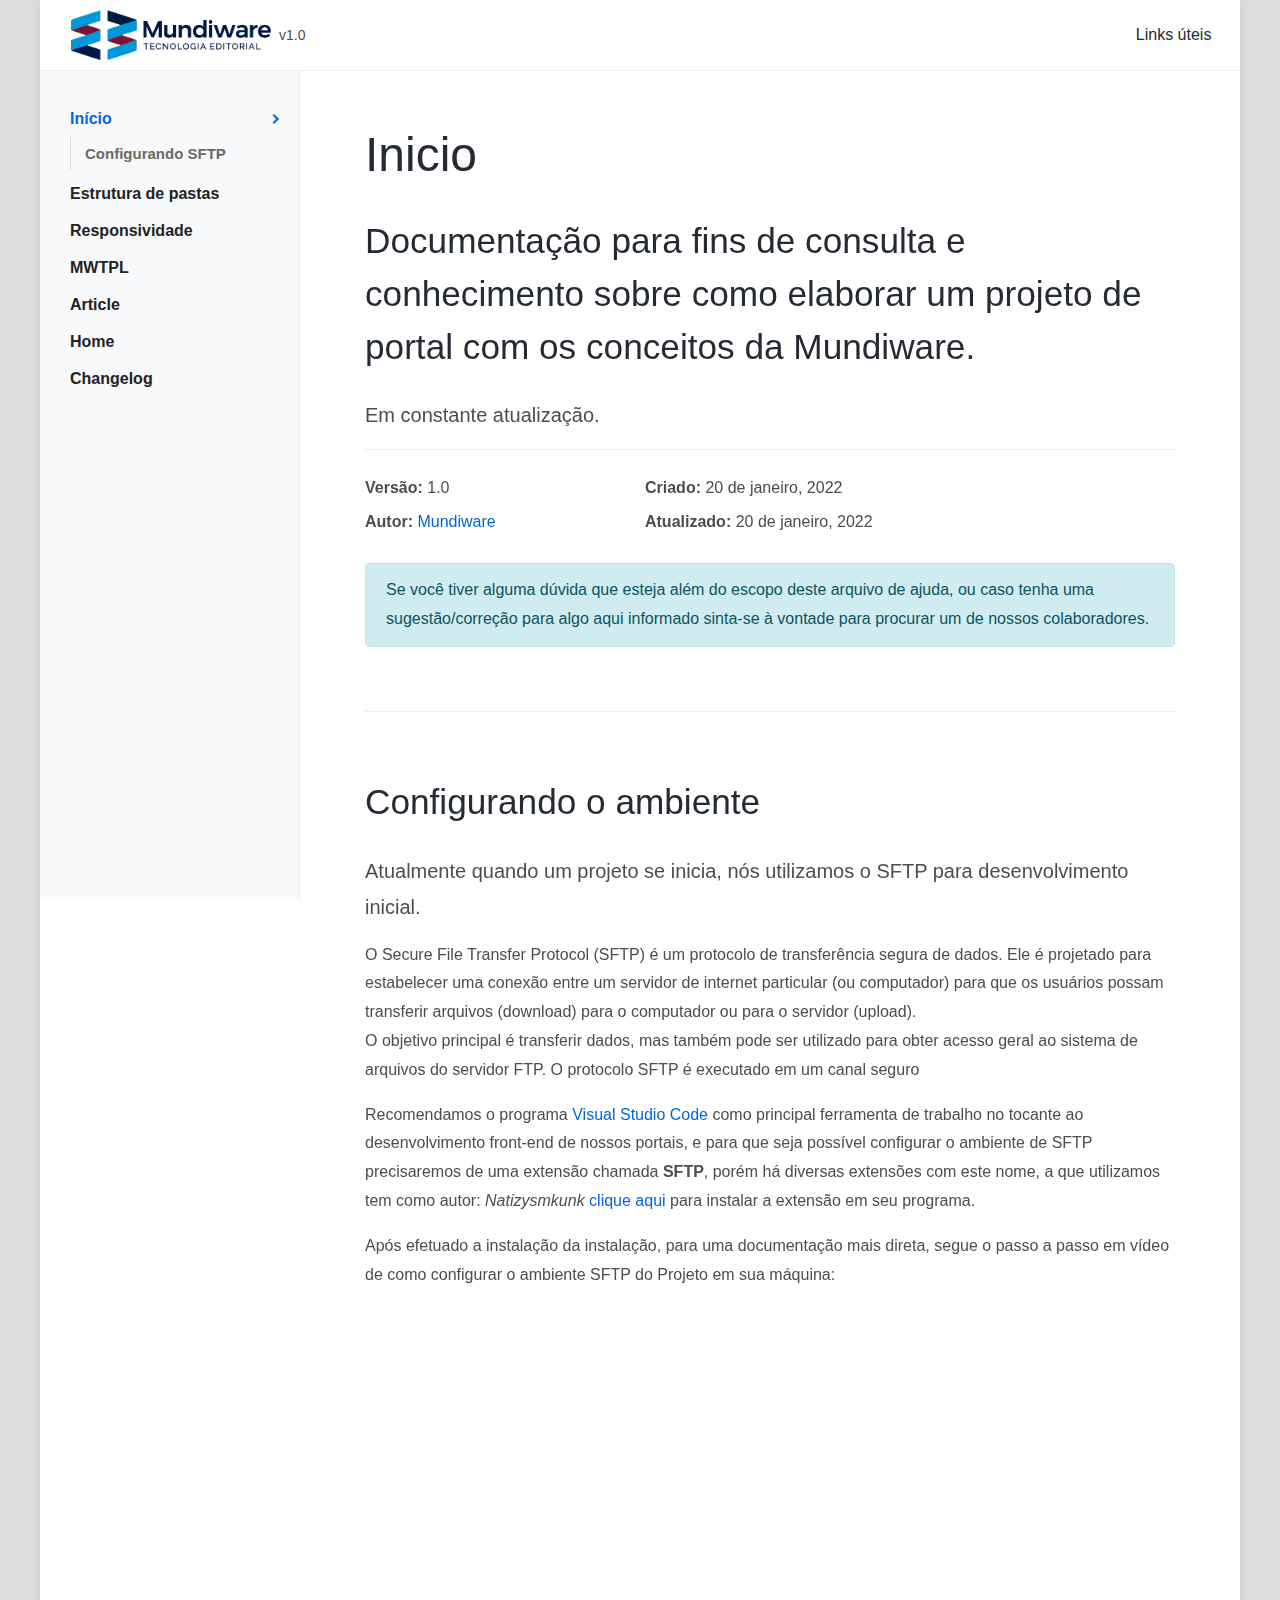
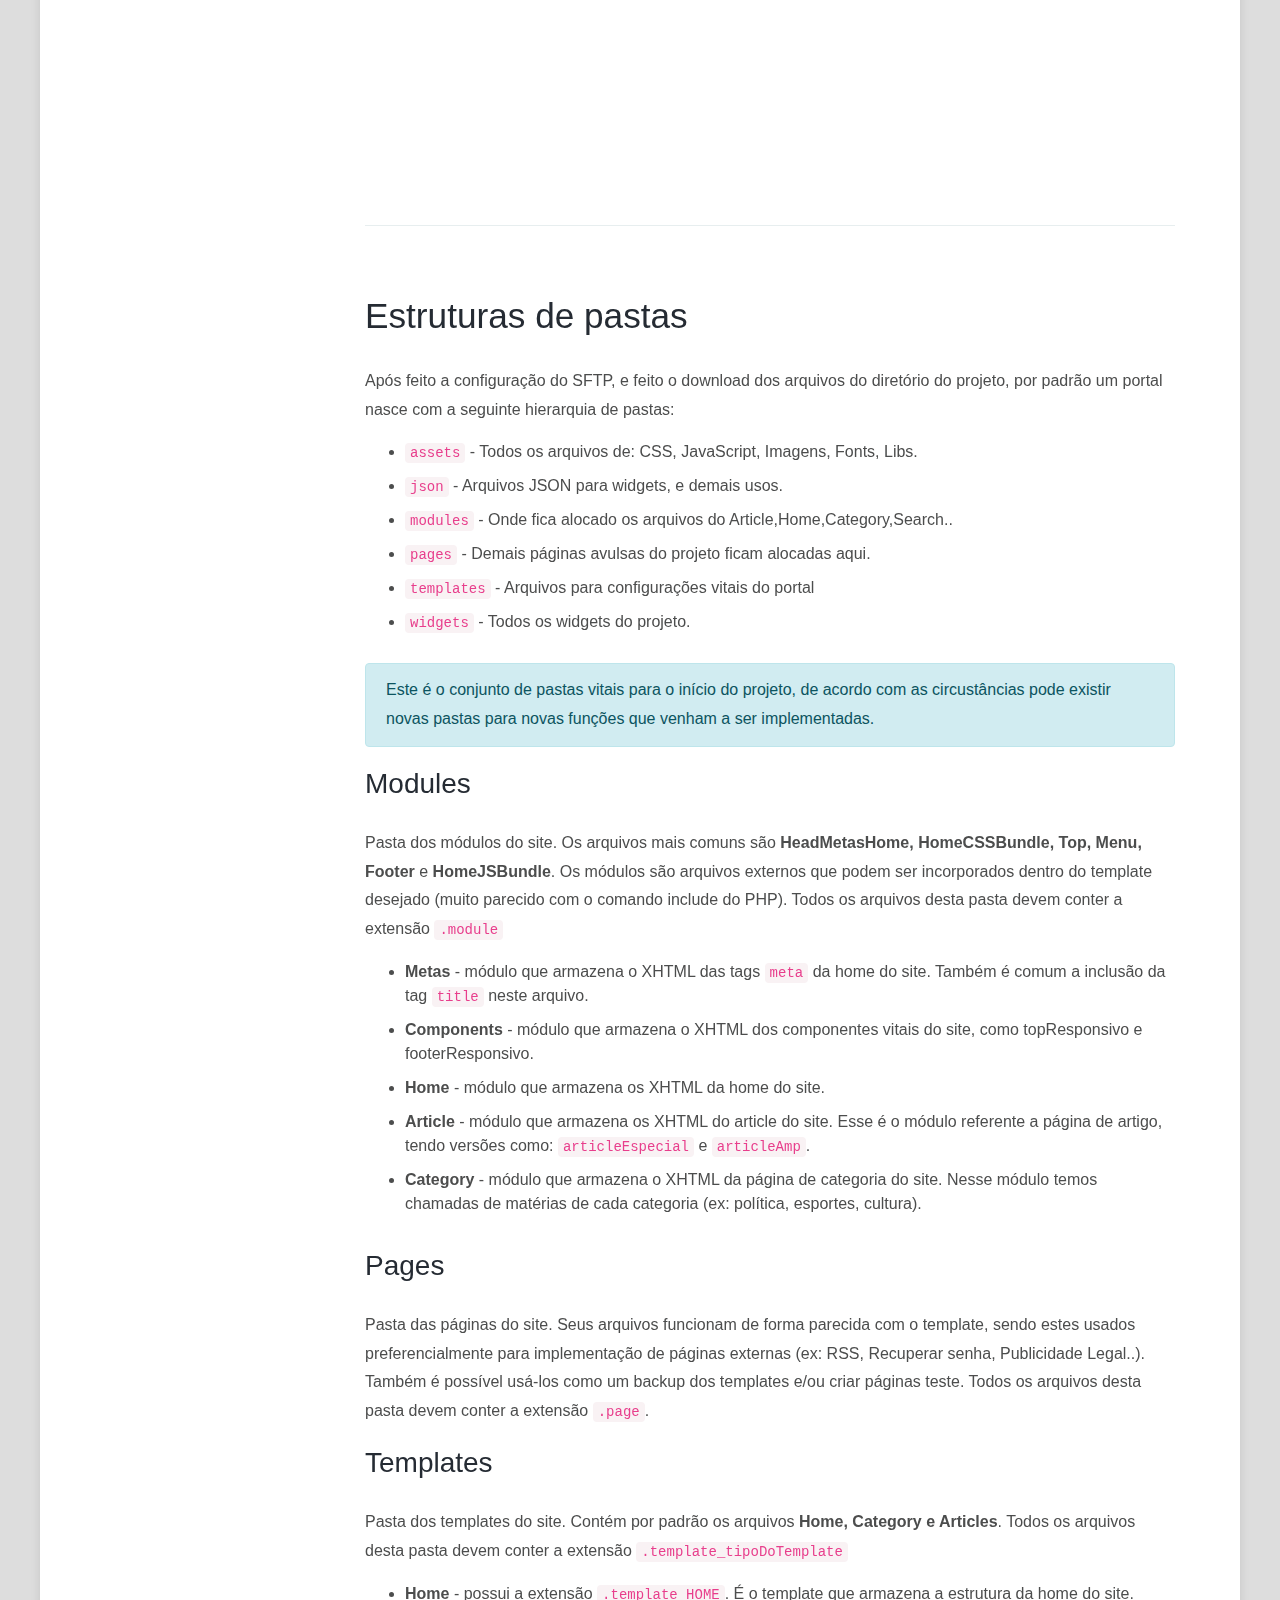
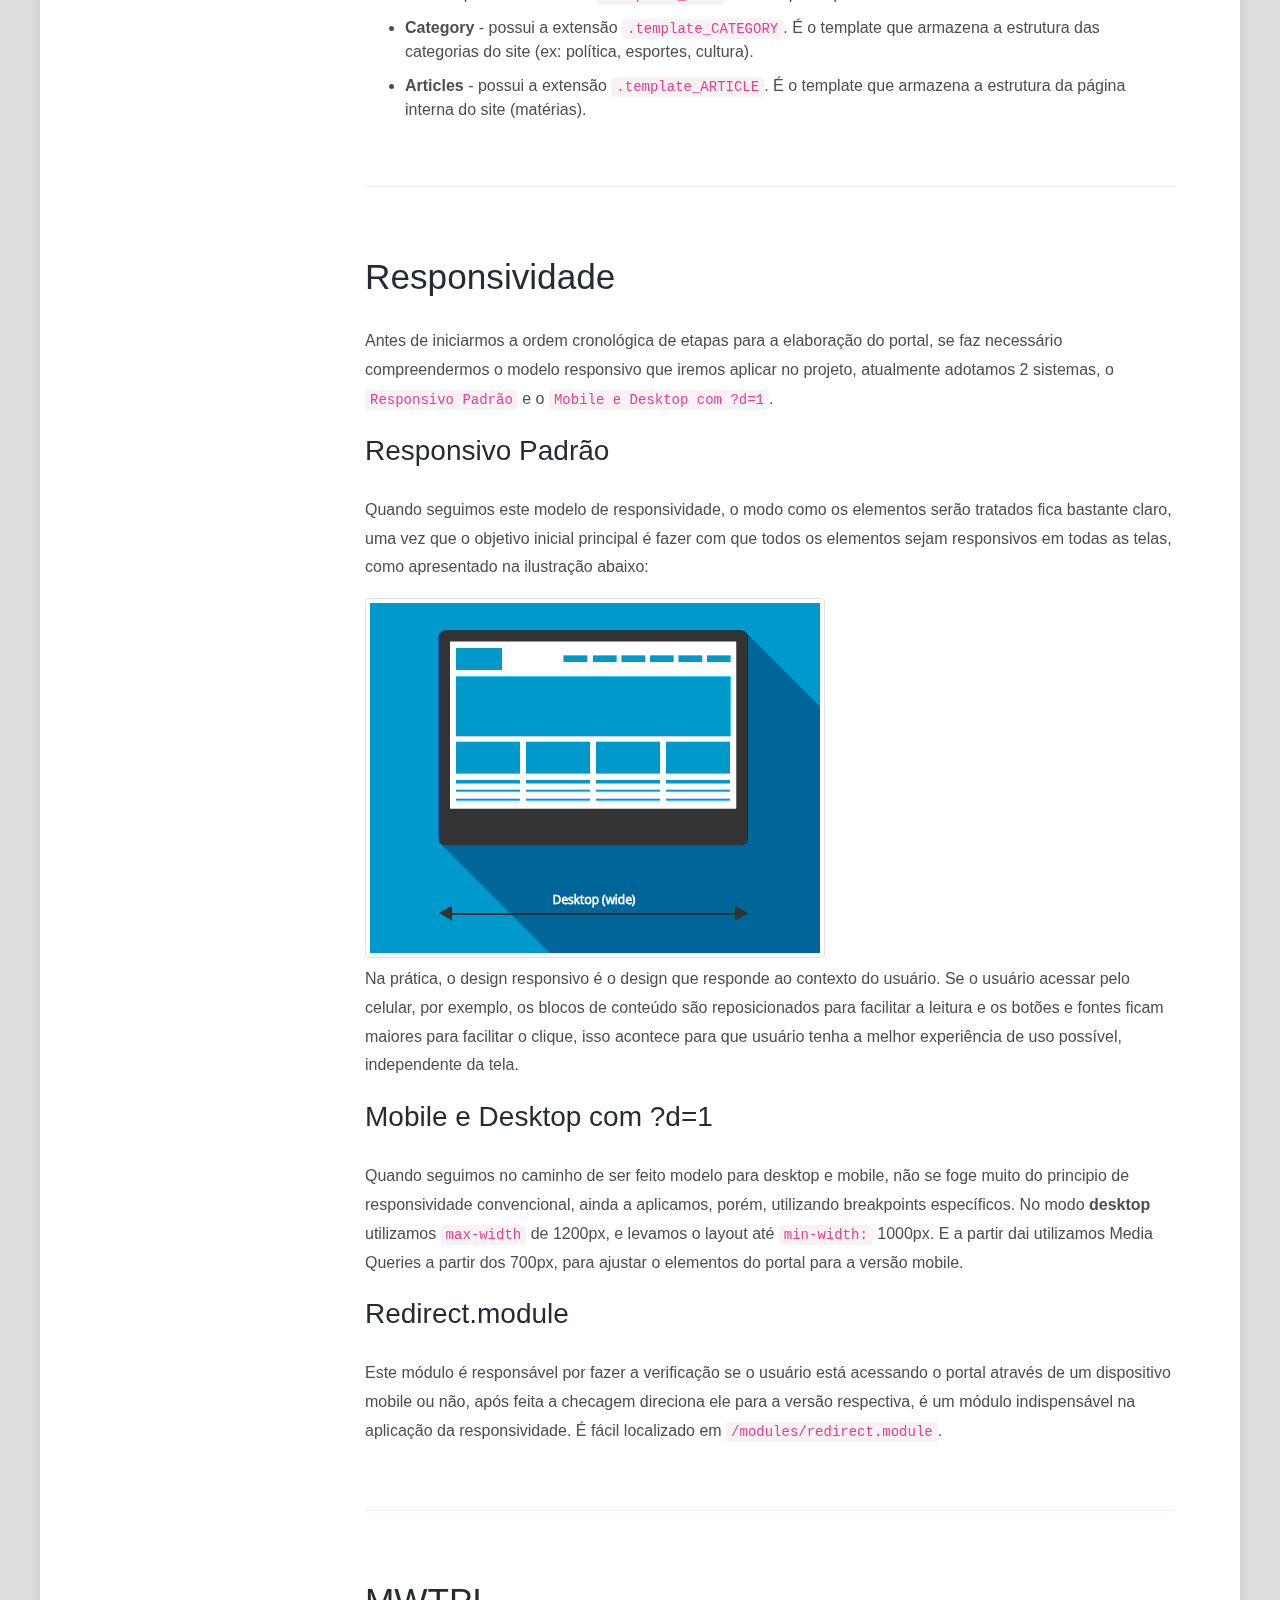
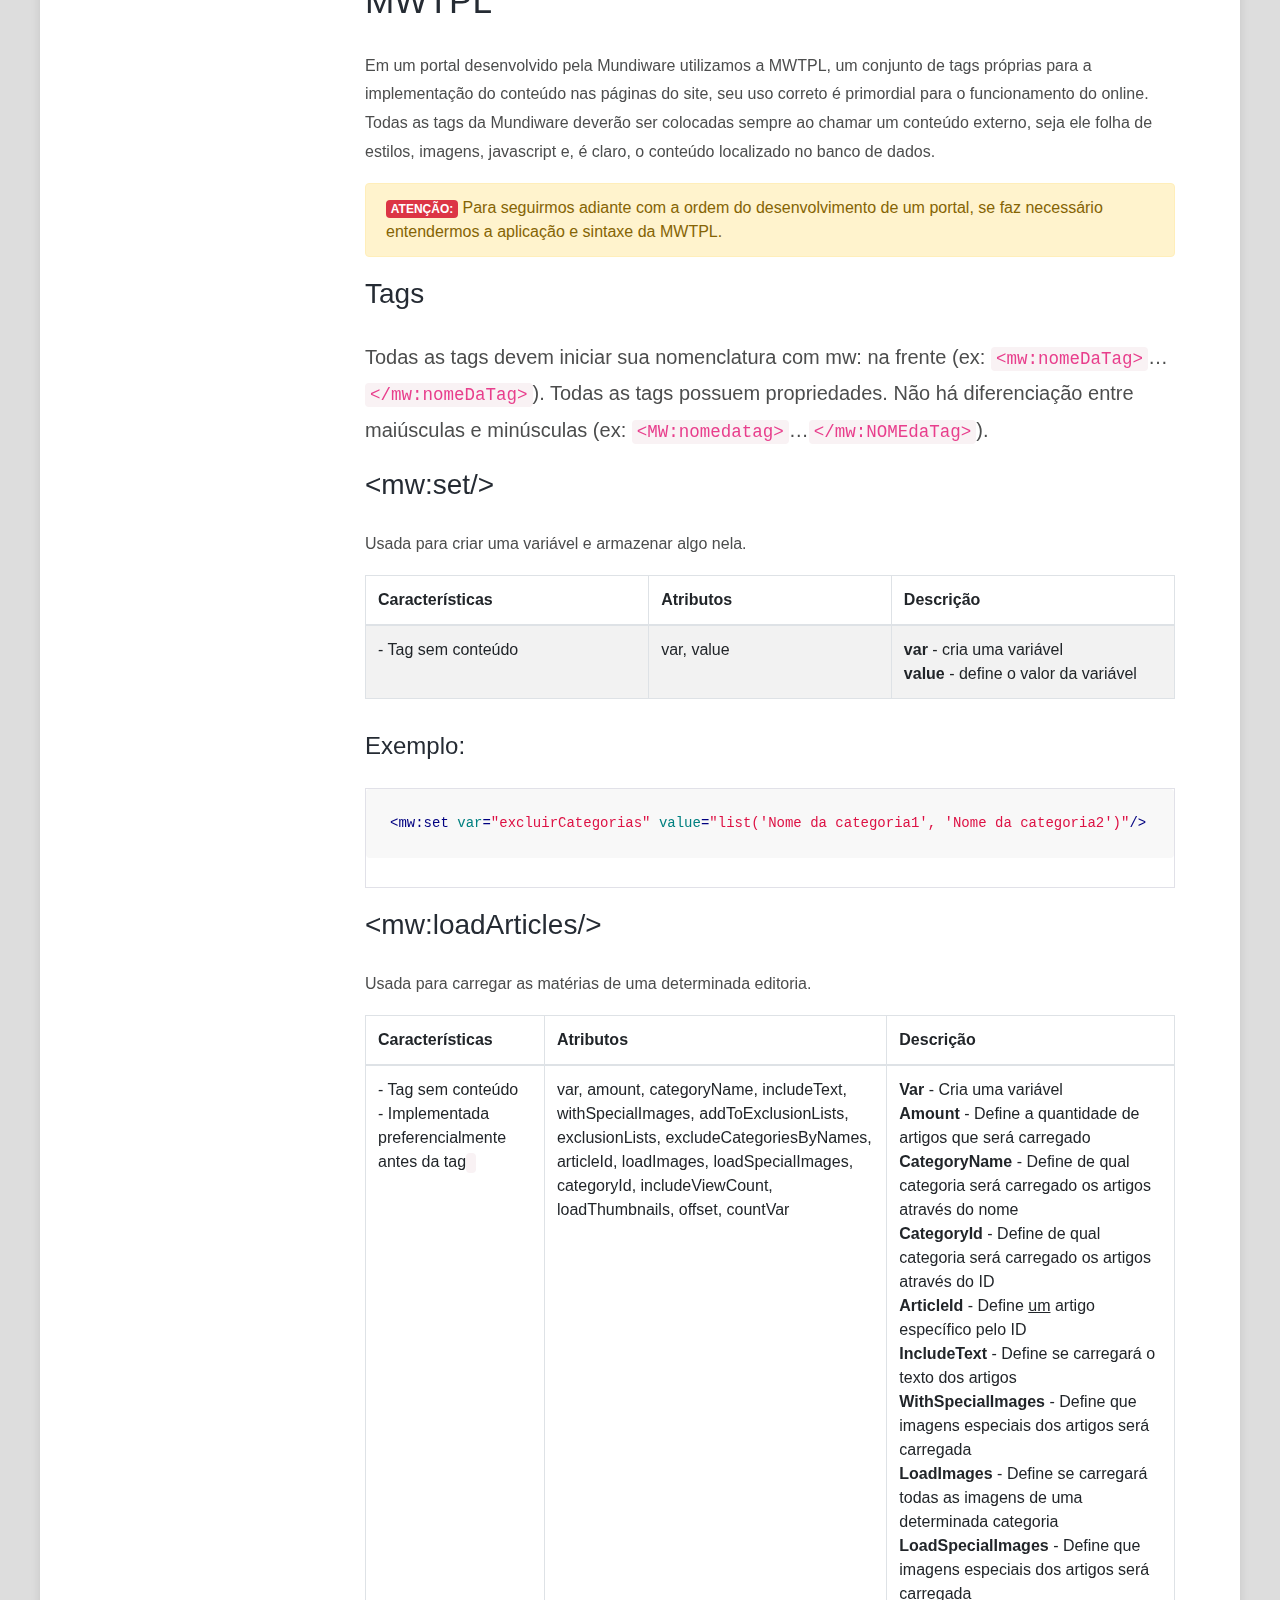
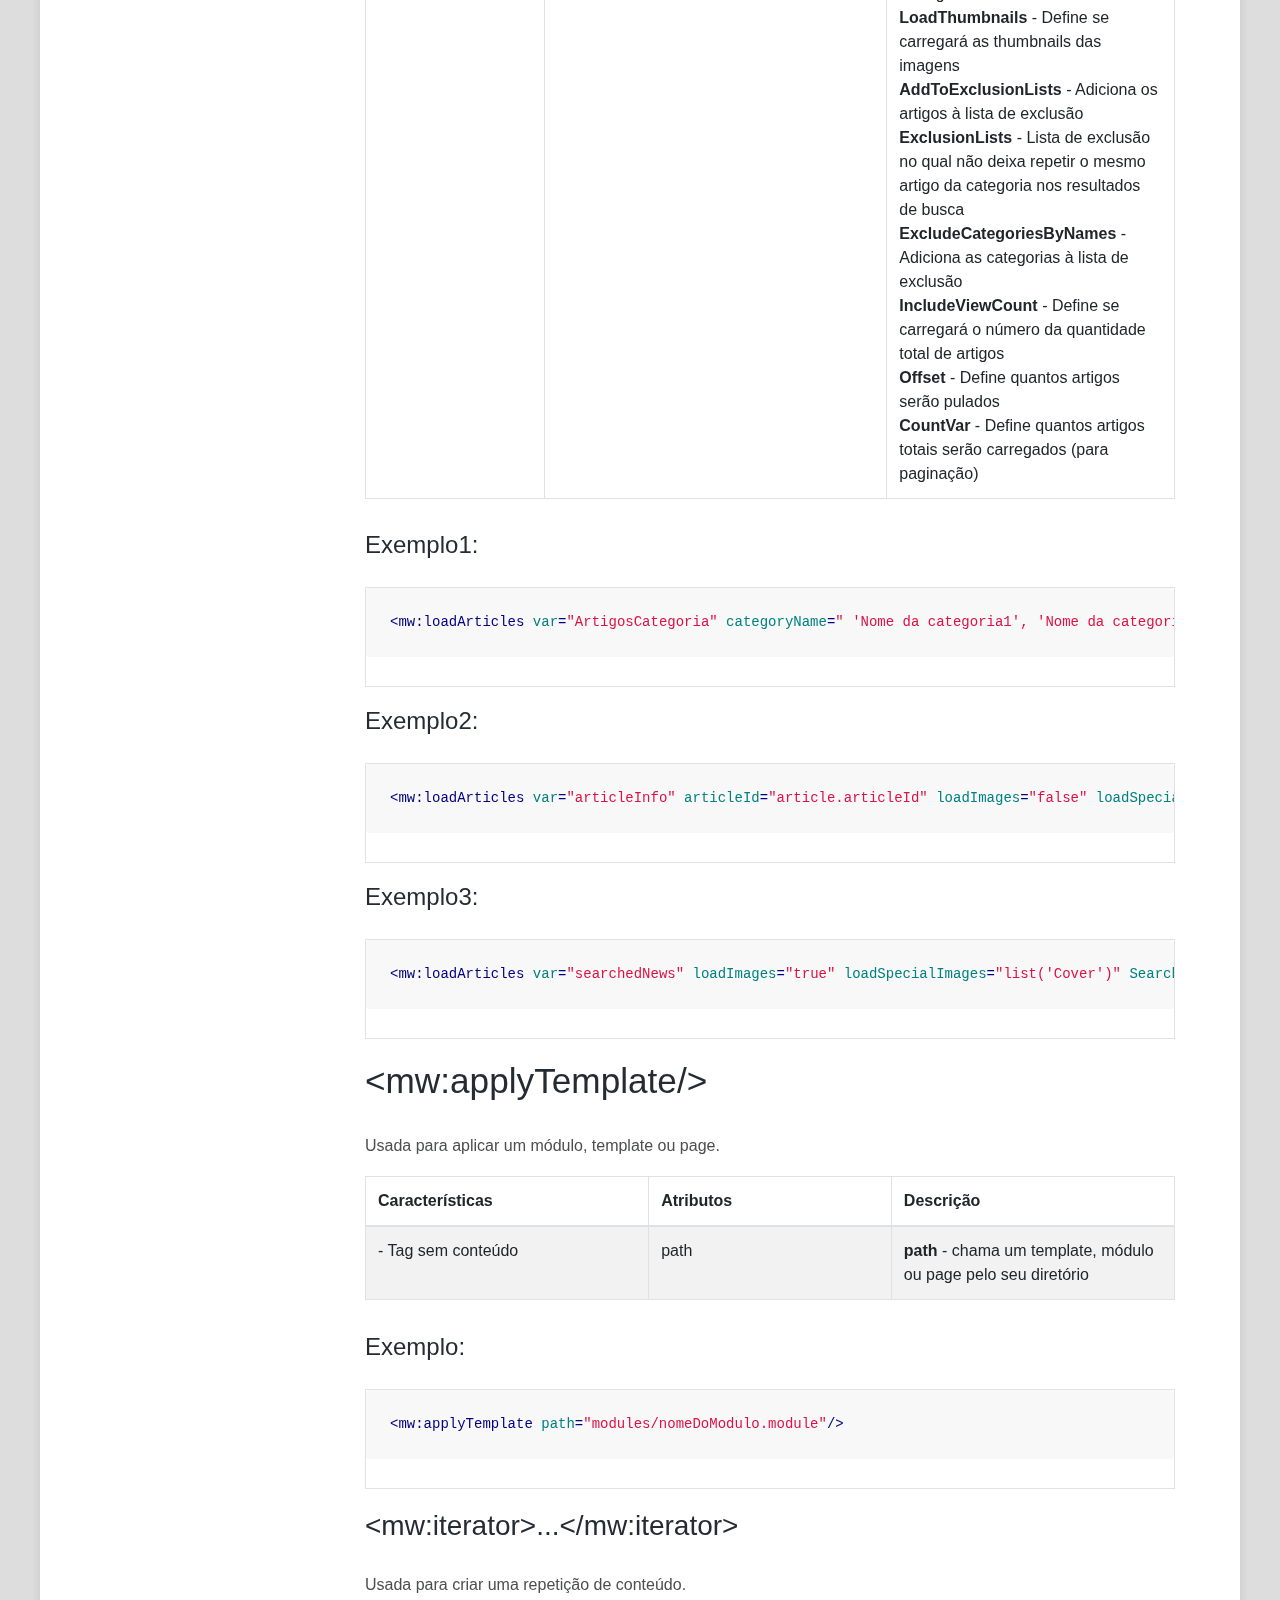
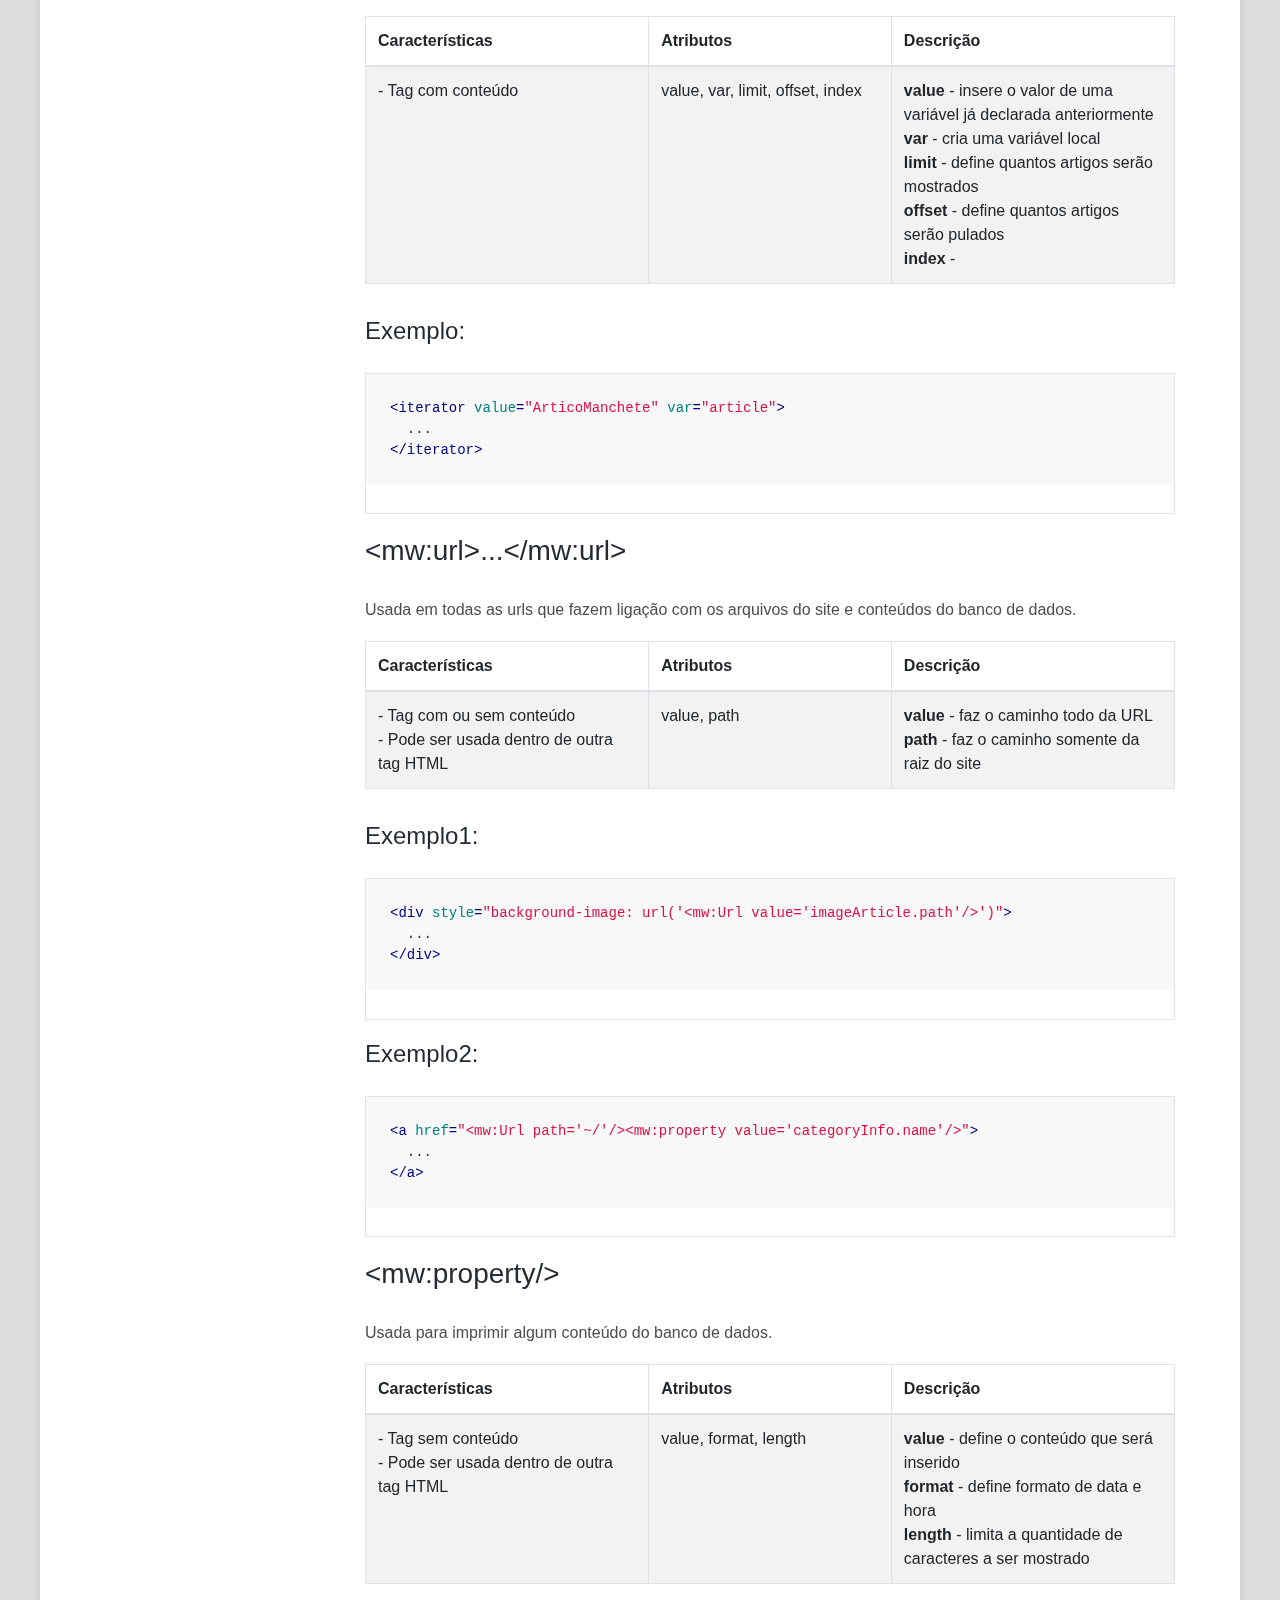
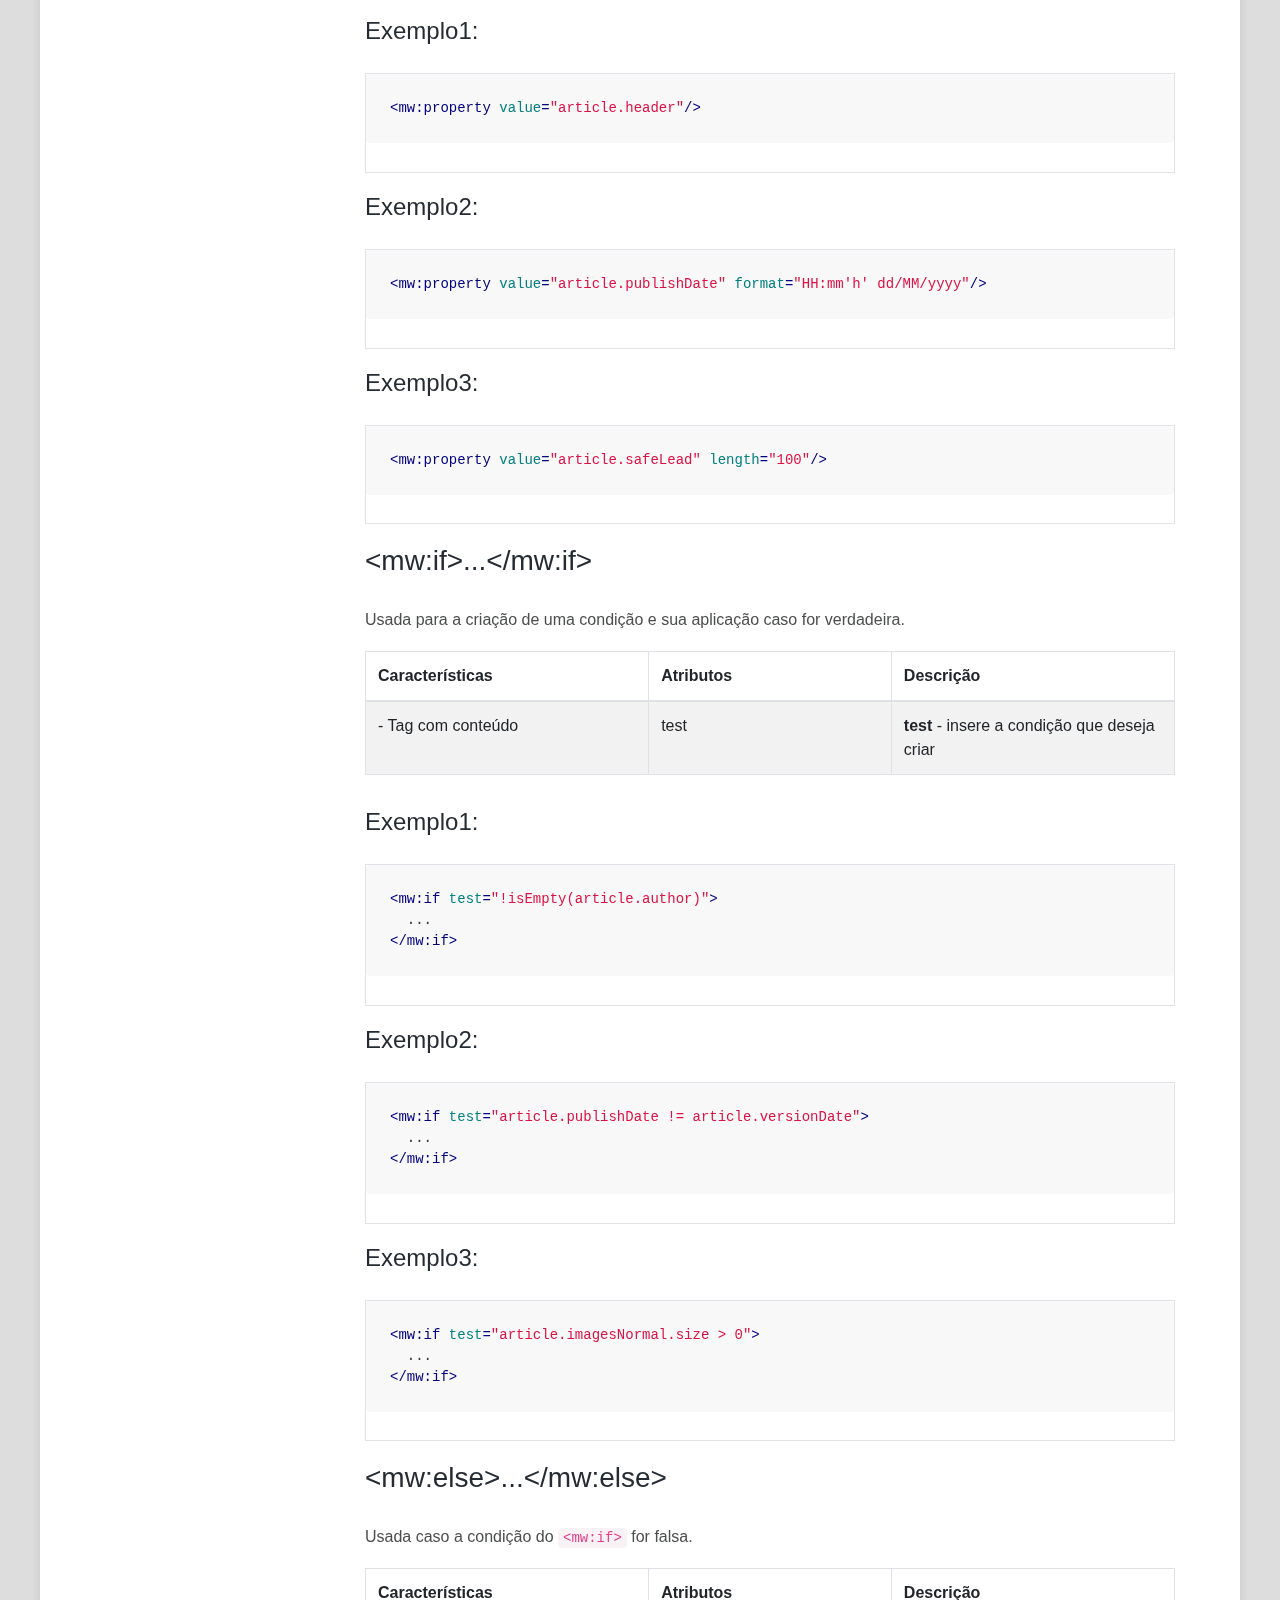
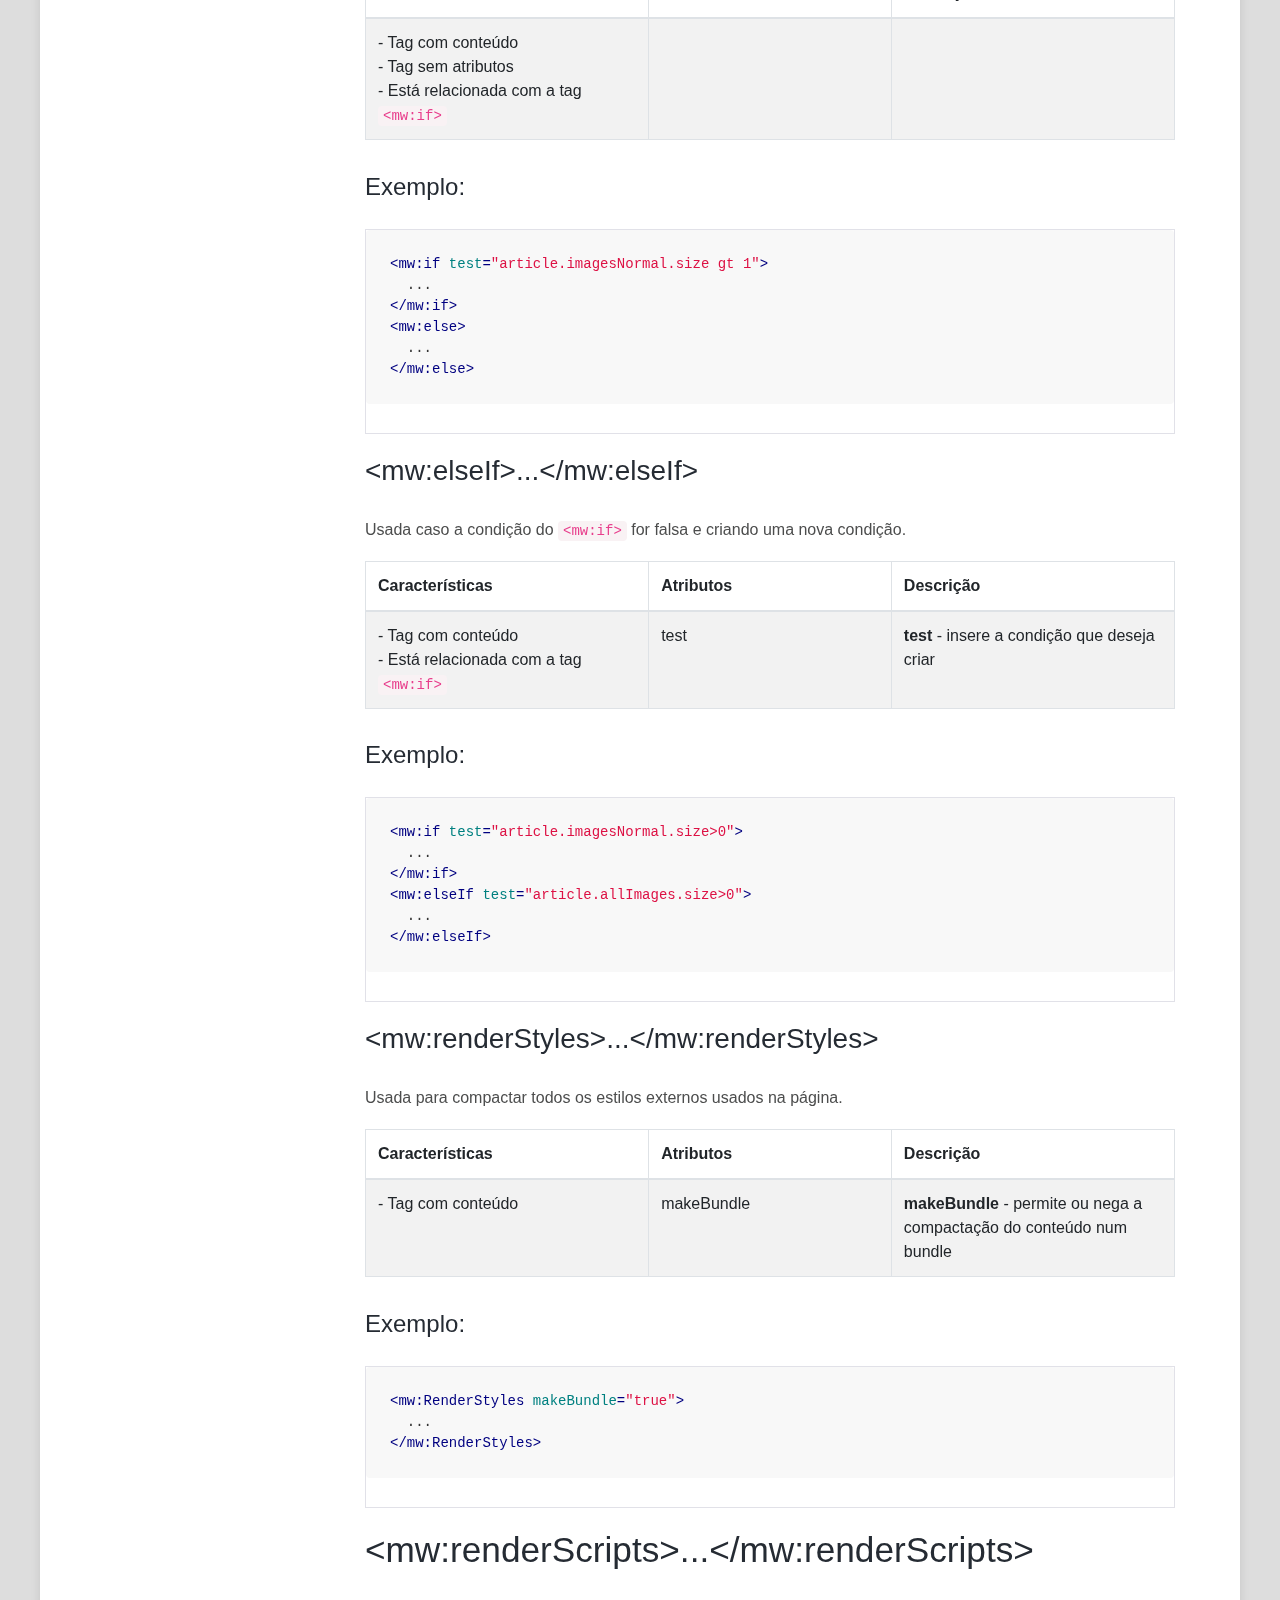
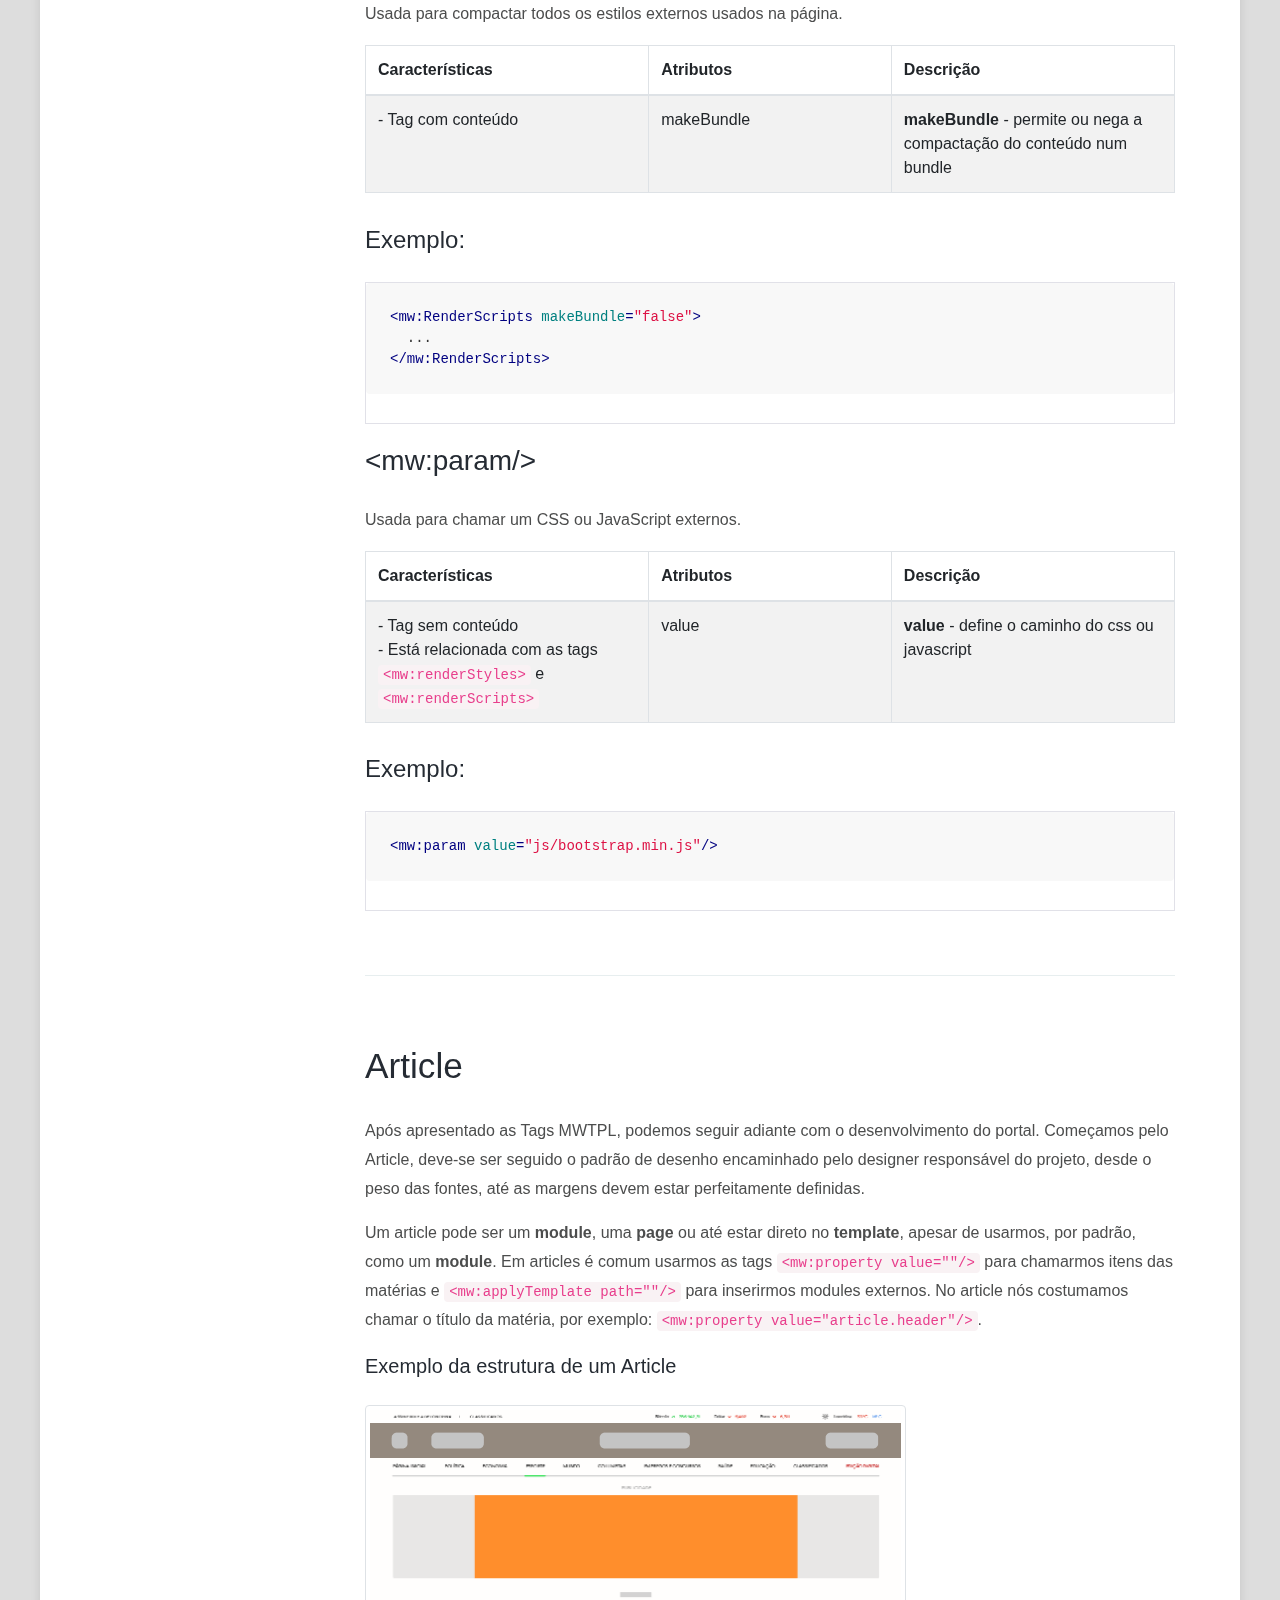
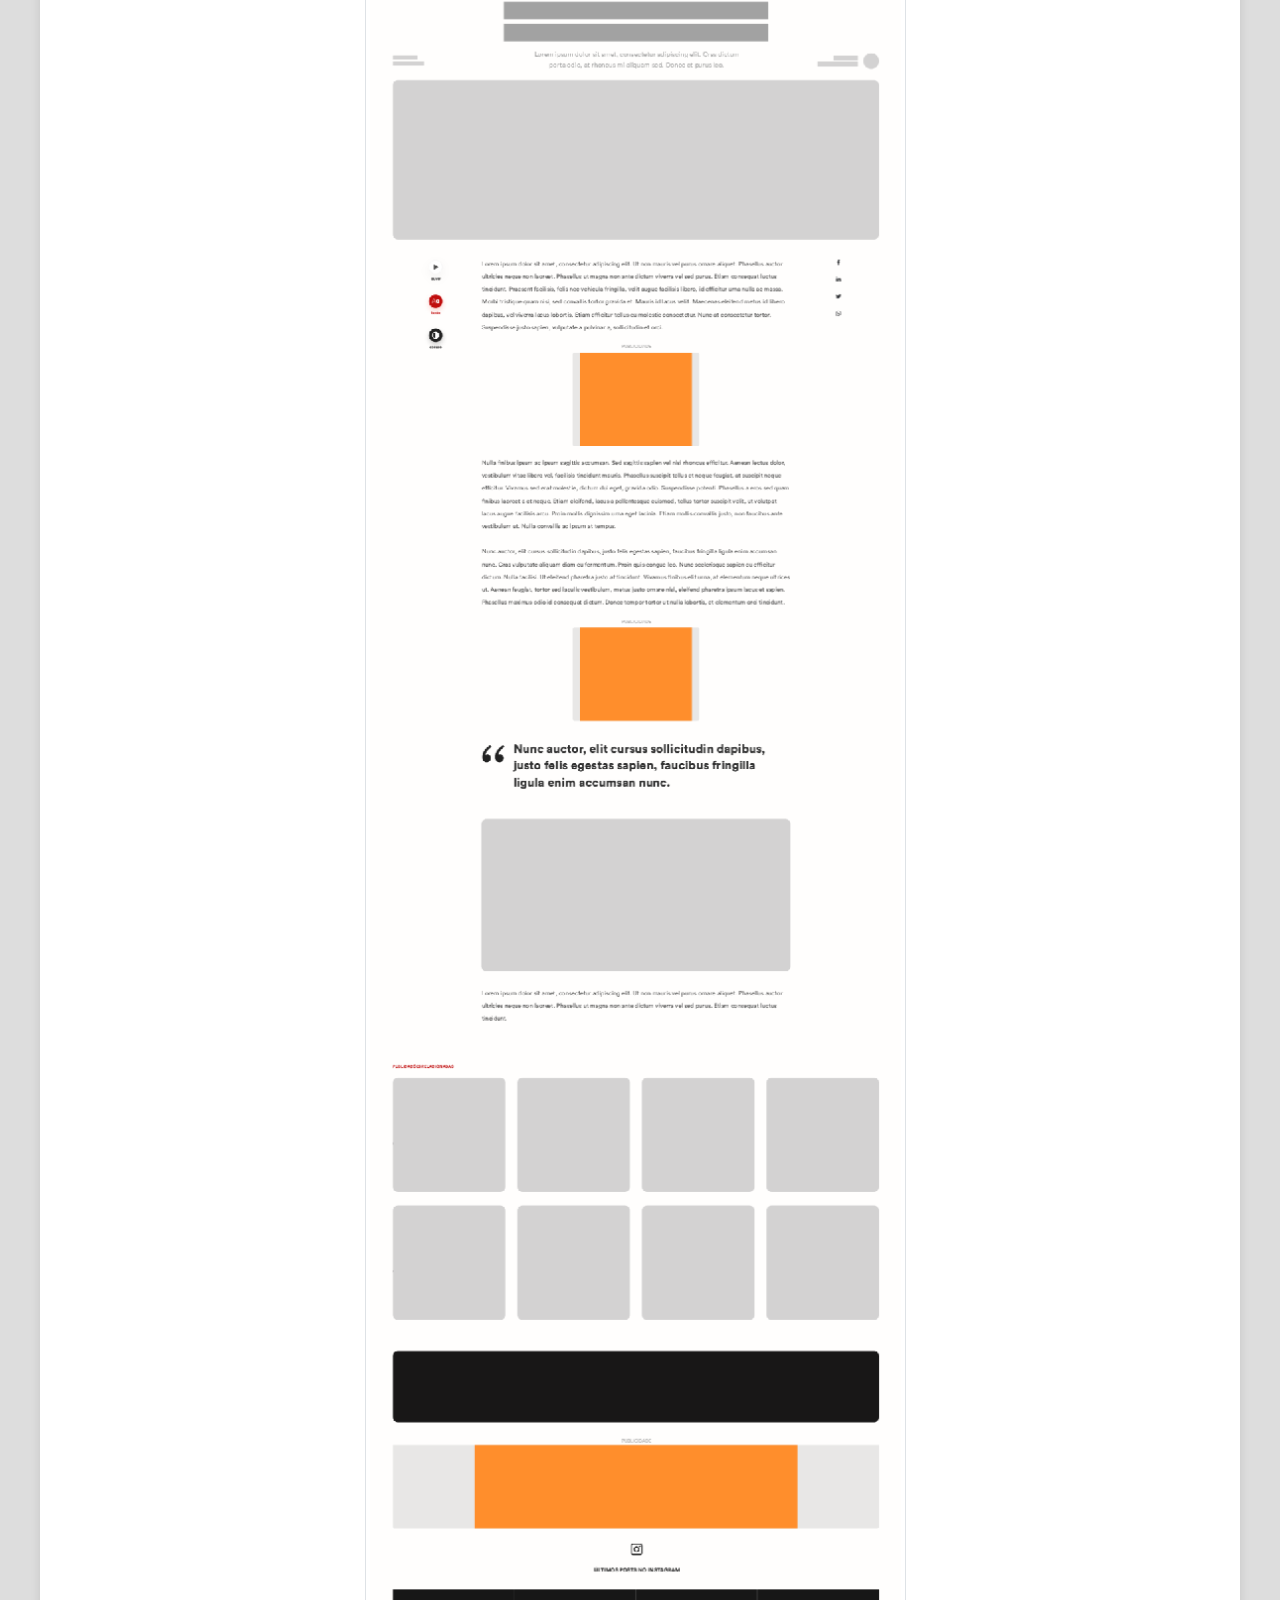
==== doc/index.html @ b2736116 "Update index.html" ====
<!DOCTYPE html>
<html lang="pt-br">

<head>
  <meta charset="UTF-8" />
  <meta http-equiv="X-UA-Compatible" content="IE=edge">
  <meta name="viewport" content="width=device-width, initial-scale=1, minimum-scale=1.0, shrink-to-fit=no">
  <link href="assets/images/favicon.png" rel="icon" />
  <title>Criação de um Portal - Mundiware</title>
  <meta name="description" content="Processo de criação de um portal - Mundiware">
  <meta name="author" content="Mundiware">

  <!-- Stylesheet
============================== -->
  <!-- Bootstrap -->
  <link rel="stylesheet" type="text/css" href="assets/vendor/bootstrap/css/bootstrap.min.css" />
  <!-- Font Awesome Icon -->
  <link rel="stylesheet" type="text/css" href="assets/vendor/font-awesome/css/all.min.css" />
  <!-- Magnific Popup -->
  <link rel="stylesheet" type="text/css" href="assets/vendor/magnific-popup/magnific-popup.min.css" />
  <!-- Highlight Syntax -->
  <link rel="stylesheet" type="text/css" href="assets/vendor/highlight.js/styles/github.css" />
  <!-- Custom Stylesheet -->
  <link rel="stylesheet" type="text/css" href="assets/css/stylesheet.css" />
</head>

<body class="box" data-spy="scroll" data-target=".idocs-navigation" data-offset="125">

  <!-- Preloader -->
  <div class="preloader">
    <div class="lds-ellipsis">
      <div></div>
      <div></div>
      <div></div>
      <div></div>
    </div>
  </div>
  <!-- Preloader End -->

  <!-- Document Wrapper   
=============================== -->
  <div id="main-wrapper">

    <!-- Header
  ============================ -->
    <header id="header" class="sticky-top">
      <!-- Navbar -->
      <nav class="primary-menu navbar navbar-expand-lg navbar-dropdown-dark">
        <div class="container-fluid">
          <!-- Sidebar Toggler -->
          <button id="sidebarCollapse" class="navbar-toggler d-block d-md-none" type="button"><span></span><span
              class="w-75"></span><span class="w-50"></span></button>

          <!-- Logo -->
          <a class="logo ml-md-3" href="index.html" title="iDocs Template"> <img src="assets/images/logo.png"
              alt="iDocs Template" /> </a>
          <span class="text-2 ml-2">v1.0</span>
          <!-- Logo End -->

          <!-- Navbar Toggler -->
          <button class="navbar-toggler ml-auto" type="button" data-toggle="collapse"
            data-target="#header-nav"><span></span><span></span><span></span></button>

          <div id="header-nav" class="collapse navbar-collapse justify-content-end">
            <ul class="navbar-nav">
              <li class="dropdown"> <a class="dropdown-toggle" href="#">Links úteis</a>
                <ul class="dropdown-menu">
                  <li><a class="dropdown-item" href="https://splidejs.com/">SplideJS</a></li>
                  <li class="dropdown"><a class="dropdown-item dropdown-toggle" href="#">Portais feitos</a>
                    <ul class="dropdown-menu">
                      <li><a class="dropdown-item" href="https://atarde.com.br">A TARDE</a></li>
                      <li><a class="dropdown-item" href="https://folhadelondrina.com.br">Folha de Londrina</a></li>
                      <li><a class="dropdown-item" href="https://tribunaonline.com.br/">Tribuna Online</a></li>
                      <li><a class="dropdown-item" href="#">Verificar demais</a></li>
                    </ul>
                  </li>
                  <li><a class="dropdown-item" href="#">Adicionar mais</a>
                </ul>
              </li>
            </ul>
          </div>
        </div>
      </nav>
      <!-- Navbar End -->
    </header>
    <!-- Header End -->

    <!-- Content
  ============================ -->
    <div id="content" role="main">

      <!-- Sidebar Navigation
	============================ -->
      <div class="idocs-navigation bg-light">
        <ul class="nav flex-column ">
          <li class="nav-item"><a class="nav-link active" href="#mw_inicio">Início</a>
            <ul class="nav flex-column">
              <li class="nav-item"><a class="nav-link" href="#mw_configurandosftp">Configurando SFTP</a></li>
            </ul>
          </li>
          <li class="nav-item"><a class="nav-link" href="#mw_estruturadepastas_section">Estrutura de pastas</a>
            <ul class="nav flex-column">
              <li class="nav-item"><a class="nav-link" href="#mw_modules">Modules</a></li>
              <li class="nav-item"><a class="nav-link" href="#mw_pages">Pages</a></li>
              <li class="nav-item"><a class="nav-link" href="#mw_templates">Templates</a></li>
            </ul>
          </li>
          <li class="nav-item"><a class="nav-link" href="#mw_responsividade">Responsividade</a>
            <ul class="nav flex-column">
              <li class="nav-item"><a class="nav-link" href="#mw_responsivopadrao">Responsivo Padrão</a></li>
              <li class="nav-item"><a class="nav-link" href="#mw_mobileedesktop">Mobile e Desktop</a></li>
            </ul>
          </li>
          <li class="nav-item"><a class="nav-link" href="#mw_mwtpl">MWTPL</a>
            <ul class="nav flex-column">
              <li class="nav-item"><a class="nav-link" href="#mw_tags">Tags</a></li>
              <li class="nav-item"><a class="nav-link" href="#mw_set">&lt;mw:set/&gt;</a></li>
              <li class="nav-item"><a class="nav-link" href="#mw_loadarticles">&lt;mw:loadArticles/&gt;</a></li>
              <li class="nav-item"><a class="nav-link" href="#mw_iterator">&lt;mw:iterator/&gt;</a></li>
              <li class="nav-item"><a class="nav-link" href="#mw_property">&lt;mw:property/&gt;</a></li>
              <li class="nav-item"><a class="nav-link" href="#mw_else">&lt;mw:else/&gt;</a></li>
              <li class="nav-item"><a class="nav-link" href="#mw_elseif">&lt;mw:elseIf/&gt;</a></li>
              <li class="nav-item"><a class="nav-link" href="#mw_renderstyles">&lt;mw:renderStyles/&gt;</a></li>
              <li class="nav-item"><a class="nav-link" href="#mw_renderscripts">&lt;mw:renderScripts/&gt;</a></li>
              <li class="nav-item"><a class="nav-link" href="#mw_param">&lt;mw:param/&gt;</a></li>
            </ul>
          </li>
          <li class="nav-item"><a class="nav-link" href="#mw_article">Article</a>
            <ul class="nav flex-column">
              <li class="nav-item"><a class="nav-link" href="#mw_elementosinline">Elementos Inline</a></li>
            </ul>
          </li>
          <li class="nav-item"><a class="nav-link" href="#mw_home">Home</a>
            <ul class="nav flex-column">
              <li class="nav-item"><a class="nav-link" href="#">#</a></li>
            </ul>
          </li>
          <li class="nav-item"><a class="nav-link" href="#idocs_changelog">Changelog</a>
            <ul class="nav flex-column">
              <li class="nav-item"><a class="nav-link" href="#v1-0">v1.0</a></li>
            </ul>
          </li>
        </ul>
      </div>

      <!-- Docs Content
	============================ -->
      <div class="idocs-content">
        <div class="container">

          <!-- Getting Started
		============================ -->
          <section id="mw_inicio">
            <h1>Inicio</h1>
            <h2>Documentação para fins de consulta e conhecimento sobre como elaborar um projeto de portal com os
              conceitos da Mundiware.</h2>
            <p class="lead">Em constante atualização.</p>
            <hr>
            <div class="row">
              <div class="col-sm-6 col-lg-4">
                <ul class="list-unstyled">
                  <li><strong>Versão:</strong> 1.0</li>
                  <li><strong>Autor:</strong> <a href="https://mundiware.com" target="_blank">Mundiware</a></li>
                </ul>
              </div>
              <div class="col-sm-6 col-lg-4">
                <ul class="list-unstyled">
                  <li><strong class="font-weight-700">Criado:</strong> 20 de janeiro, 2022</li>
                  <li><strong>Atualizado:</strong> 20 de janeiro, 2022</li>
                </ul>
              </div>
            </div>
            <p class="alert alert-info">Se você tiver alguma dúvida que esteja além do escopo deste arquivo de ajuda, ou
              caso tenha uma sugestão/correção para algo aqui informado sinta-se à vontade para procurar um de nossos
              colaboradores.</p>
          </section>

          <hr class="divider">

          <!-- Installation
		============================ -->
          <section id="mw_configurandosftp">
            <h2>Configurando o ambiente</h2>
            <p class="lead">Atualmente quando um projeto se inicia, nós utilizamos o SFTP para desenvolvimento inicial.
            </p>
            <p>O Secure File Transfer Protocol (SFTP) é um protocolo de transferência segura de dados. Ele é projetado
              para estabelecer uma conexão entre um servidor de internet particular (ou computador) para que os usuários
              possam transferir arquivos (download) para o computador ou para o servidor (upload).
              <br>
              O objetivo principal é transferir dados, mas também pode ser utilizado para obter acesso geral ao sistema
              de arquivos do servidor FTP. O protocolo SFTP é executado em um canal seguro</p>

            <p>Recomendamos o programa <a href="https://code.visualstudio.com">Visual Studio Code</a> como principal
              ferramenta de trabalho no tocante ao desenvolvimento front-end de nossos portais, e para que seja possível
              configurar o ambiente de SFTP precisaremos de uma extensão chamada <b>SFTP</b>, porém há diversas
              extensões com este nome, a que utilizamos tem como autor: <i>Natizysmkunk</i> <a
                href="https://marketplace.visualstudio.com/items?itemName=Natizyskunk.sftp">clique aqui</a> para
              instalar a extensão em seu programa.</p>

            <p>Após efetuado a instalação da instalação, para uma documentação mais direta, segue o passo a passo em
              vídeo de como configurar o ambiente SFTP do Projeto em sua máquina:</p>
            <div class="embed-responsive embed-responsive-16by9">
              <iframe class="embed-responsive-item" src="https://www.youtube.com/embed/AE8DGbAbcoM"
                allowfullscreen></iframe>
            </div>
          </section>

          <hr class="divider">

          <!-- HTML Structure
		============================ -->
          <section id="mw_estruturadepastas_section">
            <h2 id="mw_estruturadepastas">Estruturas de pastas</h2>
            <p>Após feito a configuração do SFTP, e feito o download dos arquivos do diretório do projeto, por padrão um
              portal nasce com a seguinte hierarquia de pastas:</p>

            <ul>
              <li><code>assets</code> - Todos os arquivos de: CSS, JavaScript, Imagens, Fonts, Libs.</li>
              <li><code>json</code> - Arquivos JSON para widgets, e demais usos.</li>
              <li><code>modules</code> - Onde fica alocado os arquivos do Article,Home,Category,Search..</li>
              <li><code>pages</code> - Demais páginas avulsas do projeto ficam alocadas aqui.</li>
              <li><code>templates</code> - Arquivos para configurações vitais do portal</li>
              <li><code>widgets</code> - Todos os widgets do projeto.</li>
            </ul>
            <p class="alert alert-info">Este é o conjunto de pastas vitais para o início do projeto, de acordo com as
              circustâncias pode existir novas pastas para novas funções que venham a ser implementadas.</p>

            <h3 id="mw_modules">Modules</h3>
            <p>Pasta dos módulos do site. Os arquivos mais comuns são <b>HeadMetasHome, HomeCSSBundle, Top, Menu,
                Footer</b> e <b>HomeJSBundle</b>. Os módulos são arquivos externos que podem ser incorporados dentro do
              template desejado (muito parecido com o comando include do PHP). Todos os arquivos desta pasta devem
              conter a extensão <code>.module</code></p>
            <ul>
              <li><b>Metas</b> - módulo que armazena o XHTML das tags <code>meta</code> da home do site. Também é comum
                a inclusão da tag <code>title</code> neste arquivo. </li>
              <li><b>Components</b> - módulo que armazena o XHTML dos componentes vitais do site, como topResponsivo e
                footerResponsivo. </li>
              <li><b>Home</b> - módulo que armazena os XHTML da home do site. </li>
              <li><b>Article</b> - módulo que armazena os XHTML do article do site. Esse é o módulo referente a página
                de artigo, tendo versões como: <code>articleEspecial</code> e <code>articleAmp</code>. </li>
              <li><b>Category</b> - módulo que armazena o XHTML da página de categoria do site. Nesse módulo temos
                chamadas de matérias de cada categoria (ex: política, esportes, cultura). </li>
            </ul>

            <h3 id="mw_pages">Pages</h3>
            <p>Pasta das páginas do site. Seus arquivos funcionam de forma parecida com o template, sendo estes usados
              preferencialmente para implementação de páginas externas (ex: RSS, Recuperar senha, Publicidade Legal..).
              Também é possível usá-los como um backup dos templates e/ou criar páginas teste. Todos os arquivos desta
              pasta devem conter a extensão <code>.page</code>.</p>

            <h3 id="mw_templates">Templates</h3>
            <p>Pasta dos templates do site. Contém por padrão os arquivos <b>Home, Category e Articles</b>. Todos os
              arquivos desta pasta devem conter a extensão <code>.template_tipoDoTemplate</code></p>
            <ul>
              <li><b>Home</b> - possui a extensão <code>.template_HOME</code>. É o template que armazena a estrutura da
                home do site.</li>
              <li><b>Category</b> - possui a extensão <code>.template_CATEGORY</code>. É o template que armazena a
                estrutura das categorias do site (ex: política, esportes, cultura).</li>
              <li><b>Articles</b> - possui a extensão <code>.template_ARTICLE</code>. É o template que armazena a
                estrutura da página interna do site (matérias).</li>
            </ul>

          </section>


          <hr class="divider">

          <section>
            <h2 id="mw_responsividade">Responsividade</h2>
            <p>Antes de iniciarmos a ordem cronológica de etapas para a elaboração do portal, se faz necessário
              compreendermos o modelo responsivo que iremos aplicar no projeto, atualmente adotamos 2 sistemas, o
              <code>Responsivo Padrão</code> e o <code>Mobile e Desktop com ?d=1</code>.</p>

            <h3 id="mw_responsivopadrao">Responsivo Padrão</h3>
            <p>Quando seguimos este modelo de responsividade, o modo como os elementos serão tratados fica bastante
              claro, uma vez que o objetivo inicial principal é fazer com que todos os elementos sejam responsivos em
              todas as telas, como apresentado na ilustração abaixo:</p>

            <a class="popup-img" href="assets/images/responsivo-animacao1.gif">
              <img src="assets/images/responsivo-animacao1.gif" class="img-fluid img-thumbnail"
                alt="Exemplo Responsividade">
            </a>

            <p>Na prática, o design responsivo é o design que responde ao contexto do usuário. Se o usuário acessar pelo
              celular, por exemplo, os blocos de conteúdo são reposicionados para facilitar a leitura e os botões e
              fontes ficam maiores para facilitar o clique, isso acontece para que usuário tenha a melhor experiência de
              uso possível, independente da tela.</p>

            <h3 id="mw_mobileedesktop">Mobile e Desktop com ?d=1</h3>
            <p>Quando seguimos no caminho de ser feito modelo para desktop e mobile, não se foge muito do principio de
              responsividade convencional, ainda a aplicamos, porém, utilizando breakpoints específicos. No modo
              <b>desktop</b> utilizamos <code>max-width</code> de 1200px, e levamos o layout até <code>min-width:</code>
              1000px. E a partir dai utilizamos Media Queries a partir dos 700px, para ajustar o elementos do portal
              para a versão mobile.</p>

            <h3 id="mw_redirectmodule">Redirect.module</h3>
            <p>Este módulo é responsável por fazer a verificação se o usuário está acessando o portal através de um
              dispositivo mobile ou não, após feita a checagem direciona ele para a versão respectiva, é um módulo
              indispensável na aplicação da responsividade. É fácil localizado em <code>/modules/redirect.module</code>.
            </p>

          </section>

          <hr class="divider">

          <section>
            <h2 id="mw_mwtpl">MWTPL</h2>
            <p>Em um portal desenvolvido pela Mundiware utilizamos a MWTPL, um conjunto de tags próprias para a
              implementação do conteúdo nas páginas do site, seu uso correto é primordial para o funcionamento do
              online. Todas as tags da Mundiware deverão ser colocadas sempre ao chamar um conteúdo externo, seja ele
              folha de estilos, imagens, javascript e, é claro, o conteúdo localizado no banco de dados.</p>

            <div class="alert alert-warning">
              <span class="badge badge-danger text-uppercase">ATENÇÃO:</span> Para seguirmos adiante com a ordem do
              desenvolvimento de um portal, se faz necessário entendermos a aplicação e sintaxe da MWTPL.
            </div>

            <h3 id="mw_tags" class="page-header">Tags</h3>
            <p class="lead mw-pad-b-15">Todas as tags devem iniciar sua nomenclatura com <b>mw:</b> na frente (ex:
              <code>&lt;mw:nomeDaTag&gt;</code>…<code>&lt;/mw:nomeDaTag&gt;</code>).
              Todas as tags possuem propriedades.
              Não há diferenciação entre maiúsculas e minúsculas (ex:
              <code>&lt;MW:nomedatag&gt;</code>…<code>&lt;/mw:NOMEdaTag&gt;</code>).</p>

            <h3 id="mw_set">&lt;mw:set/&gt;</h3>
            <p class="mw-pad-b-15">Usada para criar uma variável e armazenar algo nela.</p>
            <table class="table table-bordered table-striped">
              <thead>
                <tr>
                  <th width="35%">Características</th>
                  <th width="30%">Atributos</th>
                  <th width="35%">Descrição</th>
                </tr>
              </thead>
              <tbody>
                <tr class="active">
                  <td>- Tag sem conteúdo</td>
                  <td>var, value</td>
                  <td>
                    <b>var</b> - cria uma variável<br />
                    <b>value</b> - define o valor da variável
                  </td>
                </tr>

              </tbody>
            </table>
            <h4 class="mw-pad-b-5">Exemplo:</h4>
            <figure class="mw-m-b-15" style="border: 1px solid #e1e1e8;">
              <pre
                class="mw-pad-t-5 mw-pad-l-15 mw-pad-b-5"><code class="language-html" data-lang="html"><span class="nt">&lt;mw:set</span> <span class="na">var=</span><span class="s">"excluirCategorias"</span> <span class="na">value=</span><span class="s">"list('Nome da categoria1', 'Nome da categoria2')"</span><span class="nt">/&gt;</span></code></pre>
            </figure>


            <h3 class="mw-pad-t-15" id="mw_loadarticles">&lt;mw:loadArticles/&gt;</h3>
            <p class="mw-pad-b-15">Usada para carregar as matérias de uma determinada editoria.</p>

            <div class="table-responsive">
              <table class="table table-bordered">
                <thead>
                  <tr>
                    <th>Características</th>
                    <th>Atributos</th>
                    <th>Descrição</th>
                  </tr>
                </thead>
                <tbody>
                  <tr>
                    <td>- Tag sem conteúdo<br>
                      - Implementada preferencialmente antes da tag <code>
                        <html>
                      </code></td>
                    <td>var, amount, categoryName, includeText, withSpecialImages, addToExclusionLists, exclusionLists,
                      excludeCategoriesByNames, articleId, loadImages, loadSpecialImages, categoryId, includeViewCount,
                      loadThumbnails, offset, countVar</td>
                    <td>
                      <b>Var</b> - Cria uma variável<br>
                      <b>Amount</b> - Define a quantidade de artigos que será carregado<br>
                      <b>CategoryName</b> - Define de qual categoria será carregado os artigos através do nome<br>
                      <b>CategoryId</b> - Define de qual categoria será carregado os artigos através do ID<br>
                      <b>ArticleId</b> - Define <u>um</u> artigo específico pelo ID<br>
                      <b>IncludeText</b> - Define se carregará o texto dos artigos<br>
                      <b>WithSpecialImages</b> - Define que imagens especiais dos artigos será carregada<br>
                      <b>LoadImages</b> - Define se carregará todas as imagens de uma determinada categoria<br>
                      <b>LoadSpecialImages</b> - Define que imagens especiais dos artigos será carregada<br>
                      <b>LoadThumbnails</b> - Define se carregará as thumbnails das imagens<br>
                      <b>AddToExclusionLists</b> - Adiciona os artigos à lista de exclusão<br>
                      <b>ExclusionLists</b> - Lista de exclusão no qual não deixa repetir o mesmo artigo da categoria
                      nos resultados de busca<br>
                      <b>ExcludeCategoriesByNames</b> - Adiciona as categorias à lista de exclusão<br>
                      <b>IncludeViewCount</b> - Define se carregará o número da quantidade total de artigos<br>
                      <b>Offset</b> - Define quantos artigos serão pulados<br>
                      <b>CountVar</b> - Define quantos artigos totais serão carregados (para paginação)
                    </td>
                  </tr>
                </tbody>
              </table>
            </div>

            <h4 class="mw-pad-b-5">Exemplo1:</h4>
            <figure class="mw-m-b-15" style="border: 1px solid #e1e1e8;">
              <pre
                class="mw-pad-t-5 mw-pad-l-15 mw-pad-b-5 mw-pad-r-15"><code class="language-html" data-lang="html"><span class="nt">&lt;mw:loadArticles</span> <span class="na">var=</span><span class="s">"ArtigosCategoria"</span> <span class="na">categoryName=</span><span class="s">" 'Nome da categoria1', 'Nome da categoria2' "</span> <span class="na">amount=</span><span class="s">"3"</span> <span class="na">includeText=</span><span class="s">"true"</span> <span class="na">withSpecialImages=</span><span class="s">"list ('tipoDaImagem')"</span><span class="nt">/&gt;</span></code></pre>
            </figure>
            <h4 class="mw-pad-b-5">Exemplo2:</h4>
            <figure class="mw-m-b-15" style="border: 1px solid #e1e1e8;">
              <pre
                class="mw-pad-t-5 mw-pad-l-15 mw-pad-b-5 mw-pad-r-15"><code class="language-html" data-lang="html"><span class="nt">&lt;mw:loadArticles</span> <span class="na">var=</span><span class="s">"articleInfo"</span> <span class="na">articleId=</span><span class="s">"article.articleId"</span> <span class="na">loadImages=</span><span class="s">"false"</span> <span class="na">loadSpecialImages=</span><span class="s">"list('COVER')"</span><span class="nt">/&gt;</span></code></pre>
            </figure>
            <h4 class="mw-pad-b-5">Exemplo3:</h4>
            <figure class="mw-m-b-15" style="border: 1px solid #e1e1e8;">
              <pre
                class="mw-pad-t-5 mw-pad-l-15 mw-pad-b-5 mw-pad-r-15"><code class="language-html" data-lang="html"><span class="nt">&lt;mw:loadArticles</span> <span class="na">var=</span><span class="s">"searchedNews"</span> <span class="na">loadImages=</span><span class="s">"true"</span> <span class="na">loadSpecialImages=</span><span class="s">"list('Cover')"</span> <span class="na">SearchedValue=</span><span class="s">"search"</span> <span class="na">offset=</span><span class="s">"0"</span> <span class="na">amount=</span><span class="s">"pageSize"</span> <span class="na">countVar=</span><span class="s">"articlesCount"</span><span class="nt">/&gt;</span></code></pre>
            </figure>





            <h2 id="mw_applytemplate" class="mw-pad-t-15">&lt;mw:applyTemplate/&gt;</h2>
            <p class="mw-pad-b-15 mw-pad-t-5">Usada para aplicar um módulo, template ou page.</p>

            <table class="table table-bordered table-striped">
              <thead>
                <tr>
                  <th width="35%">Características</th>
                  <th width="30%">Atributos</th>
                  <th width="35%">Descrição</th>
                </tr>
              </thead>
              <tbody>
                <tr class="active">
                  <td>- Tag sem conteúdo</td>
                  <td>path</td>
                  <td>
                    <b>path</b> - chama um template, módulo ou page pelo seu diretório
                  </td>
                </tr>

              </tbody>
            </table>
            <h4 class="mw-pad-b-5">Exemplo:</h4>
            <figure class="mw-m-b-15" style="border: 1px solid #e1e1e8;">
              <pre
                class="mw-pad-t-5 mw-pad-l-15 mw-pad-b-5"><code class="language-html" data-lang="html"><span class="nt">&lt;mw:applyTemplate</span> <span class="na">path=</span><span class="s">"modules/nomeDoModulo.module"</span><span class="nt">/&gt;</span></code></pre>
            </figure>


            <h3 id="mw_iterator" class="mw-pad-t-15">&lt;mw:iterator&gt;...&lt;/mw:iterator&gt;</h3>
            <p class="mw-pad-b-15 mw-pad-t-5">Usada para criar uma repetição de conteúdo.</p>

            <table class="table table-bordered table-striped">
              <thead>
                <tr>
                  <th width="35%">Características</th>
                  <th width="30%">Atributos</th>
                  <th width="35%">Descrição</th>
                </tr>
              </thead>
              <tbody>
                <tr class="active">
                  <td>- Tag com conteúdo</td>
                  <td>value, var, limit, offset, index</td>
                  <td>
                    <b>value</b> - insere o valor de uma variável já declarada anteriormente<br />
                    <b>var</b> - cria uma variável local<br />
                    <b>limit</b> - define quantos artigos serão mostrados<br />
                    <b>offset</b> - define quantos artigos serão pulados<br />
                    <b>index</b> -
                  </td>
                </tr>

              </tbody>
            </table>

            <h4 class="mw-pad-b-5">Exemplo:</h4>
            <figure class="mw-m-b-15" style="border: 1px solid #e1e1e8;">
              <pre
                class="mw-pad-t-5 mw-pad-l-15 mw-pad-b-5"><code class="language-html" data-lang="html"><span class="nt">&lt;iterator</span> <span class="na">value=</span><span class="s">"ArticoManchete"</span> <span class="na">var=</span><span class="s">"article"</span><span class="nt">&gt;</span><br/>&nbsp;&nbsp;...<br/><span class="nt">&lt;/iterator&gt;</span></code></pre>
            </figure>



            <h3 id="mw_url" class="mw-pad-t-15">&lt;mw:url&gt;...&lt;/mw:url&gt;</h3>
            <p class="mw-pad-b-15 mw-pad-t-5">Usada em todas as urls que fazem ligação com os arquivos do site e
              conteúdos do banco de dados.</p>

            <table class="table table-bordered table-striped">
              <thead>
                <tr>
                  <th width="35%">Características</th>
                  <th width="30%">Atributos</th>
                  <th width="35%">Descrição</th>
                </tr>
              </thead>
              <tbody>
                <tr class="active">
                  <td>- Tag com ou sem conteúdo<br />- Pode ser usada dentro de outra tag HTML</td>
                  <td>value, path</td>
                  <td>
                    <b>value</b> - faz o caminho todo da URL<br />
                    <b>path</b> - faz o caminho somente da raiz do site
                  </td>
                </tr>

              </tbody>
            </table>
            <h4 class="mw-pad-b-5">Exemplo1:</h4>
            <figure class="mw-m-b-15" style="border: 1px solid #e1e1e8;">
              <pre
                class="mw-pad-t-5 mw-pad-l-15 mw-pad-b-5"><code class="language-html" data-lang="html"><span class="nt">&lt;div</span> <span class="na">style=</span><span class="s">"background-image: url('&lt;mw:Url value='imageArticle.path'/&gt;')"</span><span class="nt">&gt;</span><br/>&nbsp;&nbsp;...<br/><span class="nt">&lt;/div&gt;</span></code></pre>
            </figure>

            <h4 class="mw-pad-b-5">Exemplo2:</h4>
            <figure class="mw-m-b-15" style="border: 1px solid #e1e1e8;">
              <pre
                class="mw-pad-t-5 mw-pad-l-15 mw-pad-b-5"><code class="language-html" data-lang="html"><span class="nt">&lt;a</span> <span class="na">href=</span><span class="s">"&lt;mw:Url path='~/'/&gt;&lt;mw:property value='categoryInfo.name'/&gt;"</span><span class="nt">&gt;</span><br/>&nbsp;&nbsp;...<br/><span class="nt">&lt;/a&gt;</span></code></pre>
            </figure>



            <h3 id="mw_property" class="mw-pad-b-5 mw-pad-t-15">&lt;mw:property/&gt;</h3>

            <p class="mw-pad-b-15 mw-pad-t-5">Usada para imprimir algum conteúdo do banco de dados.</p>

            <table class="table table-bordered table-striped">
              <thead>
                <tr>
                  <th width="35%">Características</th>
                  <th width="30%">Atributos</th>
                  <th width="35%">Descrição</th>
                </tr>
              </thead>
              <tbody>
                <tr class="active">
                  <td>- Tag sem conteúdo<br />- Pode ser usada dentro de outra tag HTML</td>
                  <td>value, format, length</td>
                  <td>
                    <b>value</b> - define o conteúdo que será inserido<br />
                    <b>format</b> - define formato de data e hora<br />
                    <b>length</b> - limita a quantidade de caracteres a ser mostrado
                  </td>
                </tr>

              </tbody>
            </table>
            <h4 class="mw-pad-b-5">Exemplo1:</h4>
            <figure class="mw-m-b-15" style="border: 1px solid #e1e1e8;">
              <pre
                class="mw-pad-t-5 mw-pad-l-15 mw-pad-b-5"><code class="language-html" data-lang="html"><span class="nt">&lt;mw:property</span> <span class="na">value=</span><span class="s">"article.header"</span><span class="nt">/&gt;</span></code></pre>
            </figure>

            <h4 class="mw-pad-b-5">Exemplo2:</h4>
            <figure class="mw-m-b-15" style="border: 1px solid #e1e1e8;">
              <pre
                class="mw-pad-t-5 mw-pad-l-15 mw-pad-b-5"><code class="language-html" data-lang="html"><span class="nt">&lt;mw:property</span> <span class="na">value=</span><span class="s">"article.publishDate"</span> <span class="na">format=</span><span class="s">"HH:mm'h' dd/MM/yyyy"</span><span class="nt">/&gt;</span></code></pre>
            </figure>

            <h4 class="mw-pad-b-5">Exemplo3:</h4>
            <figure class="mw-m-b-15" style="border: 1px solid #e1e1e8;">
              <pre
                class="mw-pad-t-5 mw-pad-l-15 mw-pad-b-5"><code class="language-html" data-lang="html"><span class="nt">&lt;mw:property</span> <span class="na">value=</span><span class="s">"article.safeLead"</span> <span class="na">length=</span><span class="s">"100"</span><span class="nt">/&gt;</span></code></pre>
            </figure>


            <h3 id="mw_if" class="mw-pad-t-15">&lt;mw:if&gt;...&lt;/mw:if&gt;</h3>

            <p class="mw-pad-b-15 mw-pad-t-5">Usada para a criação de uma condição e sua aplicação caso for verdadeira.
            </p>

            <table class="table table-bordered table-striped">
              <thead>
                <tr>
                  <th width="35%">Características</th>
                  <th width="30%">Atributos</th>
                  <th width="35%">Descrição</th>
                </tr>
              </thead>
              <tbody>
                <tr class="active">
                  <td>- Tag com conteúdo</td>
                  <td>test</td>
                  <td><b>test</b> - insere a condição que deseja criar</td>
                </tr>

              </tbody>
            </table>
            <h4 class="mw-pad-b-5">Exemplo1:</h4>
            <figure class="mw-m-b-15" style="border: 1px solid #e1e1e8;">
              <pre
                class="mw-pad-t-5 mw-pad-l-15 mw-pad-b-5"><code class="language-html" data-lang="html"><span class="nt">&lt;mw:if</span> <span class="na">test=</span><span class="s">"!isEmpty(article.author)"</span><span class="nt">&gt;</span><br/>&nbsp;&nbsp;...<br/><span class="nt">&lt;/mw:if&gt;</span></code></pre>
            </figure>

            <h4 class="mw-pad-b-5">Exemplo2:</h4>
            <figure class="mw-m-b-15" style="border: 1px solid #e1e1e8;">
              <pre
                class="mw-pad-t-5 mw-pad-l-15 mw-pad-b-5"><code class="language-html" data-lang="html"><span class="nt">&lt;mw:if</span> <span class="na">test=</span><span class="s">"article.publishDate != article.versionDate"</span><span class="nt">&gt;</span><br/>&nbsp;&nbsp;...<br/><span class="nt">&lt;/mw:if&gt;</span></code></pre>
            </figure>

            <h4 class="mw-pad-b-5">Exemplo3:</h4>
            <figure class="mw-m-b-15" style="border: 1px solid #e1e1e8;">
              <pre
                class="mw-pad-t-5 mw-pad-l-15 mw-pad-b-5"><code class="language-html" data-lang="html"><span class="nt">&lt;mw:if</span> <span class="na">test=</span><span class="s">"article.imagesNormal.size &gt; 0"</span><span class="nt">&gt;</span><br/>&nbsp;&nbsp;...<br/><span class="nt">&lt;/mw:if&gt;</span></code></pre>
            </figure>



            <h3 id="mw_else" class="mw-pad-t-15">&lt;mw:else&gt;...&lt;/mw:else&gt;</h3>
            <p class="mw-pad-b-15 mw-pad-t-5">Usada caso a condição do <code>&lt;mw:if&gt;</code> for falsa.</p>

            <table class="table table-bordered table-striped">
              <thead>
                <tr>
                  <th width="35%">Características</th>
                  <th width="30%">Atributos</th>
                  <th width="35%">Descrição</th>
                </tr>
              </thead>
              <tbody>
                <tr class="active">
                  <td>- Tag com conteúdo<br />- Tag sem atributos<br />- Está relacionada com a tag
                    <code>&lt;mw:if&gt;</code></td>
                  <td></td>
                  <td></td>
                </tr>

              </tbody>
            </table>
            <h4 class="mw-pad-b-5">Exemplo:</h4>
            <figure class="mw-m-b-15" style="border: 1px solid #e1e1e8;">
              <pre
                class="mw-pad-t-5 mw-pad-l-15 mw-pad-b-5"><code class="language-html" data-lang="html"><span class="nt">&lt;mw:if</span> <span class="na">test=</span><span class="s">"article.imagesNormal.size gt 1"</span><span class="nt">&gt;</span><br/>&nbsp;&nbsp;...<br/><span class="nt">&lt;/mw:if&gt;</span><br/><span class="nt">&lt;mw:else&gt;</span><br/>&nbsp;&nbsp;...<br/><span class="nt">&lt;/mw:else&gt;</span></code></pre>
            </figure>



            <h3 id="mw_elseIf" class="mw-pad-t-15">&lt;mw:elseIf&gt;...&lt;/mw:elseIf&gt;</h3>
            <p class="mw-pad-b-15 mw-pad-t-5">Usada caso a condição do <code>&lt;mw:if&gt;</code> for falsa e criando
              uma nova condição.</p>

            <table class="table table-bordered table-striped">
              <thead>
                <tr>
                  <th width="35%">Características</th>
                  <th width="30%">Atributos</th>
                  <th width="35%">Descrição</th>
                </tr>
              </thead>
              <tbody>
                <tr class="active">
                  <td>- Tag com conteúdo<br />- Está relacionada com a tag <code>&lt;mw:if&gt;</code></td>
                  <td>test</td>
                  <td><b>test</b> - insere a condição que deseja criar</td>
                </tr>

              </tbody>
            </table>
            <h4 class="mw-pad-b-5">Exemplo:</h4>
            <figure class="mw-m-b-15" style="border: 1px solid #e1e1e8;">
              <pre
                class="mw-pad-t-5 mw-pad-l-15 mw-pad-b-5"><code class="language-html" data-lang="html"><span class="nt">&lt;mw:if</span> <span class="na">test=</span><span class="s">"article.imagesNormal.size&gt;0"</span><span class="nt">&gt;</span><br/>&nbsp;&nbsp;...<br/><span class="nt">&lt;/mw:if&gt;</span><br/><span class="nt">&lt;mw:elseIf</span> <span class="na">test=</span><span class="s">"article.allImages.size&gt;0"</span><span class="nt">&gt;</span><br/>&nbsp;&nbsp;...<br/><span class="nt">&lt;/mw:elseIf&gt;</span></code></pre>
            </figure>



            <h3 id="mw_renderstyles" class="mw-pad-t-15">&lt;mw:renderStyles&gt;...&lt;/mw:renderStyles&gt;</h3>
            <p class="mw-pad-b-15 mw-pad-t-5">Usada para compactar todos os estilos externos usados na página.</p>

            <table class="table table-bordered table-striped">
              <thead>
                <tr>
                  <th width="35%">Características</th>
                  <th width="30%">Atributos</th>
                  <th width="35%">Descrição</th>
                </tr>
              </thead>
              <tbody>
                <tr class="active">
                  <td>- Tag com conteúdo</td>
                  <td>makeBundle</td>
                  <td><b>makeBundle</b> - permite ou nega a compactação do conteúdo num bundle</td>
                </tr>

              </tbody>
            </table>
            <h4 class="mw-pad-b-5">Exemplo:</h4>
            <figure class="mw-m-b-15" style="border: 1px solid #e1e1e8;">
              <pre
                class="mw-pad-t-5 mw-pad-l-15 mw-pad-b-5"><code class="language-html" data-lang="html"><span class="nt">&lt;mw:RenderStyles</span> <span class="na">makeBundle=</span><span class="s">"true"</span><span class="nt">&gt;</span><br/>&nbsp;&nbsp;...<br/><span class="nt">&lt;/mw:RenderStyles&gt;</span></code></pre>
            </figure>

            <h2 id="mw_renderscripts" class="mw-pad-t-15">&lt;mw:renderScripts&gt;...&lt;/mw:renderScripts&gt;</h3>
              <p class="mw-pad-b-15 mw-pad-t-5">Usada para compactar todos os estilos externos usados na página.</p>

              <table class="table table-bordered table-striped">
                <thead>
                  <tr>
                    <th width="35%">Características</th>
                    <th width="30%">Atributos</th>
                    <th width="35%">Descrição</th>
                  </tr>
                </thead>
                <tbody>
                  <tr class="active">
                    <td>- Tag com conteúdo</td>
                    <td>makeBundle</td>
                    <td><b>makeBundle</b> - permite ou nega a compactação do conteúdo num bundle</td>
                  </tr>

                </tbody>
              </table>
              <h4 class="mw-pad-b-5">Exemplo:</h4>
              <figure class="mw-m-b-15" style="border: 1px solid #e1e1e8;">
                <pre
                  class="mw-pad-t-5 mw-pad-l-15 mw-pad-b-5"><code class="language-html" data-lang="html"><span class="nt">&lt;mw:RenderScripts</span> <span class="na">makeBundle=</span><span class="s">"false"</span><span class="nt">&gt;</span><br/>&nbsp;&nbsp;...<br/><span class="nt">&lt;/mw:RenderScripts&gt;</span></code></pre>
              </figure>


              <h3 id="mw_param" class="mw-pad-b-5 mw-pad-t-15">&lt;mw:param/&gt;</h3>
              <p class="mw-pad-b-15 mw-pad-t-5">Usada para chamar um CSS ou JavaScript externos.</p>

              <table class="table table-bordered table-striped">
                <thead>
                  <tr>
                    <th width="35%">Características</th>
                    <th width="30%">Atributos</th>
                    <th width="35%">Descrição</th>
                  </tr>
                </thead>
                <tbody>
                  <tr class="active">
                    <td>- Tag sem conteúdo<br />- Está relacionada com as tags <code>&lt;mw:renderStyles&gt;</code> e
                      <code>&lt;mw:renderScripts&gt;</code></td>
                    <td>value</td>
                    <td>
                      <b>value</b> - define o caminho do css ou javascript
                    </td>
                  </tr>

                </tbody>
              </table>
              <h4 class="mw-pad-b-5">Exemplo:</h4>
              <figure class="mw-m-b-15" style="border: 1px solid #e1e1e8;">
                <pre
                  class="mw-pad-t-5 mw-pad-l-15 mw-pad-b-5"><code class="language-html" data-lang="html"><span class="nt">&lt;mw:param</span> <span class="na">value=</span><span class="s">"js/bootstrap.min.js"</span><span class="nt">/&gt;</span></code></pre>
              </figure>

          </section>

          <hr class="divider">

          <section>
            <h2 id="mw_article">Article</h2>
            <p>Após apresentado as Tags MWTPL, podemos seguir adiante com o desenvolvimento do portal. Começamos pelo
              Article, deve-se ser seguido o padrão de desenho encaminhado pelo designer responsável do projeto, desde o
              peso das fontes, até as margens devem estar perfeitamente definidas.</p>

            <p>Um article pode ser um <b>module</b>, uma <b>page</b> ou até estar direto no <b>template</b>, apesar de
              usarmos, por padrão, como um <b>module</b>. Em articles é comum usarmos as tags <code>&lt;mw:property
                value=""/&gt;</code> para chamarmos itens das matérias e <code>&lt;mw:applyTemplate path=""/&gt;</code>
              para inserirmos modules externos. No article nós costumamos chamar o título da matéria, por exemplo:
              <code>&lt;mw:property value="article.header"/&gt;</code>.</p>

            <h5>Exemplo da estrutura de um Article</h5>
            <a class="popup-img" href="assets/images/exemploarticle.png">
              <img src="assets/images/exemploarticle.png" class="img-fluid img-thumbnail" alt="Exemplo Article">
            </a>
            <div class="table-responsive">
              <table class="table table-bordered">
                <thead>
                  <tr>
                    <th>Situação</th>
                    <th>Tag MWTPL</th>
                  </tr>
                </thead>
                <tbody>
                  <tr>
                    <td>Título da matéria</td>
                    <td><code style="color:#0366d6">&lt;mw:property value="article.header"/&gt;</code></td>
                  </tr>
                  <tr>
                    <td>Linha fina</td>
                    <td><code style="color:#0366d6">&lt;mw:property value="article.leadHtml"/&gt;</code></td>
                  </tr>
                  <tr>
                    <td>Última atualização</td>
                    <td><code style="color:#0366d6">&lt;mw:property value="article.versionDate" format="dd/MM/yyyy','
                        HH:mm"/&gt;</code></td>
                  </tr>
                  <tr>
                    <td>Autor</td>
                    <td><code style="color:#0366d6">&lt;mw:property value="article.author"/&gt;</code></td>
                  </tr>
                </tbody>
              </table>
            </div>

            <h2 id="mw_elementosinline">Elementos inline</h2>
            <p>Os elementos que são carregados dentro do conteúdo do Article são chamados de <code>inline</code>, pois
              eles são inseridos de acordo com a situação que o Redator da matéria deseja, durante o desenvolvimento do
              Article se faz necessário realizar testes de funcionamento com todos os elementos inline para evitar o
              transtorno de após lançado o portal os corrigi-los.</p>

            <h4 id="mw_articleacessibilidade">Acessibilidade e Compartilhamento</h4>
            <p>Dentro do Article um dos itens que indispensáveis é a questão da Acessiblidade e Compartilhamento, aumentar a fonte, diminuir a fonte, modo escuro/modo claro, botão de ouvir/parar áudio da matéria, e botões de compartilhamento.</p>
            <h5>Exemplo</h5>
            <a class="popup-img" href="assets/images/exemploarticleoptions.png">
              <img src="assets/images/exemploarticleoptions.png" class="img-fluid img-thumbnail" alt="Exemplo Article">
            </a>
          </section>

          <hr class="divider">

          <section>
            <h2 id="mw_home">Home</h2>
            <p>Finalizado o Article e seus elementos inline, podemos seguir para o segundo passo do desenvolvimento de um portal. Iremos iniciar a Home, iniciaremos configurando a versão desktop, lembrando de seguir o padrão da responsividade escolhida no projeto. O primeiro passo para a Home será checar se o <code>home.template_HOME</code> está definindo os caminhos da versão Desktop e Mobile corretamente. Após isso feito, podemos ir no arquivo padrão da Home e iniciar a montagem, por padrão utilizamos <b>GRID CSS</b> para estruturarmos a página, está área é composta dos seguintes itens:</p>
            <ul>
              <li><code>topResponsivo.module</code> - Cabeçalho do site.</li>
              <li><code>Widgets</code> - São pequenos componentes que serão carregados através da TAG <code>&lt;mw:applyTemplate/&gt;</code>.</li>
              <li><code>footerResponsivo.module</code> - Rodapé do site.</li>
              <li><code>mw:RenderScripts</code> - Aplicação dos scripts na página, desde script de login a slide.</li>
            </ul>
            <h5>Exemplo da estrutura de uma Home</h5>
            <a class="popup-img" href="assets/images/exemplohome.png">
              <img src="assets/images/exemplohome.png" class="img-fluid img-thumbnail" alt="Exemplo Article">
            </a>

            <h3>Widgets</h3>
            <p>Visualizado então a estrutura da Home, se faz necessário que entendamos o que são os widgets (componentes) que se fazem presentes na tela inicial do site (que se repetirá também no Category). Os componentes são feitos de formas isoladas e aplicadas no módulo da Home através do <code>&lt;mw:applyTemplate/&gt;</code>, montando os widgets de acordo com o projeto e alimentando o conteúdo dele com as Tags MWTPL conseguiremos atingir então o objetivo de uma home que consome automaticamente todas as novas matérias e teremos uma gestão de página interativa através do próprio painel de controle (EliteCS View).</p>
          </section>

          <!-- Changelog
		============================ -->

          <section id="idocs_changelog">
            <h2>Changelog</h2>
            <p class="alert alert-info mb-5">Veja o que há de novo adicionado, alterado, corrigido, aprimorado ou
              atualizado nas versões mais recentes.</p>

            <hr class="divider">

            <h3 id="v1-0">Version 1.0 <small class="text-muted">(20 de janeiro, 2022)</small></h3>
            <p>Documentação em desenvolvimento</p>
            <ul class="changelog">
              <li><span class="badge badge-success">Adicionado</span></li>
              <li><span class="badge badge-danger">Corrigido</span></li>
              <li><span class="badge badge-info">Atualizado</span></li>
            </ul>
          </section>

        </div>
      </div>

    </div>
    <!-- Content end -->


  </div>
  <!-- Document Wrapper end -->

  <!-- Back To Top -->
  <a id="back-to-top" data-toggle="tooltip" title="Voltar ao topo" href="javascript:void(0)"><i
      class="fa fa-chevron-up"></i></a>

  <!-- JavaScript
============================ -->
  <script src="assets/vendor/jquery/jquery.min.js"></script>
  <script src="assets/vendor/bootstrap/js/bootstrap.bundle.min.js"></script>
  <!-- Highlight JS -->
  <script src="assets/vendor/highlight.js/highlight.min.js"></script>
  <!-- Easing -->
  <script src="assets/vendor/jquery.easing/jquery.easing.min.js"></script>
  <!-- Magnific Popup -->
  <script src="assets/vendor/magnific-popup/jquery.magnific-popup.min.js"></script>
  <!-- Custom Script -->
  <script src="assets/js/theme.js"></script>
</body>

</html> style="color:#0366d6"
---- doc/assets/vendor/highlight.js/styles/github.css ----
/*

github.com style (c) Vasily Polovnyov <vast@whiteants.net>

*/

.hljs {
  display: block;
  overflow-x: auto;
  padding: 0.5em;
  color: #333;
  background: #f8f8f8;
}

.hljs-comment,
.hljs-quote {
  color: #998;
  font-style: italic;
}

.hljs-keyword,
.hljs-selector-tag,
.hljs-subst {
  color: #333;
  font-weight: bold;
}

.hljs-number,
.hljs-literal,
.hljs-variable,
.hljs-template-variable,
.hljs-tag .hljs-attr {
  color: #008080;
}

.hljs-string,
.hljs-doctag {
  color: #d14;
}

.hljs-title,
.hljs-section,
.hljs-selector-id {
  color: #900;
  font-weight: bold;
}

.hljs-subst {
  font-weight: normal;
}

.hljs-type,
.hljs-class .hljs-title {
  color: #458;
  font-weight: bold;
}

.hljs-tag,
.hljs-name,
.hljs-attribute {
  color: #000080;
  font-weight: normal;
}

.hljs-regexp,
.hljs-link {
  color: #009926;
}

.hljs-symbol,
.hljs-bullet {
  color: #990073;
}

.hljs-built_in,
.hljs-builtin-name {
  color: #0086b3;
}

.hljs-meta {
  color: #999;
  font-weight: bold;
}

.hljs-deletion {
  background: #fdd;
}

.hljs-addition {
  background: #dfd;
}

.hljs-emphasis {
  font-style: italic;
}

.hljs-strong {
  font-weight: bold;
}
---- doc/assets/css/stylesheet.css ----
/*===========================================================

   Template Name: iDocs - One Page Documentation HTML Template
   Author: Harnish Design
   Template URL: http://demo.harnishdesign.net/html/idocs
   Author URL: https://themeforest.net/user/harnishdesign
   File Description : Main css file of the template
	
=================================================
  Table of Contents
=================================================

	1. Basic
	2. Helpers Classes
	3. Layouts
		3.1 Side Navigation
		3.2 Docs Content
		3.3 Section Divider
	4. Header
		4.1 Main Navigation
	5 Elements
		5.1 List Style
		5.2 Changelog
		5.3 Accordion & Toggle
		5.4 Nav
		5.5 Tabs
		5.6 Popup Img
		5.7 Featured Box
	6 Footer
		6.1 Social Icons
		6.2 Back to Top
	7 Extra

=======================================================*/
/* =================================== */
/*  1. Basic Style 
/* =================================== */
body, html {
  height: 100%;
}

body {
  background: #dddddd;
  color: #4c4d4d;
}

/*-------- Preloader --------*/
.preloader {
  position: fixed;
  width: 100%;
  height: 100%;
  z-index: 999999999 !important;
  background-color: #fff;
  top: 0;
  left: 0;
  right: 0;
  bottom: 0;
}
.preloader .lds-ellipsis {
  display: inline-block;
  position: absolute;
  width: 80px;
  height: 80px;
  margin-top: -40px;
  margin-left: -40px;
  top: 50%;
  left: 50%;
}
.preloader .lds-ellipsis div {
  position: absolute;
  top: 33px;
  width: 13px;
  height: 13px;
  border-radius: 50%;
  background: #000;
  animation-timing-function: cubic-bezier(0, 1, 1, 0);
}
.preloader .lds-ellipsis div:nth-child(1) {
  left: 8px;
  animation: lds-ellipsis1 0.6s infinite;
}
.preloader .lds-ellipsis div:nth-child(2) {
  left: 8px;
  animation: lds-ellipsis2 0.6s infinite;
}
.preloader .lds-ellipsis div:nth-child(3) {
  left: 32px;
  animation: lds-ellipsis2 0.6s infinite;
}
.preloader .lds-ellipsis div:nth-child(4) {
  left: 56px;
  animation: lds-ellipsis3 0.6s infinite;
}

@keyframes lds-ellipsis1 {
  0% {
    transform: scale(0);
  }
  100% {
    transform: scale(1);
  }
}
@keyframes lds-ellipsis3 {
  0% {
    transform: scale(1);
  }
  100% {
    transform: scale(0);
  }
}
@keyframes lds-ellipsis2 {
  0% {
    transform: translate(0, 0);
  }
  100% {
    transform: translate(24px, 0);
  }
}
/*--- Preloader Magnific Popup ----*/
.mfp-container .preloader {
  background: transparent;
}
.mfp-container .preloader .lds-ellipsis div {
  background: #fff;
}

::selection {
  background: #0366d6;
  color: #fff;
  text-shadow: none;
}

code {
  padding: 2px 5px;
  background-color: #f9f2f4;
  border-radius: 4px;
}

form {
  padding: 0;
  margin: 0;
  display: inline;
}

img {
  vertical-align: inherit;
}

a, a:focus {
  color: #0366d6;
  -webkit-transition: all 0.2s ease;
  transition: all 0.2s ease;
}

a:hover, a:active {
  color: #0355b3;
  -webkit-transition: all 0.2s ease;
  transition: all 0.2s ease;
}

a:focus, a:active,
.btn.active.focus,
.btn.active:focus,
.btn.focus,
.btn:active.focus,
.btn:active:focus,
.btn:focus,
button:focus,
button:active {
  outline: none;
}

p {
  line-height: 1.8;
}

blockquote {
  border-left: 5px solid #eee;
  padding: 10px 20px;
}

iframe {
  border: 0 !important;
}

h1, h2, h3, h4, h5, h6 {
  color: #252b33;
  line-height: 1.5;
  margin: 0 0 1.5rem 0;
  font-family: Roboto, sans-serif;
}

h1 {
  font-size: 3rem;
}

h2 {
  font-size: 2.2rem;
}

dl, ol, ul, pre, blockquote, .table {
  margin-bottom: 1.8rem;
}

/*=== Highlight Js ===*/
.hljs {
  padding: 1.5rem;
}

/* =================================== */
/*  2. Helpers Classes
/* =================================== */
/* Box Shadow */
.shadow-md {
  -webkit-box-shadow: 0px 0px 50px -35px rgba(0, 0, 0, 0.4) !important;
  box-shadow: 0px 0px 50px -35px rgba(0, 0, 0, 0.4) !important;
}

/* Border Radius */
.rounded-lg {
  border-radius: 0.6rem !important;
}

.rounded-top-0 {
  border-top-left-radius: 0px !important;
  border-top-right-radius: 0px !important;
}

.rounded-bottom-0 {
  border-bottom-left-radius: 0px !important;
  border-bottom-right-radius: 0px !important;
}

.rounded-left-0 {
  border-top-left-radius: 0px !important;
  border-bottom-left-radius: 0px !important;
}

.rounded-right-0 {
  border-top-right-radius: 0px !important;
  border-bottom-right-radius: 0px !important;
}

/* Border Size */
.border-1 {
  border-width: 1px !important;
}

.border-2 {
  border-width: 2px !important;
}

.border-3 {
  border-width: 3px !important;
}

.border-4 {
  border-width: 4px !important;
}

.border-5 {
  border-width: 5px !important;
}

/* Text Size */
.text-0 {
  font-size: 11px !important;
  font-size: 0.6875rem !important;
}

.text-1 {
  font-size: 12px !important;
  font-size: 0.75rem !important;
}

.text-2 {
  font-size: 14px !important;
  font-size: 0.875rem !important;
}

.text-3 {
  font-size: 16px !important;
  font-size: 1rem !important;
}

.text-4 {
  font-size: 18px !important;
  font-size: 1.125rem !important;
}

.text-5 {
  font-size: 21px !important;
  font-size: 1.3125rem !important;
}

.text-6 {
  font-size: 24px !important;
  font-size: 1.50rem !important;
}

.text-7 {
  font-size: 28px !important;
  font-size: 1.75rem !important;
}

.text-8 {
  font-size: 32px !important;
  font-size: 2rem !important;
}

.text-9 {
  font-size: 36px !important;
  font-size: 2.25rem !important;
}

.text-10 {
  font-size: 40px !important;
  font-size: 2.50rem !important;
}

.text-11 {
  font-size: 2.75rem !important;
}
@media (max-width: 992px) {
  .text-11 {
    font-size: calc(1.4rem + 2.1774193548vw)  !important;
  }
}

.text-12 {
  font-size: 3rem !important;
}
@media (max-width: 992px) {
  .text-12 {
    font-size: calc(1.425rem + 2.5403225806vw)  !important;
  }
}

.text-13 {
  font-size: 3.25rem !important;
}
@media (max-width: 992px) {
  .text-13 {
    font-size: calc(1.45rem + 2.9032258065vw)  !important;
  }
}

.text-14 {
  font-size: 3.5rem !important;
}
@media (max-width: 992px) {
  .text-14 {
    font-size: calc(1.475rem + 3.2661290323vw)  !important;
  }
}

.text-15 {
  font-size: 3.75rem !important;
}
@media (max-width: 992px) {
  .text-15 {
    font-size: calc(1.5rem + 3.6290322581vw)  !important;
  }
}

.text-16 {
  font-size: 4rem !important;
}
@media (max-width: 992px) {
  .text-16 {
    font-size: calc(1.525rem + 3.9919354839vw)  !important;
  }
}

.text-17 {
  font-size: 4.5rem !important;
}
@media (max-width: 992px) {
  .text-17 {
    font-size: calc(1.575rem + 4.7177419355vw)  !important;
  }
}

.text-18 {
  font-size: 5rem !important;
}
@media (max-width: 992px) {
  .text-18 {
    font-size: calc(1.625rem + 5.4435483871vw)  !important;
  }
}

.text-19 {
  font-size: 5.25rem !important;
}
@media (max-width: 992px) {
  .text-19 {
    font-size: calc(1.65rem + 5.8064516129vw)  !important;
  }
}

.text-20 {
  font-size: 5.75rem !important;
}
@media (max-width: 992px) {
  .text-20 {
    font-size: calc(1.7rem + 6.5322580645vw)  !important;
  }
}

.text-21 {
  font-size: 6.5rem !important;
}
@media (max-width: 992px) {
  .text-21 {
    font-size: calc(1.775rem + 7.6209677419vw)  !important;
  }
}

.text-22 {
  font-size: 7rem !important;
}
@media (max-width: 992px) {
  .text-22 {
    font-size: calc(1.825rem + 8.3467741935vw)  !important;
  }
}

.text-23 {
  font-size: 7.75rem !important;
}
@media (max-width: 992px) {
  .text-23 {
    font-size: calc(1.9rem + 9.435483871vw)  !important;
  }
}

.text-24 {
  font-size: 8.25rem !important;
}
@media (max-width: 992px) {
  .text-24 {
    font-size: calc(1.95rem + 10.1612903226vw)  !important;
  }
}

.text-25 {
  font-size: 9rem !important;
}
@media (max-width: 992px) {
  .text-25 {
    font-size: calc(2.025rem + 11.25vw)  !important;
  }
}

.text-11, .text-12, .text-13, .text-14, .text-15, .text-16, .text-17, .text-18, .text-19, .text-20, .text-21, .text-22, .text-23, .text-24, .text-25 {
  line-height: 1.3;
}

/* Line height */
.line-height-07 {
  line-height: 0.7 !important;
}

.line-height-1 {
  line-height: 1 !important;
}

.line-height-2 {
  line-height: 1.2 !important;
}

.line-height-3 {
  line-height: 1.4 !important;
}

.line-height-4 {
  line-height: 1.6 !important;
}

.line-height-5 {
  line-height: 1.8 !important;
}

/* Font Weight */
.font-weight-100 {
  font-weight: 100 !important;
}

.font-weight-200 {
  font-weight: 200 !important;
}

.font-weight-300 {
  font-weight: 300 !important;
}

.font-weight-400 {
  font-weight: 400 !important;
}

.font-weight-500 {
  font-weight: 500 !important;
}

.font-weight-600 {
  font-weight: 600 !important;
}

.font-weight-700 {
  font-weight: 700 !important;
}

.font-weight-800 {
  font-weight: 800 !important;
}

.font-weight-900 {
  font-weight: 900 !important;
}

/* Opacity */
.opacity-0 {
  opacity: 0;
}

.opacity-1 {
  opacity: 0.1;
}

.opacity-2 {
  opacity: 0.2;
}

.opacity-3 {
  opacity: 0.3;
}

.opacity-4 {
  opacity: 0.4;
}

.opacity-5 {
  opacity: 0.5;
}

.opacity-6 {
  opacity: 0.6;
}

.opacity-7 {
  opacity: 0.7;
}

.opacity-8 {
  opacity: 0.8;
}

.opacity-9 {
  opacity: 0.9;
}

.opacity-10 {
  opacity: 1;
}

/* Background light */
.bg-light-1 {
  background-color: #e9ecef !important;
}

.bg-light-2 {
  background-color: #dee2e6 !important;
}

.bg-light-3 {
  background-color: #ced4da !important;
}

.bg-light-4 {
  background-color: #adb5bd !important;
}

/* Background Dark */
.bg-dark {
  background-color: #111418 !important;
}

.bg-dark-1 {
  background-color: #212529 !important;
}

.bg-dark-2 {
  background-color: #343a40 !important;
}

.bg-dark-3 {
  background-color: #495057 !important;
}

.bg-dark-4 {
  background-color: #6c757d !important;
}

/* Progress Bar */
.progress-sm {
  height: 0.5rem !important;
}

.progress-lg {
  height: 1.5rem !important;
}

hr {
  border-top: 1px solid rgba(16, 85, 96, 0.1);
}

/* =================================== */
/*  3. Layouts
/* =================================== */
#main-wrapper {
  background: #fff;
}

.box #main-wrapper {
  max-width: 1200px;
  margin: 0 auto;
  -webkit-box-shadow: 0px 0px 10px rgba(0, 0, 0, 0.1);
  box-shadow: 0px 0px 10px rgba(0, 0, 0, 0.1);
}
.box .idocs-navigation {
  left: auto;
}

@media (min-width: 1200px) {
  .container {
    max-width: 1170px !important;
  }
}
/*=== 3.1 Side Navigation ===*/
.idocs-navigation {
  position: fixed;
  top: 70px;
  left: 0;
  overflow: hidden;
  overflow-y: auto;
  width: 260px;
  height: calc(100% - 70px);
  z-index: 1;
  border-right: 1px solid rgba(0, 0, 0, 0.05);
  transition: all 0.3s;
}
.idocs-navigation > .nav {
  padding: 30px 0;
}
.idocs-navigation .nav .nav-item {
  position: relative;
}
.idocs-navigation .nav .nav {
  margin: 0 0 5px;
}
.idocs-navigation .nav .nav-link {
  position: relative;
  padding: 6px 30px;
  line-height: 25px;
  font-weight: 600;
}
.idocs-navigation .nav .nav-item:hover > .nav-link, .idocs-navigation .nav .nav-item .nav-link.active {
  font-weight: 700;
}
.idocs-navigation .nav .nav {
  display: none;
  border-left: 1px solid regba(0, 0, 0, 0.3);
}
.idocs-navigation .nav .nav .nav-item .nav-link:after {
  content: "";
  position: absolute;
  left: 30px;
  height: 100%;
  border-left: 1px solid rgba(0, 0, 0, 0.12);
  width: 1px;
  top: 0;
}
.idocs-navigation .nav .nav .nav-item .nav-link.active:after {
  border-color: #0366d6;
  border-width: 2px;
}
.idocs-navigation .nav .nav-item .nav-link.active + .nav {
  display: block;
}
.idocs-navigation .nav .nav .nav-link {
  color: #6a6a6a;
  padding: 4px 30px 4px 45px;
  font-size: 15px;
  text-transform: none;
}
.idocs-navigation .nav .nav .nav .nav-link {
  padding: 4px 30px 4px 60px;
  font-size: 15px;
}
.idocs-navigation .nav .nav .nav .nav-item .nav-link:after {
  left: 45px;
}
.idocs-navigation > .nav > .nav-item > .nav-link.active:after {
  position: absolute;
  content: " ";
  top: 50%;
  right: 18px;
  border-color: #000;
  border-top: 2px solid;
  border-right: 2px solid;
  width: 7px;
  height: 7px;
  -webkit-transform: translate(-50%, -50%) rotate(45deg);
  transform: translate(-50%, -50%) rotate(45deg);
  -webkit-transition: all 0.2s ease;
  transition: all 0.2s ease;
}
.idocs-navigation.docs-navigation-dark .nav .nav-link {
  color: rgba(250, 250, 250, 0.85);
}
.idocs-navigation.docs-navigation-dark .nav .nav .nav-link {
  color: rgba(250, 250, 250, 0.7);
}
.idocs-navigation.docs-navigation-dark .nav .nav .nav-item .nav-link:after {
  border-color: rgba(250, 250, 250, 0.2);
}
.idocs-navigation.docs-navigation-dark .nav .nav .nav-item .nav-link.active:after {
  border-color: #0366d6;
}

/*=== 3.2 Docs Content ===*/
.idocs-content {
  position: relative;
  margin-left: 260px;
  padding: 0px 50px 50px;
  min-height: 750px;
  transition: all 0.3s;
}
.idocs-content section:first-child {
  padding-top: 3rem;
}
.idocs-content ol li, .idocs-content ul li {
  margin-top: 10px;
}

@media (max-width: 767.98px) {
  .idocs-navigation {
    margin-left: -260px;
  }
  .idocs-navigation.active {
    margin-left: 0;
  }

  .idocs-content {
    margin-left: 0px;
    padding: 0px;
  }
}
/*=== 3.3 Section Divider ===*/
.divider {
  margin: 4rem 0;
}

/* =================================== */
/*  4. Header
/* =================================== */
#header {
  -webkit-transition: all 0.5s ease;
  transition: all 0.5s ease;
}
#header .navbar {
  padding: 0px;
  min-height: 70px;
}
#header .logo {
  -webkit-box-align: center;
  -ms-flex-align: center;
  align-items: center;
  display: -webkit-box;
  display: -ms-flexbox;
  display: flex;
  -ms-flex-item-align: stretch;
  align-self: stretch;
}
#header .logo img{
  width: 200px;
}

/*=== 4.1 Main Navigation ===*/
.navbar-light .navbar-nav .active > .nav-link {
  color: #0c2f55;
}
.navbar-light .navbar-nav .nav-link.active, .navbar-light .navbar-nav .nav-link.show {
  color: #0c2f55;
}
.navbar-light .navbar-nav .show > .nav-link {
  color: #0c2f55;
}

.primary-menu {
  display: -webkit-box !important;
  display: -ms-flexbox !important;
  display: flex !important;
  height: auto !important;
  -webkit-box-ordinal-group: 0;
  -ms-flex-item-align: stretch;
  align-self: stretch;
  background: #fff;
  border-bottom: 1px solid #efefef;
}
.primary-menu.bg-transparent {
  position: absolute;
  z-index: 999;
  top: 0;
  left: 0;
  width: 100%;
  box-shadow: none;
  border-bottom: 1px solid rgba(250, 250, 250, 0.3);
}
.primary-menu.sticky-on {
  position: fixed;
  top: 0;
  width: 100%;
  z-index: 1020;
  left: 0;
  -webkit-box-shadow: 0px 0px 10px rgba(0, 0, 0, 0.05);
  box-shadow: 0px 0px 10px rgba(0, 0, 0, 0.05);
  -webkit-animation: slide-down 0.7s;
  -moz-animation: slide-down 0.7s;
  animation: slide-down 0.7s;
}
@-webkit-keyframes slide-down {
  0% {
    opacity: 0;
    transform: translateY(-100%);
  }
  100% {
    opacity: 1;
    transform: translateY(0);
  }
}
@-moz-keyframes slide-down {
  0% {
    opacity: 0;
    transform: translateY(-100%);
  }
  100% {
    opacity: 1;
    transform: translateY(0);
  }
}
@keyframes slide-down {
  0% {
    opacity: 0;
    transform: translateY(-100%);
  }
  100% {
    opacity: 1;
    transform: translateY(0);
  }
}
.primary-menu.sticky-on .none-on-sticky {
  display: none !important;
}
.primary-menu ul.navbar-nav > li {
  display: -webkit-box;
  display: -ms-flexbox;
  display: flex;
  height: 100%;
}
.primary-menu ul.navbar-nav > li + li {
  margin-left: 2px;
}
.primary-menu ul.navbar-nav > li a {
  display: -webkit-box;
  display: -ms-flexbox;
  display: flex;
  -webkit-box-align: center;
  -ms-flex-align: center;
  align-items: center;
}
.primary-menu ul.navbar-nav > li > a:not(.btn) {
  height: 70px;
  padding: 0px 0.85em;
  color: #252b33;
  -webkit-transition: all 0.2s ease;
  transition: all 0.2s ease;
  position: relative;
  position: relative;
}
.primary-menu ul.navbar-nav > li:hover > a:not(.btn), .primary-menu ul.navbar-nav > li > a.active:not(.btn) {
  color: #0366d6;
  text-decoration: none;
  -webkit-transition: all 0.2s ease;
  transition: all 0.2s ease;
}
.primary-menu ul.navbar-nav > li a.btn {
  padding: 0.4rem 1.4rem;
}
.primary-menu ul.navbar-nav > li.dropdown .dropdown-menu li > a:not(.btn) {
  padding: 8px 0px;
  background-color: transparent;
  text-transform: none;
  color: #777;
  -webkit-transition: all 0.2s ease;
  transition: all 0.2s ease;
}
.primary-menu ul.navbar-nav > li.dropdown .dropdown-menu li:hover > a:not(.btn) {
  color: #0366d6;
  -webkit-transition: all 0.2s ease;
  transition: all 0.2s ease;
}
.primary-menu ul.navbar-nav > li.dropdown:hover > a:after {
  clear: both;
  content: ' ';
  display: block;
  width: 0;
  height: 0;
  border-style: solid;
  border-color: transparent transparent #fff transparent;
  position: absolute;
  border-width: 0px 7px 6px 7px;
  bottom: 0px;
  left: 50%;
  margin: 0 0 0 -5px;
  z-index: 1022;
}
.primary-menu ul.navbar-nav > li.dropdown .dropdown-menu {
  -webkit-box-shadow: 0px 0px 12px rgba(0, 0, 0, 0.176);
  box-shadow: 0px 0px 12px rgba(0, 0, 0, 0.176);
  border: 0px none;
  padding: 10px 15px;
  min-width: 220px;
  margin: 0;
  font-size: 14px;
  font-size: 0.875rem;
  z-index: 1021;
}
.primary-menu ul.navbar-nav > li.dropdown > .dropdown-toggle .arrow {
  display: none;
}
.primary-menu .dropdown-menu-right {
  left: auto !important;
  right: 100% !important;
}
.primary-menu ul.navbar-nav > li.dropdown-mega {
  position: static;
}
.primary-menu ul.navbar-nav > li.dropdown-mega > .dropdown-menu {
  width: 100%;
  padding: 20px 20px;
  margin-left: 0px !important;
}
.primary-menu ul.navbar-nav > li.dropdown-mega .dropdown-mega-content > .row > div {
  padding: 5px 5px 5px 20px;
  border-right: 1px solid #eee;
}
.primary-menu ul.navbar-nav > li.dropdown-mega .dropdown-mega-content > .row > div:last-child {
  border-right: 0;
}
.primary-menu ul.navbar-nav > li.dropdown-mega .sub-title {
  display: block;
  font-size: 16px;
  margin-top: 1rem;
  padding-bottom: 5px;
}
.primary-menu ul.navbar-nav > li.dropdown-mega .dropdown-mega-submenu {
  list-style-type: none;
  padding-left: 0px;
}
.primary-menu ul.navbar-nav > li a.btn {
  font-size: 14px;
  padding: 0.65rem 2rem;
  text-transform: uppercase;
}
.primary-menu ul.navbar-nav > li.dropdown .dropdown-menu .dropdown-menu {
  left: 100%;
  margin-top: -40px;
}
.primary-menu ul.navbar-nav > li.dropdown .dropdown-menu .dropdown-toggle:after {
  border-top: .4em solid transparent;
  border-right: 0;
  border-bottom: 0.4em solid transparent;
  border-left: 0.4em solid;
}
.primary-menu ul.navbar-nav > li.dropdown .dropdown-toggle .arrow {
  position: absolute;
  min-width: 30px;
  height: 100%;
  right: 0px;
  top: 0;
  -webkit-transition: all 0.2s ease;
  transition: all 0.2s ease;
}
.primary-menu ul.navbar-nav > li.dropdown .dropdown-toggle .arrow:after {
  content: " ";
  position: absolute;
  top: 50%;
  left: 50%;
  border-color: #000;
  border-top: 1px solid;
  border-right: 1px solid;
  width: 6px;
  height: 6px;
  -webkit-transform: translate(-50%, -50%) rotate(45deg);
  transform: translate(-50%, -50%) rotate(45deg);
}
.primary-menu .dropdown-toggle:after {
  content: none;
}
.primary-menu.navbar-line-under-text ul.navbar-nav > li > a:not(.btn):after {
  position: absolute;
  content: "";
  height: 2px;
  width: 0;
  left: 50%;
  right: 0;
  bottom: 14px;
  background-color: transparent;
  color: #fff;
  border-bottom: 2px solid #0366d6;
  -webkit-transition: all 0.3s ease-in-out;
  transition: all 0.3s ease-in-out;
  transform: translate(-50%, 0) translateZ(0);
  -webkit-transform: translate(-50%, 0) translateZ(0);
}
.primary-menu.navbar-line-under-text ul.navbar-nav > li > a:hover:not(.logo):after, .primary-menu.navbar-line-under-text ul.navbar-nav > li > a.active:after {
  width: calc(100% - 0.99em);
}

/*== Color Options ==*/
.primary-menu.navbar-text-light .navbar-toggler span {
  background: #fff;
}

.primary-menu.navbar-text-light .navbar-nav > li > a:not(.btn) {
  color: #fff;
}
.primary-menu.navbar-text-light .navbar-nav > li:hover > a:not(.btn), .primary-menu.navbar-text-light .navbar-nav > li > a.active:not(.btn) {
  color: rgba(250, 250, 250, 0.75);
}

.primary-menu.navbar-text-light.navbar-line-under-text .navbar-nav > li > a:not(.logo):after, .primary-menu.navbar-text-light.navbar-line-under-text .navbar-nav > li > a.active:after {
  border-color: rgba(250, 250, 250, 0.6);
}

.primary-menu.navbar-dropdown-dark ul.navbar-nav > li.dropdown .dropdown-menu {
  background-color: #252A2C;
  color: #fff;
}
.primary-menu.navbar-dropdown-dark ul.navbar-nav > li.dropdown .dropdown-menu .dropdown-menu {
  background-color: #272c2e;
}
.primary-menu.navbar-dropdown-dark ul.navbar-nav > li.dropdown:hover > a:after {
  border-color: transparent transparent #252A2C transparent;
}
.primary-menu.navbar-dropdown-dark ul.navbar-nav > li.dropdown .dropdown-menu li > a:not(.btn) {
  color: rgba(250, 250, 250, 0.8);
}
.primary-menu.navbar-dropdown-dark ul.navbar-nav > li.dropdown .dropdown-menu li:hover > a:not(.btn) {
  color: #fafafa;
  font-weight: 600;
}
.primary-menu.navbar-dropdown-dark ul.navbar-nav > li.dropdown-mega .dropdown-mega-content > .row > div {
  border-color: #3a3a3a;
}
.primary-menu.navbar-dropdown-primary ul.navbar-nav > li.dropdown .dropdown-menu {
  background-color: #0366d6;
  color: #fff;
}
.primary-menu.navbar-dropdown-primary ul.navbar-nav > li.dropdown .dropdown-menu .dropdown-menu {
  background-color: #0366d6;
}
.primary-menu.navbar-dropdown-primary ul.navbar-nav > li.dropdown:hover > a:after {
  border-color: transparent transparent #0366d6 transparent;
}
.primary-menu.navbar-dropdown-primary ul.navbar-nav > li.dropdown .dropdown-menu li > a:not(.btn) {
  color: rgba(250, 250, 250, 0.95);
}
.primary-menu.navbar-dropdown-primary ul.navbar-nav > li.dropdown .dropdown-menu li:hover > a:not(.btn) {
  color: #fafafa;
  font-weight: 600;
}
.primary-menu.navbar-dropdown-primary ul.navbar-nav > li.dropdown-mega .dropdown-mega-content > .row > div {
  border-color: rgba(250, 250, 250, 0.2);
}

/* Hamburger Menu Button */
.navbar-toggler {
  width: 25px;
  height: 30px;
  padding: 10px;
  margin: 18px 15px;
  position: relative;
  border: none;
  -webkit-transform: rotate(0deg);
  transform: rotate(0deg);
  -webkit-transition: 0.5s ease-in-out;
  transition: 0.5s ease-in-out;
  cursor: pointer;
  display: block;
}
.navbar-toggler span {
  display: block;
  position: absolute;
  height: 2px;
  width: 100%;
  background: #3c3636;
  border-radius: 2px;
  opacity: 1;
  left: 0;
  -webkit-transform: rotate(0deg);
  transform: rotate(0deg);
  -webkit-transition: 0.25s ease-in-out;
  transition: 0.25s ease-in-out;
}
.navbar-toggler span:nth-child(1) {
  top: 7px;
  -webkit-transform-origin: left center;
  -moz-transform-origin: left center;
  -o-transform-origin: left center;
  transform-origin: left center;
}
.navbar-toggler span:nth-child(2) {
  top: 14px;
  -webkit-transform-origin: left center;
  -moz-transform-origin: left center;
  -o-transform-origin: left center;
  transform-origin: left center;
}
.navbar-toggler span:nth-child(3) {
  top: 21px;
  -webkit-transform-origin: left center;
  -moz-transform-origin: left center;
  -o-transform-origin: left center;
  transform-origin: left center;
}
.navbar-toggler.show span:nth-child(1) {
  top: 4px;
  left: 3px;
  -webkit-transform: rotate(45deg);
  transform: rotate(45deg);
}
.navbar-toggler.show span:nth-child(2) {
  width: 0%;
  opacity: 0;
}
.navbar-toggler.show span:nth-child(3) {
  top: 22px;
  left: 3px;
  -webkit-transform: rotate(-45deg);
  transform: rotate(-45deg);
}

.navbar-accordion {
  position: initial;
}

.navbar-expand-none .navbar-collapse {
  position: absolute;
  top: 99%;
  right: 0;
  left: 0;
  background: #fff;
  margin-top: 0px;
  z-index: 1000;
  -webkit-box-shadow: 0px 0px 15px rgba(0, 0, 0, 0.1);
  box-shadow: 0px 0px 15px rgba(0, 0, 0, 0.1);
}
.navbar-expand-none .navbar-collapse .navbar-nav {
  overflow: hidden;
  overflow-y: auto;
  max-height: 65vh;
  padding: 15px;
}
.navbar-expand-none ul.navbar-nav li {
  display: block;
  border-bottom: 1px solid #eee;
  margin: 0;
  padding: 0;
}
.navbar-expand-none ul.navbar-nav li:last-child {
  border: none;
}
.navbar-expand-none ul.navbar-nav li + li {
  margin-left: 0px;
}
.navbar-expand-none ul.navbar-nav li.dropdown > .dropdown-toggle > .arrow.show:after {
  -webkit-transform: translate(-50%, -50%) rotate(-45deg);
  transform: translate(-50%, -50%) rotate(-45deg);
  -webkit-transition: all 0.2s ease;
  transition: all 0.2s ease;
}
.navbar-expand-none ul.navbar-nav li > a:hover:after, .navbar-expand-none ul.navbar-nav li > a.active:after {
  content: none !important;
  width: 0px !important;
}
.navbar-expand-none ul.navbar-nav li.dropdown > .dropdown-toggle .arrow {
  display: block;
}
.navbar-expand-none ul.navbar-nav > li > a:not(.btn) {
  height: auto;
  padding: 8px 0;
  position: relative;
}
.navbar-expand-none ul.navbar-nav > li.dropdown .dropdown-menu li > a:not(.btn) {
  padding: 8px 0;
  position: relative;
}
.navbar-expand-none ul.navbar-nav > li.dropdown:hover > a:after {
  content: none;
}
.navbar-expand-none ul.navbar-nav > li.dropdown .dropdown-toggle .arrow:after {
  -webkit-transform: translate(-50%, -50%) rotate(134deg);
  transform: translate(-50%, -50%) rotate(134deg);
  -webkit-transition: all 0.2s ease;
  transition: all 0.2s ease;
}
.navbar-expand-none ul.navbar-nav > li.dropdown .dropdown-menu {
  margin: 0;
  -webkit-box-shadow: none;
  box-shadow: none;
  border: none;
  padding: 0px 0px 0px 15px;
}
.navbar-expand-none ul.navbar-nav > li.dropdown .dropdown-menu .dropdown-menu {
  margin: 0;
}
.navbar-expand-none ul.navbar-nav > li.dropdown-mega .dropdown-mega-content > .row > div {
  padding: 0px 15px;
}
.navbar-expand-none.navbar-text-light .navbar-collapse {
  background: rgba(0, 0, 0, 0.95);
}
.navbar-expand-none.navbar-text-light .navbar-collapse ul.navbar-nav li {
  border-color: rgba(250, 250, 250, 0.15);
}
.navbar-expand-none.navbar-dropdown-dark .navbar-collapse {
  background-color: #252A2C;
}
.navbar-expand-none.navbar-dropdown-primary .navbar-collapse {
  background-color: #0366d6;
}
.navbar-expand-none.navbar-dropdown-primary ul.navbar-nav > li.dropdown .dropdown-menu .dropdown-menu {
  background-color: #0366d6;
}
.navbar-expand-none.navbar-dropdown-dark ul.navbar-nav li {
  border-color: #444;
}
.navbar-expand-none.navbar-dropdown-dark ul.navbar-nav > li > a {
  color: #a3a2a2;
}
.navbar-expand-none.navbar-dropdown-dark ul.navbar-nav > li:hover > a {
  color: #fff;
}
.navbar-expand-none.navbar-dropdown-primary ul.navbar-nav li {
  border-color: rgba(250, 250, 250, 0.2);
}
.navbar-expand-none.navbar-dropdown-primary ul.navbar-nav > li > a {
  color: rgba(250, 250, 250, 0.8);
}
.navbar-expand-none.navbar-dropdown-primary ul.navbar-nav > li:hover > a {
  color: #fff;
}

@media (max-width: 575.98px) {
  .navbar-expand-sm .navbar-collapse {
    position: absolute;
    top: 99%;
    right: 0;
    left: 0;
    background: #fff;
    margin-top: 0px;
    z-index: 1000;
    -webkit-box-shadow: 0px 0px 15px rgba(0, 0, 0, 0.1);
    box-shadow: 0px 0px 15px rgba(0, 0, 0, 0.1);
  }
  .navbar-expand-sm .navbar-collapse .navbar-nav {
    overflow: hidden;
    overflow-y: auto;
    max-height: 65vh;
    padding: 15px;
  }
  .navbar-expand-sm ul.navbar-nav li {
    display: block;
    border-bottom: 1px solid #eee;
    margin: 0;
    padding: 0;
  }
  .navbar-expand-sm ul.navbar-nav li:last-child {
    border: none;
  }
  .navbar-expand-sm ul.navbar-nav li + li {
    margin-left: 0px;
  }
  .navbar-expand-sm ul.navbar-nav li.dropdown > .dropdown-toggle > .arrow.show:after {
    -webkit-transform: translate(-50%, -50%) rotate(-45deg);
    transform: translate(-50%, -50%) rotate(-45deg);
    -webkit-transition: all 0.2s ease;
    transition: all 0.2s ease;
  }
  .navbar-expand-sm ul.navbar-nav li > a:hover:after, .navbar-expand-sm ul.navbar-nav li > a.active:after {
    content: none !important;
    width: 0px !important;
  }
  .navbar-expand-sm ul.navbar-nav li.dropdown > .dropdown-toggle .arrow {
    display: block;
  }
  .navbar-expand-sm ul.navbar-nav > li > a:not(.btn) {
    height: auto;
    padding: 8px 0;
    position: relative;
  }
  .navbar-expand-sm ul.navbar-nav > li.dropdown .dropdown-menu li > a:not(.btn) {
    padding: 8px 0;
    position: relative;
  }
  .navbar-expand-sm ul.navbar-nav > li.dropdown:hover > a:after {
    content: none;
  }
  .navbar-expand-sm ul.navbar-nav > li.dropdown .dropdown-toggle .arrow:after {
    -webkit-transform: translate(-50%, -50%) rotate(134deg);
    transform: translate(-50%, -50%) rotate(134deg);
    -webkit-transition: all 0.2s ease;
    transition: all 0.2s ease;
  }
  .navbar-expand-sm ul.navbar-nav > li.dropdown .dropdown-menu {
    margin: 0;
    -webkit-box-shadow: none;
    box-shadow: none;
    border: none;
    padding: 0px 0px 0px 15px;
  }
  .navbar-expand-sm ul.navbar-nav > li.dropdown .dropdown-menu .dropdown-menu {
    margin: 0;
  }
  .navbar-expand-sm ul.navbar-nav > li.dropdown-mega .dropdown-mega-content > .row > div {
    padding: 0px 15px;
  }
  .navbar-expand-sm.navbar-text-light .navbar-collapse {
    background: rgba(0, 0, 0, 0.95);
  }
  .navbar-expand-sm.navbar-text-light .navbar-collapse ul.navbar-nav li {
    border-color: rgba(250, 250, 250, 0.15);
  }
  .navbar-expand-sm.navbar-dropdown-dark .navbar-collapse {
    background-color: #252A2C;
  }
  .navbar-expand-sm.navbar-dropdown-primary .navbar-collapse {
    background-color: #0366d6;
  }
  .navbar-expand-sm.navbar-dropdown-primary ul.navbar-nav > li.dropdown .dropdown-menu .dropdown-menu {
    background-color: #0366d6;
  }
  .navbar-expand-sm.navbar-dropdown-dark ul.navbar-nav li {
    border-color: #444;
  }
  .navbar-expand-sm.navbar-dropdown-dark ul.navbar-nav > li > a {
    color: #a3a2a2;
  }
  .navbar-expand-sm.navbar-dropdown-dark ul.navbar-nav > li:hover > a {
    color: #fff;
  }
  .navbar-expand-sm.navbar-dropdown-primary ul.navbar-nav li {
    border-color: rgba(250, 250, 250, 0.2);
  }
  .navbar-expand-sm.navbar-dropdown-primary ul.navbar-nav > li > a {
    color: rgba(250, 250, 250, 0.8);
  }
  .navbar-expand-sm.navbar-dropdown-primary ul.navbar-nav > li:hover > a {
    color: #fff;
  }
}
@media (max-width: 767.98px) {
  .navbar-expand-md .navbar-collapse {
    position: absolute;
    top: 99%;
    right: 0;
    left: 0;
    background: #fff;
    margin-top: 0px;
    z-index: 1000;
    -webkit-box-shadow: 0px 0px 15px rgba(0, 0, 0, 0.1);
    box-shadow: 0px 0px 15px rgba(0, 0, 0, 0.1);
  }
  .navbar-expand-md .navbar-collapse .navbar-nav {
    overflow: hidden;
    overflow-y: auto;
    max-height: 65vh;
    padding: 15px;
  }
  .navbar-expand-md ul.navbar-nav li {
    display: block;
    border-bottom: 1px solid #eee;
    margin: 0;
    padding: 0;
  }
  .navbar-expand-md ul.navbar-nav li:last-child {
    border: none;
  }
  .navbar-expand-md ul.navbar-nav li + li {
    margin-left: 0px;
  }
  .navbar-expand-md ul.navbar-nav li.dropdown > .dropdown-toggle > .arrow.show:after {
    -webkit-transform: translate(-50%, -50%) rotate(-45deg);
    transform: translate(-50%, -50%) rotate(-45deg);
    -webkit-transition: all 0.2s ease;
    transition: all 0.2s ease;
  }
  .navbar-expand-md ul.navbar-nav li > a:hover:after, .navbar-expand-md ul.navbar-nav li > a.active:after {
    content: none !important;
    width: 0px !important;
  }
  .navbar-expand-md ul.navbar-nav li.dropdown > .dropdown-toggle .arrow {
    display: block;
  }
  .navbar-expand-md ul.navbar-nav > li > a:not(.btn) {
    height: auto;
    padding: 8px 0;
    position: relative;
  }
  .navbar-expand-md ul.navbar-nav > li.dropdown .dropdown-menu li > a:not(.btn) {
    padding: 8px 0;
    position: relative;
  }
  .navbar-expand-md ul.navbar-nav > li.dropdown:hover > a:after {
    content: none;
  }
  .navbar-expand-md ul.navbar-nav > li.dropdown .dropdown-toggle .arrow:after {
    -webkit-transform: translate(-50%, -50%) rotate(134deg);
    transform: translate(-50%, -50%) rotate(134deg);
    -webkit-transition: all 0.2s ease;
    transition: all 0.2s ease;
  }
  .navbar-expand-md ul.navbar-nav > li.dropdown .dropdown-menu {
    margin: 0;
    -webkit-box-shadow: none;
    box-shadow: none;
    border: none;
    padding: 0px 0px 0px 15px;
  }
  .navbar-expand-md ul.navbar-nav > li.dropdown .dropdown-menu .dropdown-menu {
    margin: 0;
  }
  .navbar-expand-md ul.navbar-nav > li.dropdown-mega .dropdown-mega-content > .row > div {
    padding: 0px 15px;
  }
  .navbar-expand-md.navbar-text-light .navbar-collapse {
    background: rgba(0, 0, 0, 0.95);
  }
  .navbar-expand-md.navbar-text-light .navbar-collapse ul.navbar-nav li {
    border-color: rgba(250, 250, 250, 0.15);
  }
  .navbar-expand-md.navbar-dropdown-dark .navbar-collapse {
    background-color: #252A2C;
  }
  .navbar-expand-md.navbar-dropdown-primary .navbar-collapse {
    background-color: #0366d6;
  }
  .navbar-expand-md.navbar-dropdown-primary ul.navbar-nav > li.dropdown .dropdown-menu .dropdown-menu {
    background-color: #0366d6;
  }
  .navbar-expand-md.navbar-dropdown-dark ul.navbar-nav li {
    border-color: #444;
  }
  .navbar-expand-md.navbar-dropdown-dark ul.navbar-nav > li > a {
    color: #a3a2a2;
  }
  .navbar-expand-md.navbar-dropdown-dark ul.navbar-nav > li:hover > a {
    color: #fff;
  }
  .navbar-expand-md.navbar-dropdown-primary ul.navbar-nav li {
    border-color: rgba(250, 250, 250, 0.2);
  }
  .navbar-expand-md.navbar-dropdown-primary ul.navbar-nav > li > a {
    color: rgba(250, 250, 250, 0.8);
  }
  .navbar-expand-md.navbar-dropdown-primary ul.navbar-nav > li:hover > a {
    color: #fff;
  }
}
@media (max-width: 991.98px) {
  .navbar-expand-lg .navbar-collapse {
    position: absolute;
    top: 99%;
    right: 0;
    left: 0;
    background: #fff;
    margin-top: 0px;
    z-index: 1000;
    -webkit-box-shadow: 0px 0px 15px rgba(0, 0, 0, 0.1);
    box-shadow: 0px 0px 15px rgba(0, 0, 0, 0.1);
  }
  .navbar-expand-lg .navbar-collapse .navbar-nav {
    overflow: hidden;
    overflow-y: auto;
    max-height: 65vh;
    padding: 15px;
  }
  .navbar-expand-lg ul.navbar-nav li {
    display: block;
    border-bottom: 1px solid #eee;
    margin: 0;
    padding: 0;
  }
  .navbar-expand-lg ul.navbar-nav li:last-child {
    border: none;
  }
  .navbar-expand-lg ul.navbar-nav li + li {
    margin-left: 0px;
  }
  .navbar-expand-lg ul.navbar-nav li.dropdown > .dropdown-toggle > .arrow.show:after {
    -webkit-transform: translate(-50%, -50%) rotate(-45deg);
    transform: translate(-50%, -50%) rotate(-45deg);
    -webkit-transition: all 0.2s ease;
    transition: all 0.2s ease;
  }
  .navbar-expand-lg ul.navbar-nav li > a:hover:after, .navbar-expand-lg ul.navbar-nav li > a.active:after {
    content: none !important;
    width: 0px !important;
  }
  .navbar-expand-lg ul.navbar-nav li.dropdown > .dropdown-toggle .arrow {
    display: block;
  }
  .navbar-expand-lg ul.navbar-nav > li > a:not(.btn) {
    height: auto;
    padding: 8px 0;
    position: relative;
  }
  .navbar-expand-lg ul.navbar-nav > li.dropdown .dropdown-menu li > a:not(.btn) {
    padding: 8px 0;
    position: relative;
  }
  .navbar-expand-lg ul.navbar-nav > li.dropdown:hover > a:after {
    content: none;
  }
  .navbar-expand-lg ul.navbar-nav > li.dropdown .dropdown-toggle .arrow:after {
    -webkit-transform: translate(-50%, -50%) rotate(134deg);
    transform: translate(-50%, -50%) rotate(134deg);
    -webkit-transition: all 0.2s ease;
    transition: all 0.2s ease;
  }
  .navbar-expand-lg ul.navbar-nav > li.dropdown .dropdown-menu {
    margin: 0;
    -webkit-box-shadow: none;
    box-shadow: none;
    border: none;
    padding: 0px 0px 0px 15px;
  }
  .navbar-expand-lg ul.navbar-nav > li.dropdown .dropdown-menu .dropdown-menu {
    margin: 0;
  }
  .navbar-expand-lg ul.navbar-nav > li.dropdown-mega .dropdown-mega-content > .row > div {
    padding: 0px 15px;
  }
  .navbar-expand-lg.navbar-text-light .navbar-collapse {
    background: rgba(0, 0, 0, 0.95);
  }
  .navbar-expand-lg.navbar-text-light .navbar-collapse ul.navbar-nav li {
    border-color: rgba(250, 250, 250, 0.15);
  }
  .navbar-expand-lg.navbar-dropdown-dark .navbar-collapse {
    background-color: #252A2C;
  }
  .navbar-expand-lg.navbar-dropdown-primary .navbar-collapse {
    background-color: #0366d6;
  }
  .navbar-expand-lg.navbar-dropdown-primary ul.navbar-nav > li.dropdown .dropdown-menu .dropdown-menu {
    background-color: #0366d6;
  }
  .navbar-expand-lg.navbar-dropdown-dark ul.navbar-nav li {
    border-color: #444;
  }
  .navbar-expand-lg.navbar-dropdown-dark ul.navbar-nav > li > a {
    color: #a3a2a2;
  }
  .navbar-expand-lg.navbar-dropdown-dark ul.navbar-nav > li:hover > a {
    color: #fff;
  }
  .navbar-expand-lg.navbar-dropdown-primary ul.navbar-nav li {
    border-color: rgba(250, 250, 250, 0.2);
  }
  .navbar-expand-lg.navbar-dropdown-primary ul.navbar-nav > li > a {
    color: rgba(250, 250, 250, 0.8);
  }
  .navbar-expand-lg.navbar-dropdown-primary ul.navbar-nav > li:hover > a {
    color: #fff;
  }
}
@media (max-width: 1199.98px) {
  .navbar-expand-xl .navbar-collapse {
    position: absolute;
    top: 99%;
    right: 0;
    left: 0;
    background: #fff;
    margin-top: 0px;
    z-index: 1000;
    -webkit-box-shadow: 0px 0px 15px rgba(0, 0, 0, 0.1);
    box-shadow: 0px 0px 15px rgba(0, 0, 0, 0.1);
  }
  .navbar-expand-xl .navbar-collapse .navbar-nav {
    overflow: hidden;
    overflow-y: auto;
    max-height: 65vh;
    padding: 15px;
  }
  .navbar-expand-xl ul.navbar-nav li {
    display: block;
    border-bottom: 1px solid #eee;
    margin: 0;
    padding: 0;
  }
  .navbar-expand-xl ul.navbar-nav li:last-child {
    border: none;
  }
  .navbar-expand-xl ul.navbar-nav li + li {
    margin-left: 0px;
  }
  .navbar-expand-xl ul.navbar-nav li.dropdown > .dropdown-toggle > .arrow.show:after {
    -webkit-transform: translate(-50%, -50%) rotate(-45deg);
    transform: translate(-50%, -50%) rotate(-45deg);
    -webkit-transition: all 0.2s ease;
    transition: all 0.2s ease;
  }
  .navbar-expand-xl ul.navbar-nav li > a:hover:after, .navbar-expand-xl ul.navbar-nav li > a.active:after {
    content: none !important;
    width: 0px !important;
  }
  .navbar-expand-xl ul.navbar-nav li.dropdown > .dropdown-toggle .arrow {
    display: block;
  }
  .navbar-expand-xl ul.navbar-nav > li > a:not(.btn) {
    height: auto;
    padding: 8px 0;
    position: relative;
  }
  .navbar-expand-xl ul.navbar-nav > li.dropdown .dropdown-menu li > a:not(.btn) {
    padding: 8px 0;
    position: relative;
  }
  .navbar-expand-xl ul.navbar-nav > li.dropdown:hover > a:after {
    content: none;
  }
  .navbar-expand-xl ul.navbar-nav > li.dropdown .dropdown-toggle .arrow:after {
    -webkit-transform: translate(-50%, -50%) rotate(134deg);
    transform: translate(-50%, -50%) rotate(134deg);
    -webkit-transition: all 0.2s ease;
    transition: all 0.2s ease;
  }
  .navbar-expand-xl ul.navbar-nav > li.dropdown .dropdown-menu {
    margin: 0;
    -webkit-box-shadow: none;
    box-shadow: none;
    border: none;
    padding: 0px 0px 0px 15px;
  }
  .navbar-expand-xl ul.navbar-nav > li.dropdown .dropdown-menu .dropdown-menu {
    margin: 0;
  }
  .navbar-expand-xl ul.navbar-nav > li.dropdown-mega .dropdown-mega-content > .row > div {
    padding: 0px 15px;
  }
  .navbar-expand-xl.navbar-text-light .navbar-collapse {
    background: rgba(0, 0, 0, 0.95);
  }
  .navbar-expand-xl.navbar-text-light .navbar-collapse ul.navbar-nav li {
    border-color: rgba(250, 250, 250, 0.15);
  }
  .navbar-expand-xl.navbar-dropdown-dark .navbar-collapse {
    background-color: #252A2C;
  }
  .navbar-expand-xl.navbar-dropdown-primary .navbar-collapse {
    background-color: #0366d6;
  }
  .navbar-expand-xl.navbar-dropdown-primary ul.navbar-nav > li.dropdown .dropdown-menu .dropdown-menu {
    background-color: #0366d6;
  }
  .navbar-expand-xl.navbar-dropdown-dark ul.navbar-nav li {
    border-color: #444;
  }
  .navbar-expand-xl.navbar-dropdown-dark ul.navbar-nav > li > a {
    color: #a3a2a2;
  }
  .navbar-expand-xl.navbar-dropdown-dark ul.navbar-nav > li:hover > a {
    color: #fff;
  }
  .navbar-expand-xl.navbar-dropdown-primary ul.navbar-nav li {
    border-color: rgba(250, 250, 250, 0.2);
  }
  .navbar-expand-xl.navbar-dropdown-primary ul.navbar-nav > li > a {
    color: rgba(250, 250, 250, 0.8);
  }
  .navbar-expand-xl.navbar-dropdown-primary ul.navbar-nav > li:hover > a {
    color: #fff;
  }
}
/* =================================== */
/*  5. Elements
/* =================================== */
/*=== 5.1 List Style ===*/
.list-style-1 > li {
  position: relative;
  list-style-type: none;
  line-height: 24px;
}
.list-style-1 > li:after {
  content: " ";
  position: absolute;
  top: 12px;
  left: -15px;
  border-color: #000;
  border-top: 1px solid;
  border-right: 1px solid;
  width: 6px;
  height: 6px;
  -webkit-transform: translate(-50%, -50%) rotate(45deg);
  transform: translate(-50%, -50%) rotate(45deg);
}

.list-style-2 {
  padding: 0;
}

.list-style-2 > li {
  list-style-type: none;
  border-bottom: 1px solid #eaeaea;
  padding-top: 12px;
  padding-bottom: 12px;
}

.list-style-2.list-style-light > li {
  border-bottom: 1px solid rgba(250, 250, 250, 0.12);
}

/*=== 5.2 Changelog ===*/
.changelog {
  list-style: none;
  padding: 0;
}
.changelog .badge {
  width: 90px;
  margin-right: 10px;
  border-radius: .20rem;
  text-transform: uppercase;
}
.changelog li {
  line-height: 1.8;
}

/*=== 5.3 Accordion & Toggle ===*/
.accordion .card {
  border: none;
  margin-bottom: 16px;
  margin-bottom: 1rem;
  background-color: transparent;
}
.accordion .card-header {
  padding: 0;
  border: none;
  background: none;
}
.accordion .card-header a {
  font-size: 16px;
  font-weight: normal;
  padding: 1rem 1.25rem 1rem 2.25rem;
  display: block;
  border-radius: 4px;
  position: relative;
}
.accordion .card-header a:hover {
  text-decoration: none;
}
.accordion .card-header a:hover.collapsed {
  color: #0366d6 !important;
}
.accordion:not(.accordion-alternate) .card-header a {
  background-color: #0366d6;
  color: #fff;
}
.accordion:not(.accordion-alternate) .card-header a.collapsed {
  background-color: #f1f2f4;
  color: #4c4d4d;
}
.accordion .card-header a:before {
  position: absolute;
  content: " ";
  left: 20px;
  top: calc(50% + 2px);
  width: 9px;
  height: 9px;
  border-color: #CCC;
  border-top: 2px solid;
  border-right: 2px solid;
  -webkit-transform: translate(-50%, -50%) rotate(-45deg);
  transform: translate(-50%, -50%) rotate(-45deg);
  -webkit-transition: all 0.2s ease;
  transition: all 0.2s ease;
  -webkit-backface-visibility: hidden;
  backface-visibility: hidden;
}
.accordion .card-header a.collapsed:before {
  top: calc(50% - 2px);
  -webkit-transform: translate(-50%, -50%) rotate(135deg);
  transform: translate(-50%, -50%) rotate(135deg);
}
.accordion .card-body {
  line-height: 26px;
}
.accordion.arrow-right .card-header a {
  padding-left: 1.25rem;
}
.accordion.arrow-right .card-header a:before {
  right: 15px;
  left: auto;
}
.accordion.accordion-alternate .card {
  margin: 0;
}
.accordion.accordion-alternate .card-header a {
  padding-left: 1.40rem;
  border-top: 1px solid #e4e9ec;
  border-radius: 0px;
}
.accordion.accordion-alternate .card:first-of-type .card-header a {
  border-top: 0px;
}
.accordion.accordion-alternate .card-header a:before {
  left: 6px;
}
.accordion.accordion-alternate .card-header a.collapsed {
  color: #4c4d4d;
}
.accordion.accordion-alternate .card-body {
  padding: 0rem 0 1rem 1.25rem;
}
.accordion.accordion-alternate.arrow-right .card-header a {
  padding-left: 0;
}
.accordion.accordion-alternate.arrow-right .card-header a:before {
  right: 0px;
  left: auto;
}
.accordion.toggle .card-header a:before {
  content: "-";
  border: none;
  font-size: 20px;
  height: auto;
  top: calc(50% + 2px);
  width: auto;
  -webkit-transform: translate(-50%, -50%) rotate(180deg);
  transform: translate(-50%, -50%) rotate(180deg);
}
.accordion.toggle .card-header a.collapsed:before {
  content: "+";
  top: calc(50% - 1px);
  -webkit-transform: translate(-50%, -50%) rotate(0deg);
  transform: translate(-50%, -50%) rotate(0deg);
}
.accordion.accordion-alternate.style-2 .card-header a {
  padding-left: 0px;
}
.accordion.accordion-alternate.style-2 .card-header a:before {
  right: 2px;
  left: auto;
  -webkit-transform: translate(-50%, -50%) rotate(135deg);
  transform: translate(-50%, -50%) rotate(135deg);
  top: 50%;
}
.accordion.accordion-alternate.style-2 .card-header a.collapsed:before {
  -webkit-transform: translate(-50%, -50%) rotate(45deg);
  transform: translate(-50%, -50%) rotate(45deg);
}
.accordion.accordion-alternate.style-2 .card-body {
  padding-left: 0px;
}
.accordion.accordion-alternate.popularRoutes .card-header .nav {
  margin-top: 3px;
}
.accordion.accordion-alternate.popularRoutes .card-header .nav a {
  font-size: 14px;
}
.accordion.accordion-alternate.popularRoutes .card-header a {
  padding: 0px 8px 0px 0px;
  border: none;
  font-size: inherit;
}
.accordion.accordion-alternate.popularRoutes .card-header a:before {
  content: none;
}
.accordion.accordion-alternate.popularRoutes .card-header h5 {
  cursor: pointer;
}
.accordion.accordion-alternate.popularRoutes .card-header h5:before {
  position: absolute;
  content: " ";
  right: 0px;
  top: 24px;
  width: 10px;
  height: 10px;
  opacity: 0.6;
  border-top: 2px solid;
  border-right: 2px solid;
  -webkit-transform: translate(-50%, -50%) rotate(-45deg);
  transform: translate(-50%, -50%) rotate(-45deg);
  -webkit-transition: all 0.2s ease;
  transition: all 0.2s ease;
  -webkit-backface-visibility: hidden;
  backface-visibility: hidden;
}
.accordion.accordion-alternate.popularRoutes .card-header h5.collapsed:before {
  top: 24px;
  -webkit-transform: translate(-50%, -50%) rotate(135deg);
  transform: translate(-50%, -50%) rotate(135deg);
}
.accordion.accordion-alternate.popularRoutes .card-body {
  padding: 0;
}
.accordion.accordion-alternate.popularRoutes .card {
  border-bottom: 2px solid #e4e9ec;
  padding: 15px 0px;
}
.accordion.accordion-alternate.popularRoutes .routes-list {
  margin: 1rem 0px 0px 0px;
  padding: 0px;
  list-style: none;
}
.accordion.accordion-alternate.popularRoutes .routes-list a {
  color: inherit;
  display: -ms-flexbox !important;
  display: flex !important;
  -ms-flex-align: center !important;
  align-items: center !important;
}
.accordion.accordion-alternate.popularRoutes .routes-list a:hover {
  color: #0071cc;
  text-decoration: underline;
}

/* 5.4 Nav */
.nav .nav-item .nav-link {
  color: #222222;
}

.nav.nav-light .nav-item .nav-link {
  color: #ddd;
}

.nav:not(.nav-pills) .nav-item .nav-link.active, .nav:not(.nav-pills) .nav-item .nav-link:hover {
  color: #0366d6;
}

.nav-pills .nav-link:not(.active):hover {
  color: #0366d6;
}

.nav-pills .nav-link.active, .nav-pills.nav-light .nav-link.active, .nav-pills .show > .nav-link {
  color: #fff;
}

.nav.nav-separator .nav-item .nav-link {
  position: relative;
}

.nav.nav-separator .nav-item + .nav-item .nav-link:after {
  height: 14px;
  width: 1px;
  content: ' ';
  background-color: rgba(0, 0, 0, 0.2);
  display: block;
  position: absolute;
  top: 50%;
  left: 0;
  -webkit-transform: translateY(-7px);
  transform: translateY(-7px);
}

.nav.nav-separator.nav-separator-light .nav-item + .nav-item .nav-link:after {
  background-color: rgba(250, 250, 250, 0.2);
}

.nav.nav-sm .nav-item .nav-link {
  font-size: 14px;
}

/*=== 5.5 Tabs ===*/
.nav-tabs {
  border-bottom: 1px solid #d7dee3;
}
.nav-tabs .nav-item .nav-link {
  border: 0;
  background: transparent;
  position: relative;
  border-radius: 0;
  padding: 0.6rem 1rem;
  color: #7b8084;
  white-space: nowrap !important;
}
.nav-tabs .nav-item .nav-link.active {
  color: #0c2f55;
}
.nav-tabs .nav-item .nav-link.active:after {
  height: 2px;
  width: 100%;
  content: ' ';
  background-color: #0366d6;
  display: block;
  position: absolute;
  bottom: -3px;
  left: 0;
  -webkit-transform: translateY(-3px);
  transform: translateY(-3px);
}
.nav-tabs .nav-item .nav-link:not(.active):hover {
  color: #0366d6;
}
.nav-tabs.flex-column {
  border-right: 1px solid #d7dee3;
  border-bottom: 0px;
  padding: 1.5rem 0;
}
.nav-tabs.flex-column .nav-item .nav-link {
  border: 1px solid #d7dee3;
  border-right: 0px;
  background-color: #f6f7f8;
  font-size: 14px;
  padding: 0.75rem 1rem;
  color: #535b61;
}
.nav-tabs.flex-column .nav-item:first-of-type .nav-link {
  border-top-left-radius: 4px;
}
.nav-tabs.flex-column .nav-item:last-of-type .nav-link {
  border-bottom-left-radius: 4px;
}
.nav-tabs.flex-column .nav-item .nav-link.active {
  background-color: transparent;
  color: #0366d6;
}
.nav-tabs.flex-column .nav-item .nav-link.active:after {
  height: 100%;
  width: 2px;
  background: #fff;
  right: -1px;
  left: auto;
}

.nav-tabs:not(.flex-column) {
  flex-wrap: nowrap;
  overflow: hidden;
  overflow-x: auto;
  -ms-overflow-style: -ms-autohiding-scrollbar;
  -webkit-overflow-scrolling: touch;
}
.nav-tabs:not(.flex-column) .nav-item {
  margin-bottom: 0px;
}

@media (max-width: 575.98px) {
  .nav-tabs .nav-item .nav-link {
    padding-left: 0px;
    padding-right: 0px;
    margin-right: 10px;
    font-size: 0.875rem;
  }
}
/*=== 5.6 Popup Img ===*/
.popup-img img {
  -webkit-transition: all 0.2s ease-in-out;
  transition: all 0.2s ease-in-out;
}

.popup-img:hover img {
  opacity: 0.8;
  cursor: -webkit-zoom-in;
  cursor: -moz-zoom-in;
  cursor: zoom-in;
}

/*=== 5.7 Featured Box ===*/
.featured-box {
  box-sizing: border-box;
  position: relative;
}
.featured-box h3, .featured-box h4 {
  font-size: 1.25rem;
  font-size: 20px;
  margin-bottom: 10px;
  font-weight: 500;
}
.featured-box:not(.style-5) .featured-box-icon {
  display: inline-block;
  font-size: 48px;
  min-width: 55px;
  min-height: 55px;
  padding: 0;
  margin-top: 0;
  margin-bottom: 0.8rem;
  color: #4c4d4d;
  border-radius: 0;
}
.featured-box.style-1, .featured-box.style-2, .featured-box.style-3 {
  padding-left: 50px;
  padding-top: 8px;
}
.featured-box.style-1 .featured-box-icon, .featured-box.style-2 .featured-box-icon, .featured-box.style-3 .featured-box-icon {
  position: absolute;
  top: 0;
  left: 0;
  margin-bottom: 0;
  font-size: 30px;
  -ms-flex-pack: center !important;
  justify-content: center !important;
  text-align: center;
}
.featured-box.style-2 p {
  margin-left: -50px;
}
.featured-box.style-3 {
  padding-left: 90px;
  padding-top: 0px;
}
.featured-box.style-3 .featured-box-icon {
  width: 70px;
  height: 70px;
  -ms-flex-negative: 0;
  flex-shrink: 0;
  display: -webkit-box;
  display: -ms-flexbox;
  display: flex;
  -webkit-box-align: center;
  -ms-flex-align: center;
  align-items: center;
}
.featured-box.style-4 {
  text-align: center;
}
.featured-box.style-4 .featured-box-icon {
  margin: 0 auto 24px;
  margin: 0 auto 1.5rem;
  width: 120px;
  height: 120px;
  text-align: center;
  -ms-flex-negative: 0;
  flex-shrink: 0;
  display: -webkit-box;
  display: -ms-flexbox;
  display: flex;
  -webkit-box-align: center;
  -ms-flex-align: center;
  align-items: center;
  -ms-flex-pack: center;
  justify-content: center;
  -webkit-box-shadow: 0px 0px 50px rgba(0, 0, 0, 0.03);
  box-shadow: 0px 0px 50px rgba(0, 0, 0, 0.03);
}
.featured-box.style-5 {
  text-align: center;
  background: #fff;
  border: 1px solid #f0f2f3;
  -webkit-box-shadow: 0px 2px 5px rgba(0, 0, 0, 0.05);
  box-shadow: 0px 2px 5px rgba(0, 0, 0, 0.05);
  -webkit-transition: all 0.3s ease-in-out;
  transition: all 0.3s ease-in-out;
}
.featured-box.style-5:hover {
  border: 1px solid #ebeded;
  -webkit-box-shadow: 0px 5px 1.5rem rgba(0, 0, 0, 0.15);
  box-shadow: 0px 5px 1.5rem rgba(0, 0, 0, 0.15);
}
.featured-box.style-5 h3 {
  background: #f1f5f6;
  font-size: 16px;
  padding: 8px 0;
  margin-bottom: 0px;
}
.featured-box.style-5 .featured-box-icon {
  font-size: 50px;
  margin: 44px 0px;
}

.featured-box.featured-box-reverse {
  text-align: right;
}
.featured-box.featured-box-reverse.style-1, .featured-box.featured-box-reverse.style-2 {
  padding-right: 50px;
  padding-left: 0px;
}
.featured-box.featured-box-reverse.style-1 .featured-box-icon, .featured-box.featured-box-reverse.style-2 .featured-box-icon {
  left: auto;
  right: 0px;
}
.featured-box.featured-box-reverse.style-2 p {
  margin-right: -50px;
  margin-left: 0;
}
.featured-box.featured-box-reverse.style-3 {
  padding-left: 0;
  padding-right: 90px;
}
.featured-box.featured-box-reverse.style-3 .featured-box-icon {
  left: auto;
  right: 0px;
}

.featured-box.featured-box-reverse-sm {
  text-align: right;
}
.featured-box.featured-box-reverse-sm.style-1, .featured-box.featured-box-reverse-sm.style-2 {
  padding-right: 50px;
  padding-left: 0px;
}
.featured-box.featured-box-reverse-sm.style-1 .featured-box-icon, .featured-box.featured-box-reverse-sm.style-2 .featured-box-icon {
  left: auto;
  right: 0px;
}
.featured-box.featured-box-reverse-sm.style-2 p {
  margin-right: -50px;
  margin-left: 0;
}
.featured-box.featured-box-reverse-sm.style-3 {
  padding-left: 0;
  padding-right: 90px;
}
.featured-box.featured-box-reverse-sm.style-3 .featured-box-icon {
  left: auto;
  right: 0px;
}

@media (min-width: 576px) {
  .featured-box.featured-box-reverse-md {
    text-align: right;
  }
  .featured-box.featured-box-reverse-md.style-1, .featured-box.featured-box-reverse-md.style-2 {
    padding-right: 50px;
    padding-left: 0px;
  }
  .featured-box.featured-box-reverse-md.style-1 .featured-box-icon, .featured-box.featured-box-reverse-md.style-2 .featured-box-icon {
    left: auto;
    right: 0px;
  }
  .featured-box.featured-box-reverse-md.style-2 p {
    margin-right: -50px;
    margin-left: 0;
  }
  .featured-box.featured-box-reverse-md.style-3 {
    padding-left: 0;
    padding-right: 90px;
  }
  .featured-box.featured-box-reverse-md.style-3 .featured-box-icon {
    left: auto;
    right: 0px;
  }
}
@media (min-width: 768px) {
  .featured-box.featured-box-reverse-lg {
    text-align: right;
  }
  .featured-box.featured-box-reverse-lg.style-1, .featured-box.featured-box-reverse-lg.style-2 {
    padding-right: 50px;
    padding-left: 0px;
  }
  .featured-box.featured-box-reverse-lg.style-1 .featured-box-icon, .featured-box.featured-box-reverse-lg.style-2 .featured-box-icon {
    left: auto;
    right: 0px;
  }
  .featured-box.featured-box-reverse-lg.style-2 p {
    margin-right: -50px;
    margin-left: 0;
  }
  .featured-box.featured-box-reverse-lg.style-3 {
    padding-left: 0;
    padding-right: 90px;
  }
  .featured-box.featured-box-reverse-lg.style-3 .featured-box-icon {
    left: auto;
    right: 0px;
  }
}
@media (min-width: 992px) {
  .featured-box.featured-box-reverse-xl {
    text-align: right;
  }
  .featured-box.featured-box-reverse-xl.style-1, .featured-box.featured-box-reverse-xl.style-2 {
    padding-right: 50px;
    padding-left: 0px;
  }
  .featured-box.featured-box-reverse-xl.style-1 .featured-box-icon, .featured-box.featured-box-reverse-xl.style-2 .featured-box-icon {
    left: auto;
    right: 0px;
  }
  .featured-box.featured-box-reverse-xl.style-2 p {
    margin-right: -50px;
    margin-left: 0;
  }
  .featured-box.featured-box-reverse-xl.style-3 {
    padding-left: 0;
    padding-right: 90px;
  }
  .featured-box.featured-box-reverse-xl.style-3 .featured-box-icon {
    left: auto;
    right: 0px;
  }
}
/* =================================== */
/*  6. Footer
/* =================================== */
#footer {
  background: #fff;
  color: #252b33;
  margin-left: 260px;
  padding: 66px 0px;
  padding: 4.125rem 0;
}
#footer .nav .nav-item {
  display: inline-block;
  line-height: 12px;
  margin: 0;
}
#footer .nav .nav-item .nav-link {
  color: #252b33;
  -webkit-transition: all 0.2s ease;
  transition: all 0.2s ease;
}
#footer .nav .nav-item .nav-link:focus {
  color: #0366d6;
  -webkit-transition: all 0.2s ease;
  transition: all 0.2s ease;
}
#footer .nav .nav-item:first-child .nav-link {
  padding-left: 0px;
}
#footer .nav .nav-item:last-child .nav-link {
  padding-right: 0px;
}
#footer .nav .nav-link:hover {
  color: #0366d6;
  -webkit-transition: all 0.2s ease;
  transition: all 0.2s ease;
}
#footer .footer-copyright {
  border-top: 1px solid #e2e8ea;
  padding: 0px 0px;
  color: #67727c;
}
#footer .footer-copyright .nav .nav-item .nav-link {
  color: #67727c;
}
#footer .footer-copyright .nav .nav-link:hover {
  color: #0366d6;
  -webkit-transition: all 0.2s ease;
  transition: all 0.2s ease;
}
#footer .nav.flex-column .nav-item {
  padding: 0px;
}
#footer .nav.flex-column .nav-item .nav-link {
  margin: 0.7rem 0px;
}
#footer.footer-text-light {
  color: rgba(250, 250, 250, 0.8);
}
#footer.footer-text-light .nav .nav-item .nav-link {
  color: rgba(250, 250, 250, 0.8);
}
#footer.footer-text-light .nav .nav-item .nav-link:hover {
  color: #fafafa;
}
#footer.footer-text-light .footer-copyright {
  border-color: rgba(250, 250, 250, 0.15);
  color: rgba(250, 250, 250, 0.5);
}
#footer.footer-text-light:not(.bg-primary) .social-icons-light.social-icons li a {
  color: rgba(250, 250, 250, 0.8);
}
#footer.footer-text-light:not(.bg-primary) .social-icons-light.social-icons li a:hover {
  color: #fafafa;
}
#footer.footer-text-light.bg-primary {
  color: #fff;
}
#footer.footer-text-light.bg-primary .nav .nav-item .nav-link {
  color: #fff;
}
#footer.footer-text-light.bg-primary .nav .nav-item .nav-link:hover {
  color: rgba(250, 250, 250, 0.7);
}
#footer.footer-text-light.bg-primary .footer-copyright {
  border-color: rgba(250, 250, 250, 0.15);
  color: rgba(250, 250, 250, 0.9);
}
#footer.footer-text-light.bg-primary :not(.social-icons) a {
  color: #fff;
}
#footer.footer-text-light.bg-primary :not(.social-icons) a:hover {
  color: rgba(250, 250, 250, 0.7);
}

@media (max-width: 767.98px) {
  #footer {
    margin-left: 0px;
  }
}
/*=== 6.1 Social Icons ===*/
.social-icons {
  margin: 0;
  padding: 0;
  display: -ms-flexbox;
  display: flex;
  -ms-flex-wrap: wrap;
  flex-wrap: wrap;
  list-style: none;
}
.social-icons li {
  margin: 0px 6px;
  padding: 0;
  overflow: visible;
}
.social-icons li a {
  display: block;
  height: 26px;
  line-height: 26px;
  width: 26px;
  font-size: 18px;
  text-align: center;
  color: #4d555a;
  text-decoration: none;
  -webkit-transition: all 0.2s ease;
  transition: all 0.2s ease;
}
.social-icons li i {
  line-height: inherit;
}
.social-icons.social-icons-sm li {
  margin: 0px 4px;
}
.social-icons.social-icons-sm li a {
  font-size: 15px;
  width: 22px;
}
.social-icons.social-icons-lg li a {
  width: 34px;
  height: 34px;
  line-height: 34px;
  font-size: 22px;
}
.social-icons.social-icons-light li a {
  color: #eee;
}
.social-icons.social-icons-muted li a {
  color: #aab1b8;
}
.social-icons li:hover a {
  color: #999;
}

/*=== 6.2 Back to Top ===*/
#back-to-top {
  display: none;
  position: fixed;
  z-index: 1030;
  bottom: 8px;
  right: 10px;
  background-color: rgba(0, 0, 0, 0.22);
  text-align: center;
  color: #fff;
  font-size: 14px;
  width: 36px;
  height: 36px;
  line-height: 34px;
  border-radius: 3px;
  -webkit-transition: all 0.3s ease-in-out;
  transition: all 0.3s ease-in-out;
  -webkit-box-shadow: 0px 5px 15px rgba(0, 0, 0, 0.15);
  box-shadow: 0px 5px 15px rgba(0, 0, 0, 0.15);
}
#back-to-top:hover {
  background-color: #0366d6;
  -webkit-box-shadow: 0px 5px 15px rgba(0, 0, 0, 0.25);
  box-shadow: 0px 5px 15px rgba(0, 0, 0, 0.25);
  -webkit-transition: all 0.3s ease-in-out;
  transition: all 0.3s ease-in-out;
}

@media (max-width: 575.98px) {
  #back-to-top {
    z-index: 1029;
  }
}
/* =================================== */
/*  Extras
/* =================================== */
/* Bootstrap Specific */
.form-control, .custom-select {
  border-color: #dae1e3;
  font-size: 16px;
  color: #656565;
}

.form-control:not(.form-control-sm) {
  padding: .810rem .96rem;
  height: inherit;
}

.form-control-sm {
  font-size: 14px;
}

.icon-inside {
  position: absolute;
  right: 15px;
  top: calc(50% - 11px);
  pointer-events: none;
  font-size: 18px;
  font-size: 1.125rem;
  color: #c4c3c3;
  z-index: 3;
}

.form-control-sm + .icon-inside {
  font-size: 0.875rem !important;
  font-size: 14px;
  top: calc(50% - 13px);
}

select.form-control:not([size]):not([multiple]):not(.form-control-sm) {
  height: auto;
  padding-top: .700rem;
  padding-bottom: .700rem;
}

.custom-select:not(.custom-select-sm) {
  height: calc(3.05rem + 2px);
  padding-top: .700rem;
  padding-bottom: .700rem;
}

.col-form-label-sm {
  font-size: 13px;
}

.custom-select-sm {
  padding-left: 5px !important;
  font-size: 14px;
}

.custom-select:not(.custom-select-sm).border-0 {
  height: 3.00rem;
}

.form-control:focus, .custom-select:focus {
  -webkit-box-shadow: 0 0 5px rgba(128, 189, 255, 0.5);
  box-shadow: 0 0 5px rgba(128, 189, 255, 0.5);
}

.form-control:focus[readonly] {
  box-shadow: none;
}

.input-group-text {
  border-color: #dae1e3;
  background-color: #f1f5f6;
  color: #656565;
}

.form-control::-webkit-input-placeholder {
  color: #b1b4b6;
}
.form-control:-moz-placeholder {
  /* FF 4-18 */
  color: #b1b4b6;
}
.form-control::-moz-placeholder {
  /* FF 19+ */
  color: #b1b4b6;
}
.form-control:-ms-input-placeholder, .form-control::-ms-input-placeholder {
  /* IE 10+ */
  color: #b1b4b6;
}

/* Form Dark */
.form-dark .form-control, .form-dark .custom-select {
  border-color: #232a31;
  background: #232a31;
  color: #fff;
}
.form-dark .form-control:focus {
  border-color: #80bdff !important;
}
.form-dark .form-control::-webkit-input-placeholder {
  color: #777b7f;
}
.form-dark .form-control:-moz-placeholder {
  /* FF 4-18 */
  color: #777b7f;
}
.form-dark .form-control::-moz-placeholder {
  /* FF 19+ */
  color: #777b7f;
}
.form-dark .form-control:-ms-input-placeholder, .form-dark .form-control::-ms-input-placeholder {
  /* IE 10+ */
  color: #777b7f;
}
.form-dark .custom-select {
  color: #777b7f;
  background: url("data:image/svg+xml;charset=utf8,%3Csvg xmlns='http://www.w3.org/2000/svg' viewBox='0 0 4 5'%3E%3Cpath fill='rgba(250,250,250,0.3)' d='M2 0L0 2h4zm0 5L0 3h4z'/%3E%3C/svg%3E") no-repeat right 0.75rem center;
  background-size: 13px 15px;
  border-color: #232a31;
  background-color: #232a31;
}
.form-dark .icon-inside {
  color: #777b7f;
}

/*  Input with only bottom border  */
.form-border .form-control {
  background-color: transparent;
  border: none;
  border-bottom: 2px solid rgba(0, 0, 0, 0.12);
  border-radius: 0px;
  padding-left: 0px !important;
  color: black;
}
.form-border .form-control::-webkit-input-placeholder {
  color: rgba(0, 0, 0, 0.4);
}
.form-border .form-control:-moz-placeholder {
  /* FF 4-18 */
  color: rgba(0, 0, 0, 0.4);
}
.form-border .form-control::-moz-placeholder {
  /* FF 19+ */
  color: rgba(0, 0, 0, 0.4);
}
.form-border .form-control:-ms-input-placeholder, .form-border .form-control::-ms-input-placeholder {
  /* IE 10+ */
  color: rgba(0, 0, 0, 0.4);
}
.form-border .custom-select {
  background-color: transparent;
  border: none;
  border-bottom: 2px solid rgba(0, 0, 0, 0.12);
  border-radius: 0px;
  padding-left: 0px;
  color: rgba(0, 0, 0, 0.4);
  background: url("data:image/svg+xml;charset=utf8,%3Csvg xmlns='http://www.w3.org/2000/svg' viewBox='0 0 4 5'%3E%3Cpath fill='rgba(0,0,0,0.3)' d='M2 0L0 2h4zm0 5L0 3h4z'/%3E%3C/svg%3E") no-repeat right 0.75rem center;
  background-size: 13px 15px;
}
.form-border .form-control:focus, .form-border .custom-select:focus {
  box-shadow: none;
  -webkit-box-shadow: none;
  border-bottom: 2px solid rgba(0, 0, 0, 0.7);
}
.form-border .form-control:not(output):-moz-ui-invalid:not(:focus), .form-border .form-control:not(output):-moz-ui-invalid:-moz-focusring:not(:focus), .form-border .custom-select:not(output):-moz-ui-invalid:not(:focus), .form-border .custom-select:not(output):-moz-ui-invalid:-moz-focusring:not(:focus) {
  border-bottom: 2px solid #b00708;
  box-shadow: none;
  -webkit-box-shadow: none;
}
.form-border .icon-inside {
  color: rgba(0, 0, 0, 0.25);
}
.form-border select option {
  color: #666;
}

.form-border-light .form-control {
  border-bottom: 2px solid rgba(250, 250, 250, 0.3);
  color: #fafafa;
}
.form-border-light .form-control::-webkit-input-placeholder {
  color: rgba(250, 250, 250, 0.7);
}
.form-border-light .form-control:-moz-placeholder {
  /* FF 4-18 */
  color: rgba(250, 250, 250, 0.7);
}
.form-border-light .form-control::-moz-placeholder {
  /* FF 19+ */
  color: rgba(250, 250, 250, 0.7);
}
.form-border-light .form-control:-ms-input-placeholder, .form-border-light .form-control::-ms-input-placeholder {
  /* IE 10+ */
  color: rgba(250, 250, 250, 0.7);
}
.form-border-light .custom-select {
  border-bottom: 2px solid rgba(250, 250, 250, 0.3);
  color: #fafafa;
  background: url("data:image/svg+xml;charset=utf8,%3Csvg xmlns='http://www.w3.org/2000/svg' viewBox='0 0 4 5'%3E%3Cpath fill='rgba(250,250,250,0.6)' d='M2 0L0 2h4zm0 5L0 3h4z'/%3E%3C/svg%3E") no-repeat right 0.75rem center;
  background-size: 13px 15px;
}
.form-border-light .form-control:focus, .form-border-light .custom-select:focus {
  border-bottom: 2px solid rgba(250, 250, 250, 0.8);
}
.form-border-light .icon-inside {
  color: #999;
}
.form-border-light select option {
  color: #333;
}

.input-group-append .btn, .input-group-prepend .btn {
  -webkit-box-shadow: none;
  box-shadow: none;
  padding-left: 0.75rem;
  padding-right: 0.75rem;
}

.input-group-append .btn:hover, .input-group-prepend .btn:hover {
  -webkit-box-shadow: none;
  box-shadow: none;
}

@media (max-width: 575.98px) {
  .input-group > .input-group-append > .btn, .input-group > .input-group-prepend > .btn {
    padding: 0 0.75rem;
  }
}
.bg-primary, .badge-primary {
  background-color: #0366d6 !important;
}

.bg-secondary {
  background-color: #6c757d !important;
}

.text-primary, .btn-light, .btn-outline-light:hover, .btn-link, .btn-outline-light:not(:disabled):not(.disabled).active, .btn-outline-light:not(:disabled):not(.disabled):active {
  color: #0366d6 !important;
}

.btn-link:hover {
  color: #0355b3 !important;
}

.text-secondary {
  color: #6c757d !important;
}

.text-light {
  color: #dee3e4 !important;
}

.text-body {
  color: #4c4d4d !important;
}

a.bg-primary:focus, a.bg-primary:hover, button.bg-primary:focus, button.bg-primary:hover {
  background-color: #0355b3 !important;
}

.border-primary {
  border-color: #0366d6 !important;
}

.border-secondary {
  border-color: #6c757d !important;
}

.btn-primary {
  background-color: #0366d6;
  border-color: #0366d6;
}
.btn-primary:hover {
  background-color: #0355b3;
  border-color: #0355b3;
}

.btn-primary:not(:disabled):not(.disabled).active, .btn-primary:not(:disabled):not(.disabled):active {
  background-color: #0355b3;
  border-color: #0355b3;
}

.btn-primary.focus, .btn-primary:focus {
  background-color: #0355b3;
  border-color: #0355b3;
}

.btn-primary:not(:disabled):not(.disabled).active:focus, .btn-primary:not(:disabled):not(.disabled):active:focus, .show > .btn-primary.dropdown-toggle:focus {
  -webkit-box-shadow: none;
  box-shadow: none;
}

.btn-secondary {
  background-color: #6c757d;
  border-color: #6c757d;
}

.btn-outline-primary, .btn-outline-primary:not(:disabled):not(.disabled).active, .btn-outline-primary:not(:disabled):not(.disabled):active {
  color: #0366d6;
  border-color: #0366d6;
}
.btn-outline-primary:hover, .btn-outline-primary:not(:disabled):not(.disabled).active:hover, .btn-outline-primary:not(:disabled):not(.disabled):active:hover {
  background-color: #0366d6;
  border-color: #0366d6;
  color: #fff;
}

.btn-outline-secondary {
  color: #6c757d;
  border-color: #6c757d;
}
.btn-outline-secondary:hover {
  background-color: #6c757d;
  border-color: #6c757d;
  color: #fff;
}

.progress-bar,
.nav-pills .nav-link.active, .nav-pills .show > .nav-link, .dropdown-item.active, .dropdown-item:active {
  background-color: #0366d6;
}

.page-item.active .page-link,
.custom-radio .custom-control-input:checked ~ .custom-control-label:before,
.custom-control-input:checked ~ .custom-control-label::before,
.custom-checkbox .custom-control-input:checked ~ .custom-control-label:before,
.custom-control-input:checked ~ .custom-control-label:before {
  background-color: #0366d6;
  border-color: #0366d6;
}

.list-group-item.active {
  background-color: #0366d6;
  border-color: #0366d6;
}

.page-link {
  color: #0366d6;
}
.page-link:hover {
  color: #0355b3;
}

/* Pagination */
.page-link {
  border: none;
  border-radius: 0.25rem;
  margin: 0 0.22rem;
  font-size: 16px;
  font-size: 1rem;
}
.page-link:hover {
  background-color: #e9eff0;
}

/* Vertical Multilple input group */
.vertical-input-group .input-group:first-child {
  padding-bottom: 0;
}
.vertical-input-group .input-group:first-child * {
  border-bottom-left-radius: 0;
  border-bottom-right-radius: 0;
}
.vertical-input-group .input-group:last-child {
  padding-top: 0;
}
.vertical-input-group .input-group:last-child * {
  border-top-left-radius: 0;
  border-top-right-radius: 0;
}
.vertical-input-group .input-group:not(:last-child):not(:first-child) {
  padding-top: 0;
  padding-bottom: 0;
}
.vertical-input-group .input-group:not(:last-child):not(:first-child) * {
  border-radius: 0;
}
.vertical-input-group .input-group:not(:first-child) * {
  border-top: 0;
}

/* styles-switcher */
#styles-switcher {
  background: #fff;
  width: 202px;
  position: fixed;
  top: 35%;
  z-index: 99;
  padding: 20px;
  left: -202px;
}
#styles-switcher ul {
  padding: 0;
}
#styles-switcher ul li {
  list-style-type: none;
  width: 25px;
  height: 25px;
  margin: 4px 2px;
  border-radius: 50%;
  display: inline-block;
  cursor: pointer;
  transition: all .2s ease-in-out;
}
#styles-switcher ul li.blue {
  background: #007bff;
}
#styles-switcher ul li.brown {
  background: #795548;
}
#styles-switcher ul li.purple {
  background: #6f42c1;
}
#styles-switcher ul li.indigo {
  background: #6610f2;
}
#styles-switcher ul li.red {
  background: #dc3545;
}
#styles-switcher ul li.orange {
  background: #fd7e14;
}
#styles-switcher ul li.yellow {
  background: #ffc107;
}
#styles-switcher ul li.green {
  background: #28a745;
}
#styles-switcher ul li.teal {
  background: #20c997;
}
#styles-switcher ul li.cyan {
  background: #17a2b8;
}
#styles-switcher ul li.active {
  transform: scale(0.7);
  cursor: default;
}
#styles-switcher .switcher-toggle {
  position: absolute;
  background: #333;
  color: #fff;
  font-size: 1.25rem;
  border-radius: 0px 4px 4px 0;
  right: -40px;
  top: 0;
  width: 40px;
  height: 40px;
  padding: 0;
}
#styles-switcher #reset-color {
  background: #e83e8c;
}

input:-internal-autofill-selected {
  background-color: transparent;
}

#styles-switcher.right {
  left: auto;
  right: -202px;
}

#styles-switcher.right .switcher-toggle {
  right: auto;
  left: -40px;
  border-radius: 4px 0px 0px 4px;
}
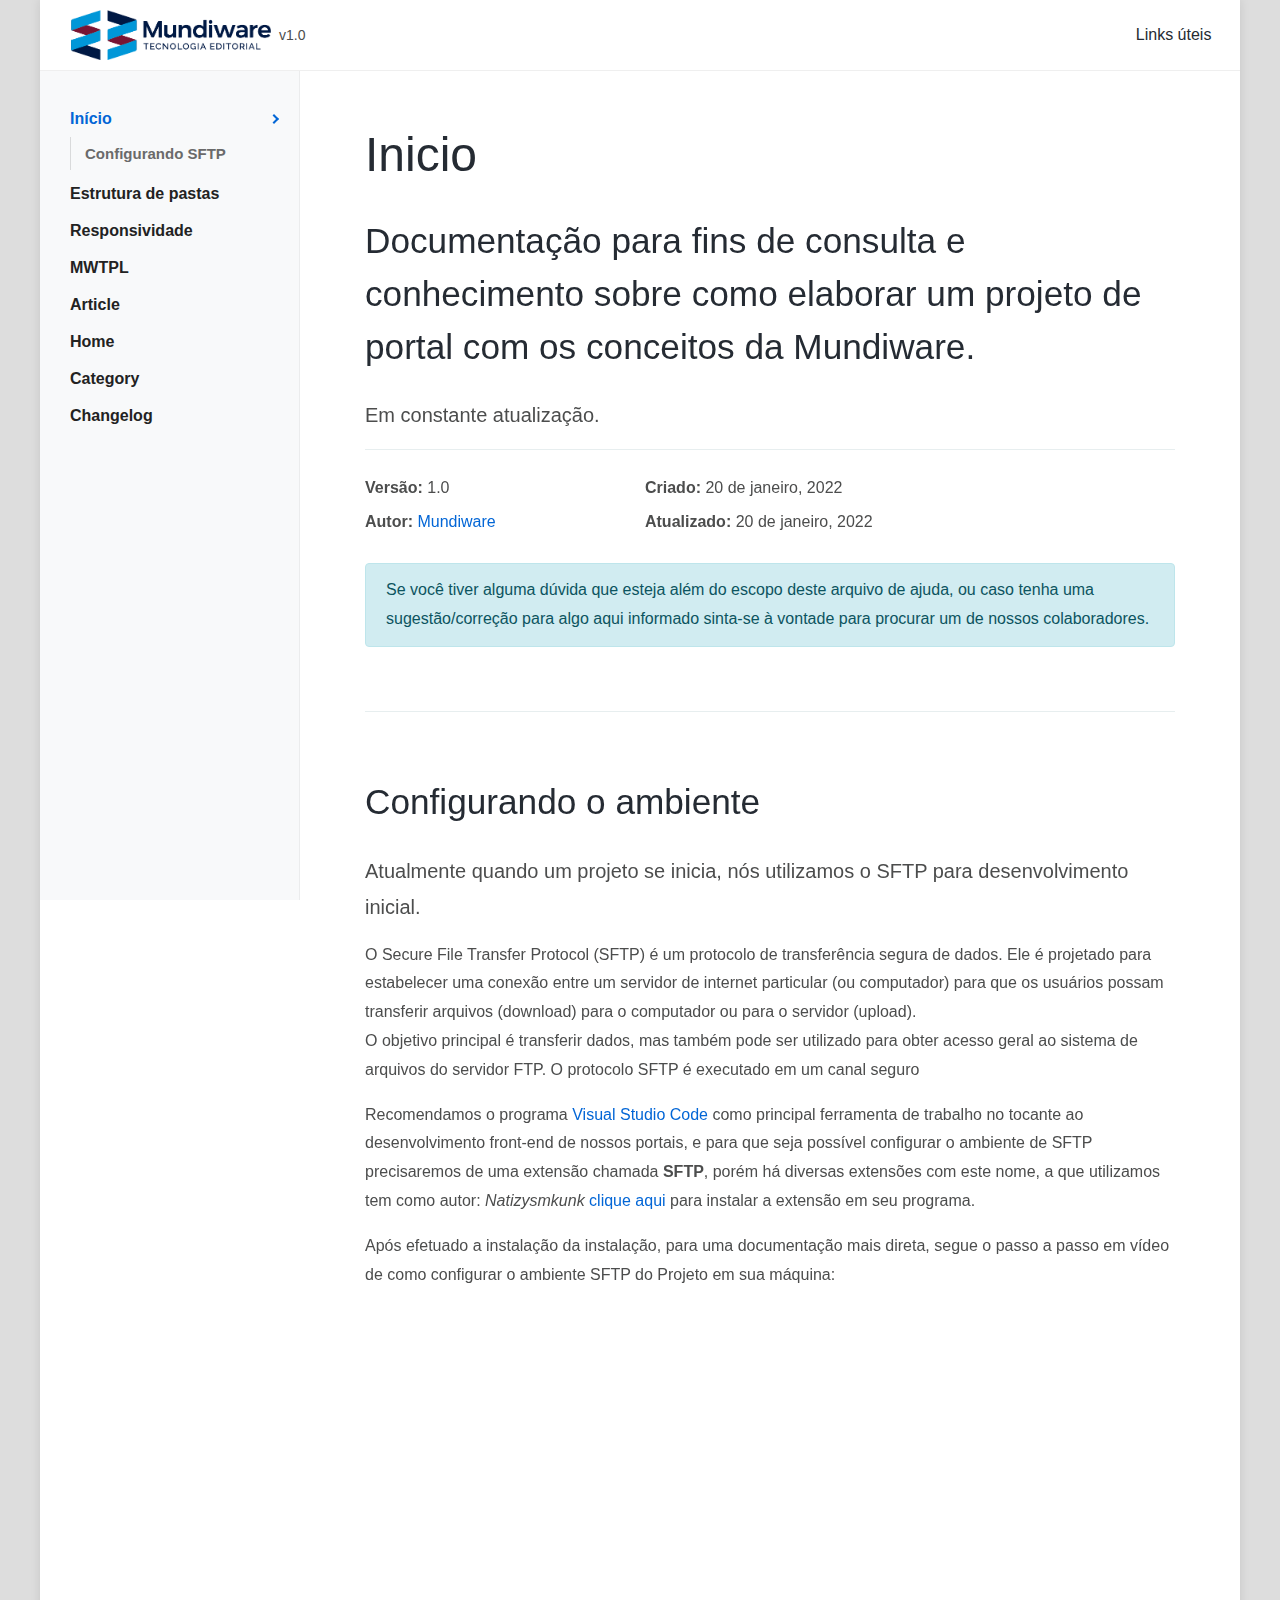
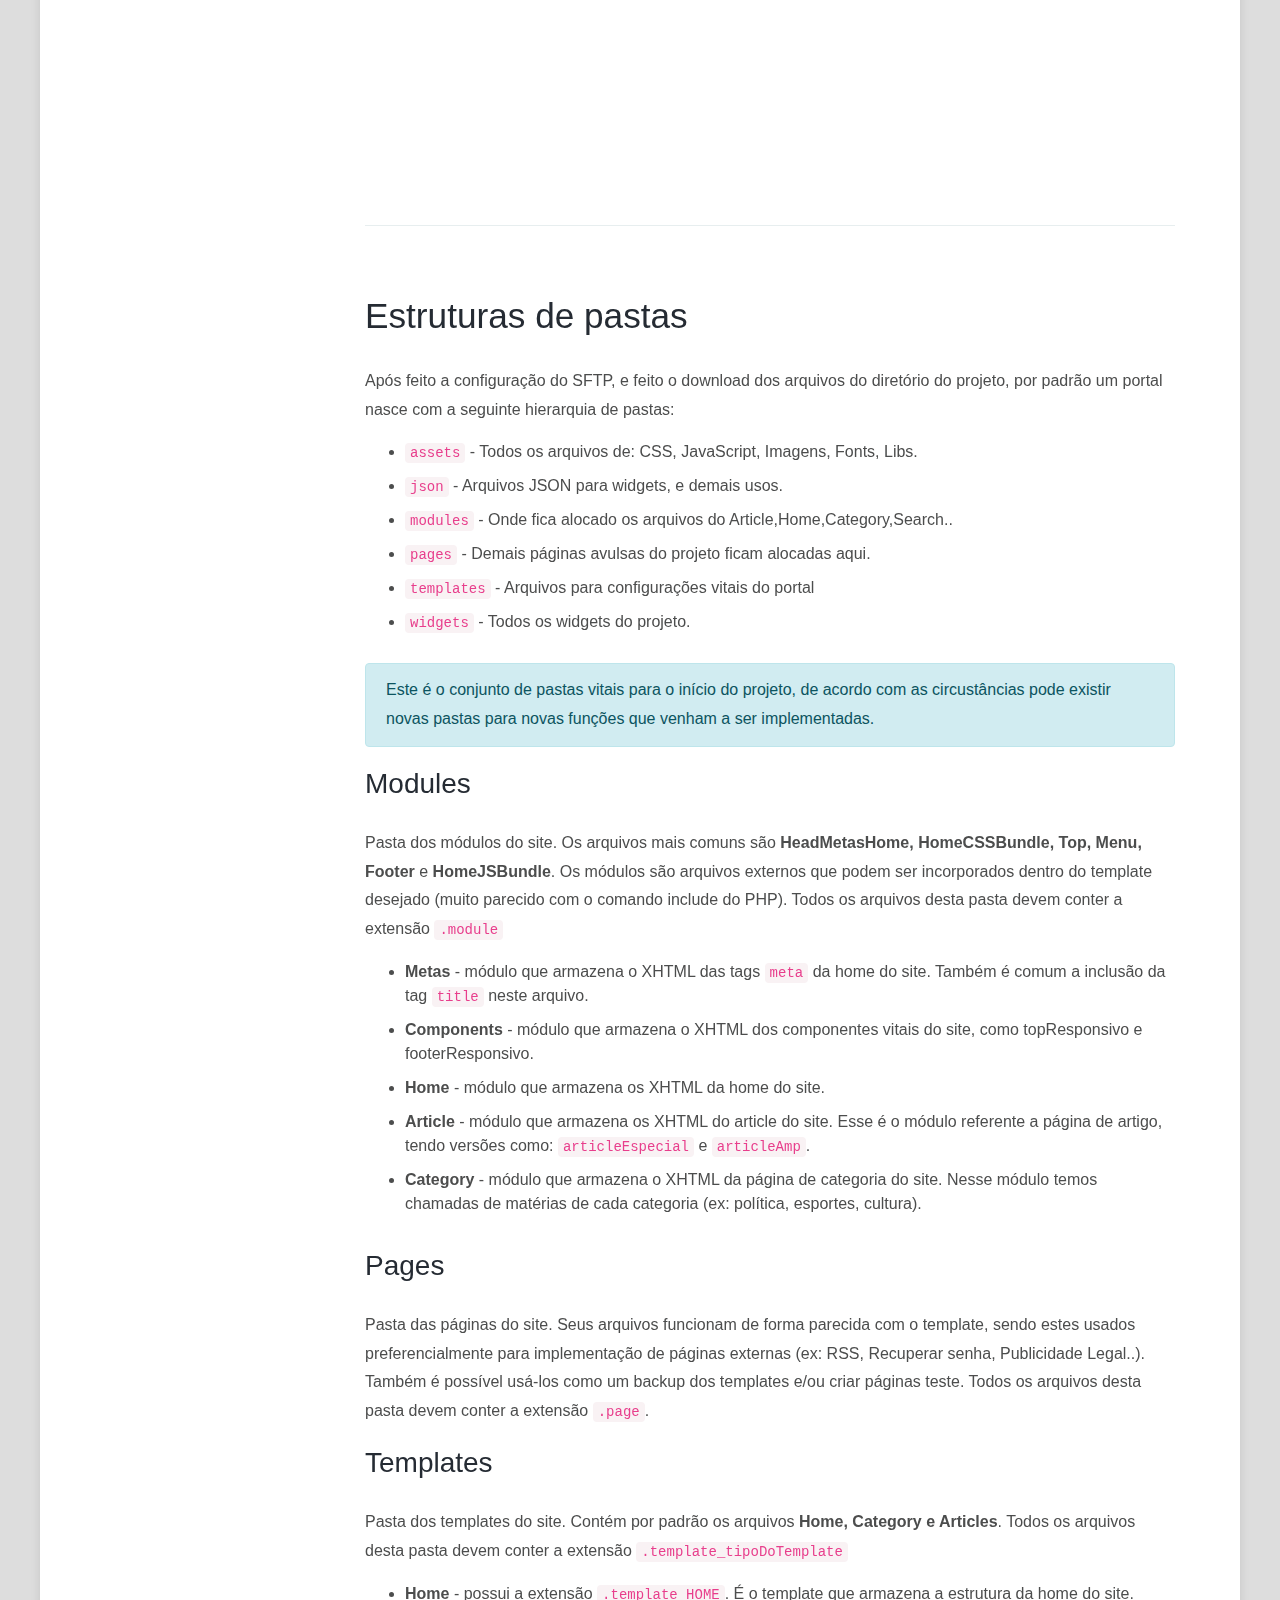
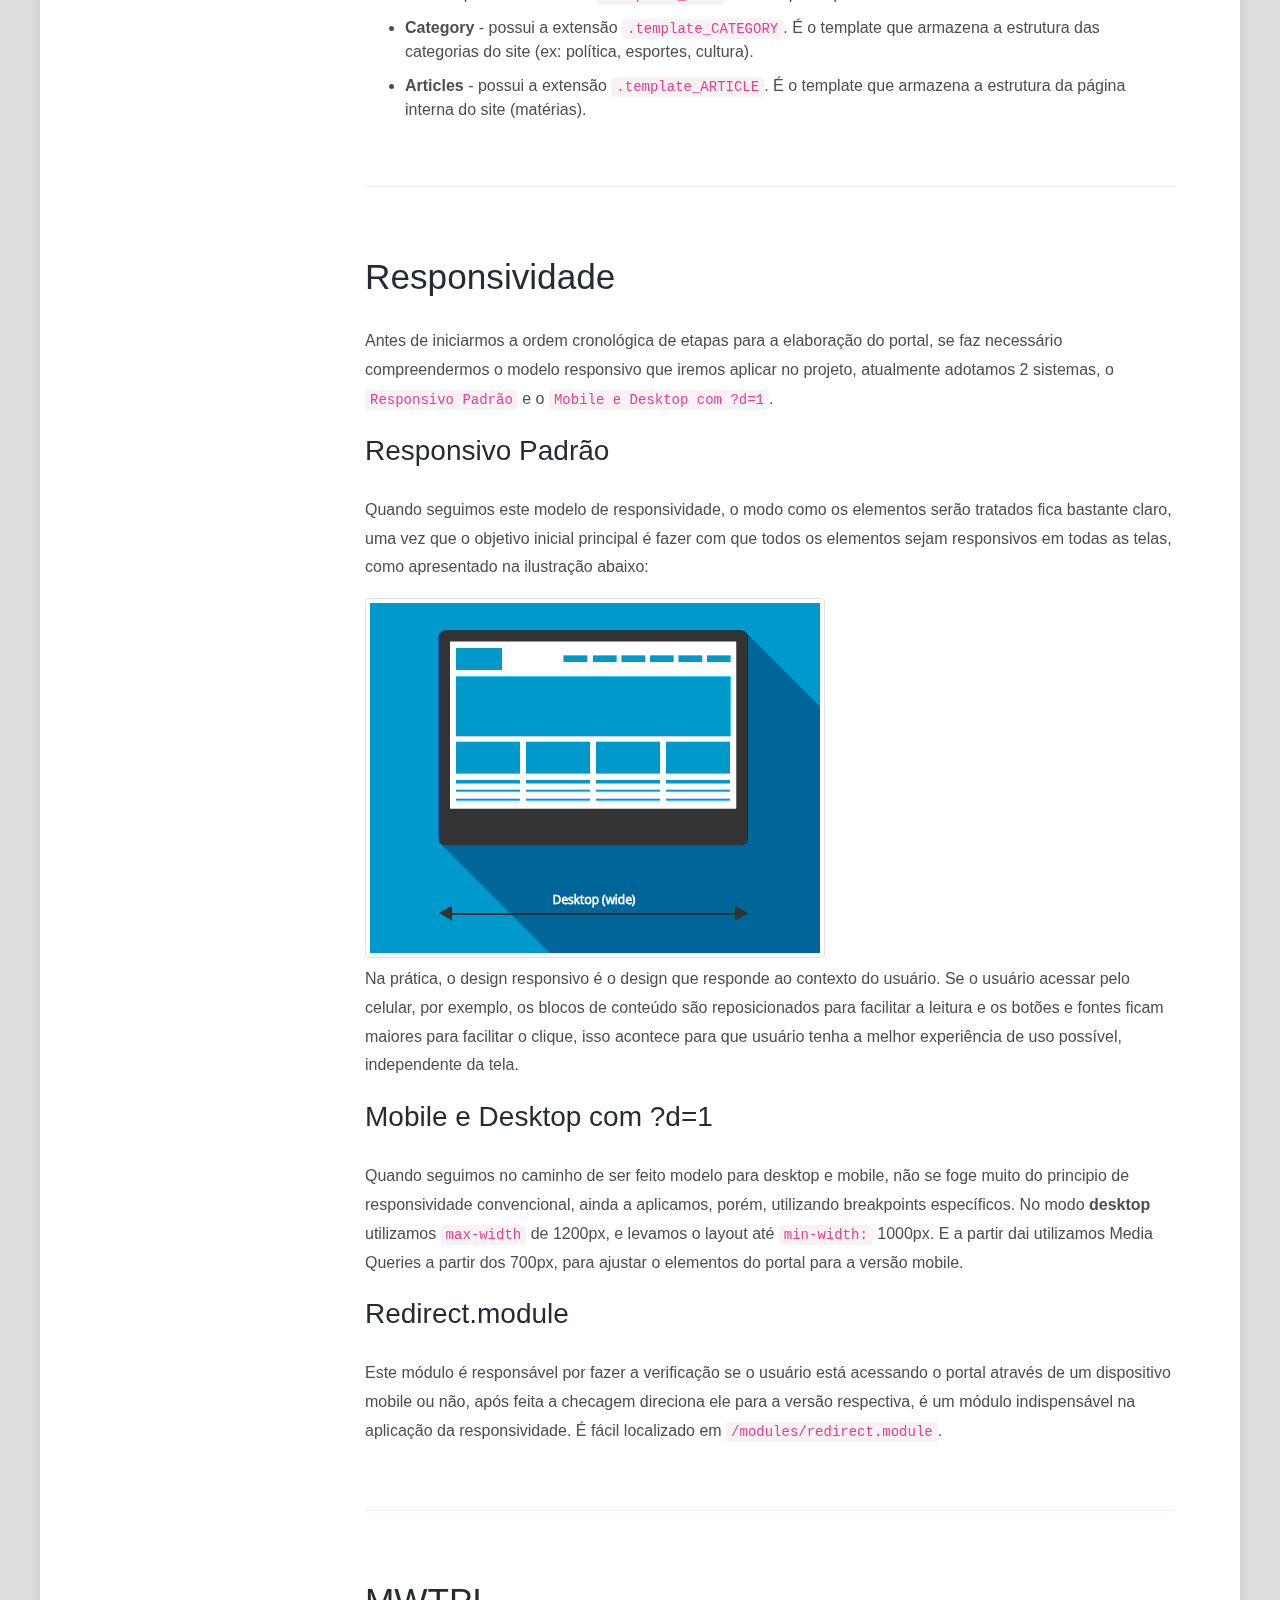
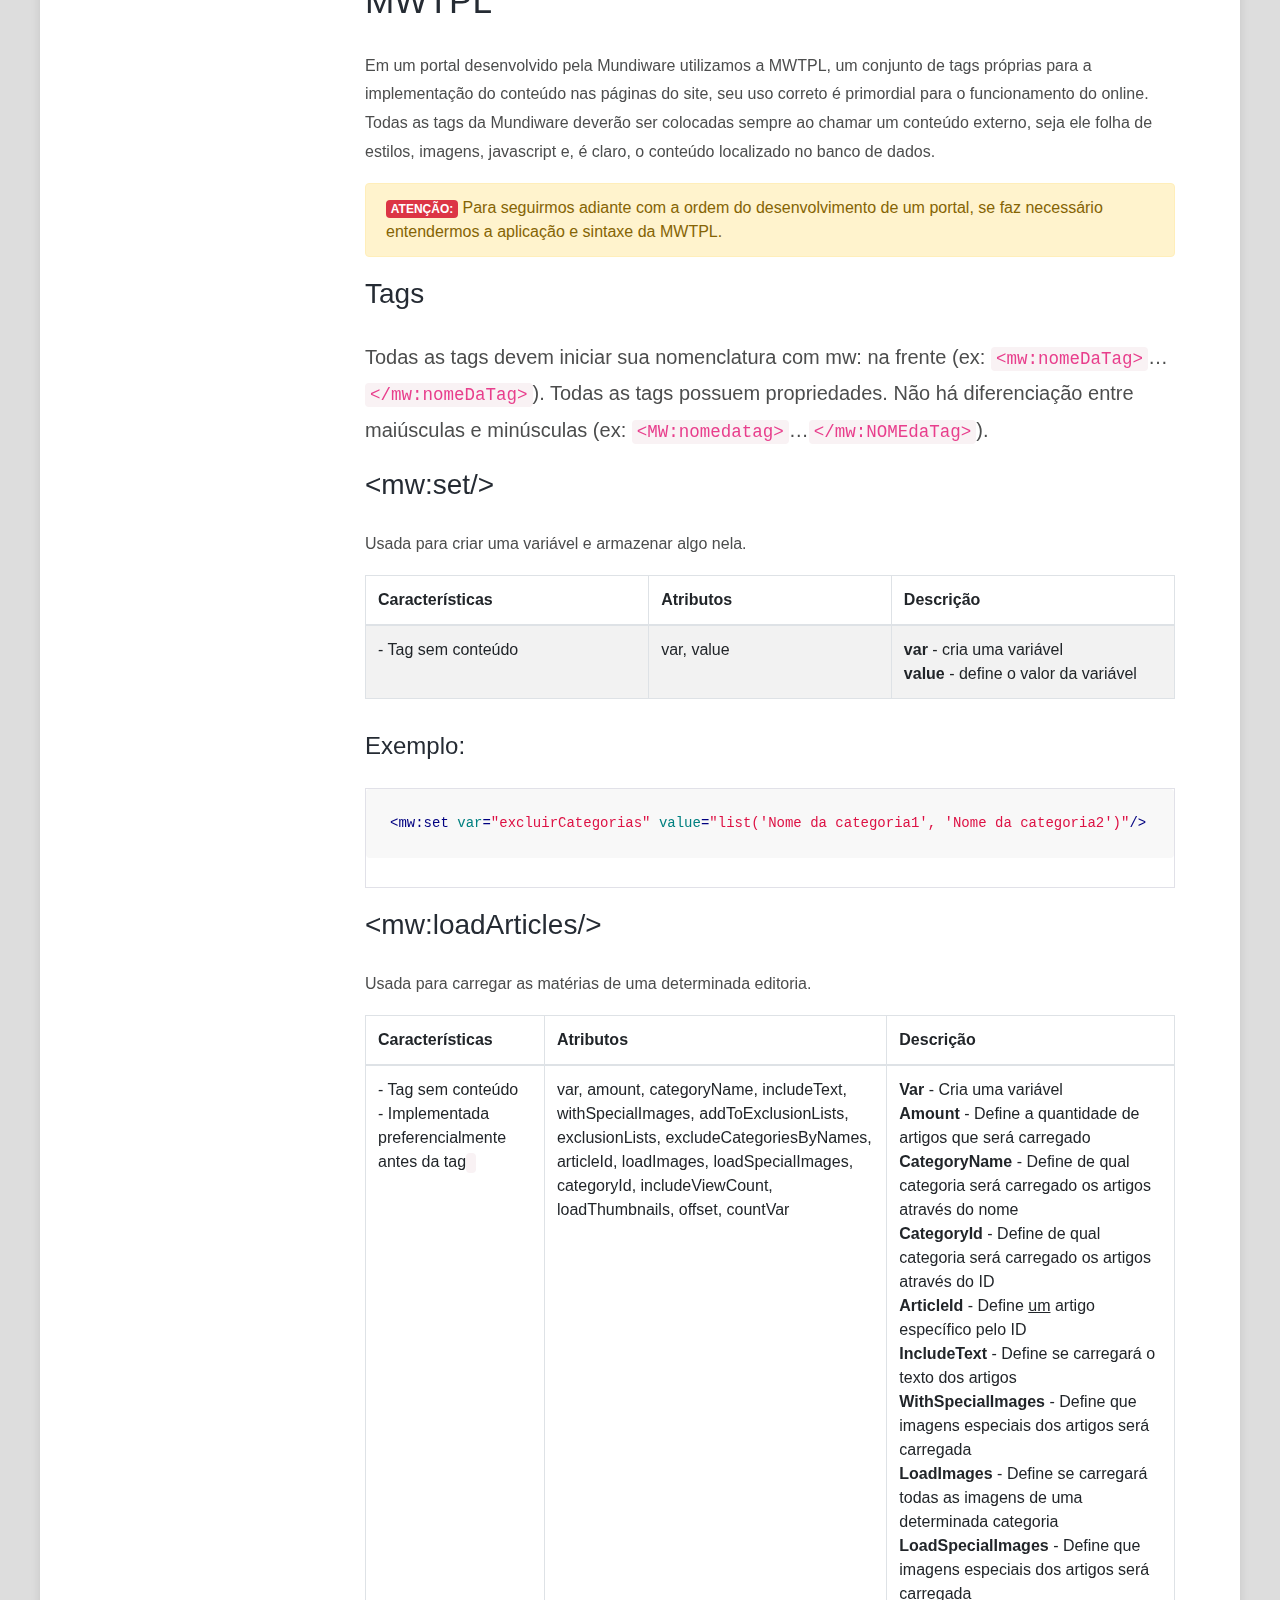
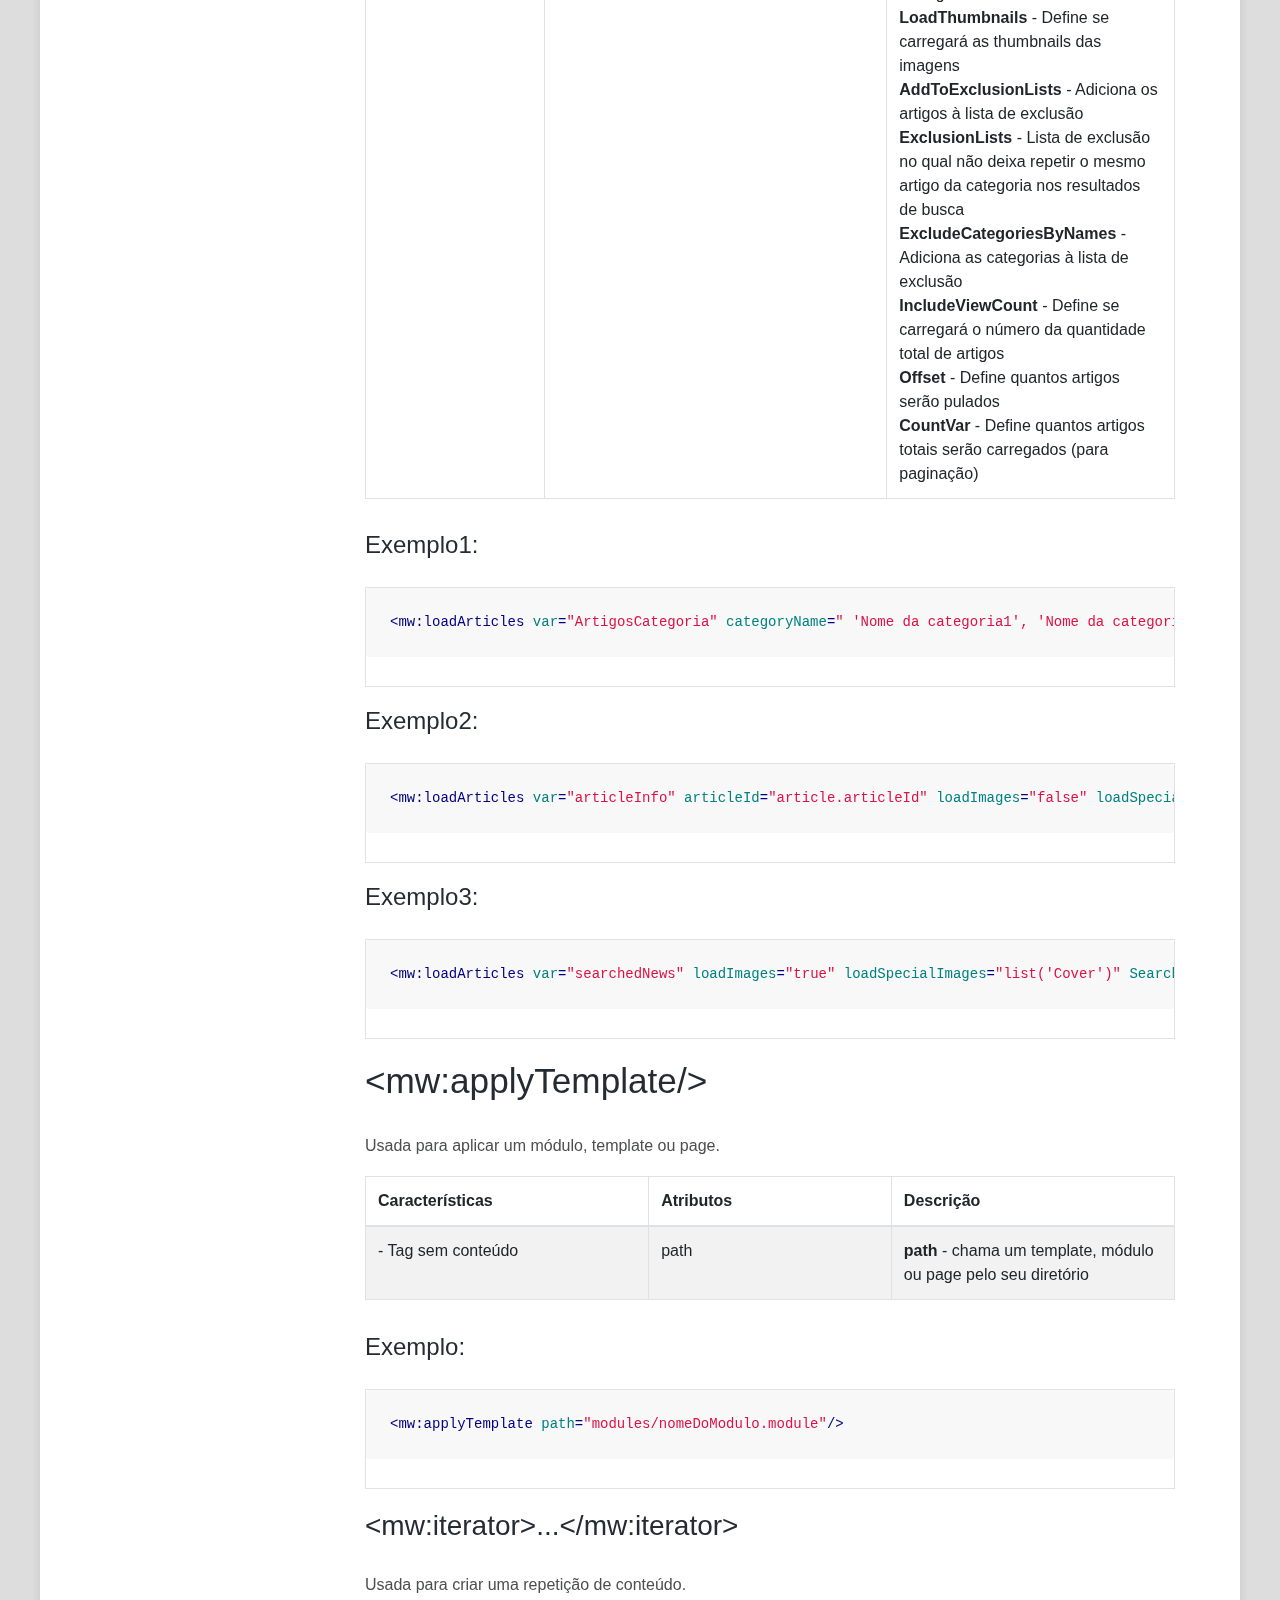
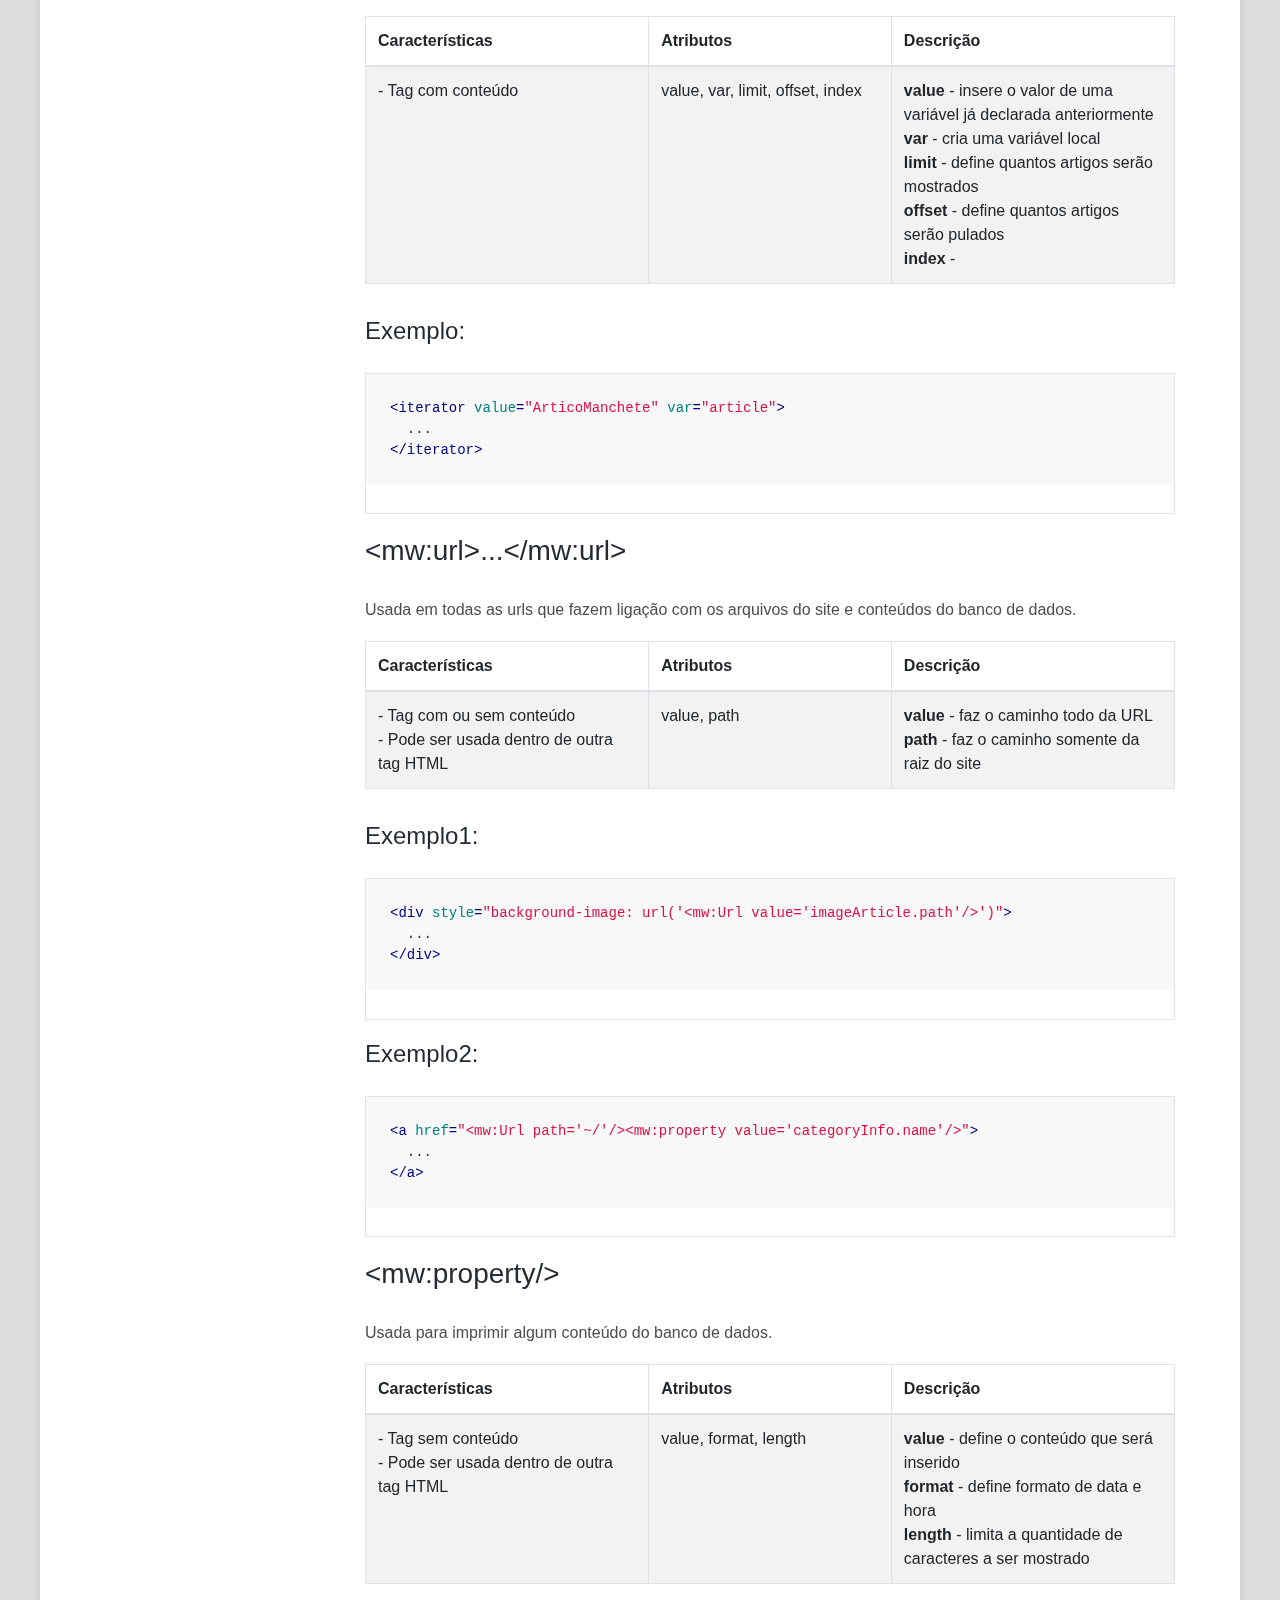
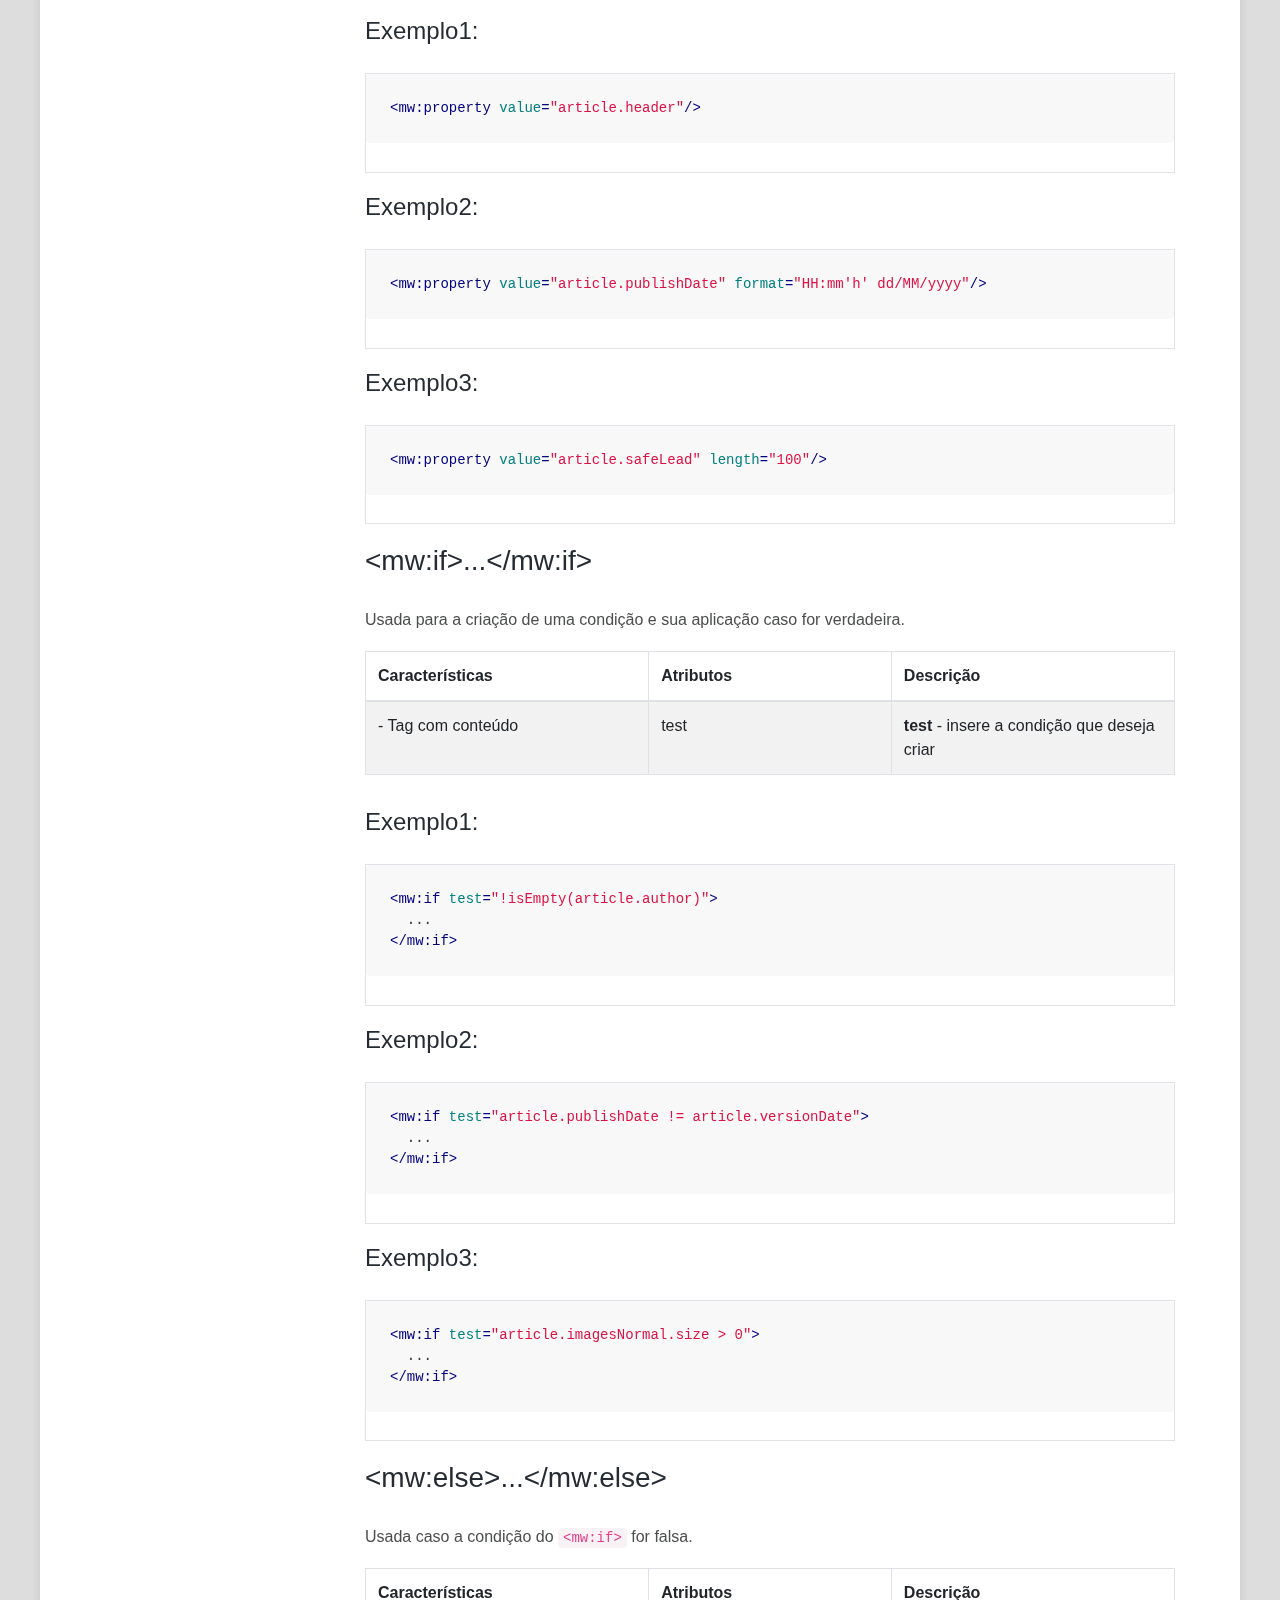
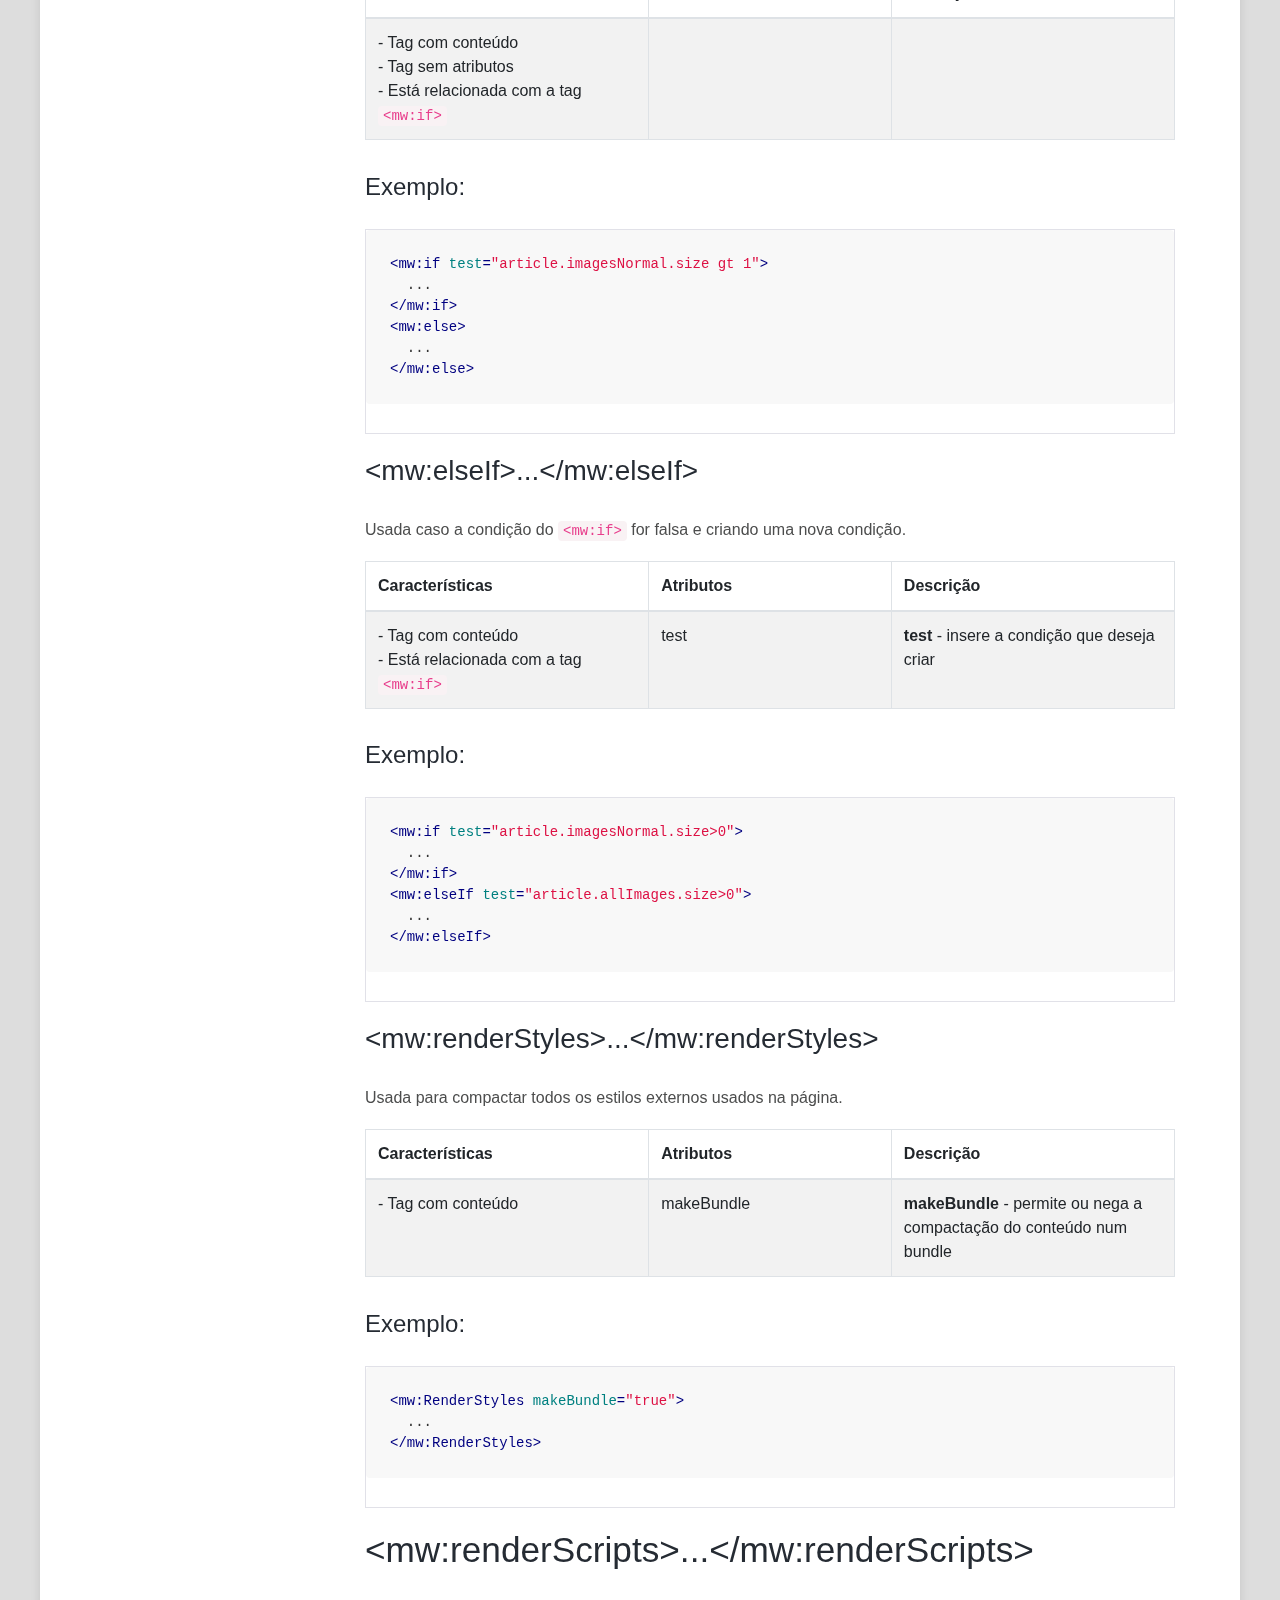
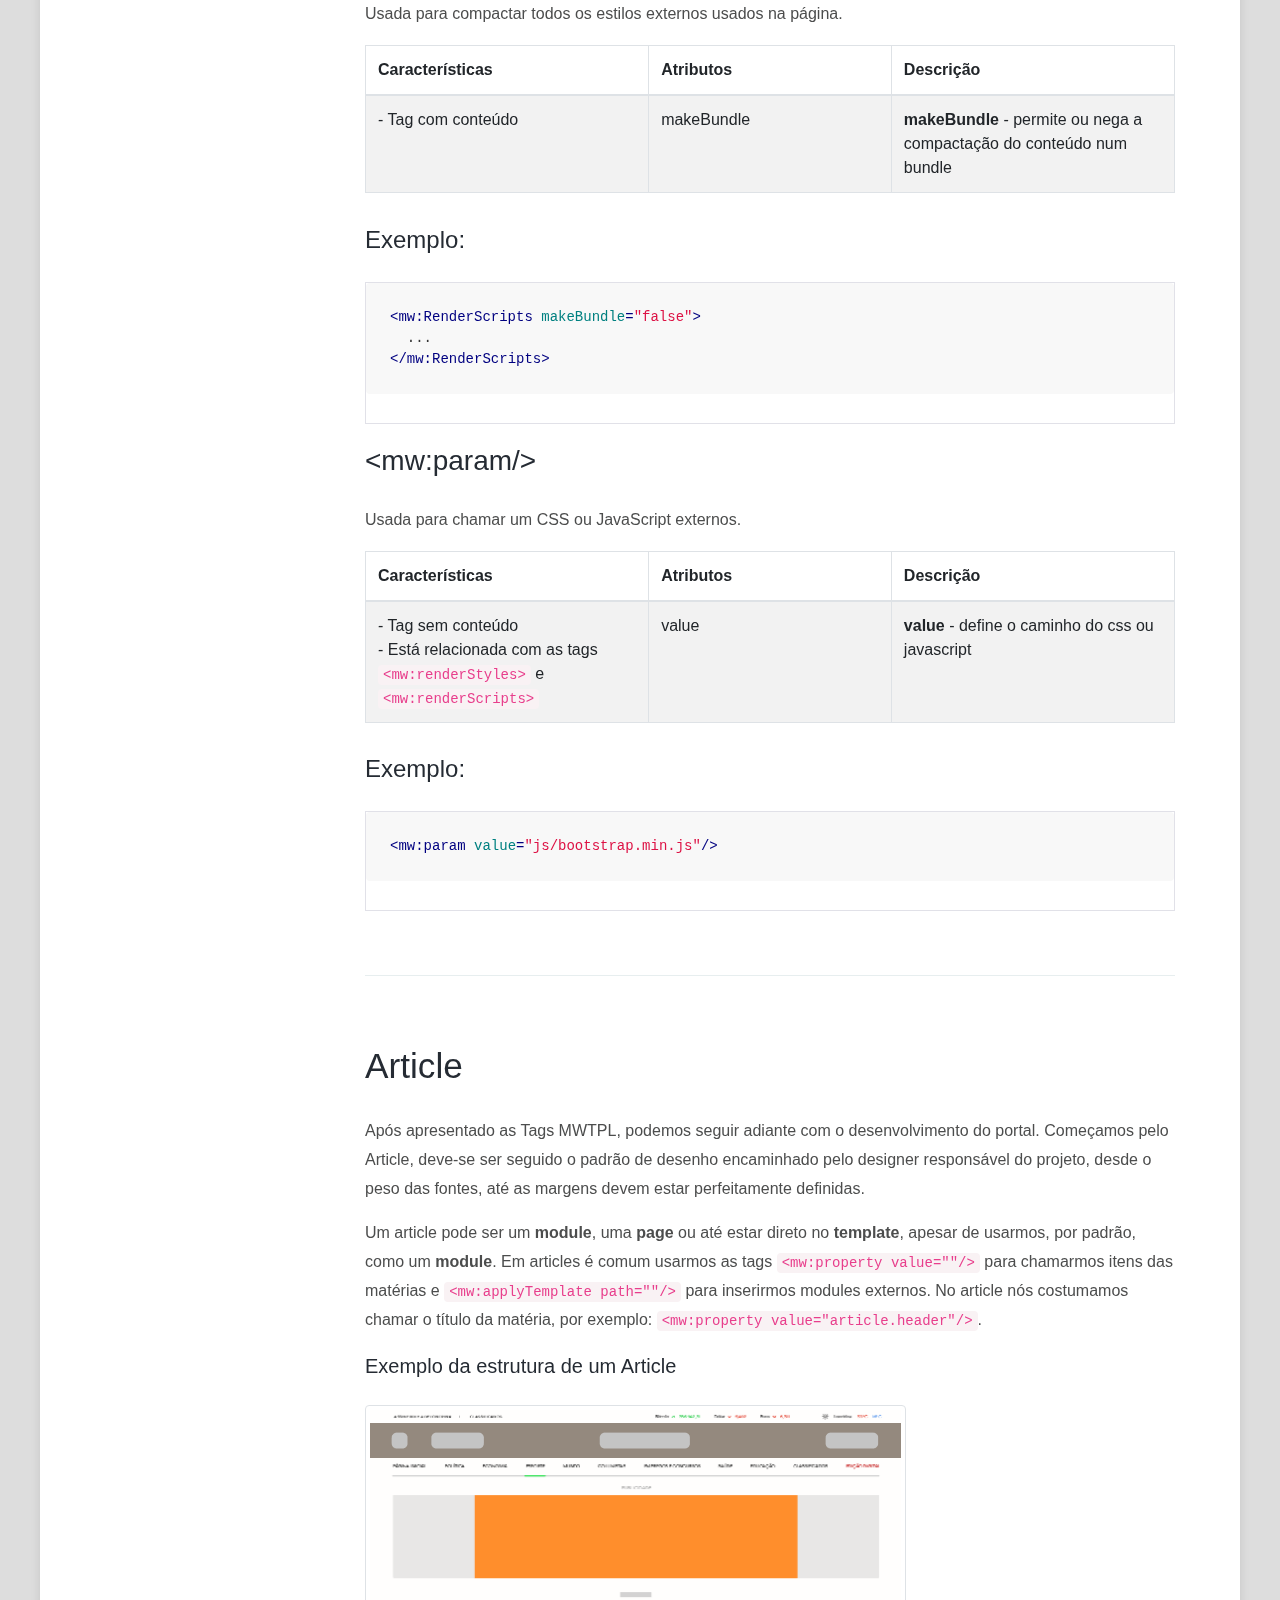
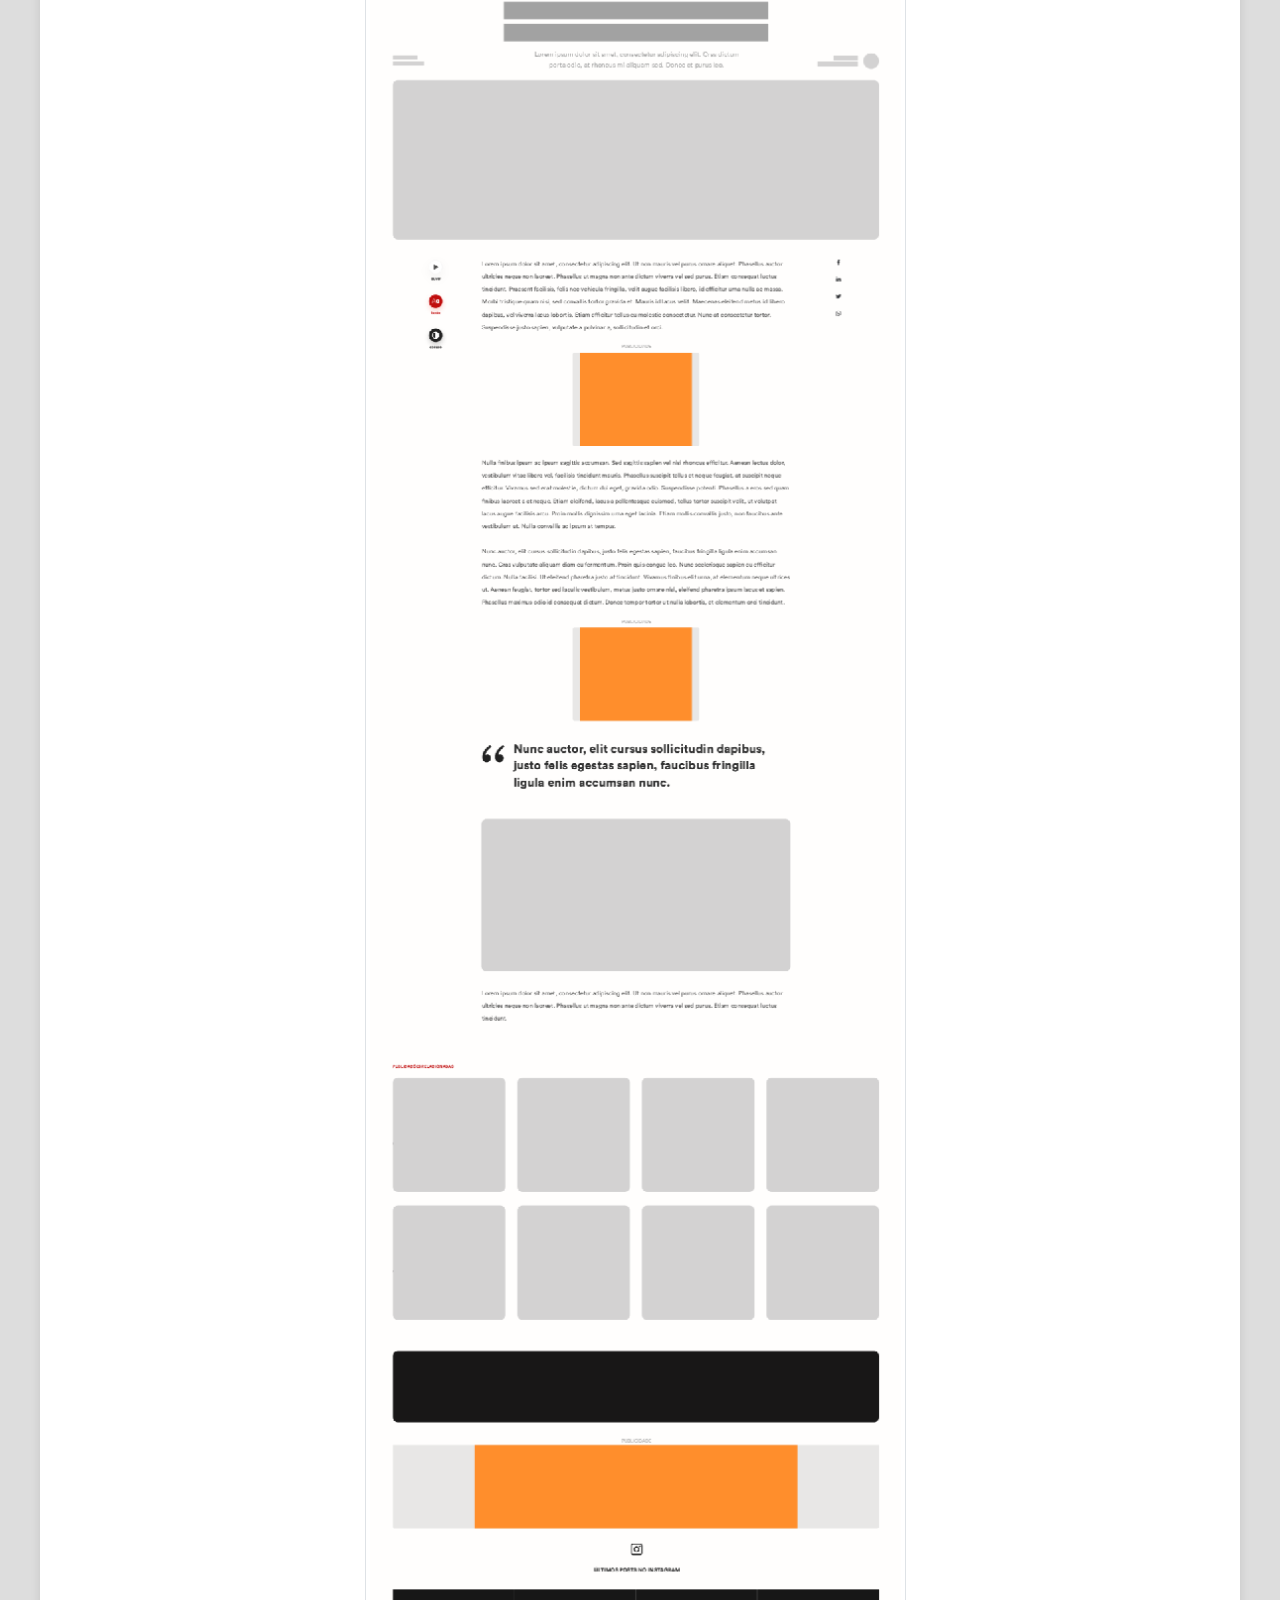
==== commit a883ca38: "Update index.html" ====
--- a/doc/index.html
+++ b/doc/index.html
@@ -130,11 +130,8 @@
               <li class="nav-item"><a class="nav-link" href="#mw_elementosinline">Elementos Inline</a></li>
             </ul>
           </li>
-          <li class="nav-item"><a class="nav-link" href="#mw_home">Home</a>
-            <ul class="nav flex-column">
-              <li class="nav-item"><a class="nav-link" href="#">#</a></li>
-            </ul>
-          </li>
+          <li class="nav-item"><a class="nav-link" href="#mw_home">Home</a></li>
+          <li class="nav-item"><a class="nav-link" href="#mw_category">Category</a></li>
           <li class="nav-item"><a class="nav-link" href="#idocs_changelog">Changelog</a>
             <ul class="nav flex-column">
               <li class="nav-item"><a class="nav-link" href="#v1-0">v1.0</a></li>
@@ -823,11 +820,14 @@
             <a class="popup-img" href="assets/images/exemplohome.png">
               <img src="assets/images/exemplohome.png" class="img-fluid img-thumbnail" alt="Exemplo Article">
             </a>
-
             <h3>Widgets</h3>
             <p>Visualizado então a estrutura da Home, se faz necessário que entendamos o que são os widgets (componentes) que se fazem presentes na tela inicial do site (que se repetirá também no Category). Os componentes são feitos de formas isoladas e aplicadas no módulo da Home através do <code>&lt;mw:applyTemplate/&gt;</code>, montando os widgets de acordo com o projeto e alimentando o conteúdo dele com as Tags MWTPL conseguiremos atingir então o objetivo de uma home que consome automaticamente todas as novas matérias e teremos uma gestão de página interativa através do próprio painel de controle (EliteCS View).</p>
           </section>
 
+          <hr class="divider">
+
+          <section>
+            <h2 id="mw_category">Category</h2>
           <!-- Changelog
 		============================ -->
 
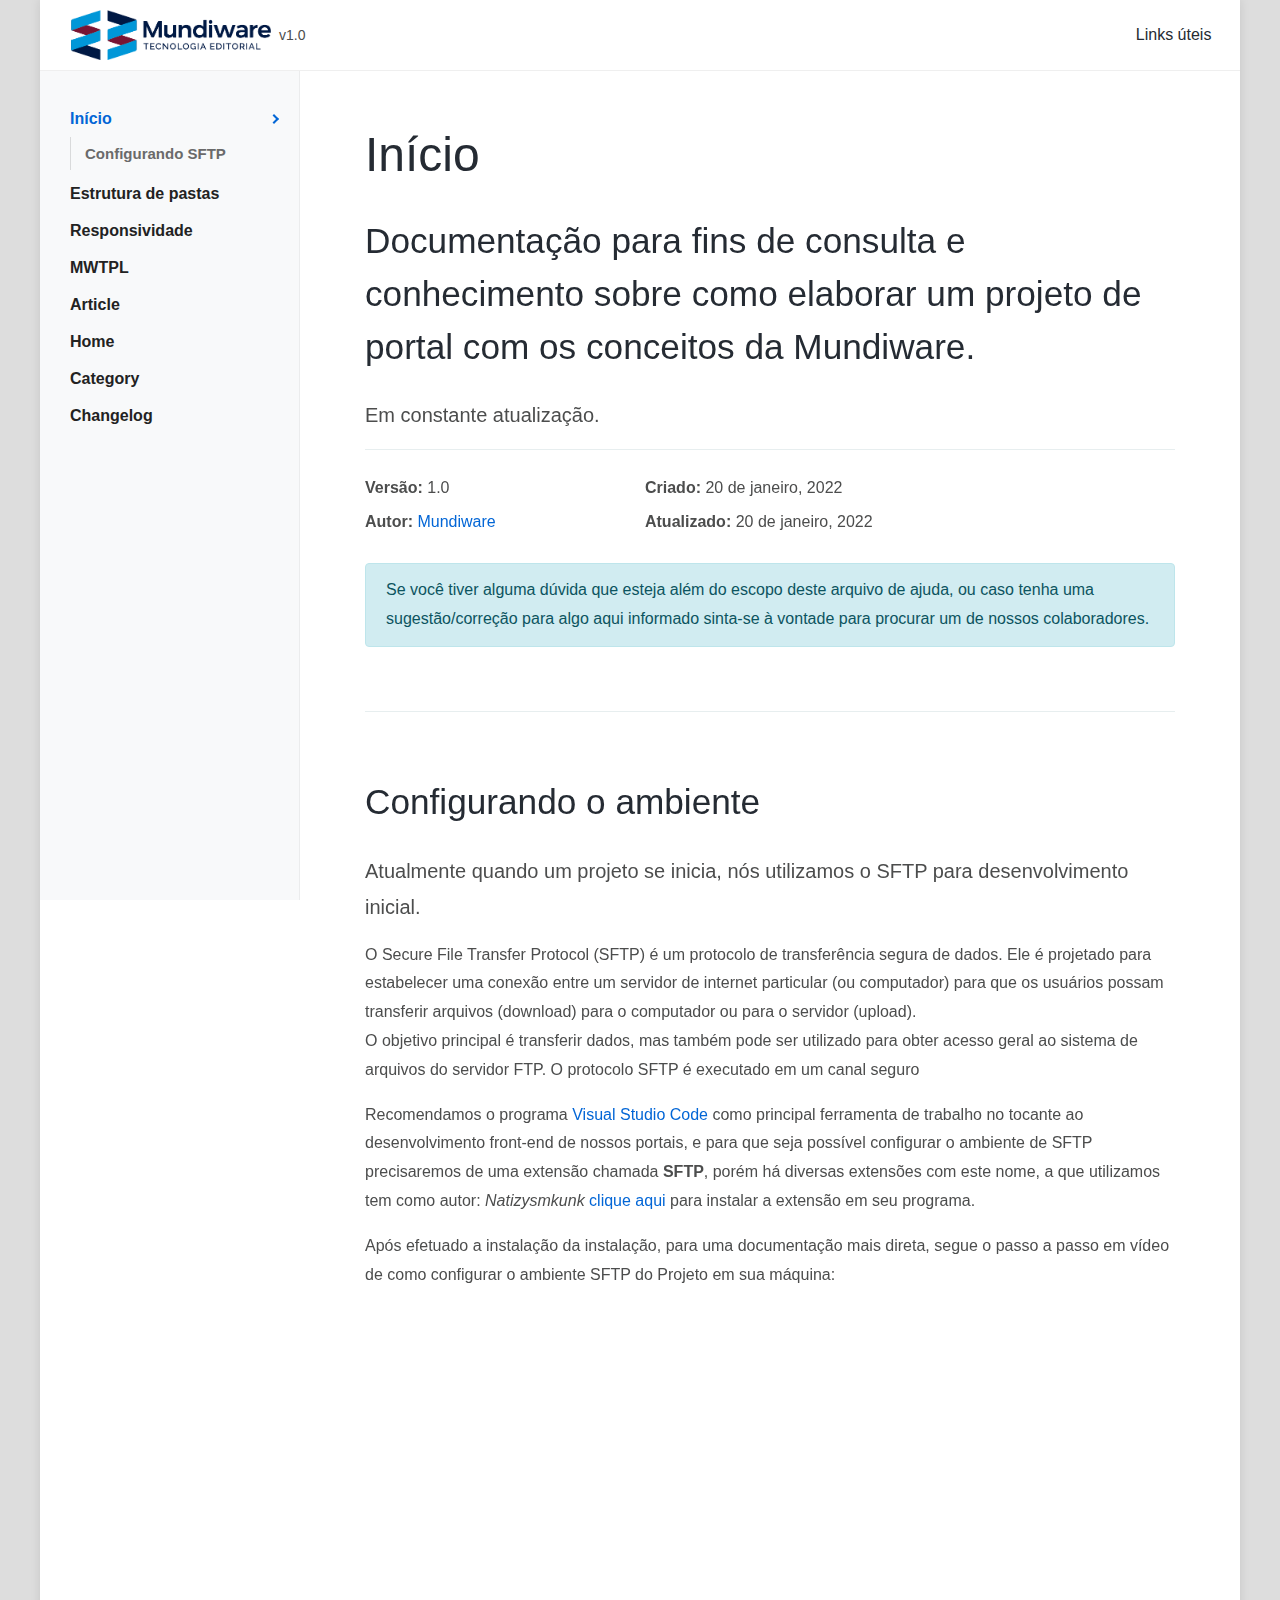
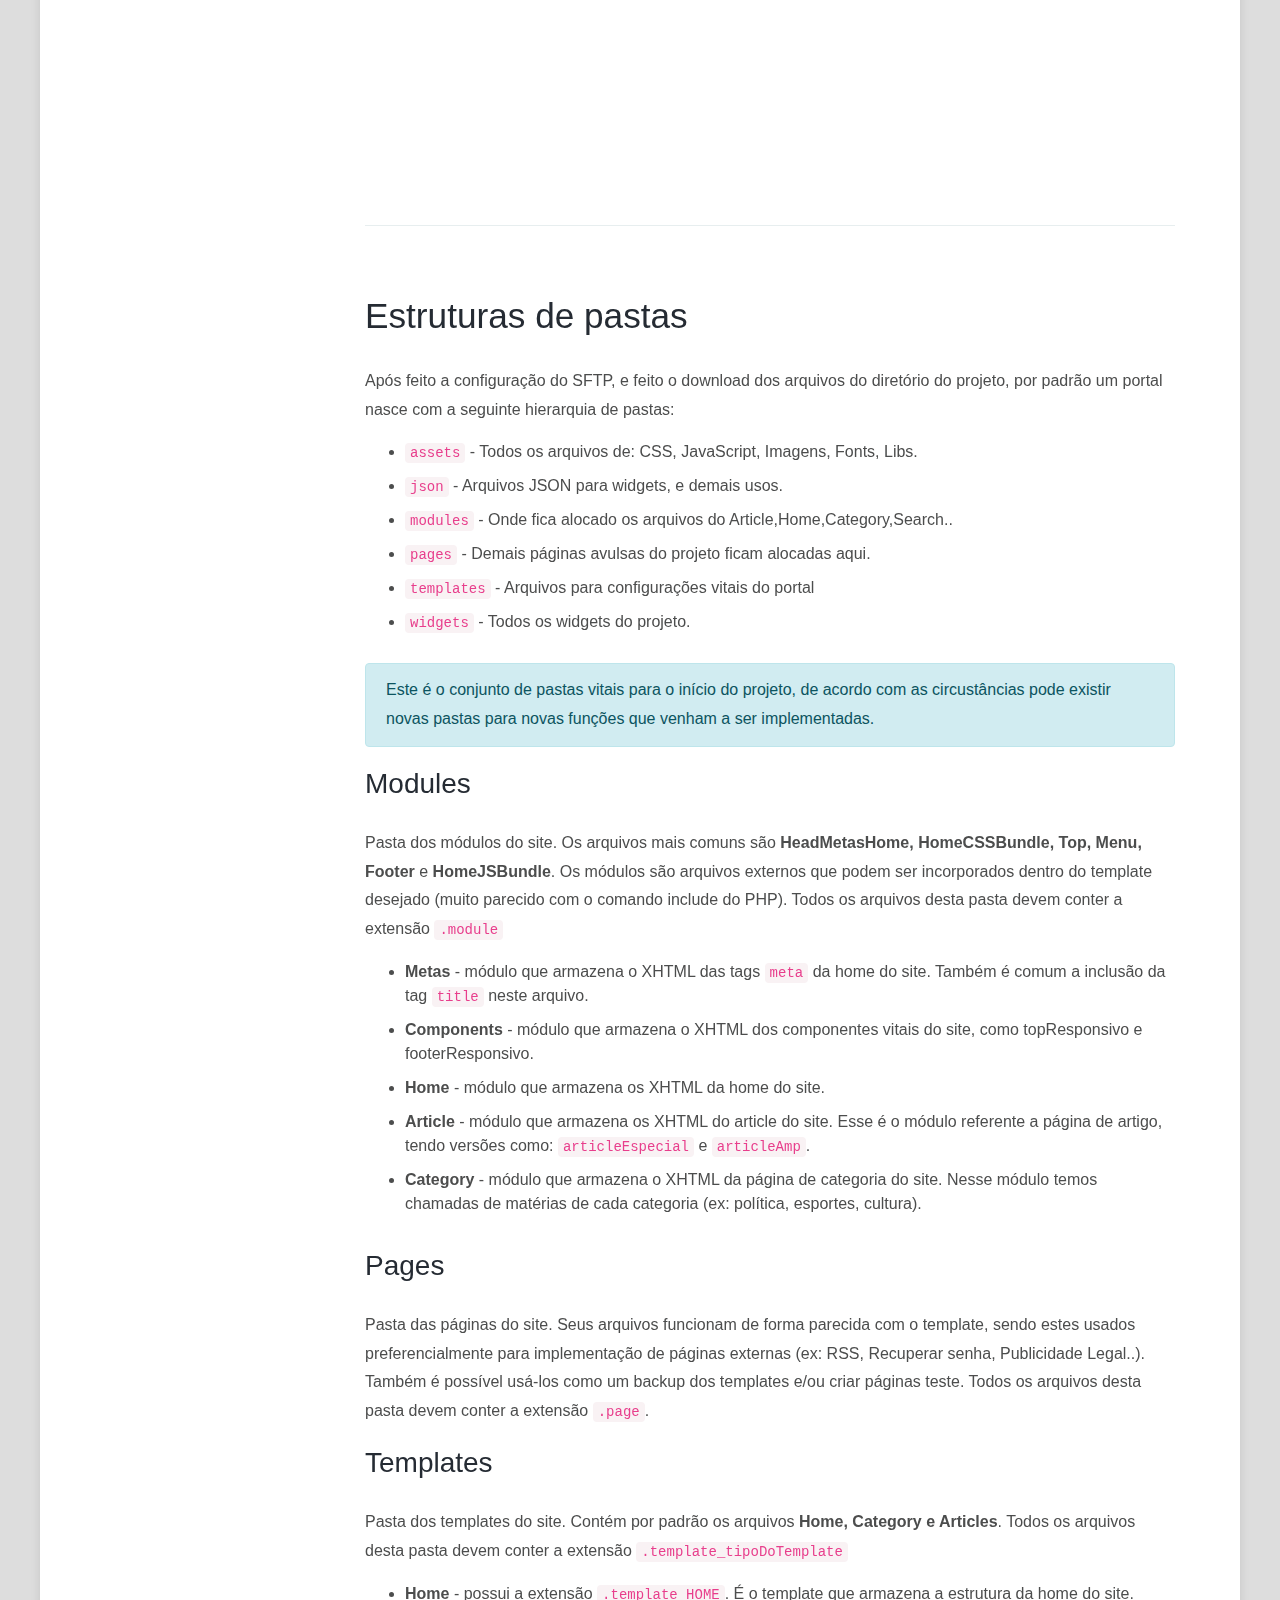
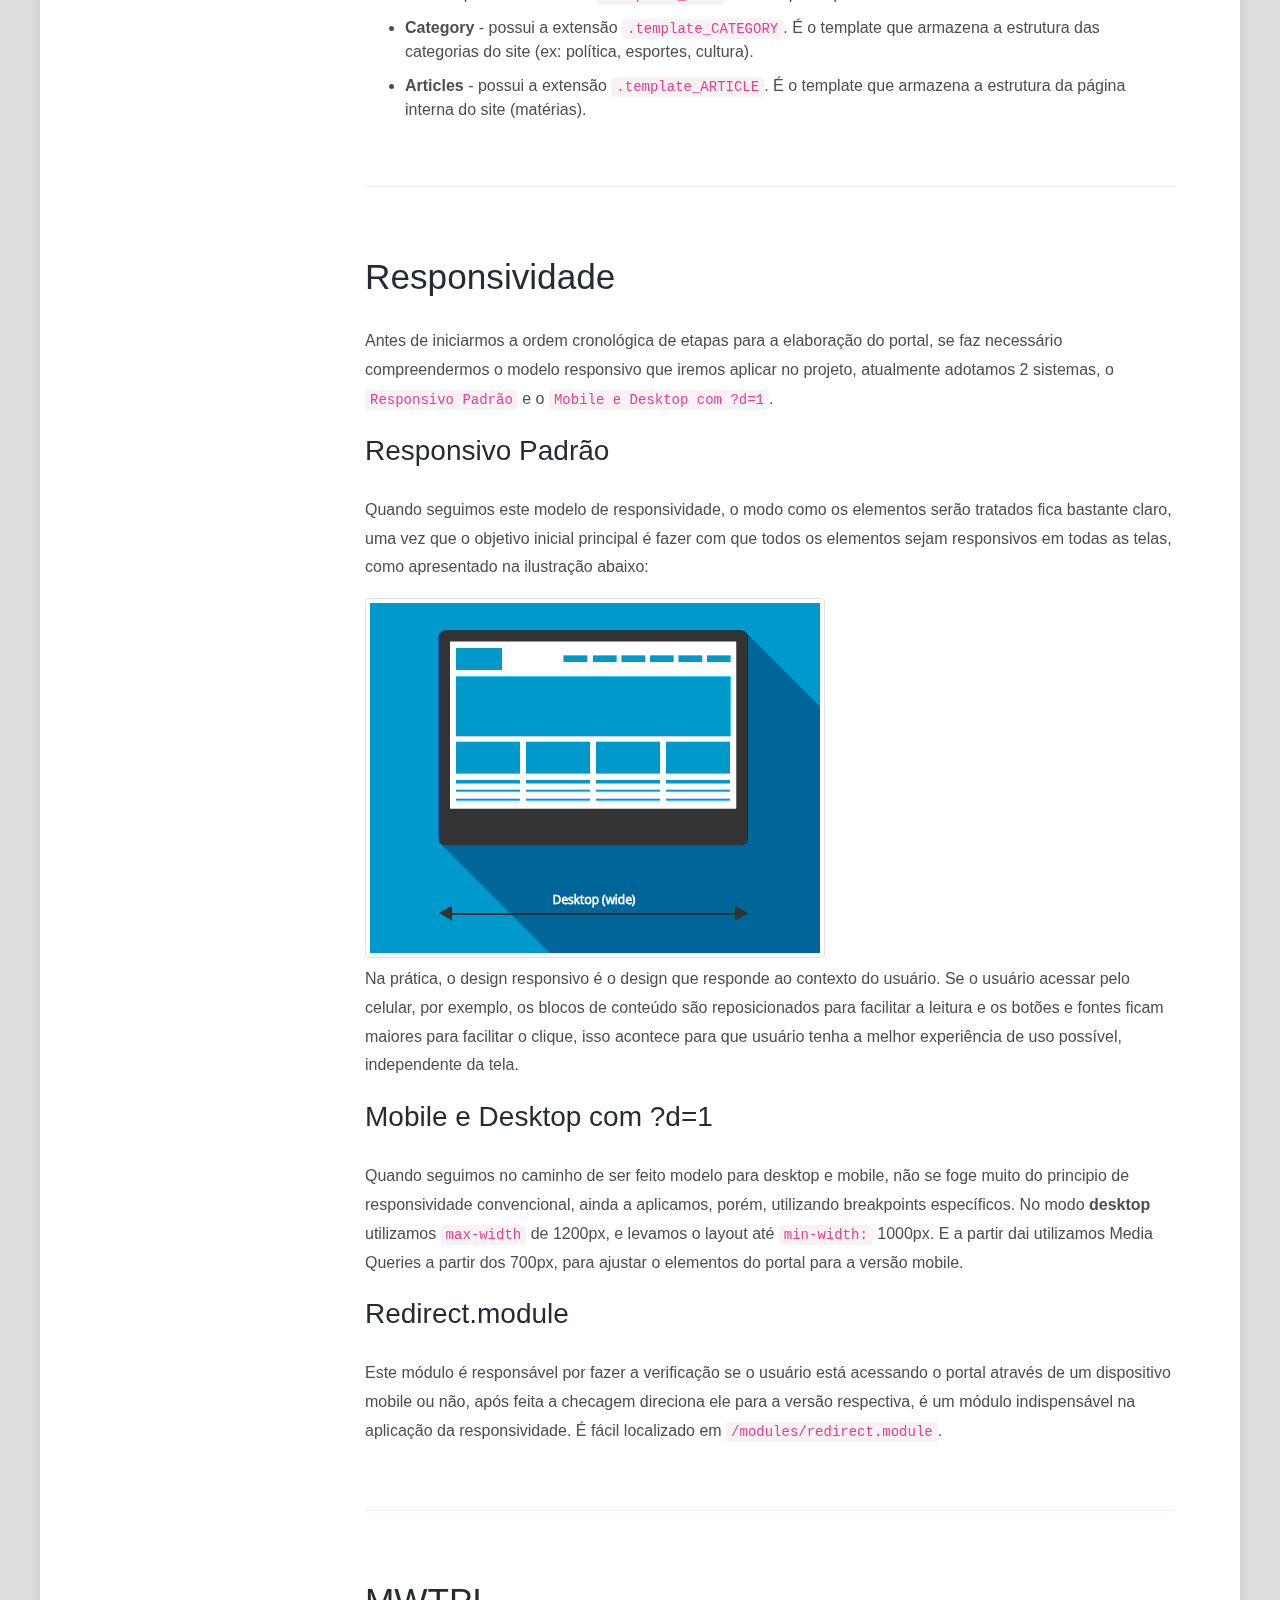
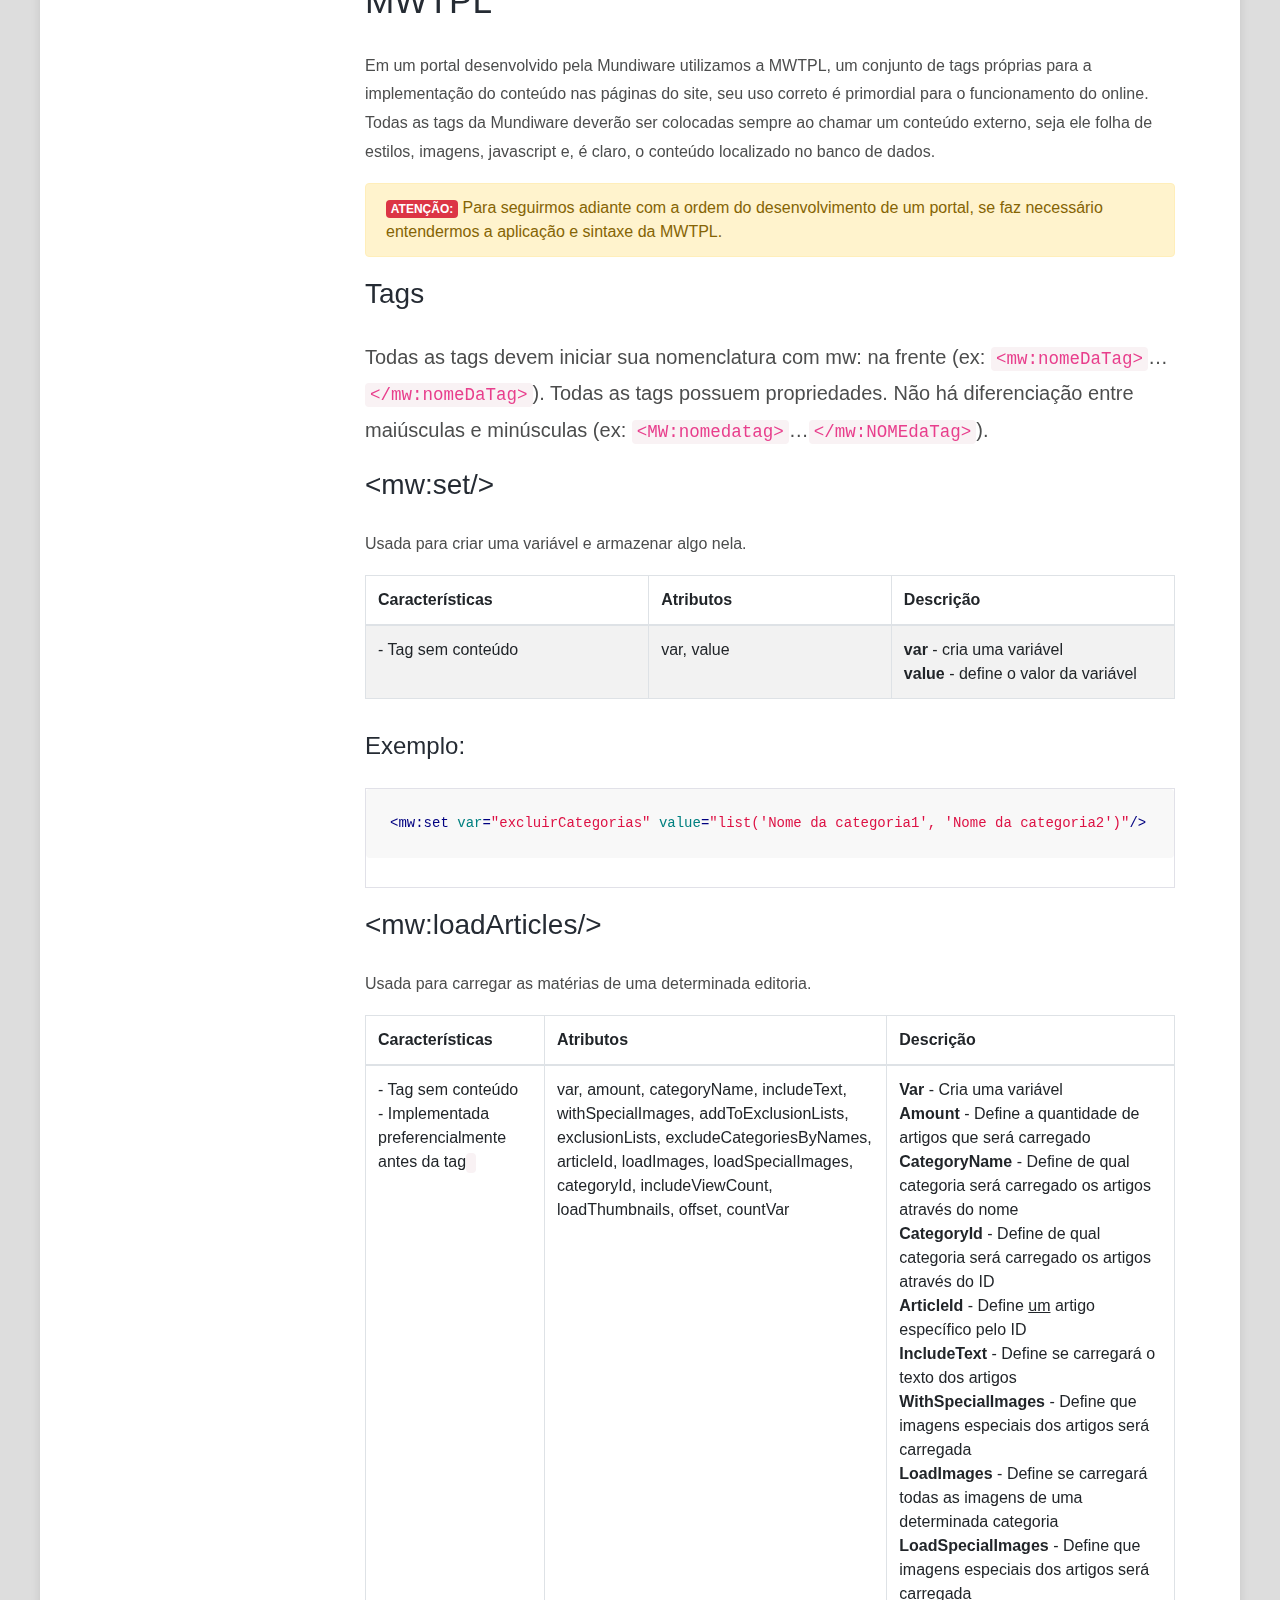
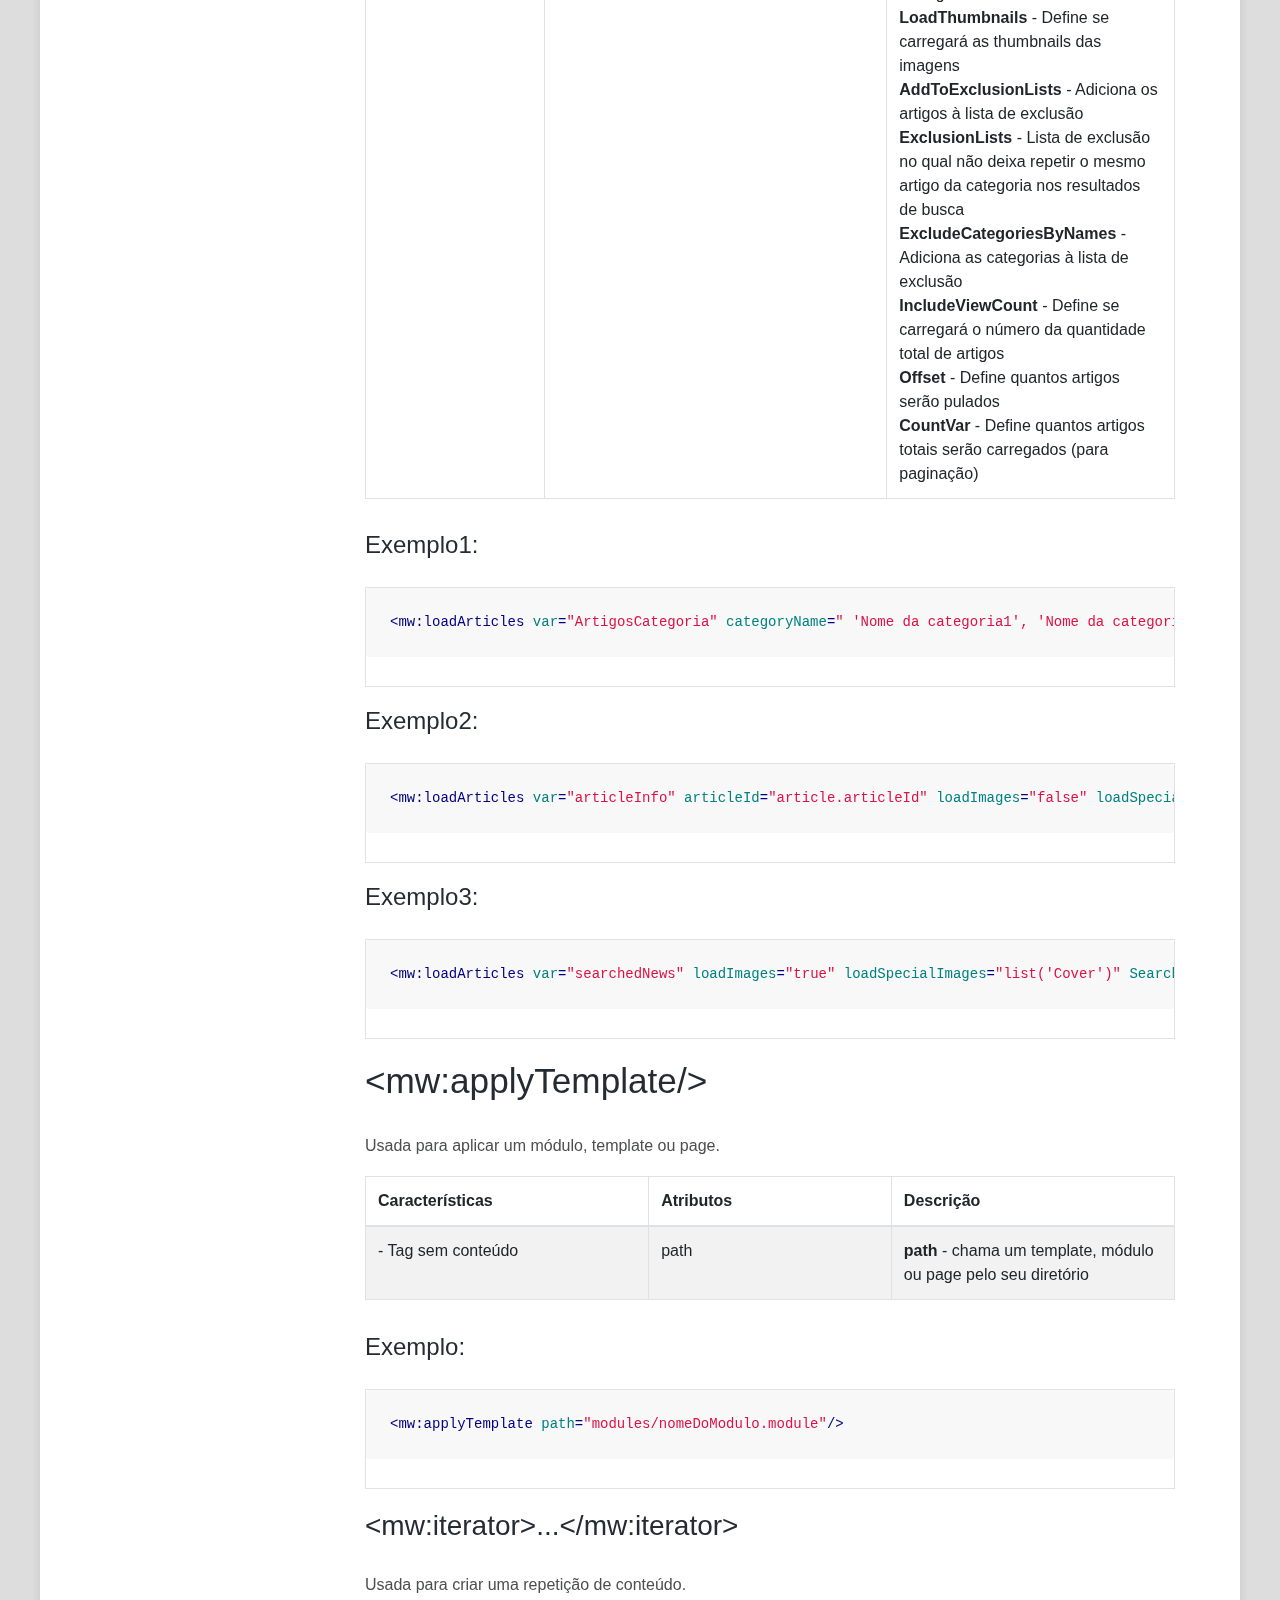
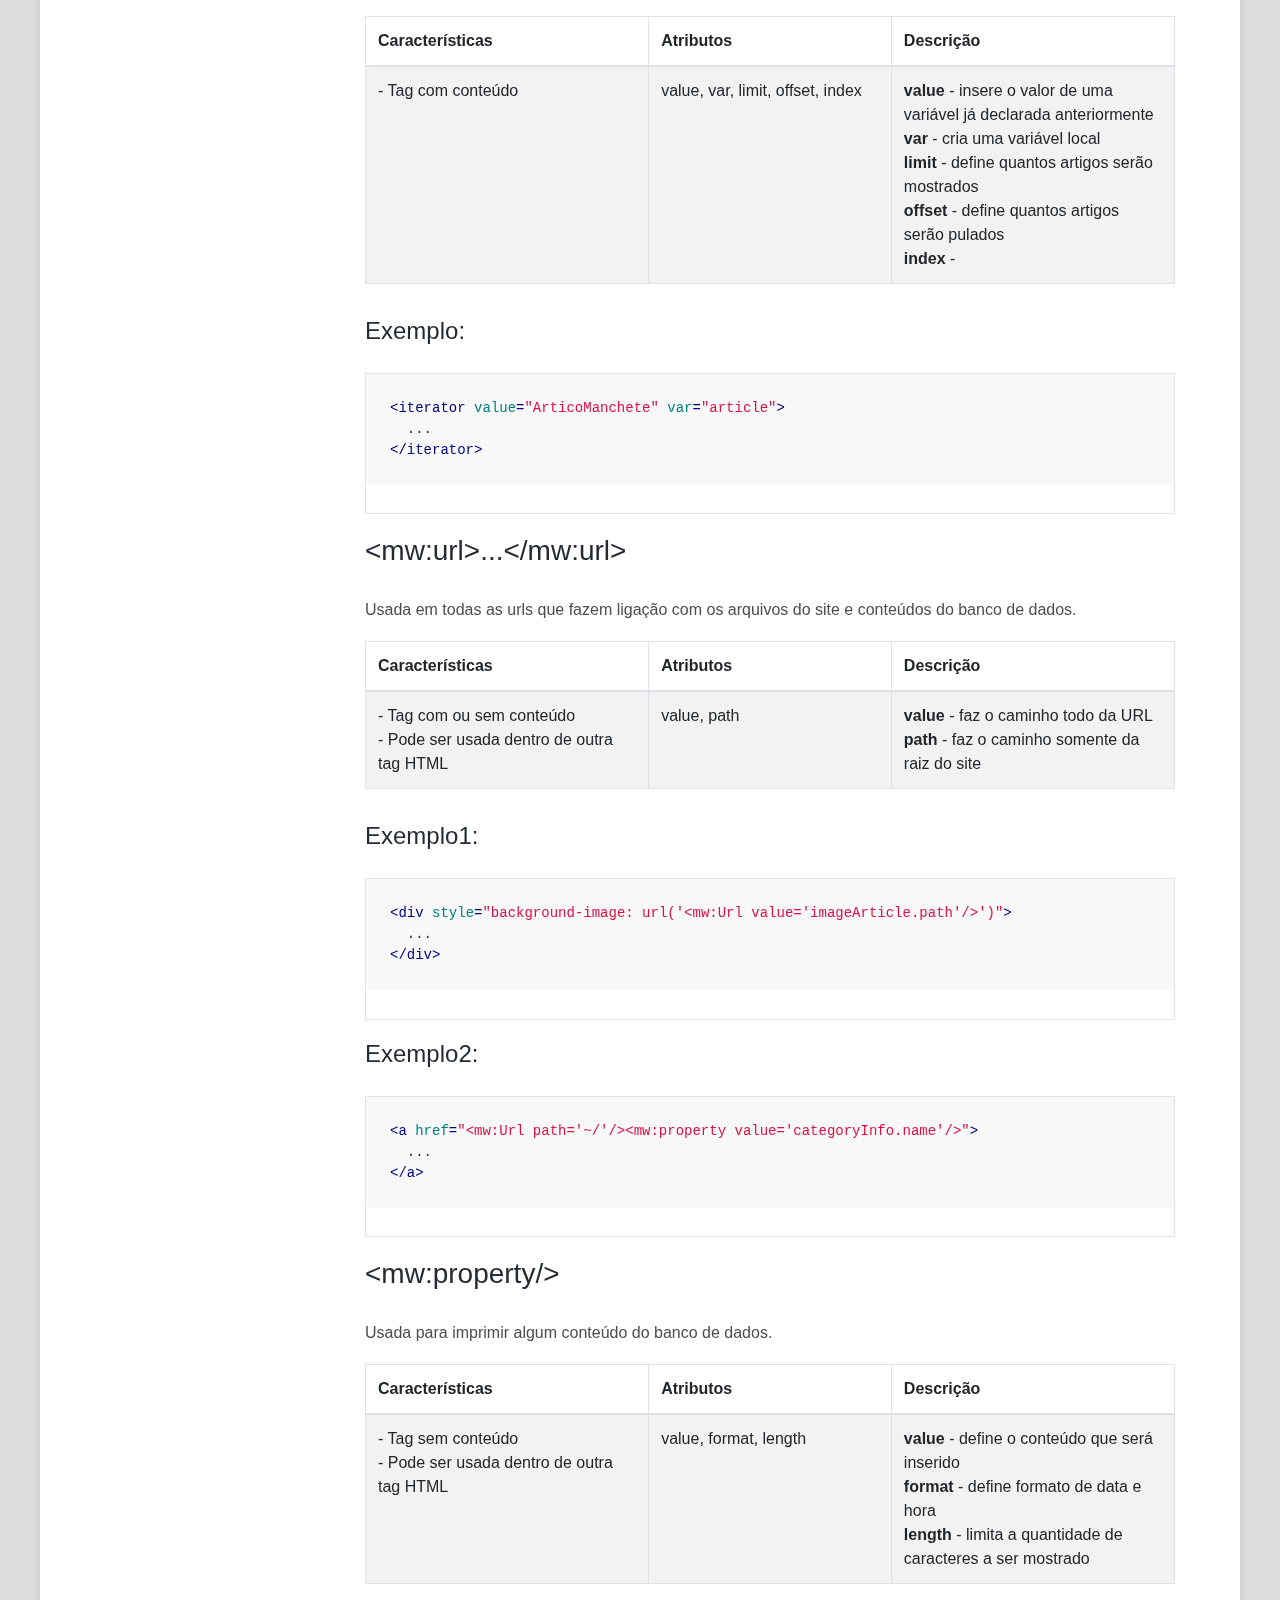
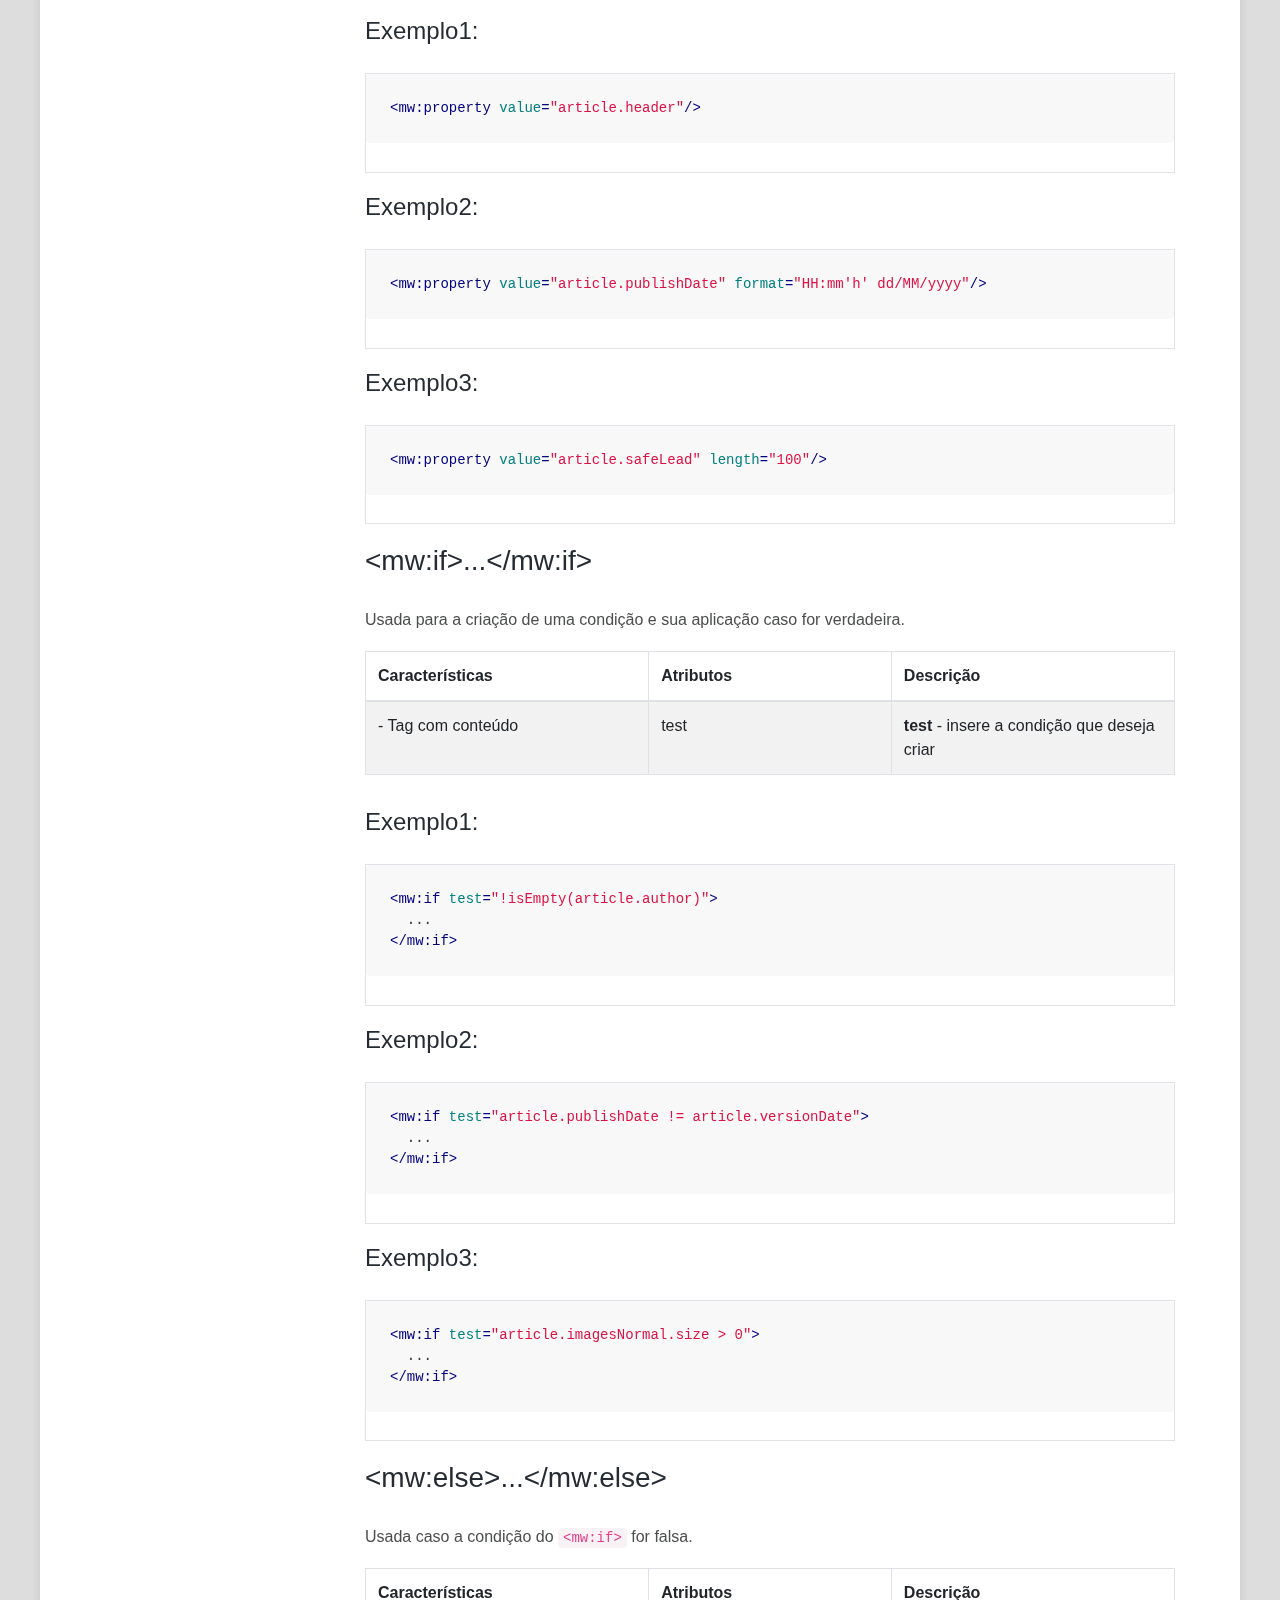
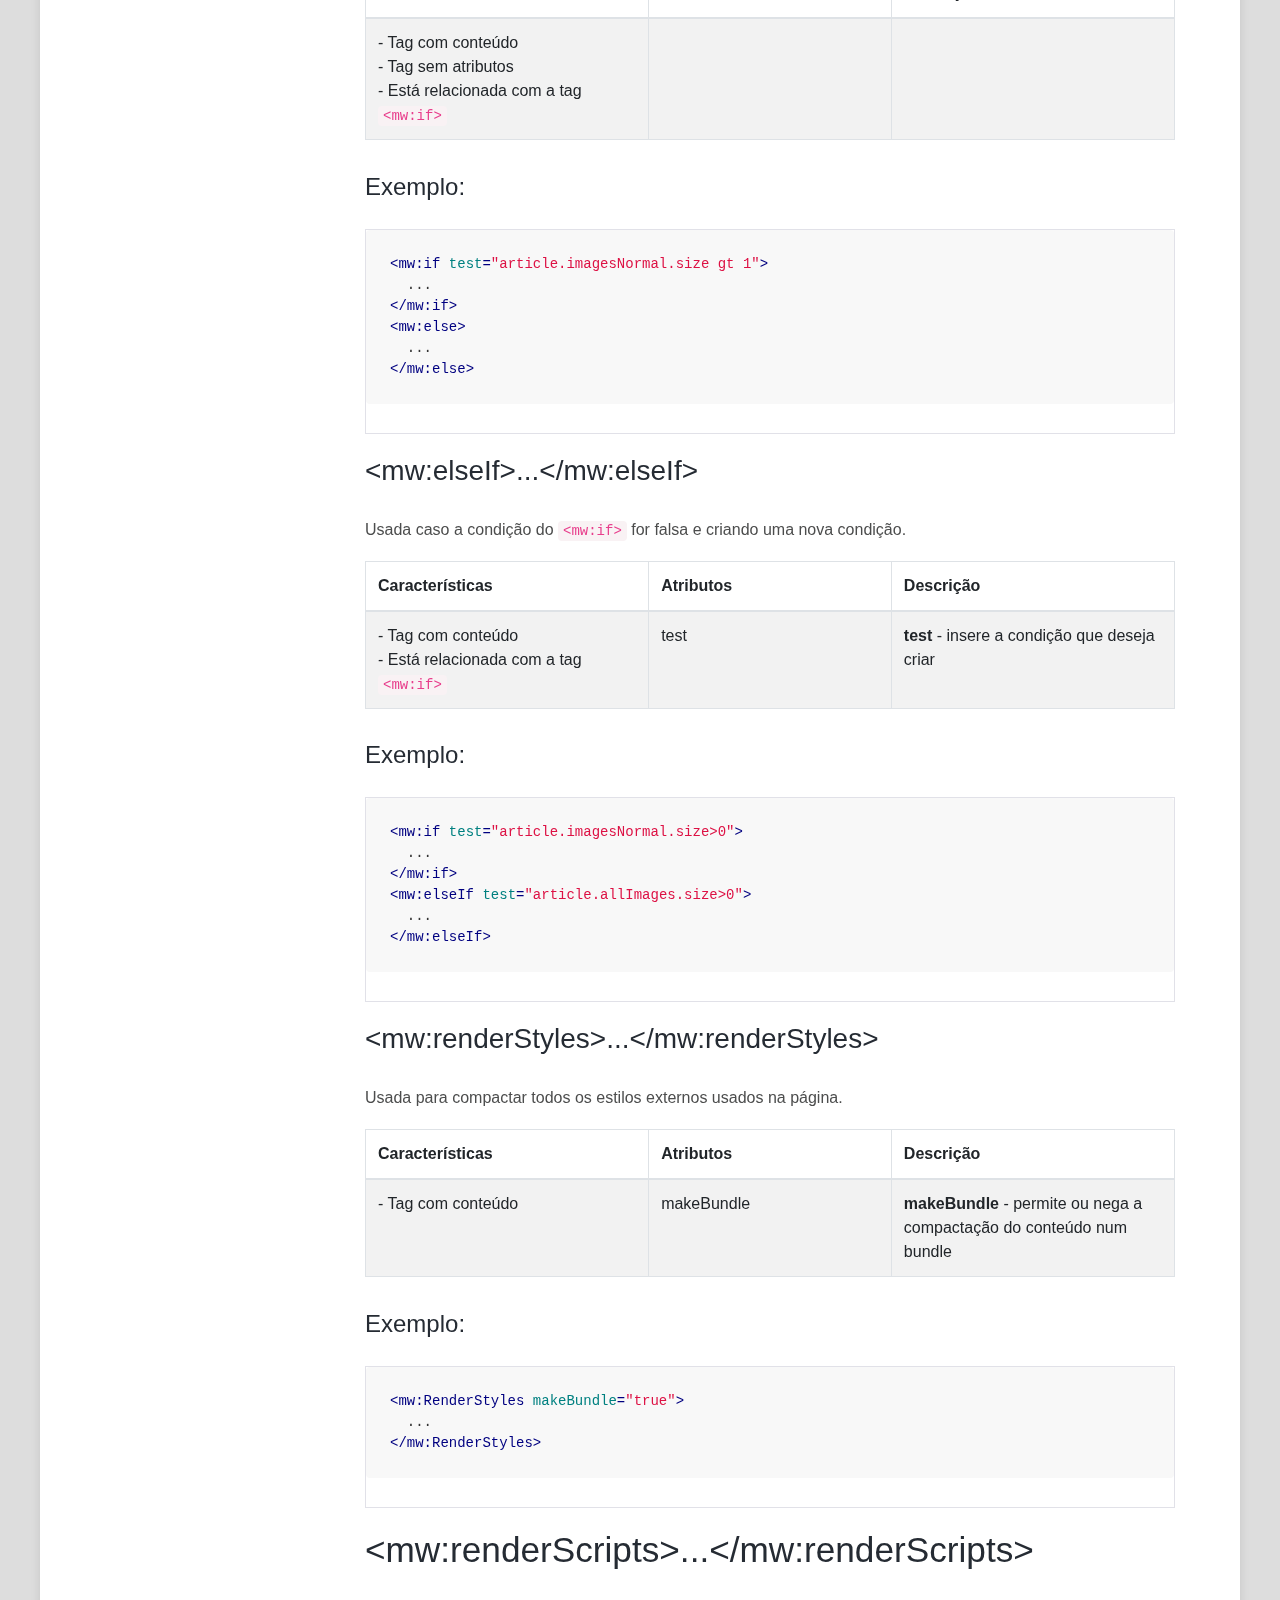
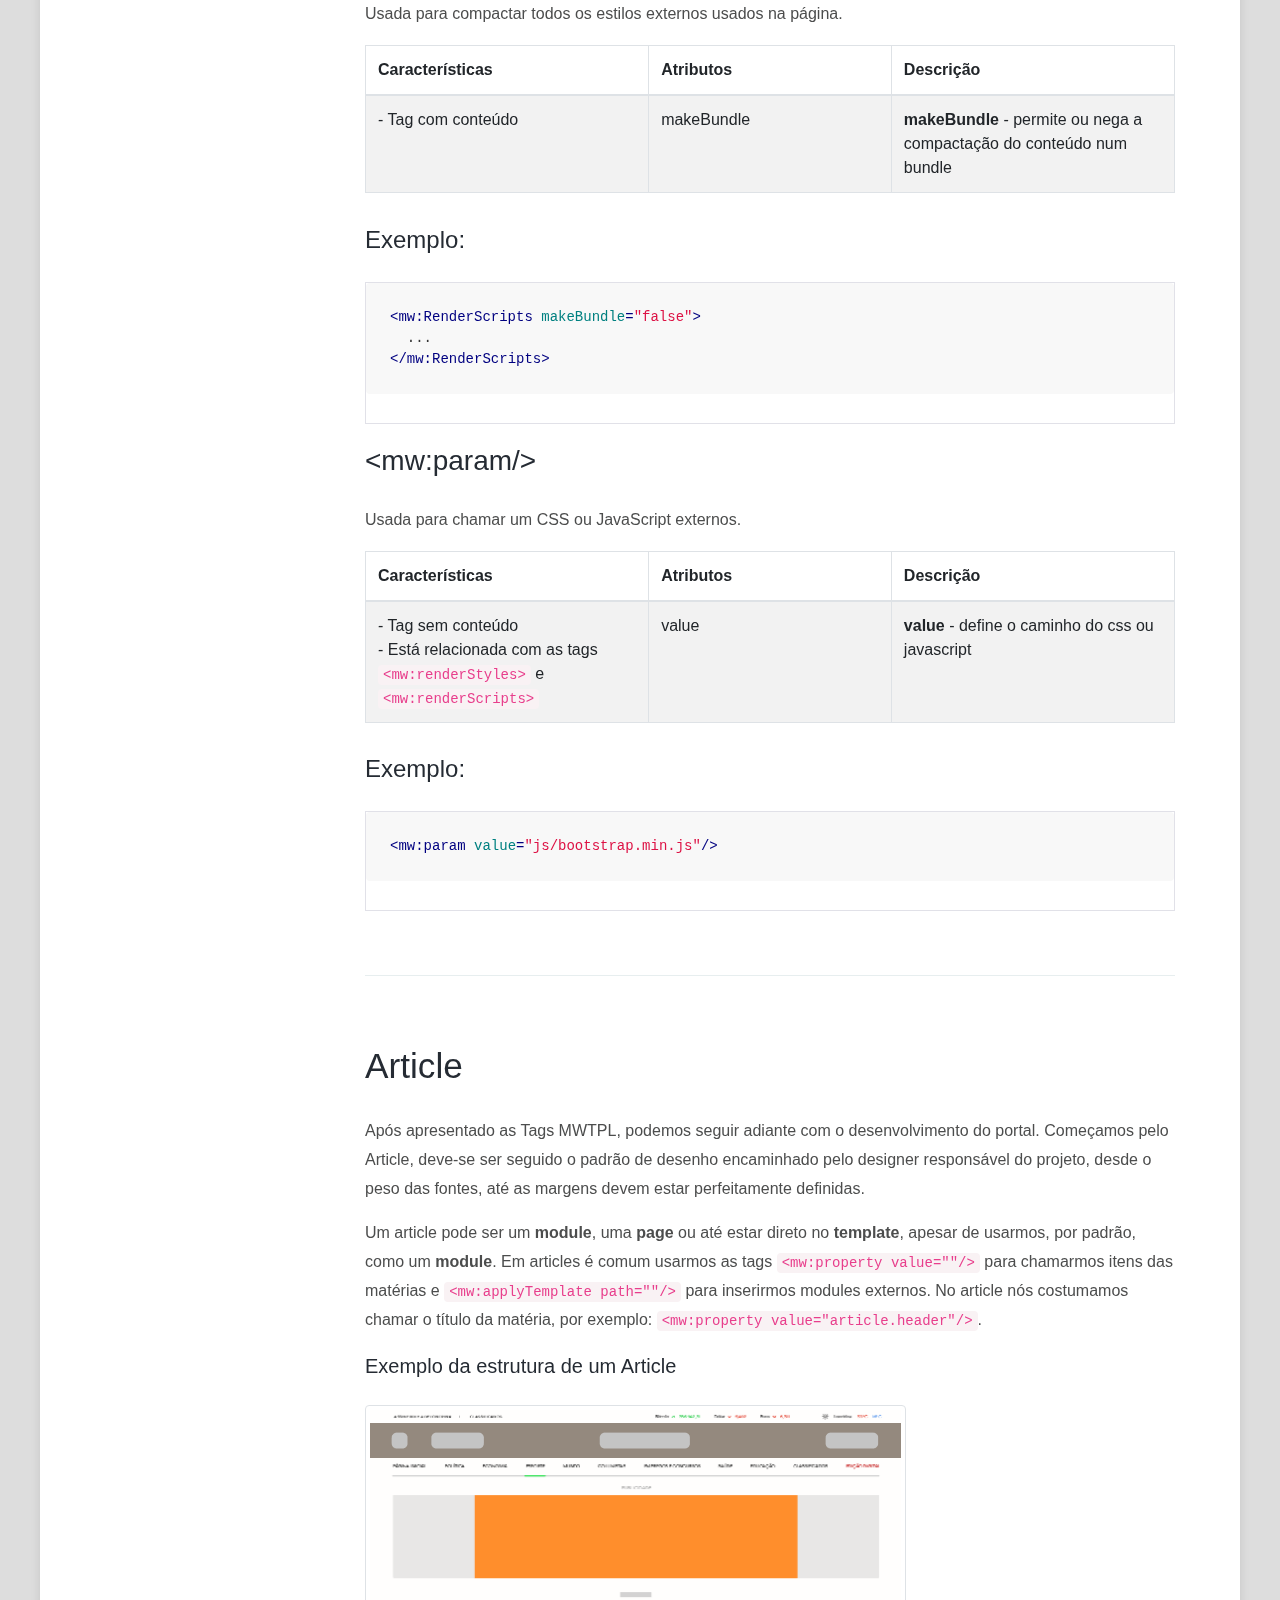
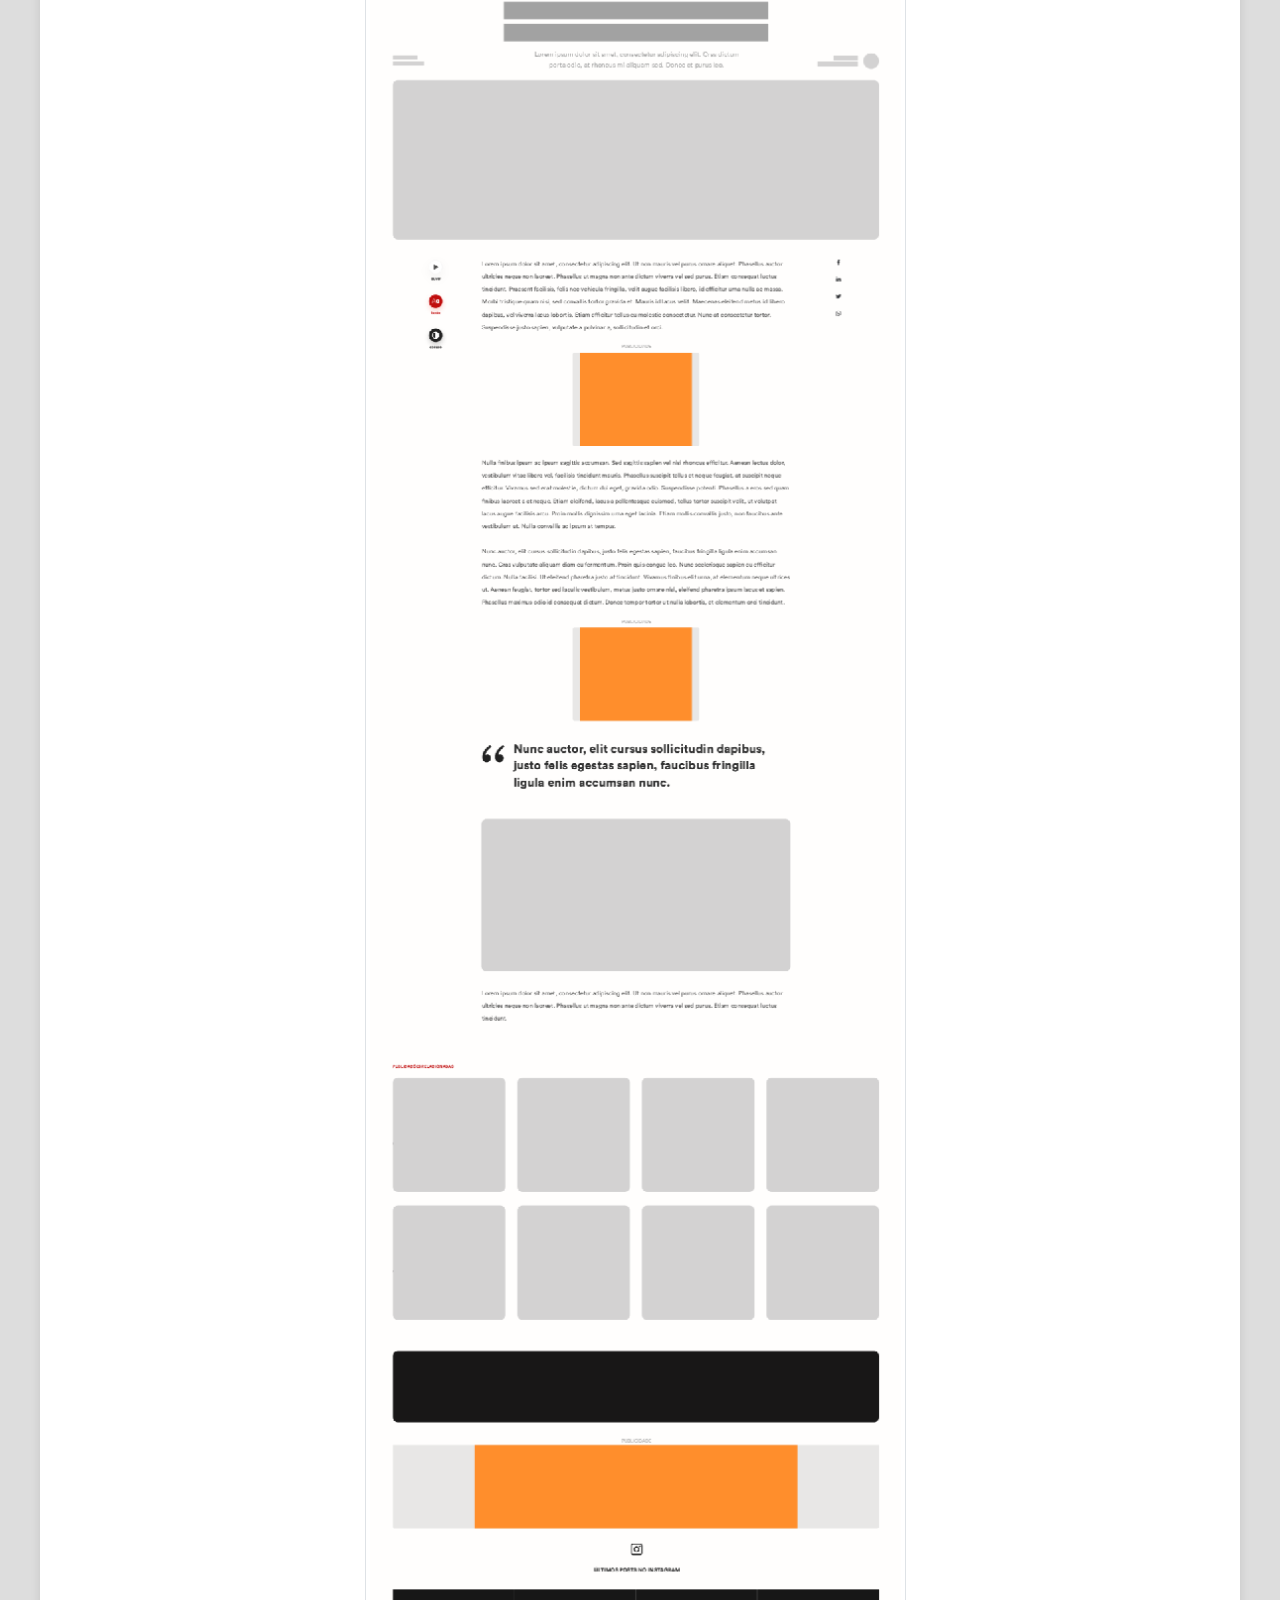
==== commit cc6a5648: "Update index.html" ====
--- a/doc/index.html
+++ b/doc/index.html
@@ -148,7 +148,7 @@
           <!-- Getting Started
 		============================ -->
           <section id="mw_inicio">
-            <h1>Inicio</h1>
+            <h1>Início</h1>
             <h2>Documentação para fins de consulta e conhecimento sobre como elaborar um projeto de portal com os
               conceitos da Mundiware.</h2>
             <p class="lead">Em constante atualização.</p>
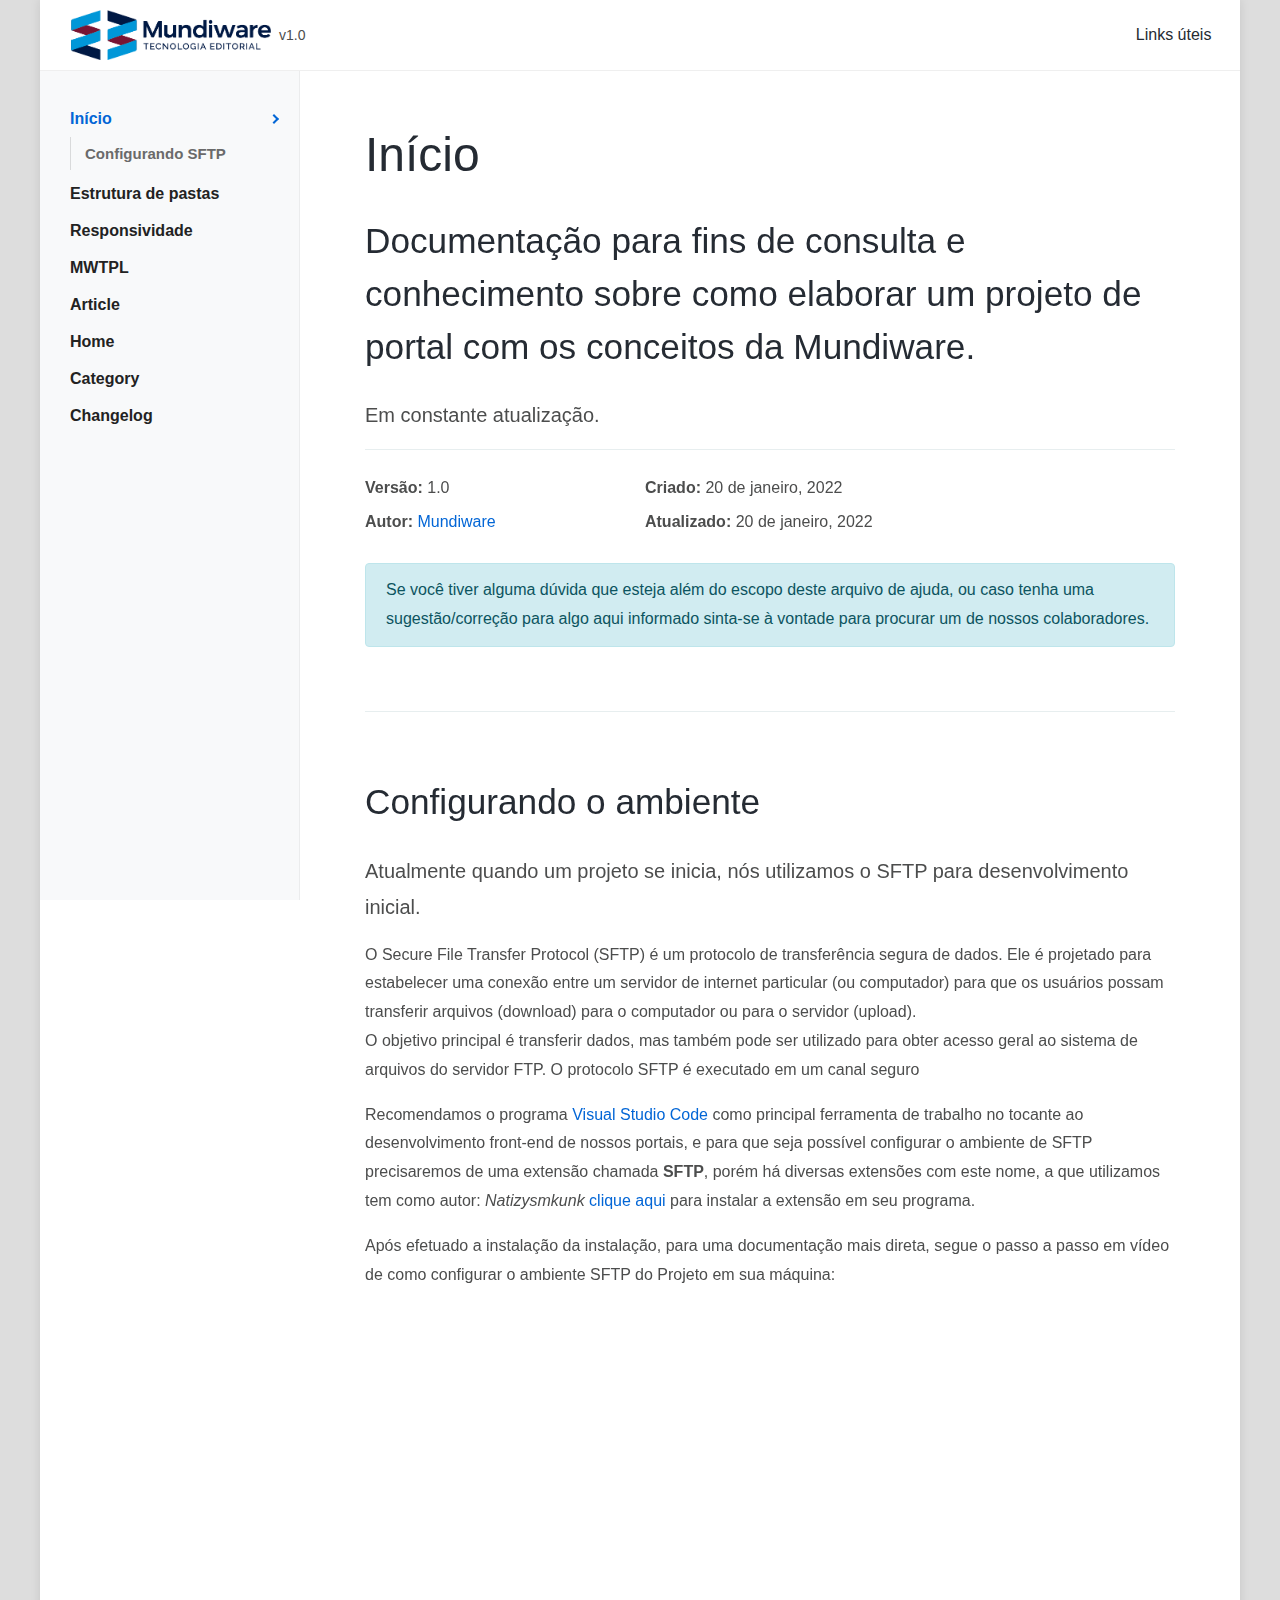
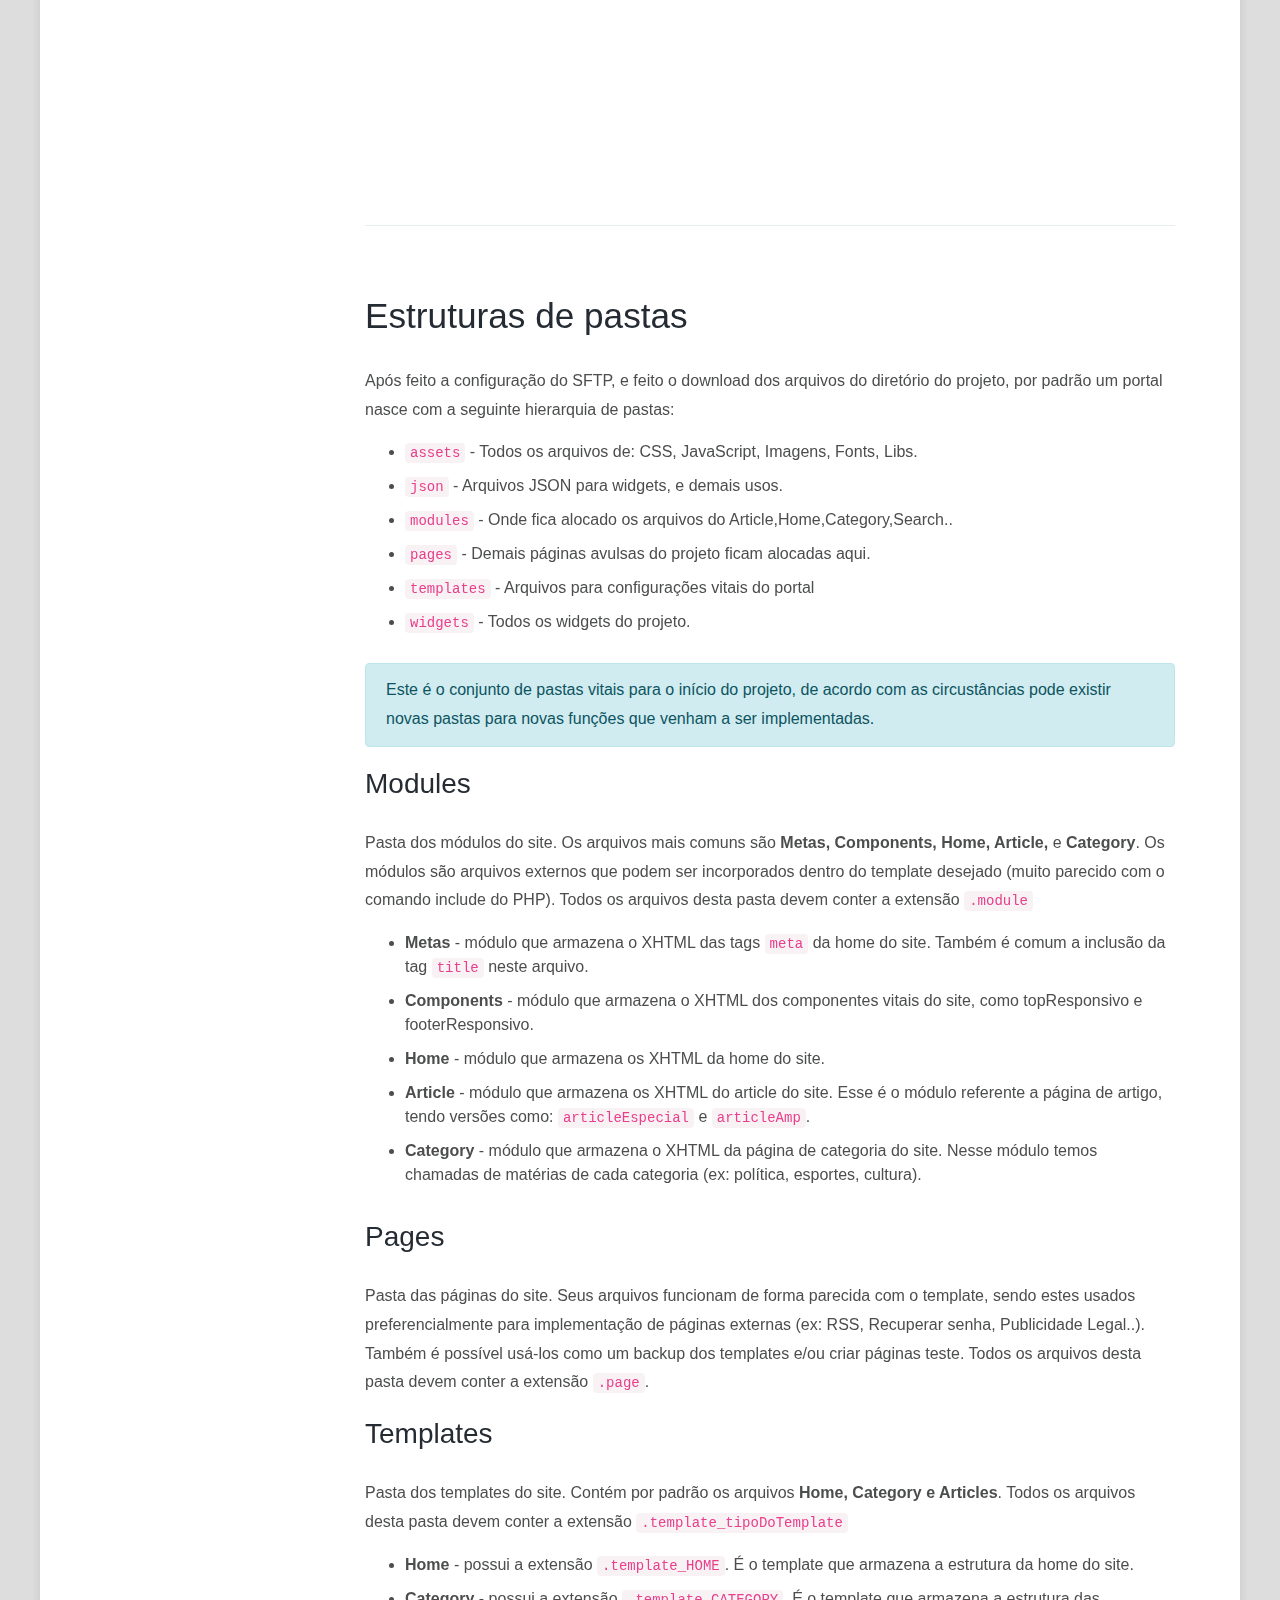
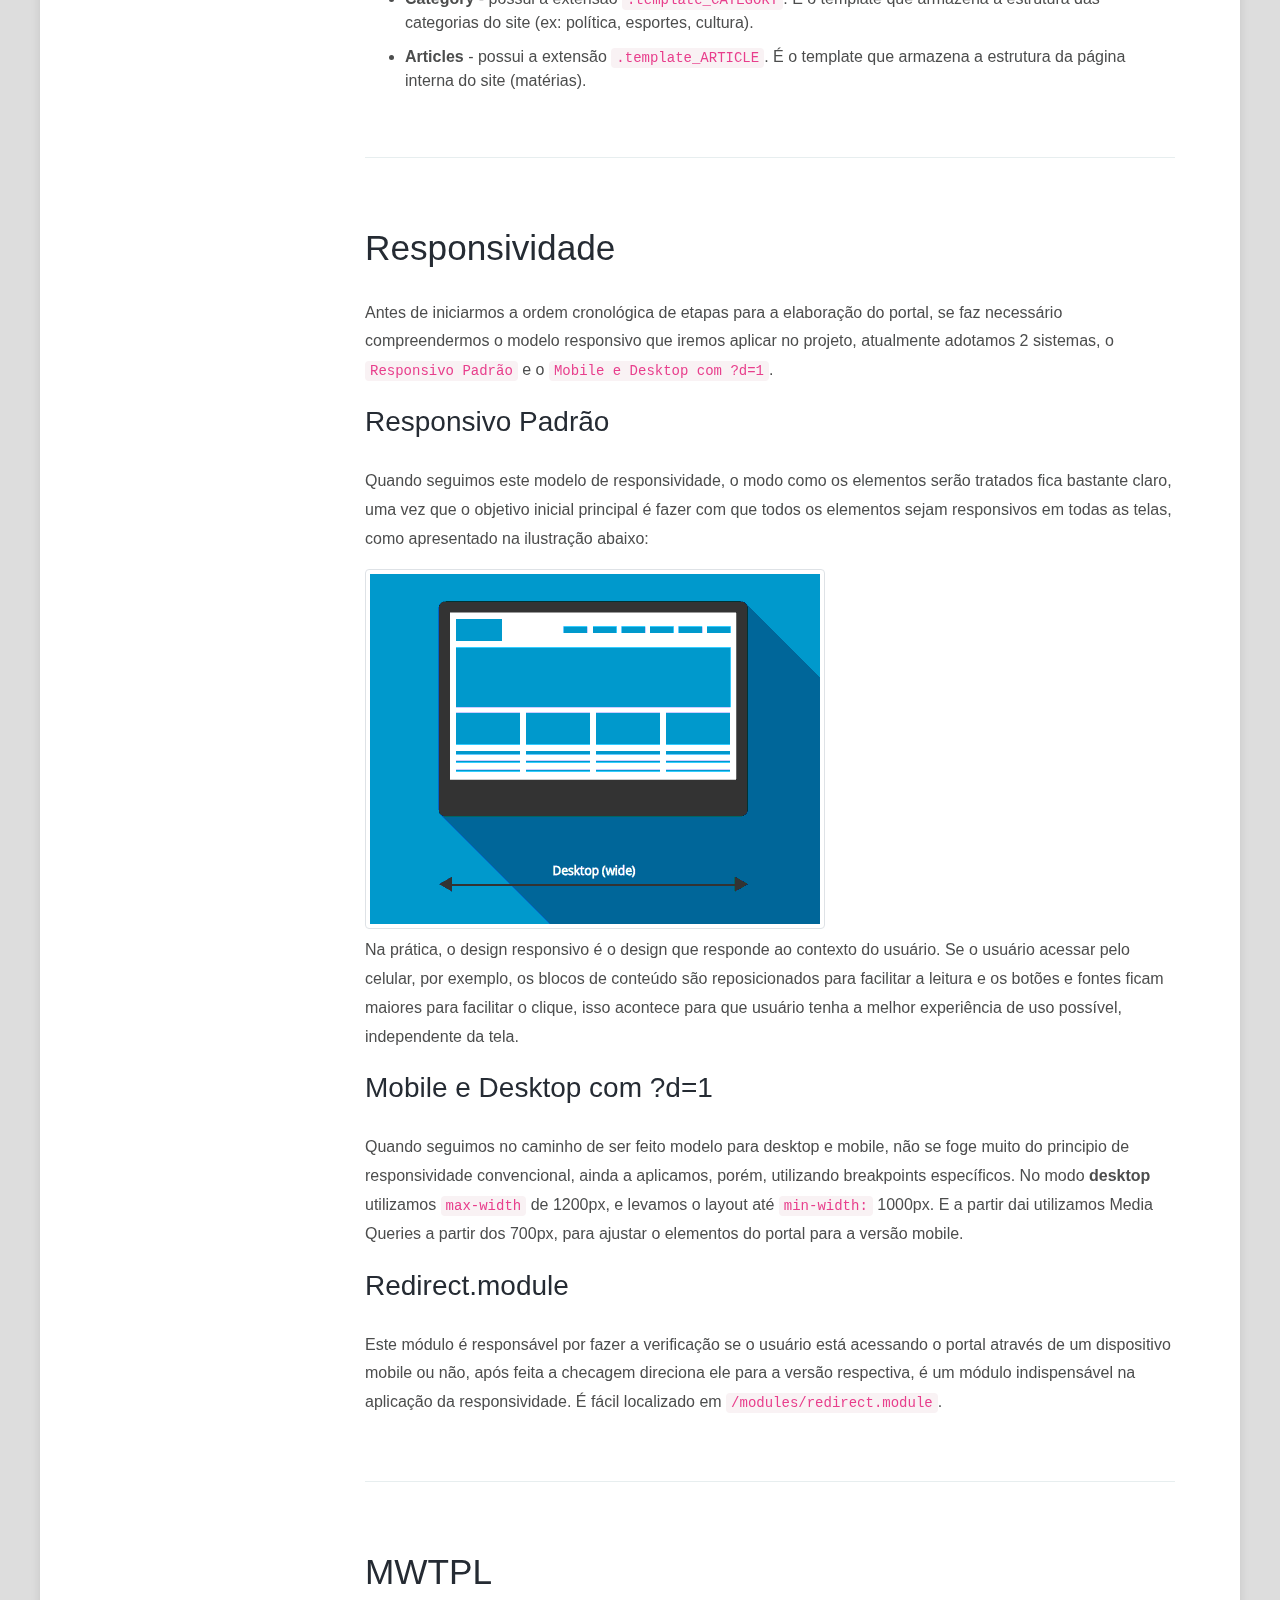
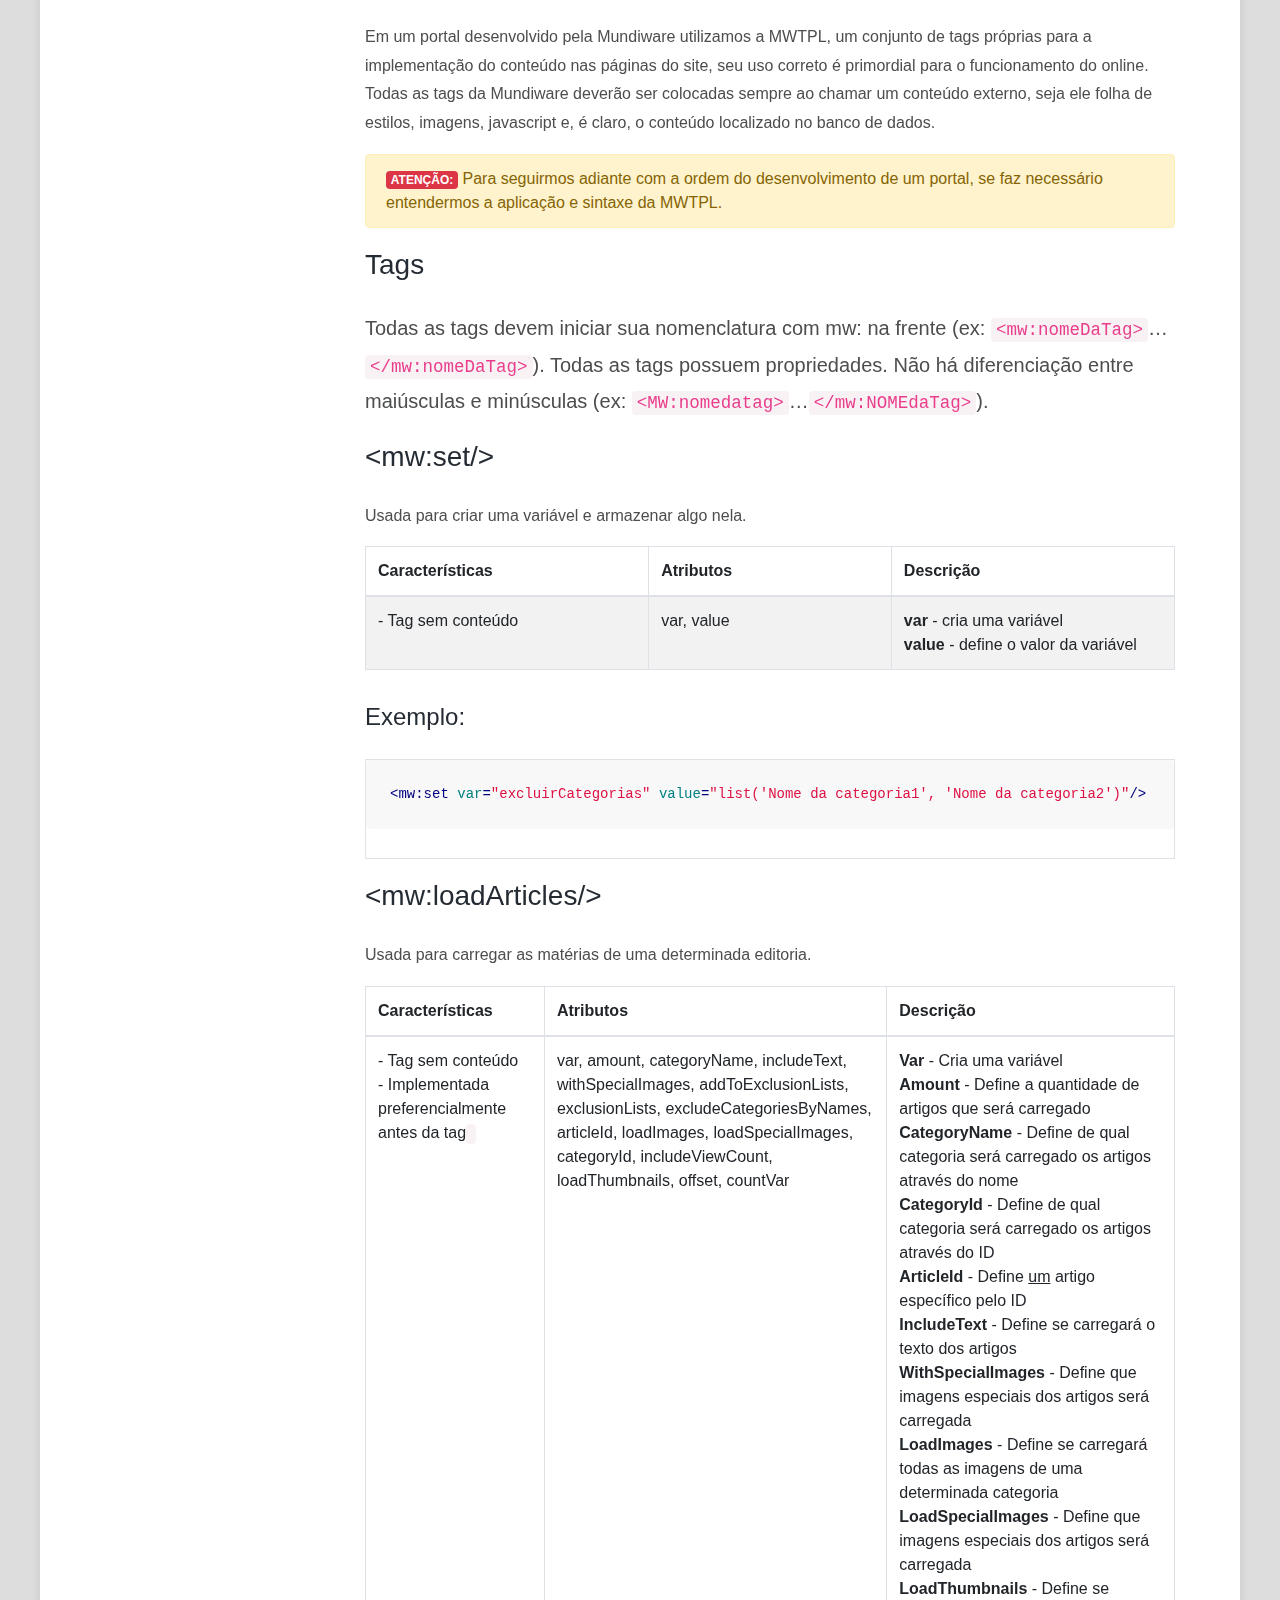
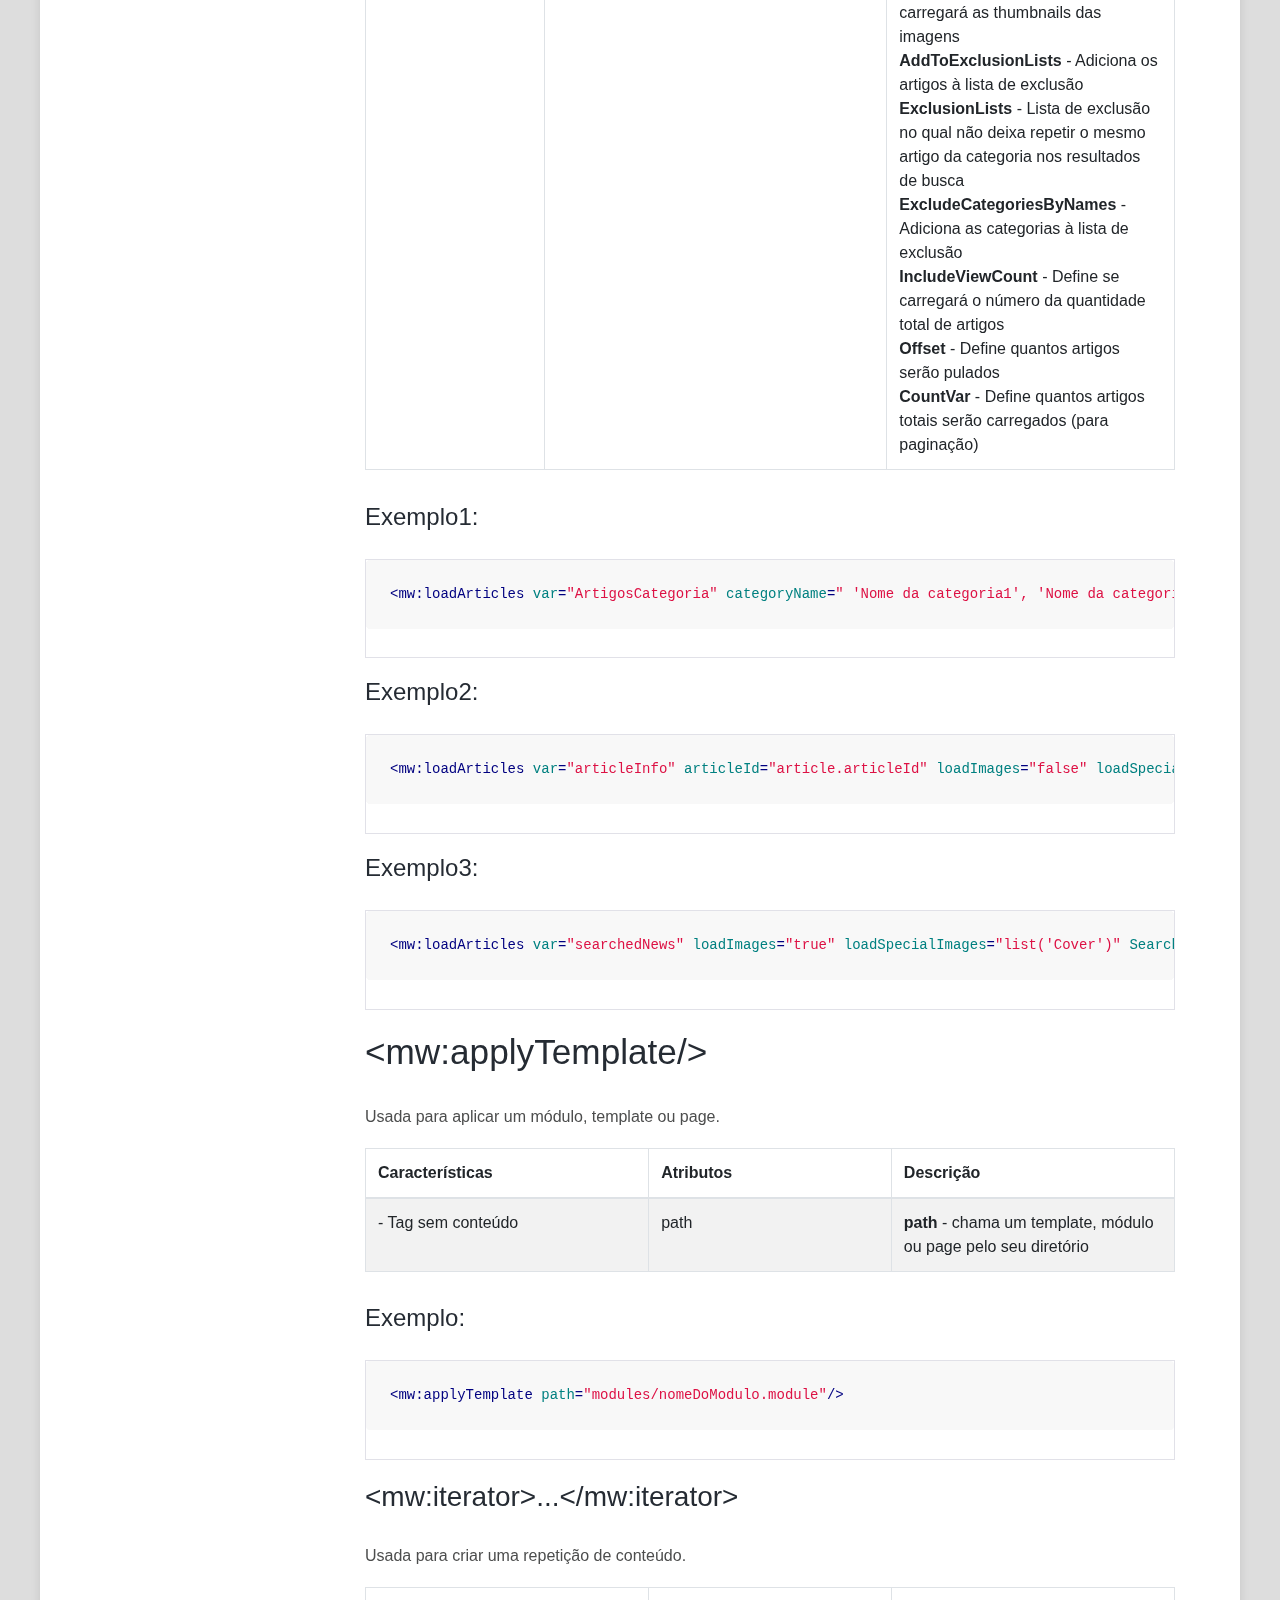
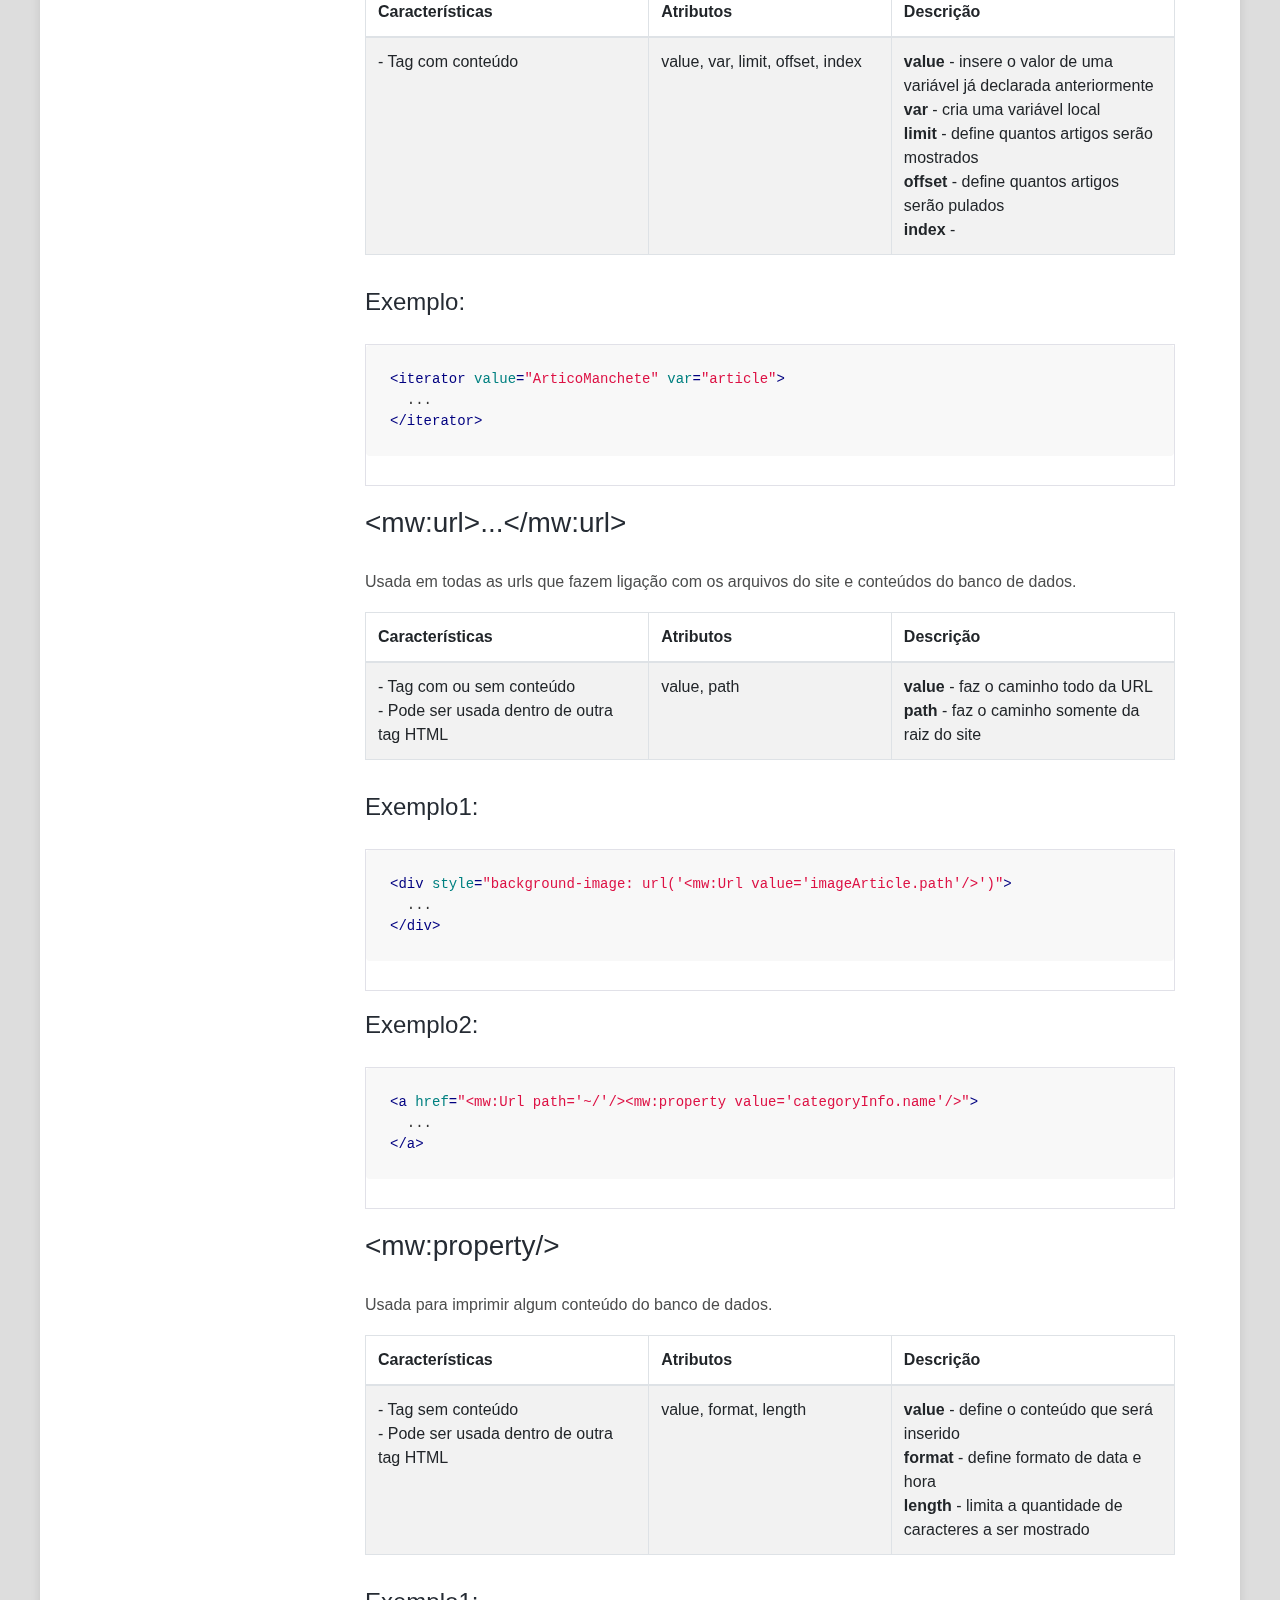
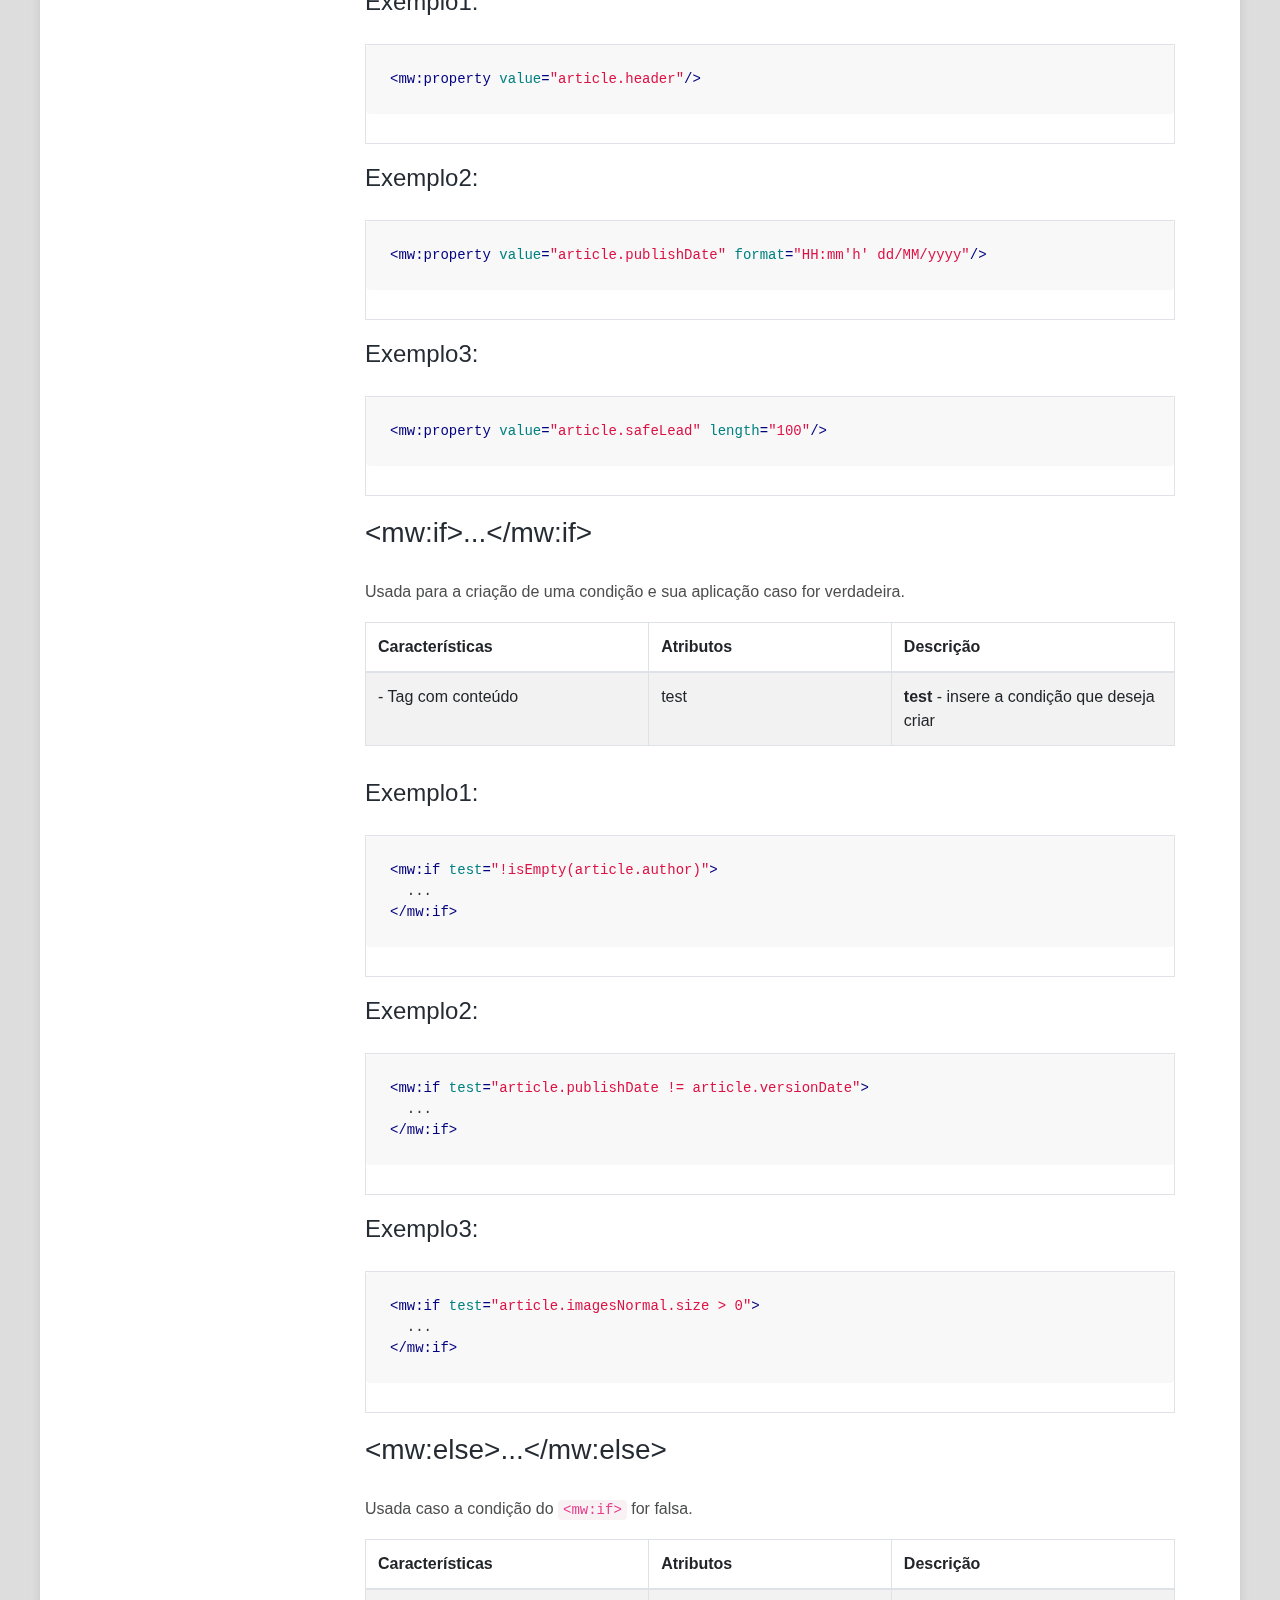
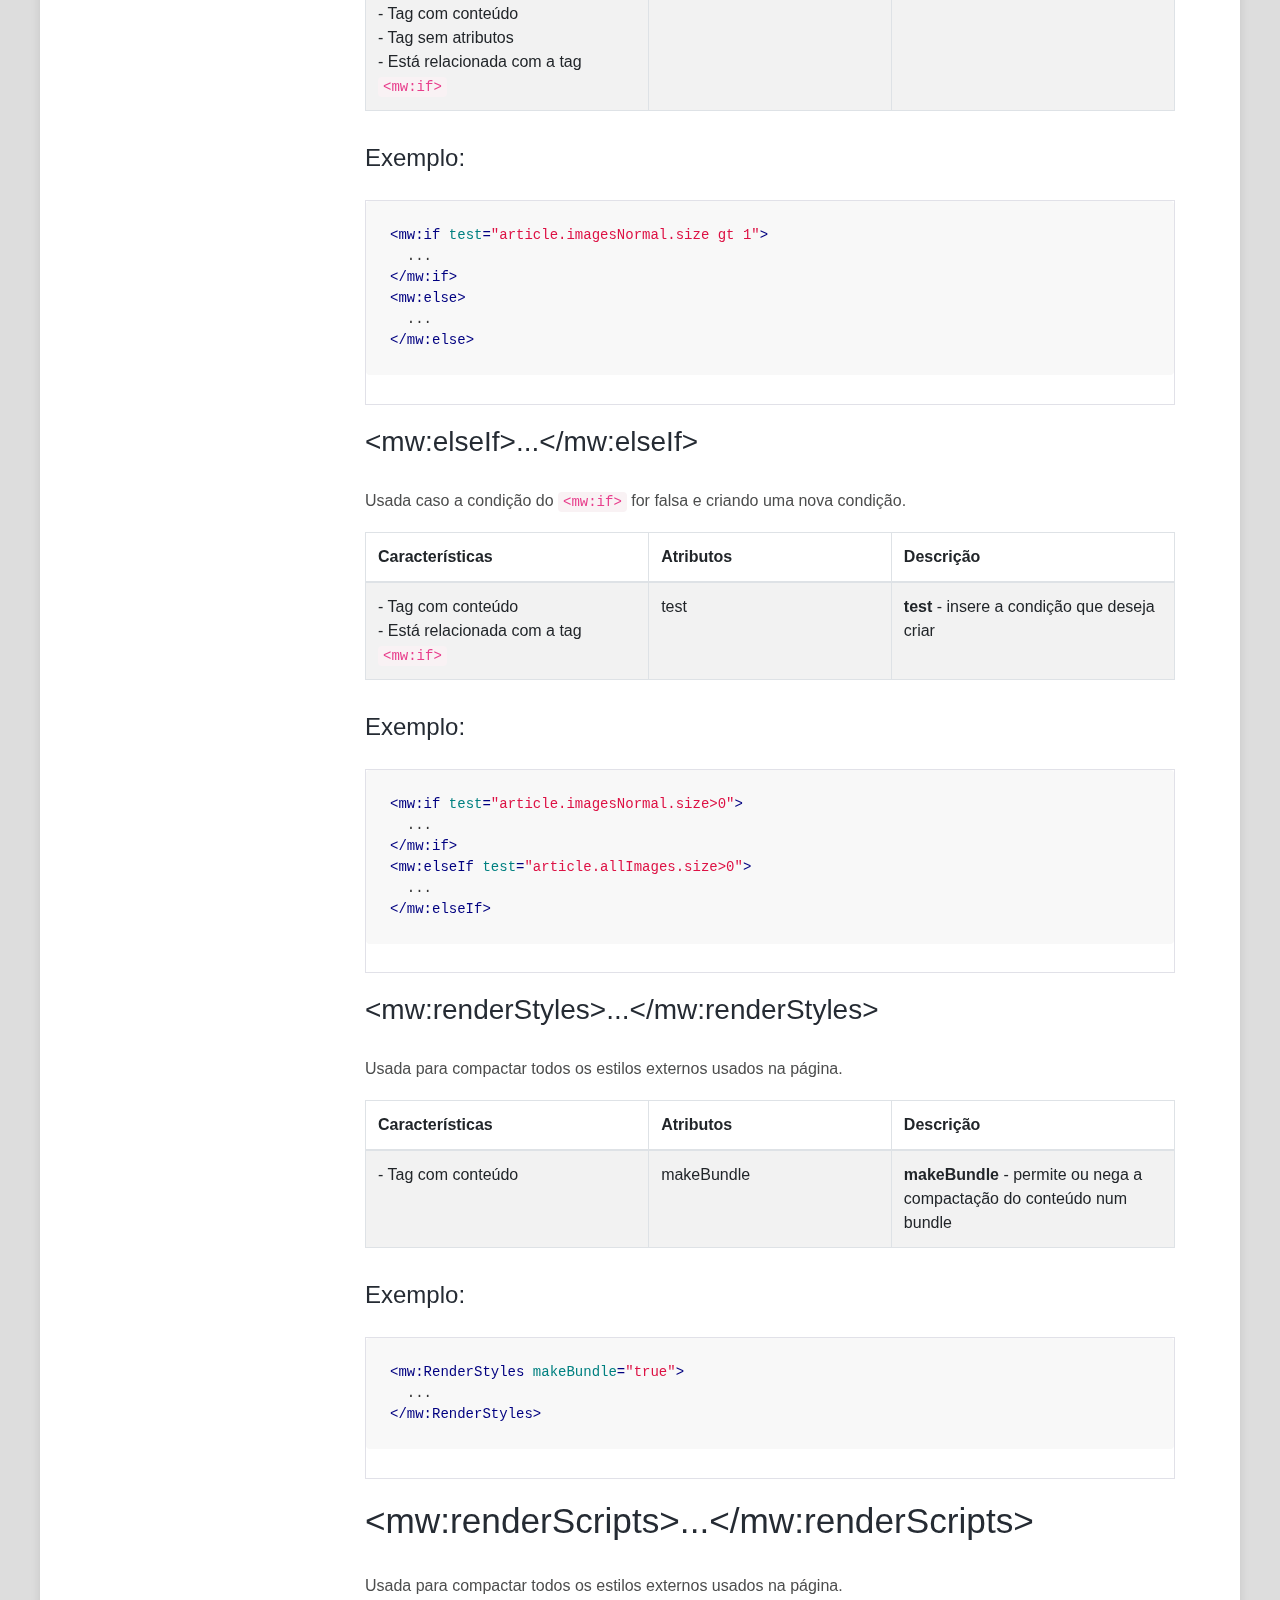
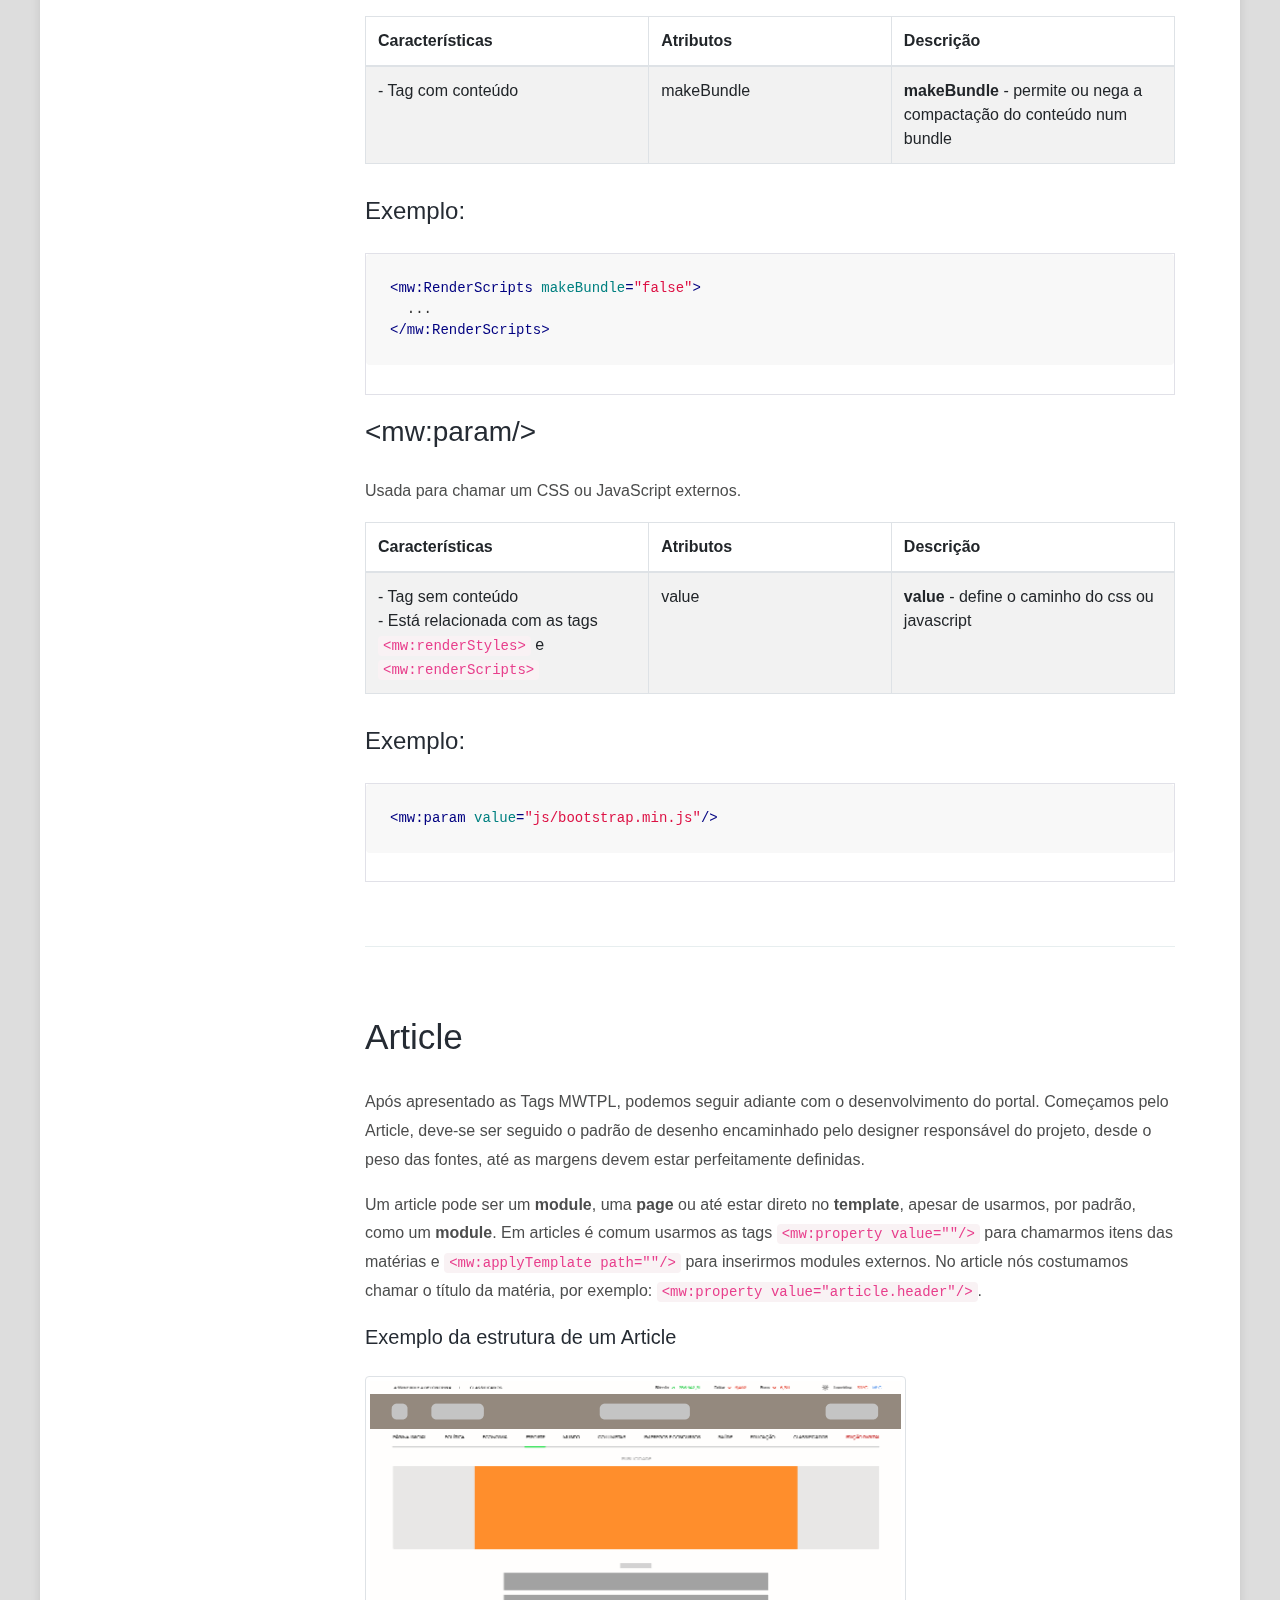
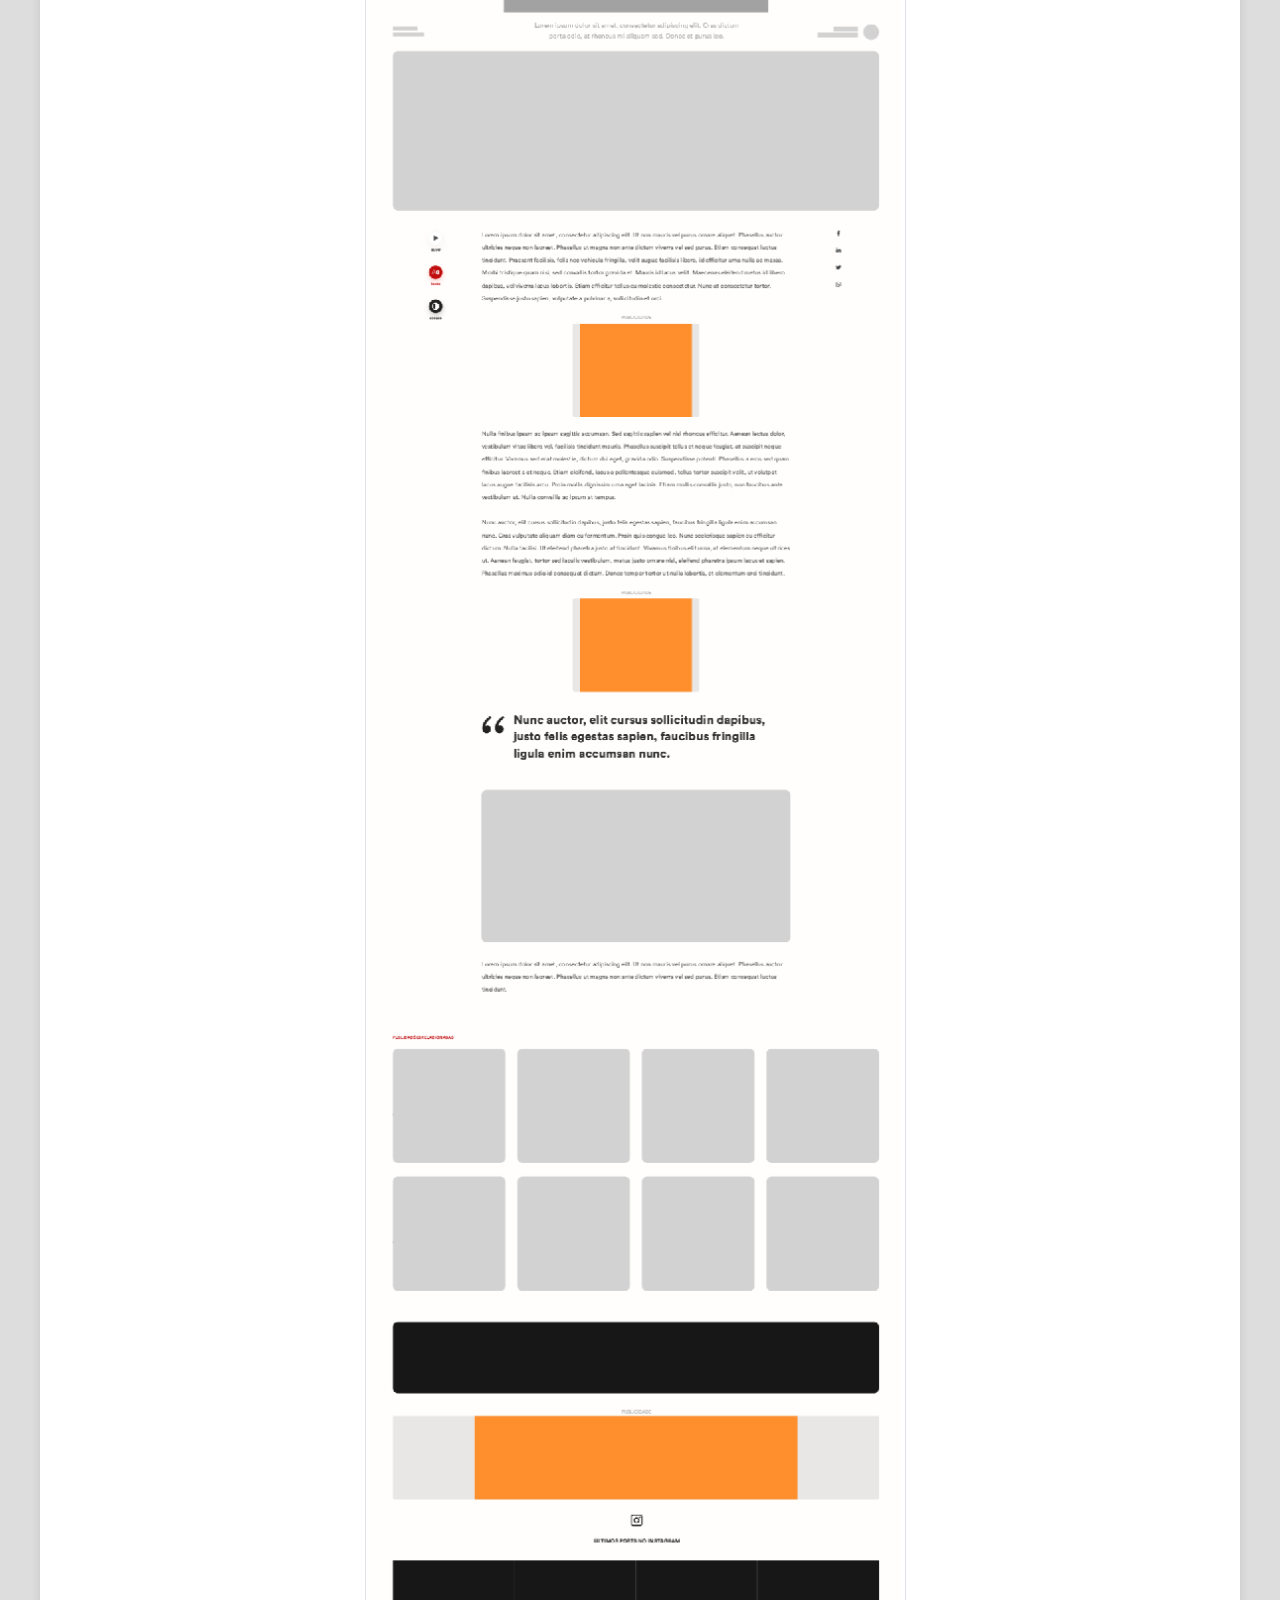
==== commit a54667c4: "Update index.html" ====
--- a/doc/index.html
+++ b/doc/index.html
@@ -223,8 +223,7 @@
               circustâncias pode existir novas pastas para novas funções que venham a ser implementadas.</p>
 
             <h3 id="mw_modules">Modules</h3>
-            <p>Pasta dos módulos do site. Os arquivos mais comuns são <b>HeadMetasHome, HomeCSSBundle, Top, Menu,
-                Footer</b> e <b>HomeJSBundle</b>. Os módulos são arquivos externos que podem ser incorporados dentro do
+            <p>Pasta dos módulos do site. Os arquivos mais comuns são <b>Metas, Components, Home, Article,</b> e <b>Category</b>. Os módulos são arquivos externos que podem ser incorporados dentro do
               template desejado (muito parecido com o comando include do PHP). Todos os arquivos desta pasta devem
               conter a extensão <code>.module</code></p>
             <ul>
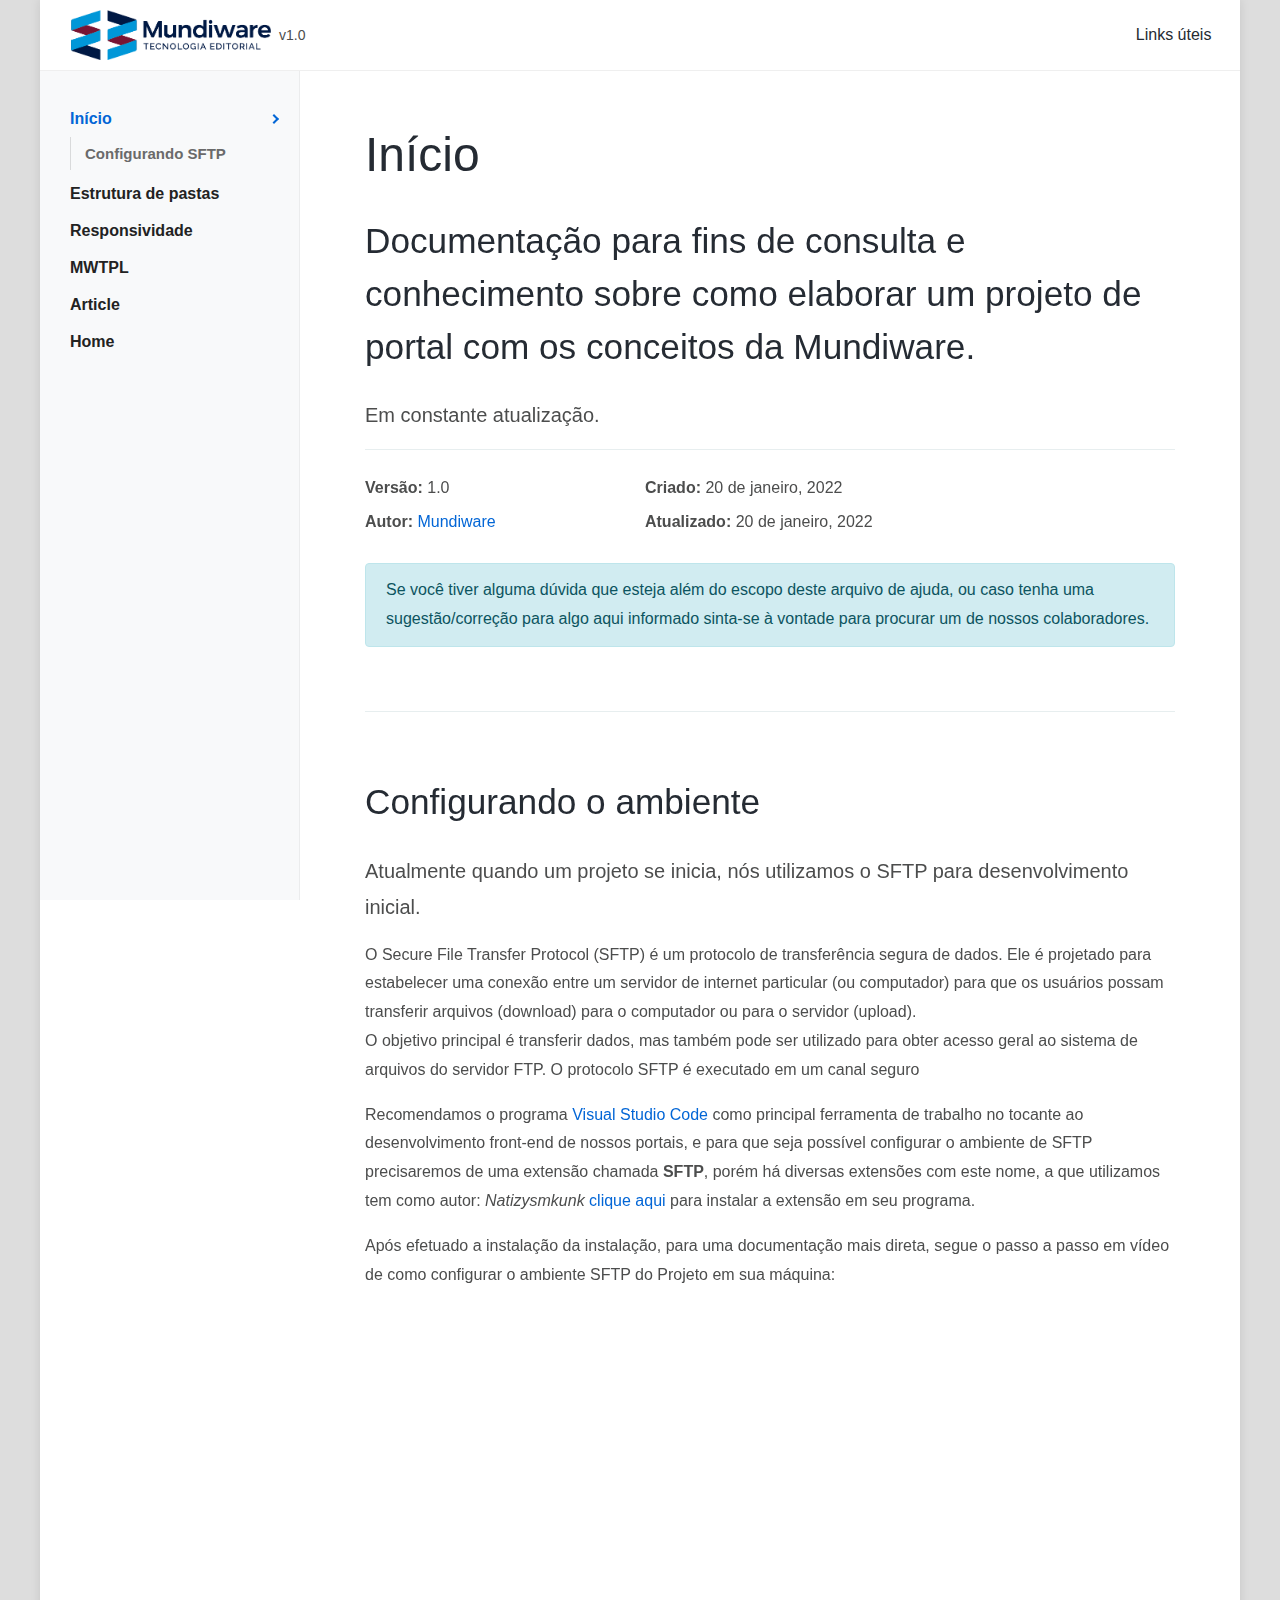
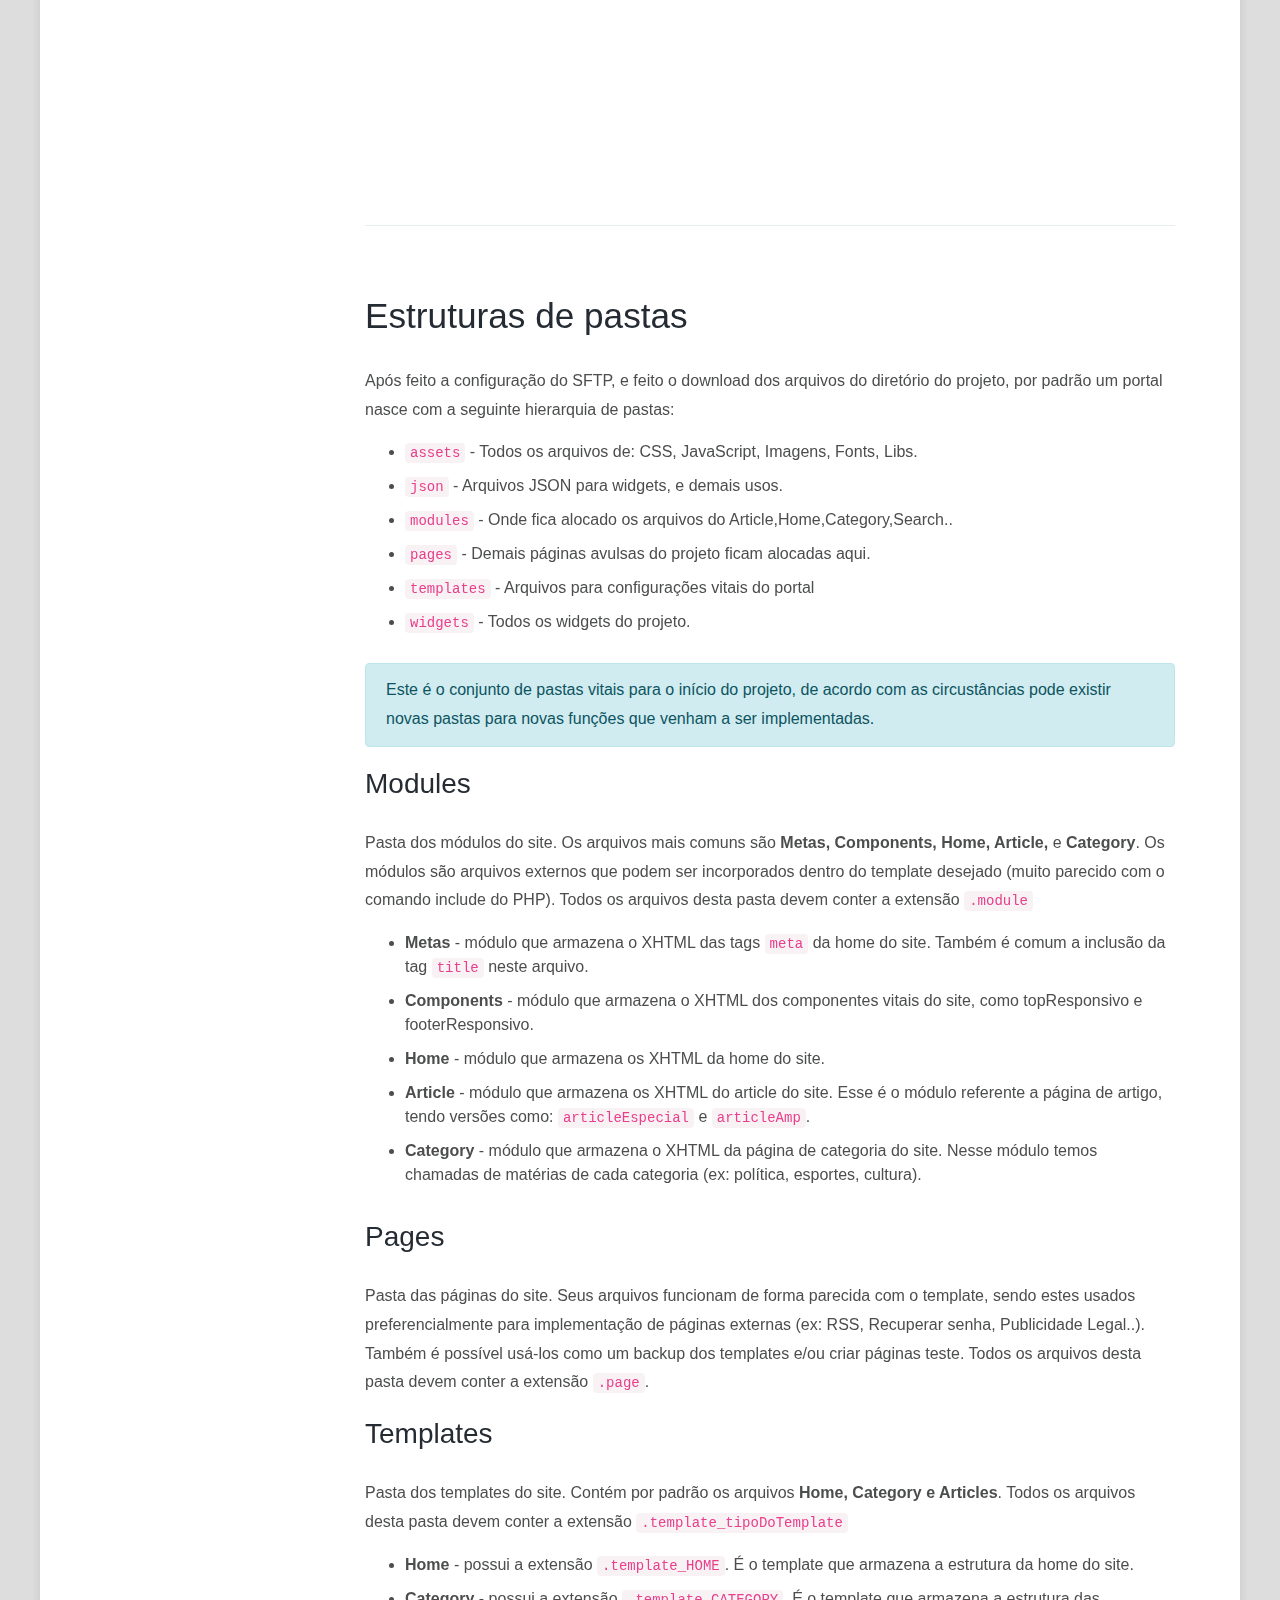
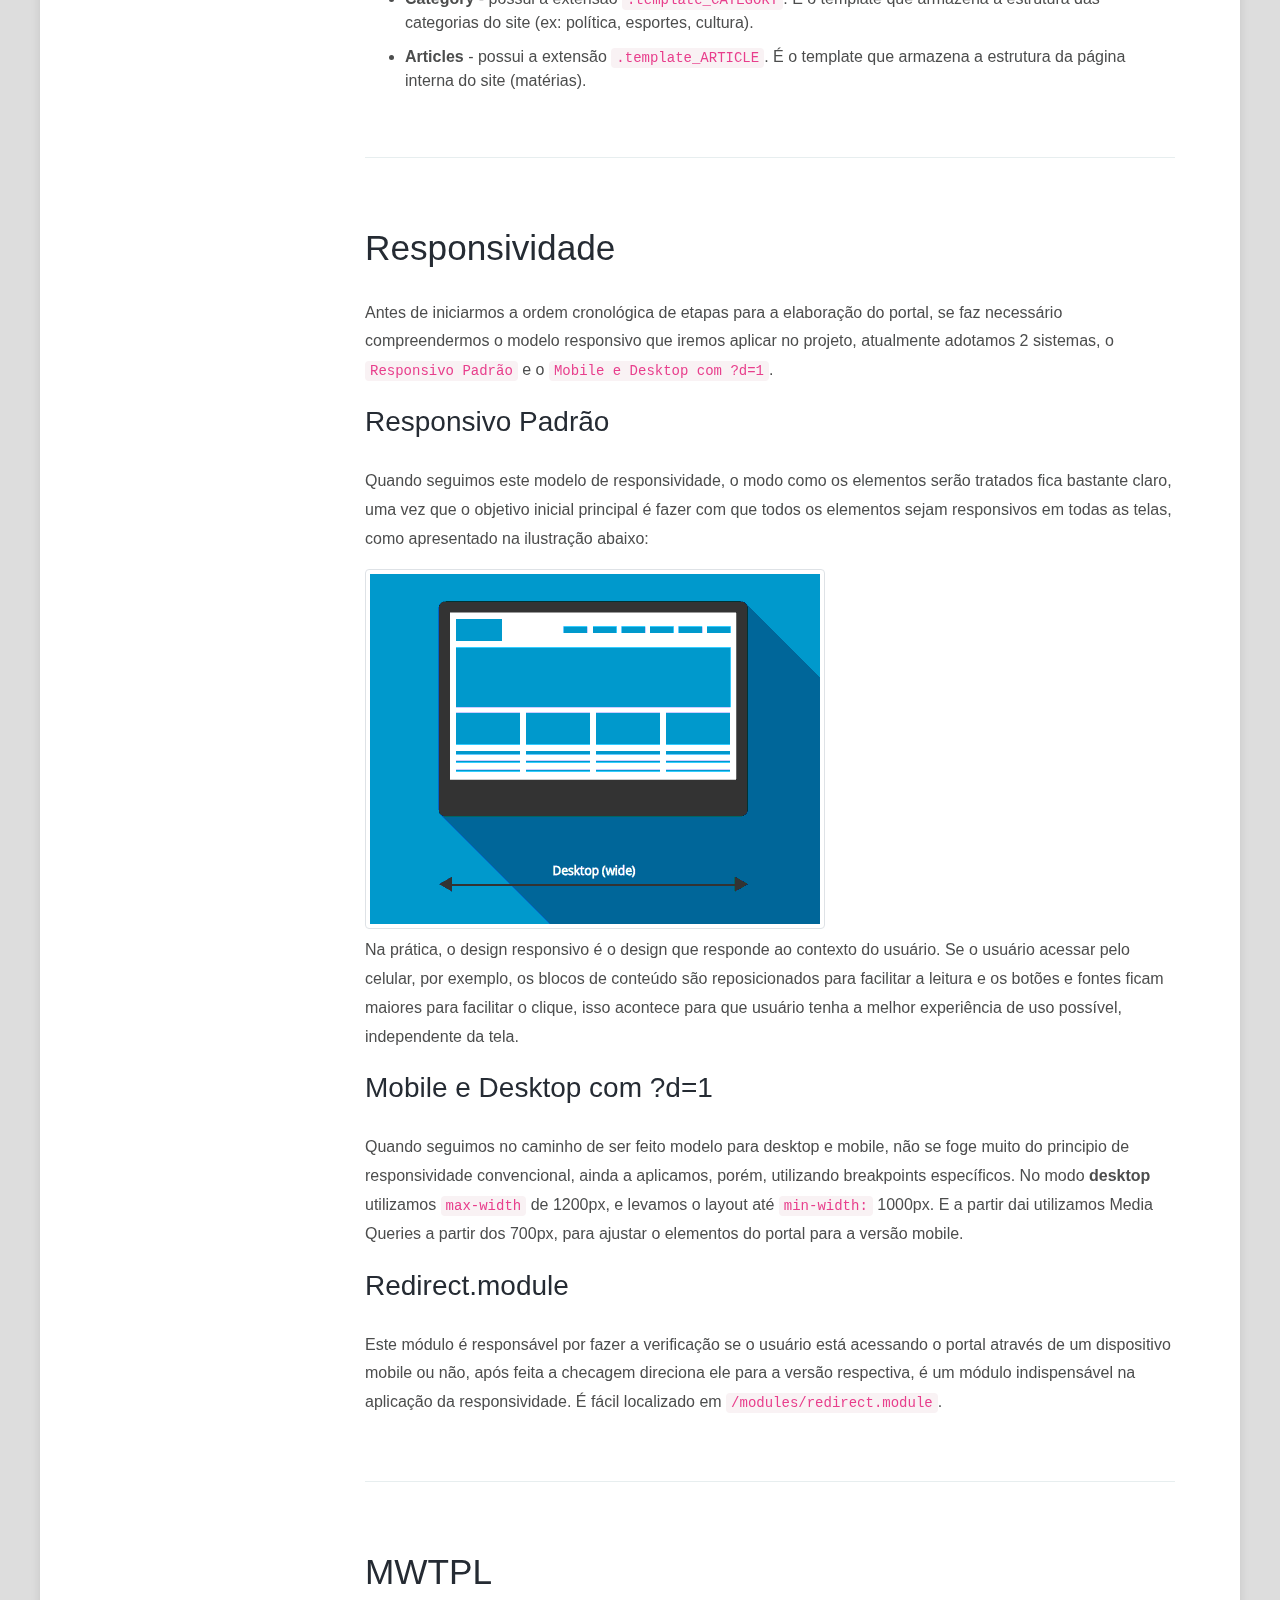
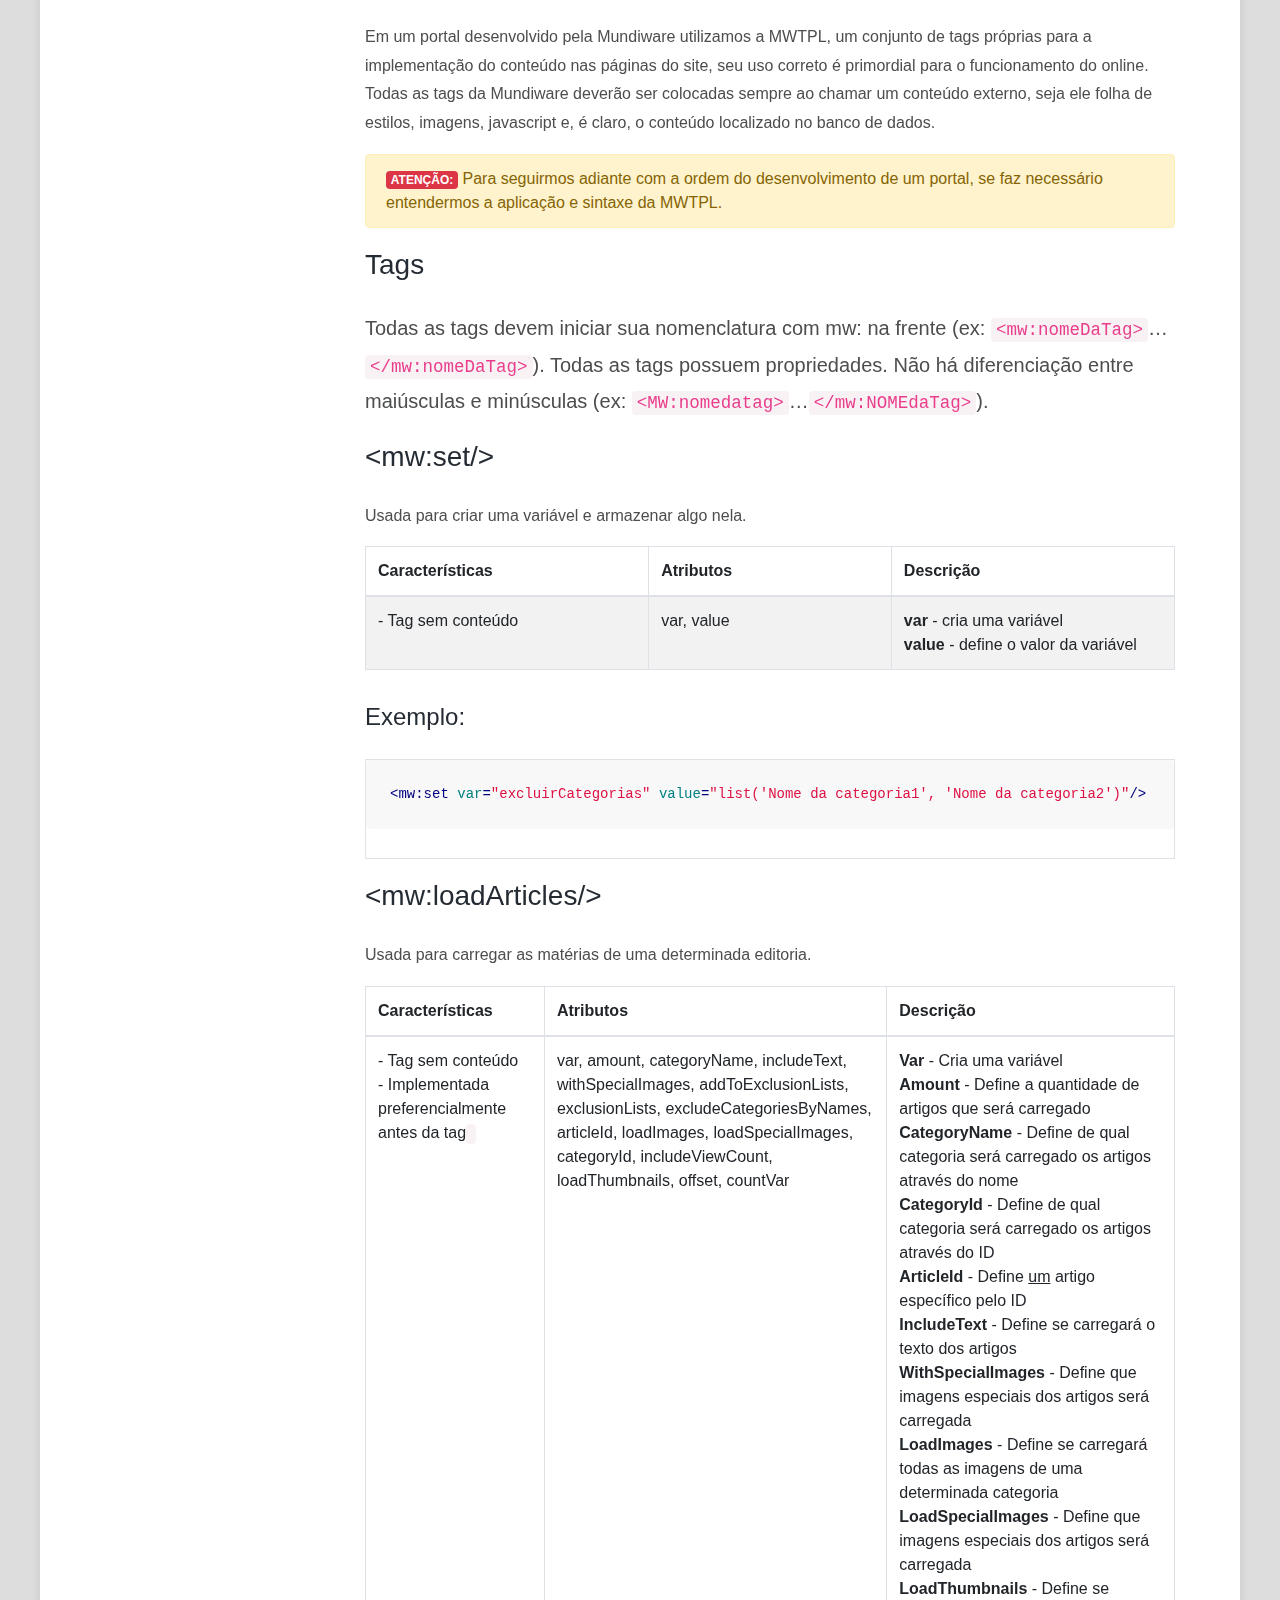
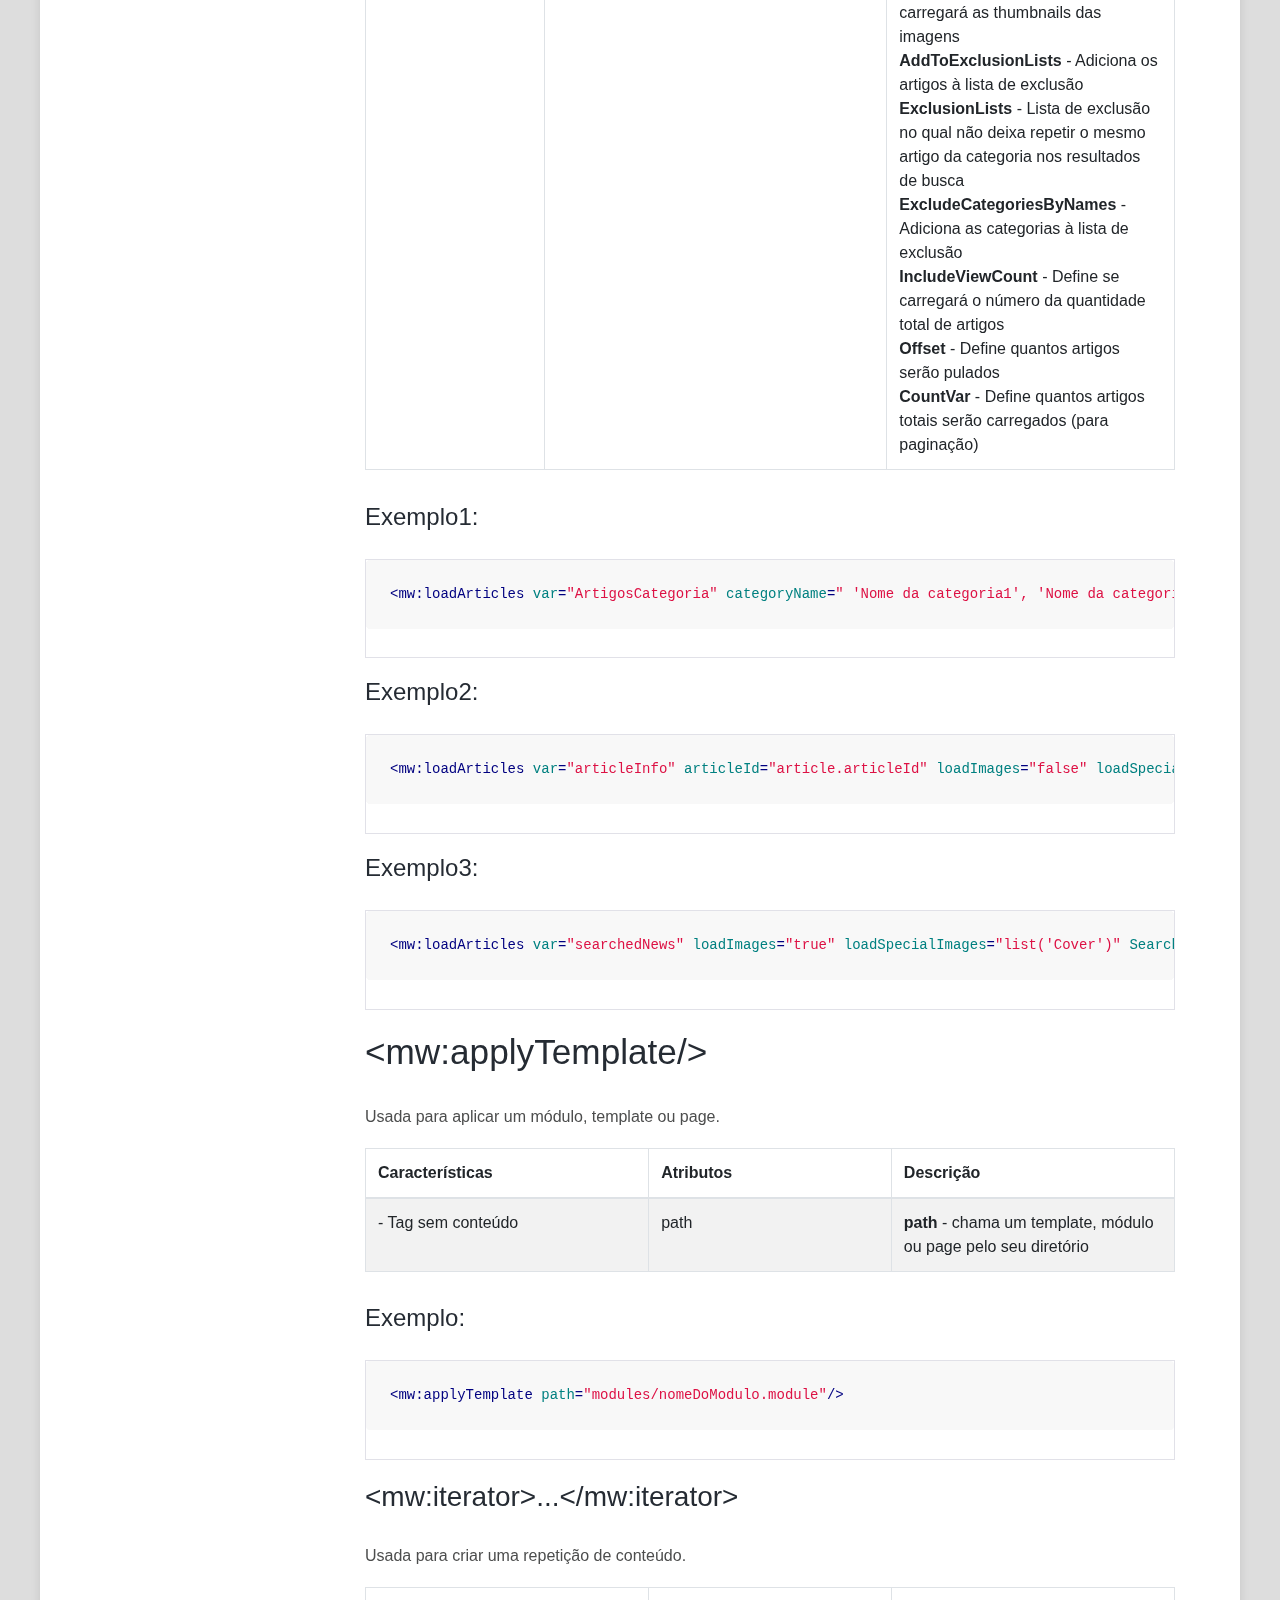
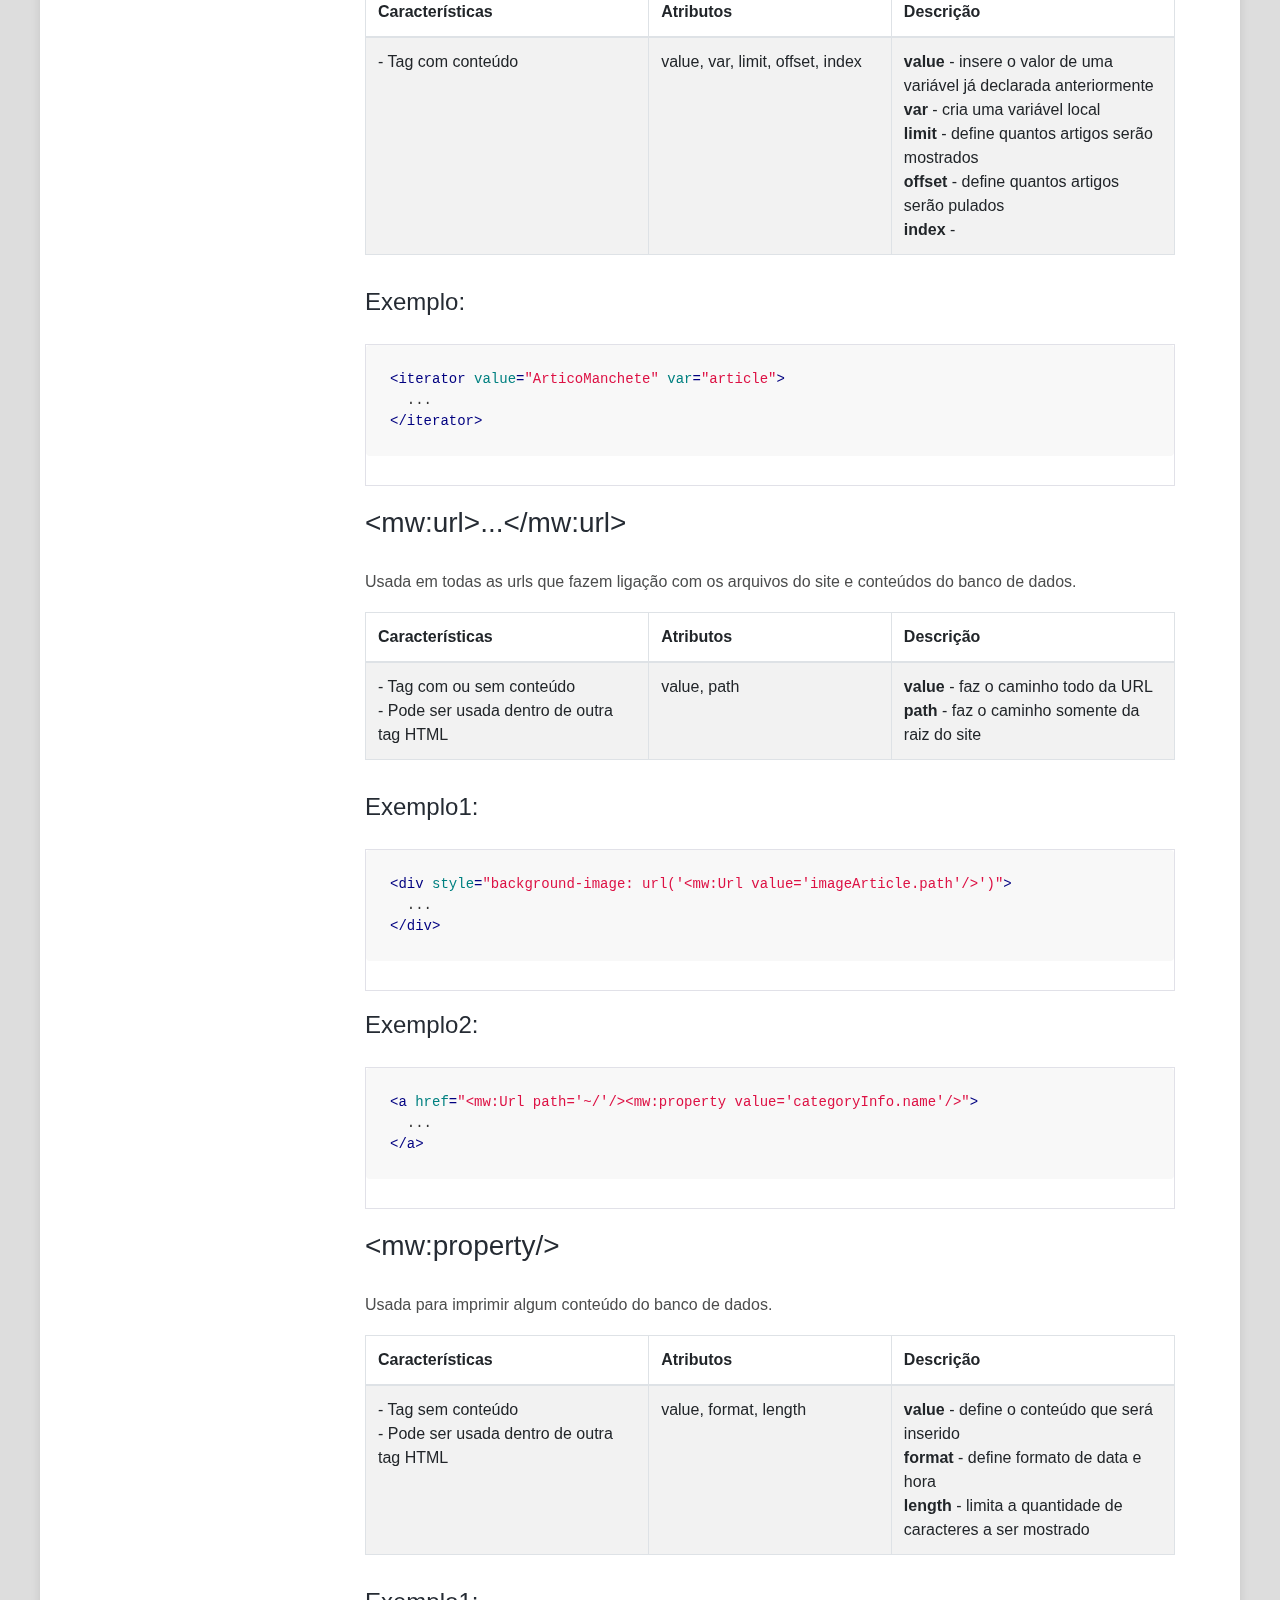
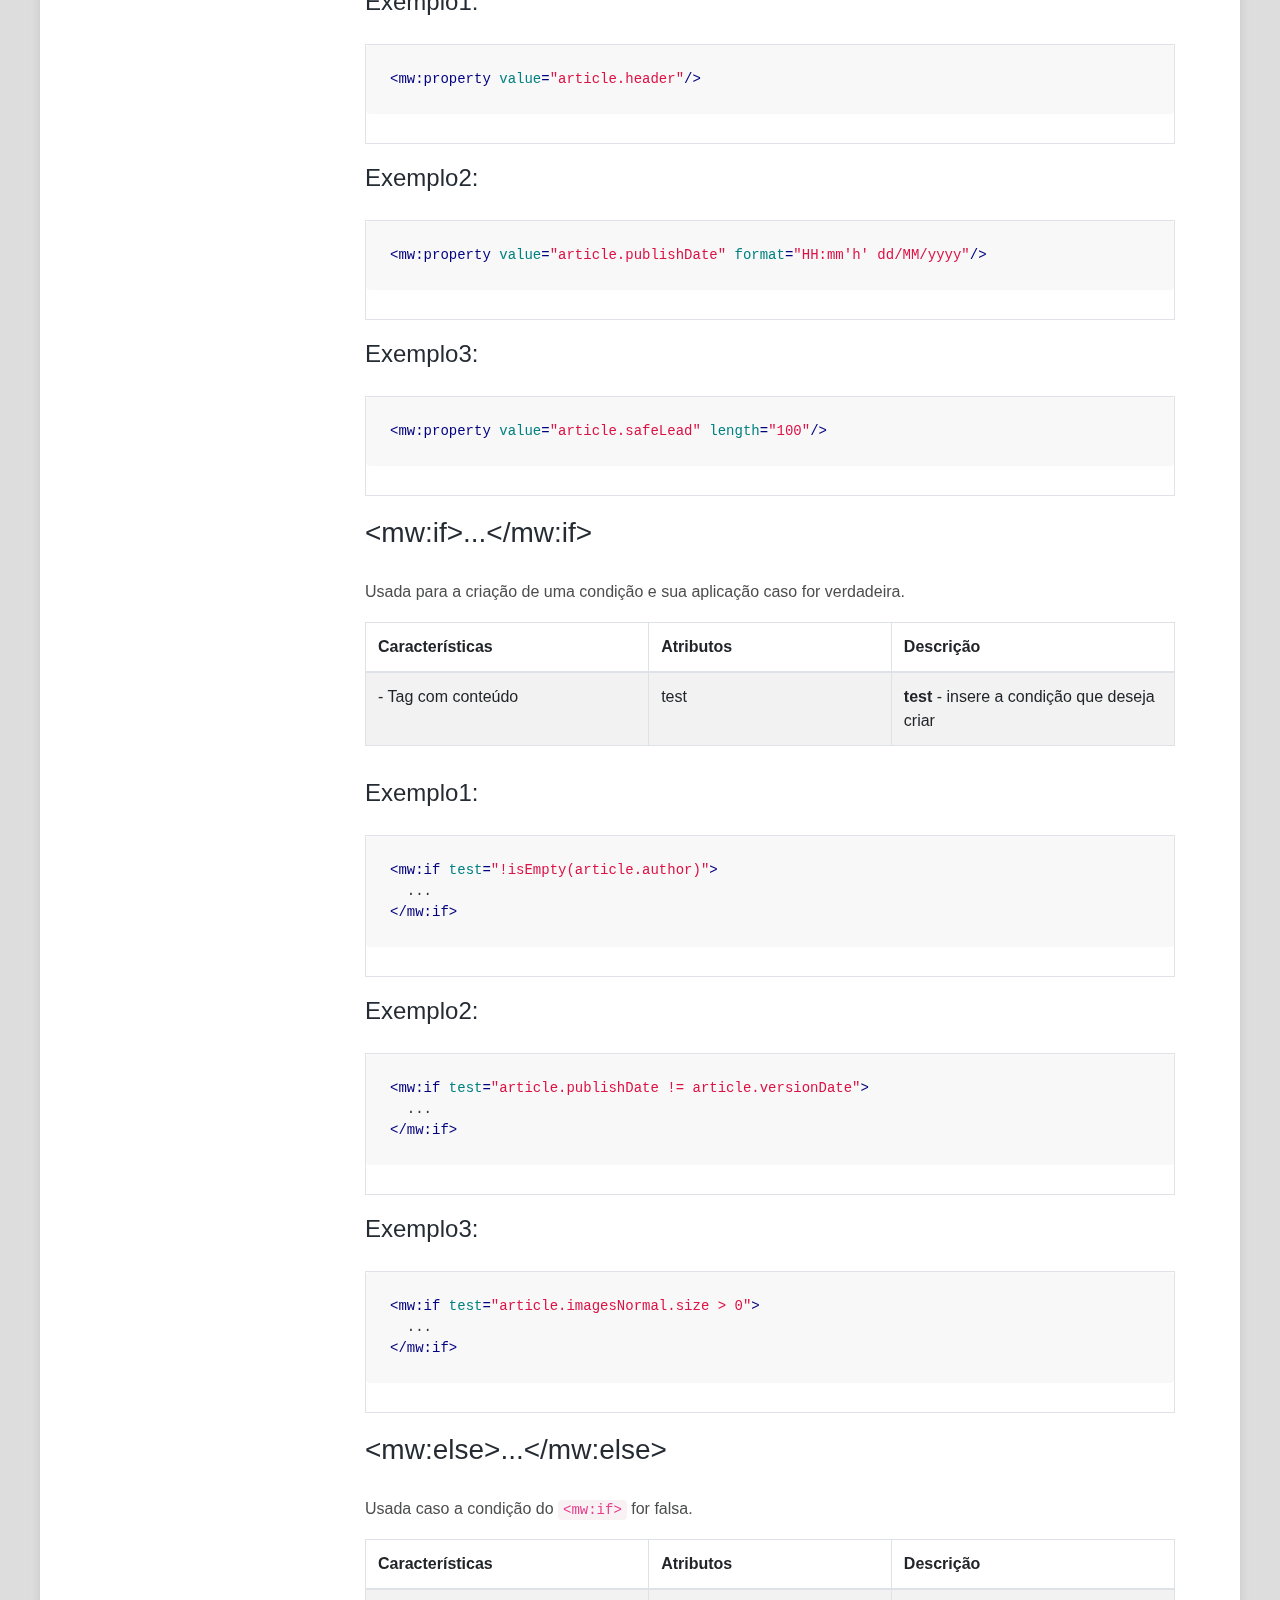
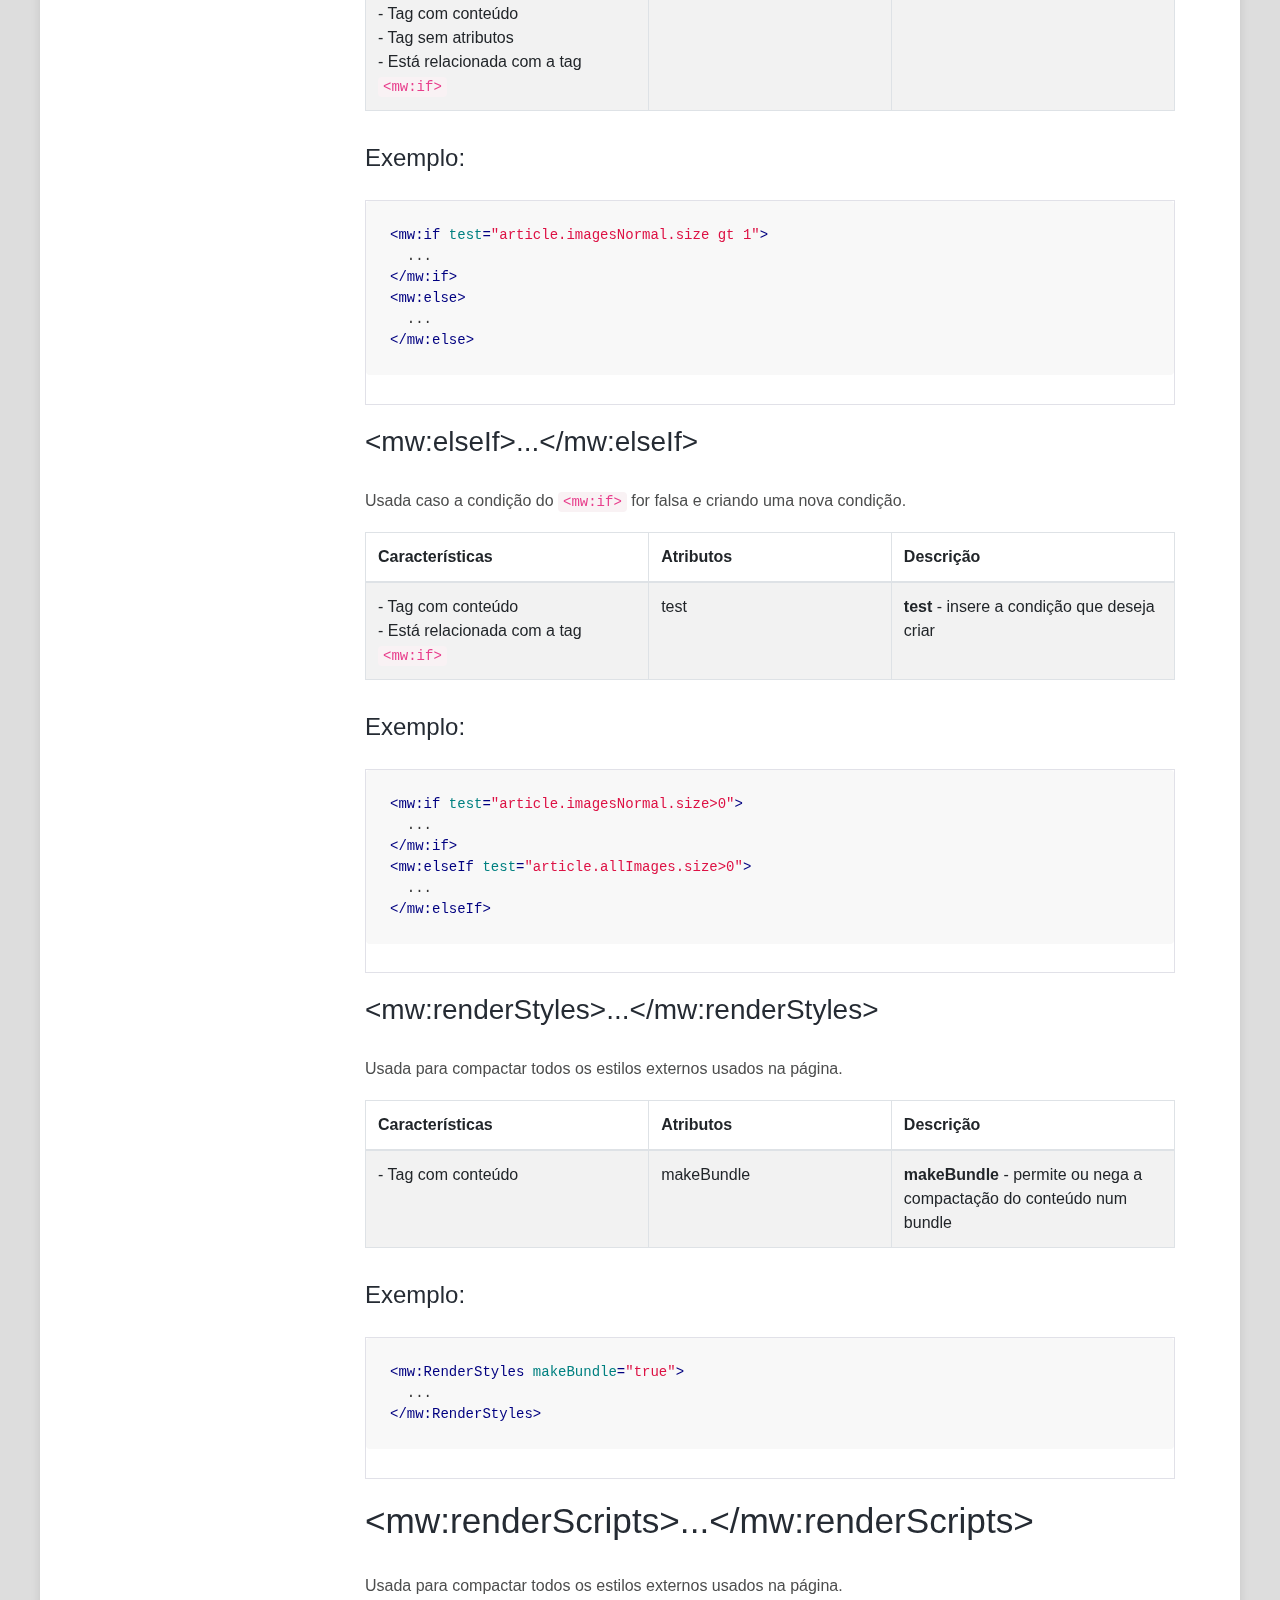
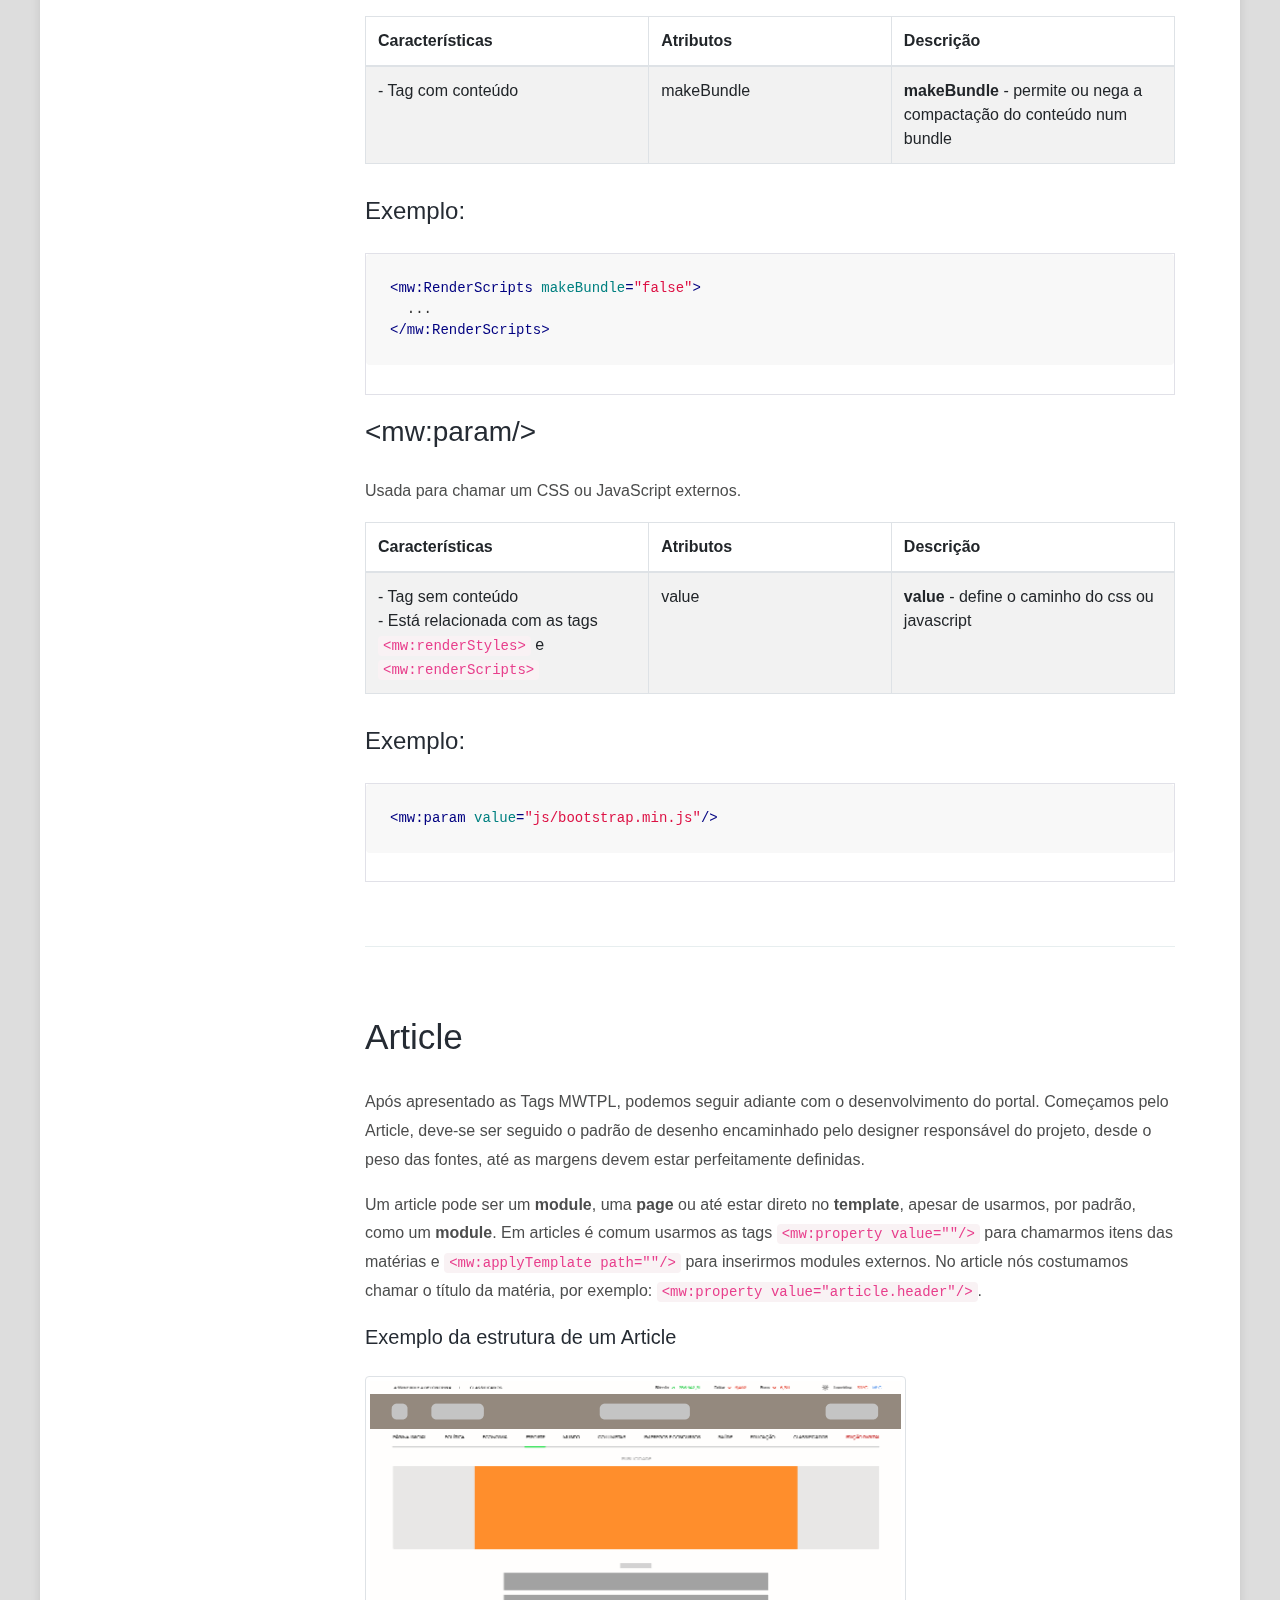
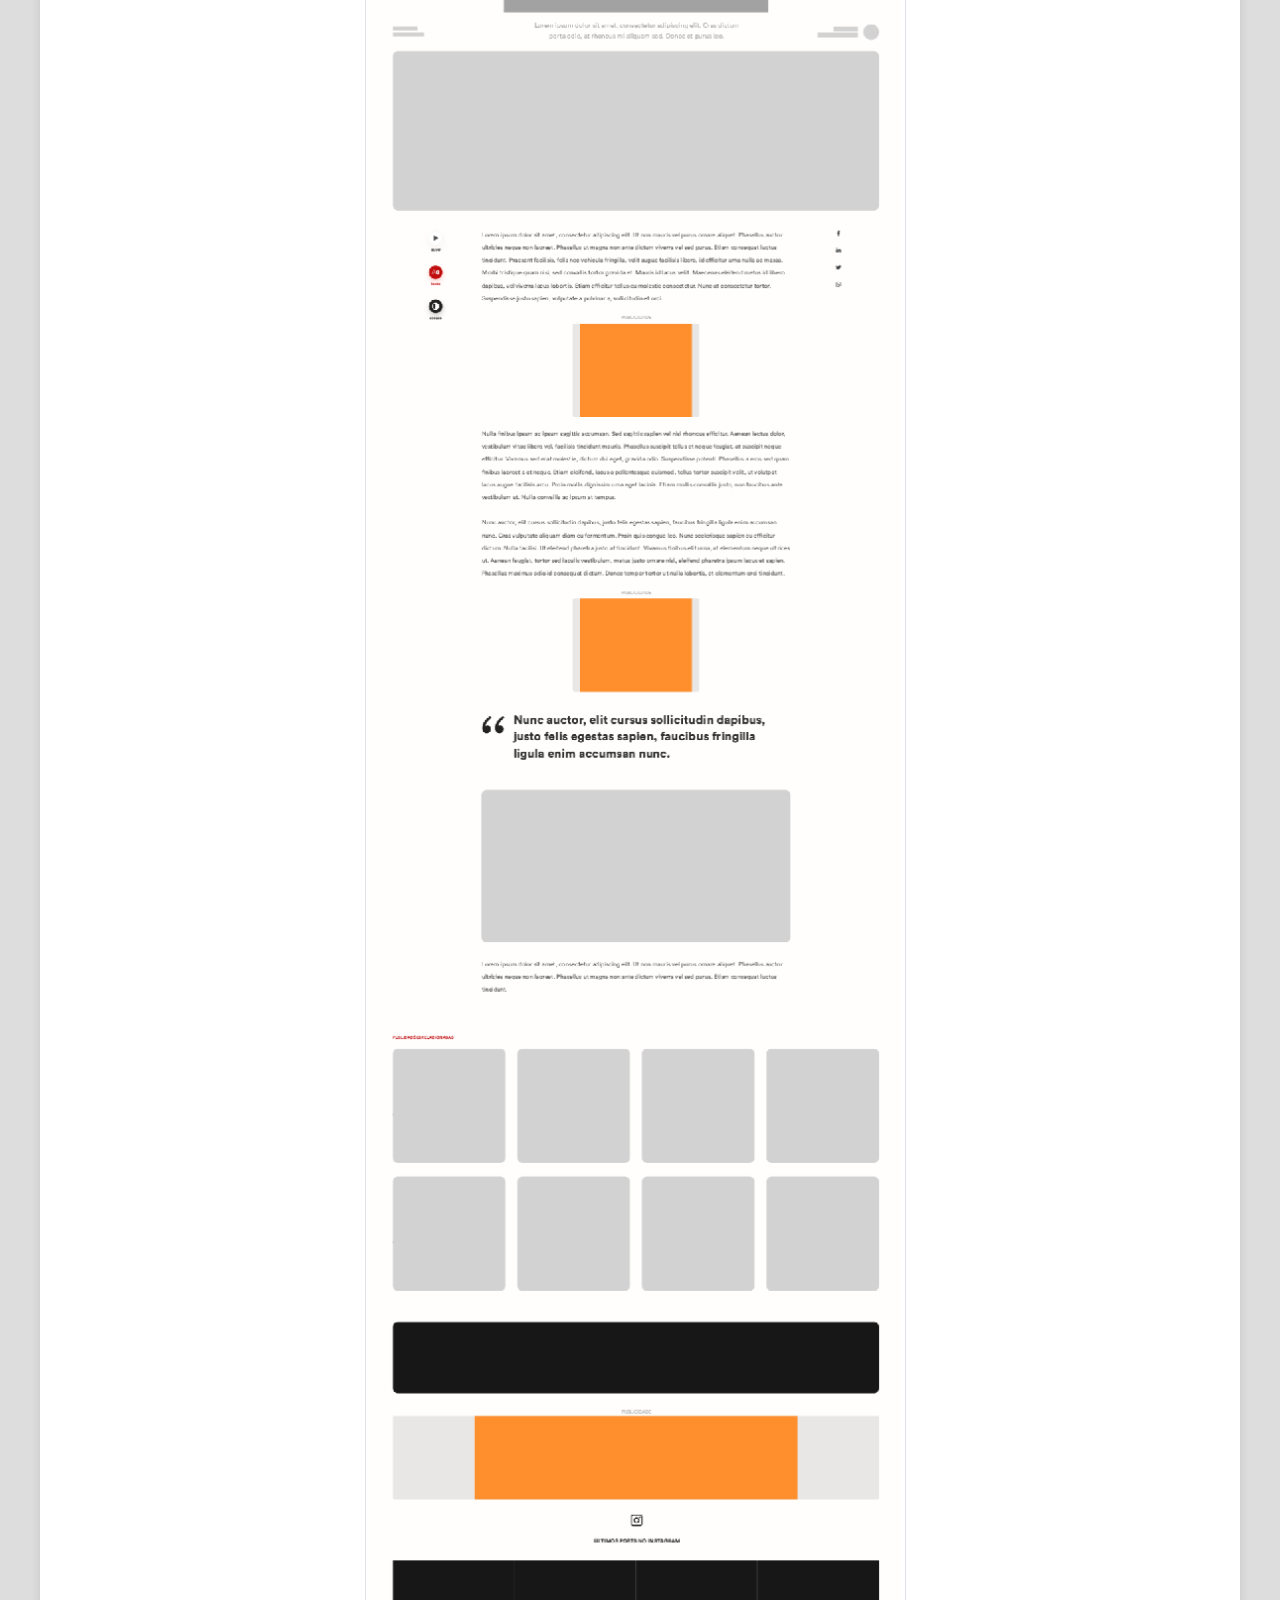
==== commit cccf41a0: "Update index.html" ====
--- a/doc/index.html
+++ b/doc/index.html
@@ -130,7 +130,10 @@
               <li class="nav-item"><a class="nav-link" href="#mw_elementosinline">Elementos Inline</a></li>
             </ul>
           </li>
-          <li class="nav-item"><a class="nav-link" href="#mw_home">Home</a></li>
+          <li class="nav-item"><a class="nav-link" href="#mw_home">Home</a>
+            <ul class="nav flex-column">
+              <li class="nav-item"><a class="nav-link" href="#mw_widgets">Widgets</a></li>
+          </li>
           <li class="nav-item"><a class="nav-link" href="#mw_category">Category</a></li>
           <li class="nav-item"><a class="nav-link" href="#idocs_changelog">Changelog</a>
             <ul class="nav flex-column">
@@ -819,7 +822,7 @@
             <a class="popup-img" href="assets/images/exemplohome.png">
               <img src="assets/images/exemplohome.png" class="img-fluid img-thumbnail" alt="Exemplo Article">
             </a>
-            <h3>Widgets</h3>
+            <h3 id="mw_widgets">Widgets</h3>
             <p>Visualizado então a estrutura da Home, se faz necessário que entendamos o que são os widgets (componentes) que se fazem presentes na tela inicial do site (que se repetirá também no Category). Os componentes são feitos de formas isoladas e aplicadas no módulo da Home através do <code>&lt;mw:applyTemplate/&gt;</code>, montando os widgets de acordo com o projeto e alimentando o conteúdo dele com as Tags MWTPL conseguiremos atingir então o objetivo de uma home que consome automaticamente todas as novas matérias e teremos uma gestão de página interativa através do próprio painel de controle (EliteCS View).</p>
           </section>
 
@@ -827,6 +830,13 @@
 
           <section>
             <h2 id="mw_category">Category</h2>
+            <p>Apresentado então como construir a Home a partir da montagem com os widgets, o mesmo principio será aplicado ao Category, a sua principal diferença é a mudança da ordem dos elementos(questão visual) e a aplicação do template de Category nas respectivas editorias(procedimento feito no Elite CS View), afim de trazer o conteúdo da mesma.</p>
+
+            <h5>Exempo da estrutura de um Category</h5>
+            <a class="popup-img" href="assets/images/exemplohome.png">
+              <img src="assets/images/exemplocategory.png" class="img-fluid img-thumbnail" alt="Exemplo Article">
+            </a>
+
           <!-- Changelog
 		============================ -->
 
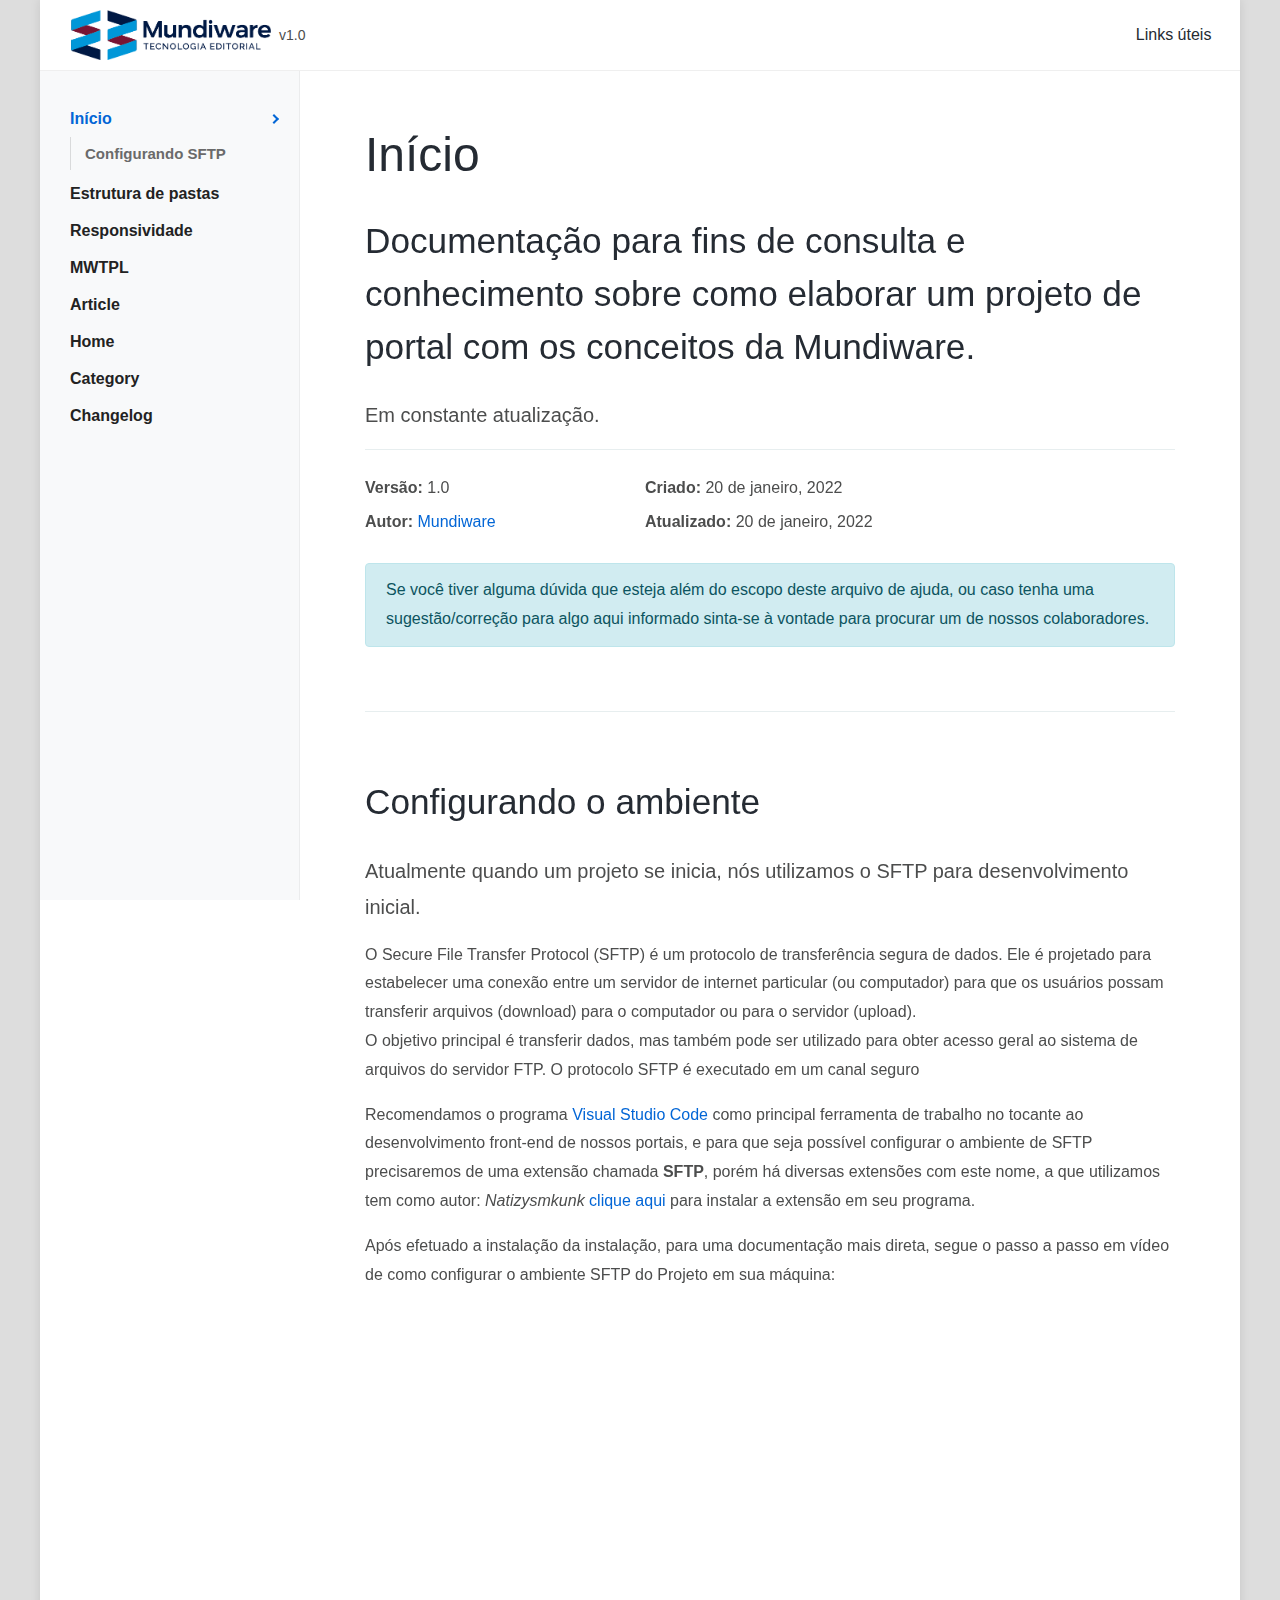
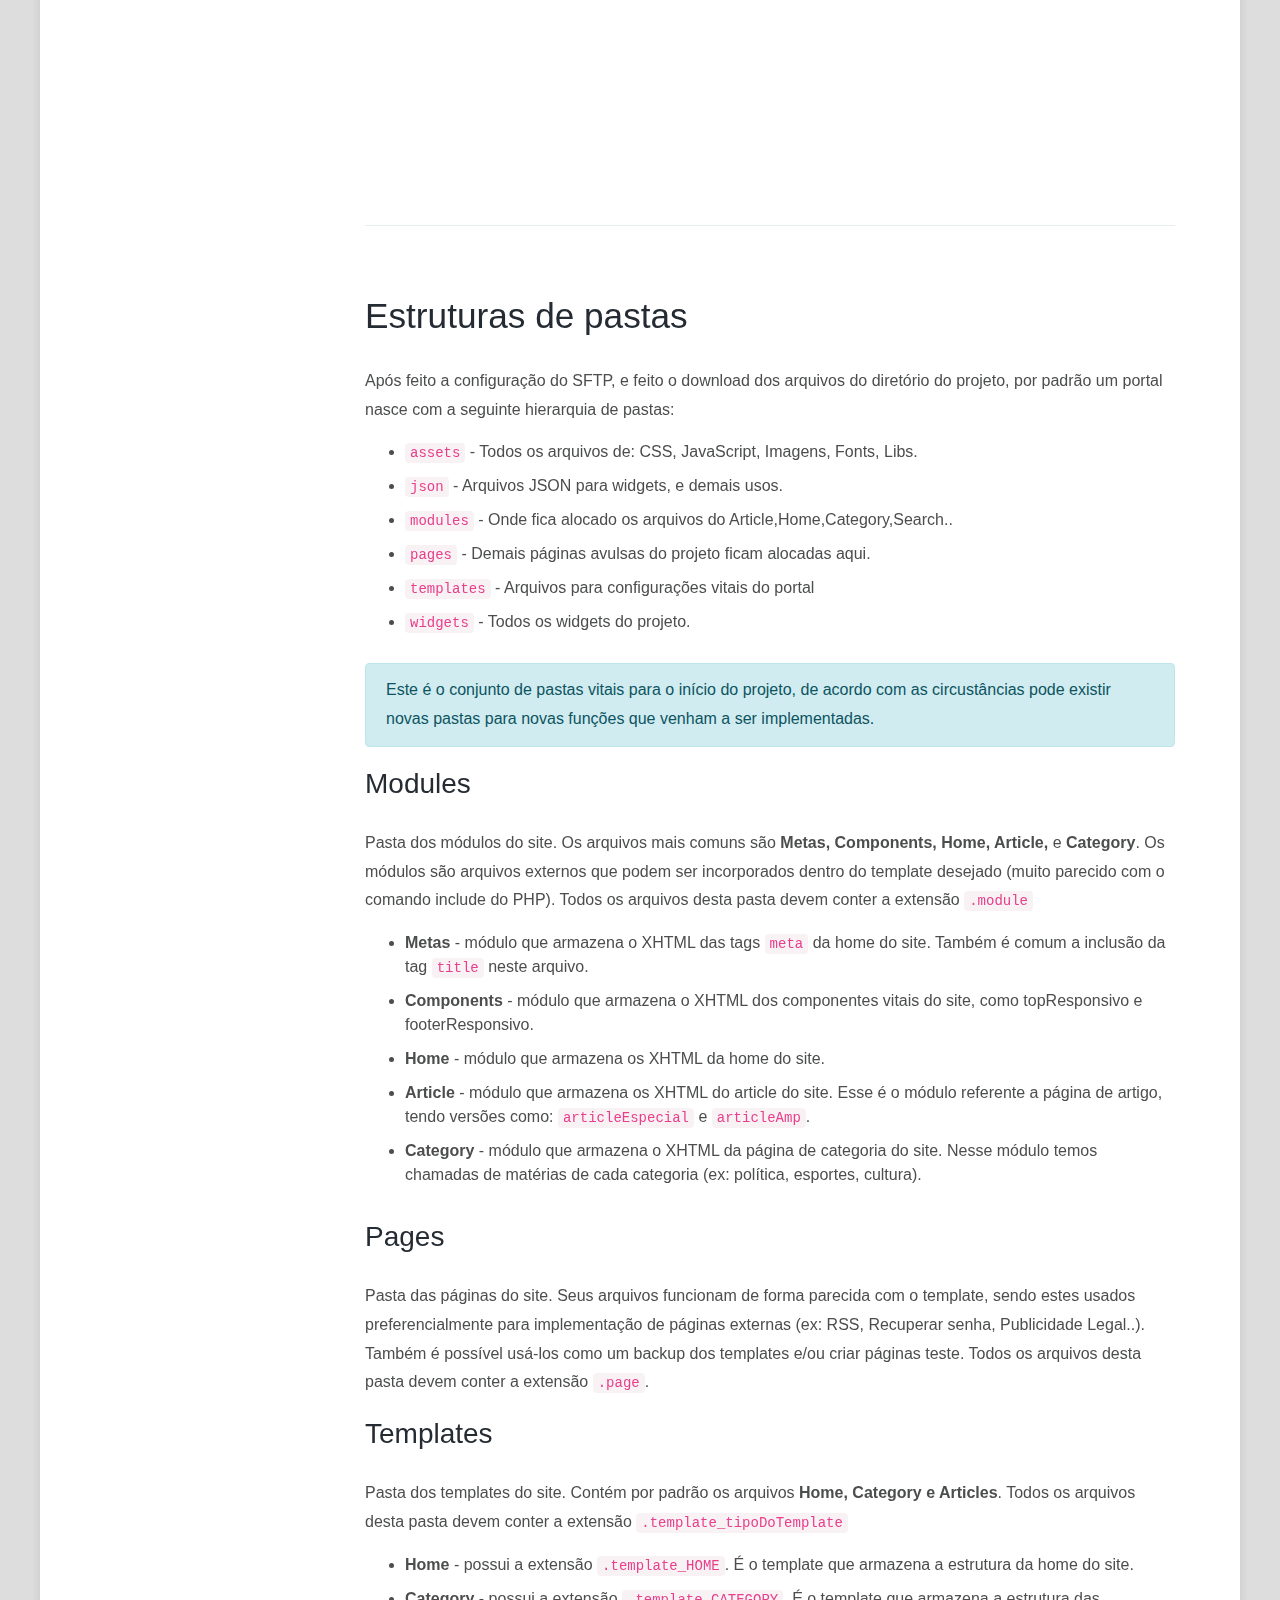
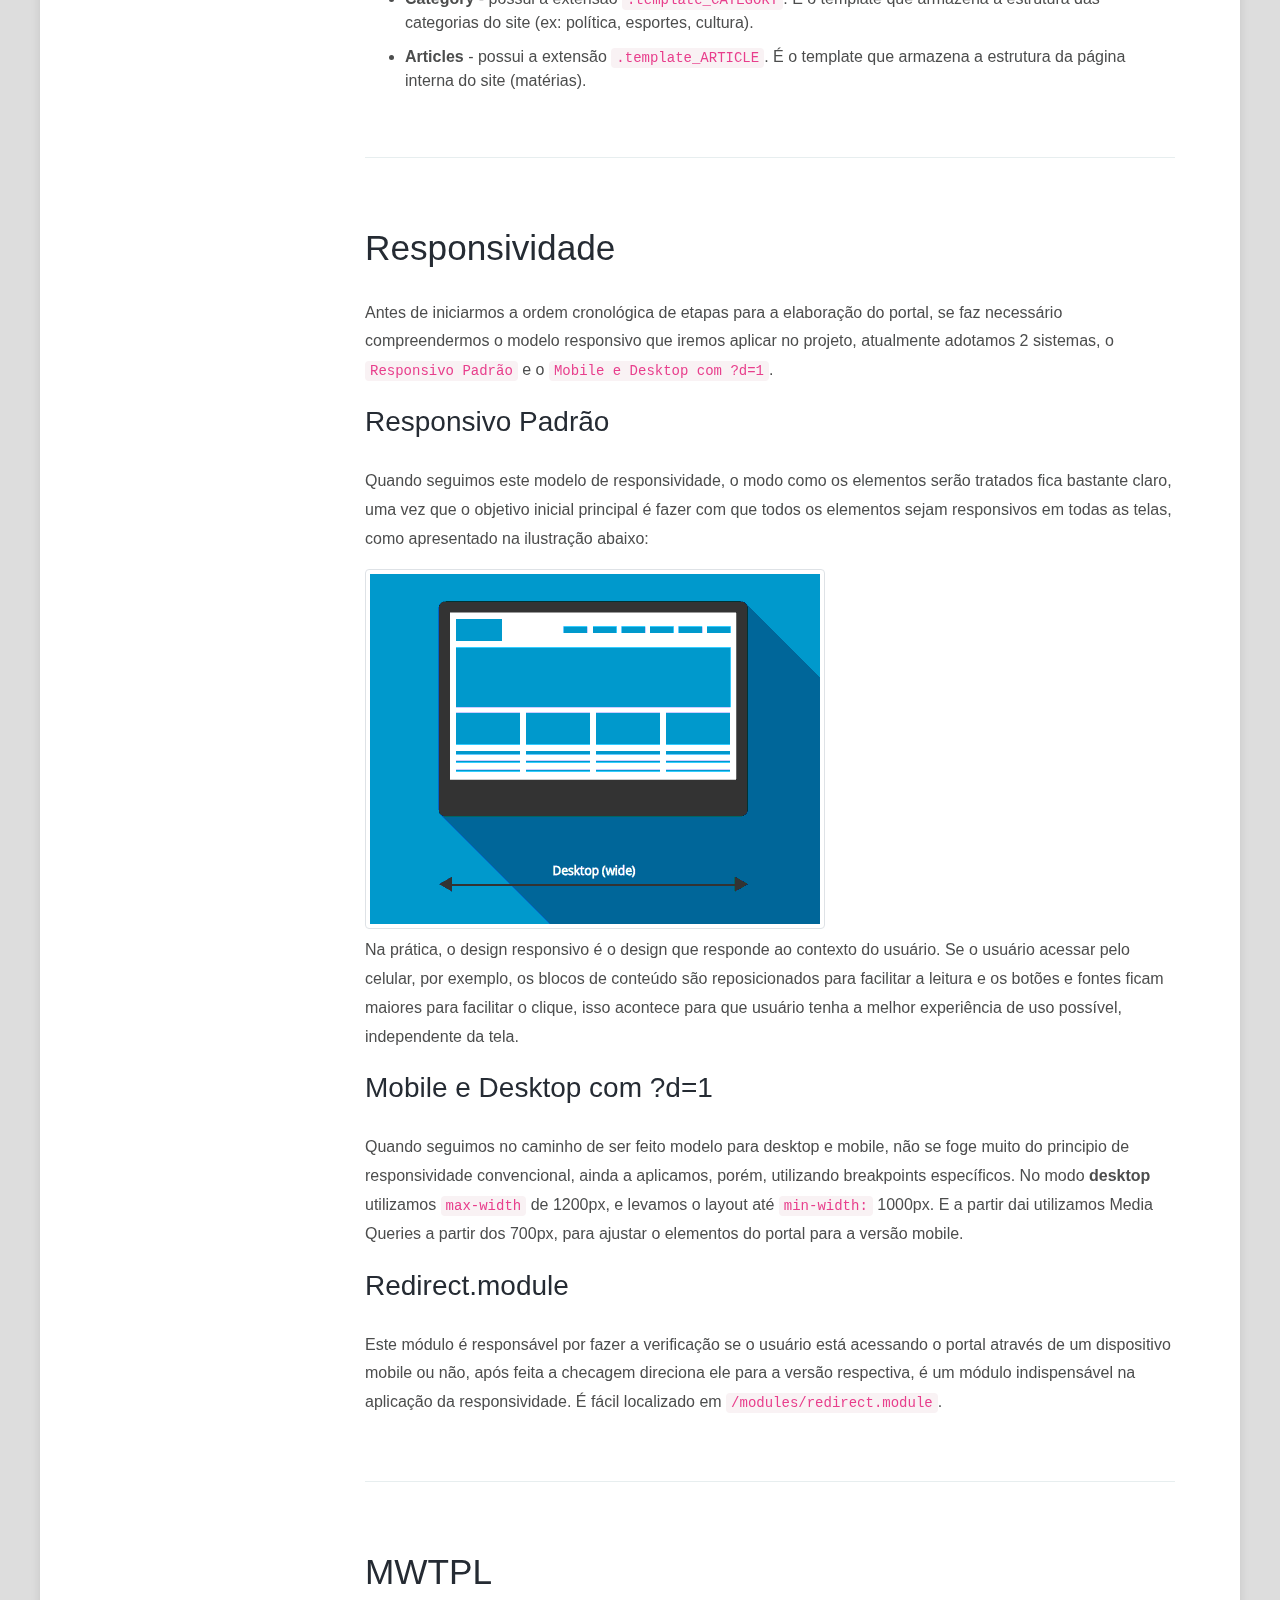
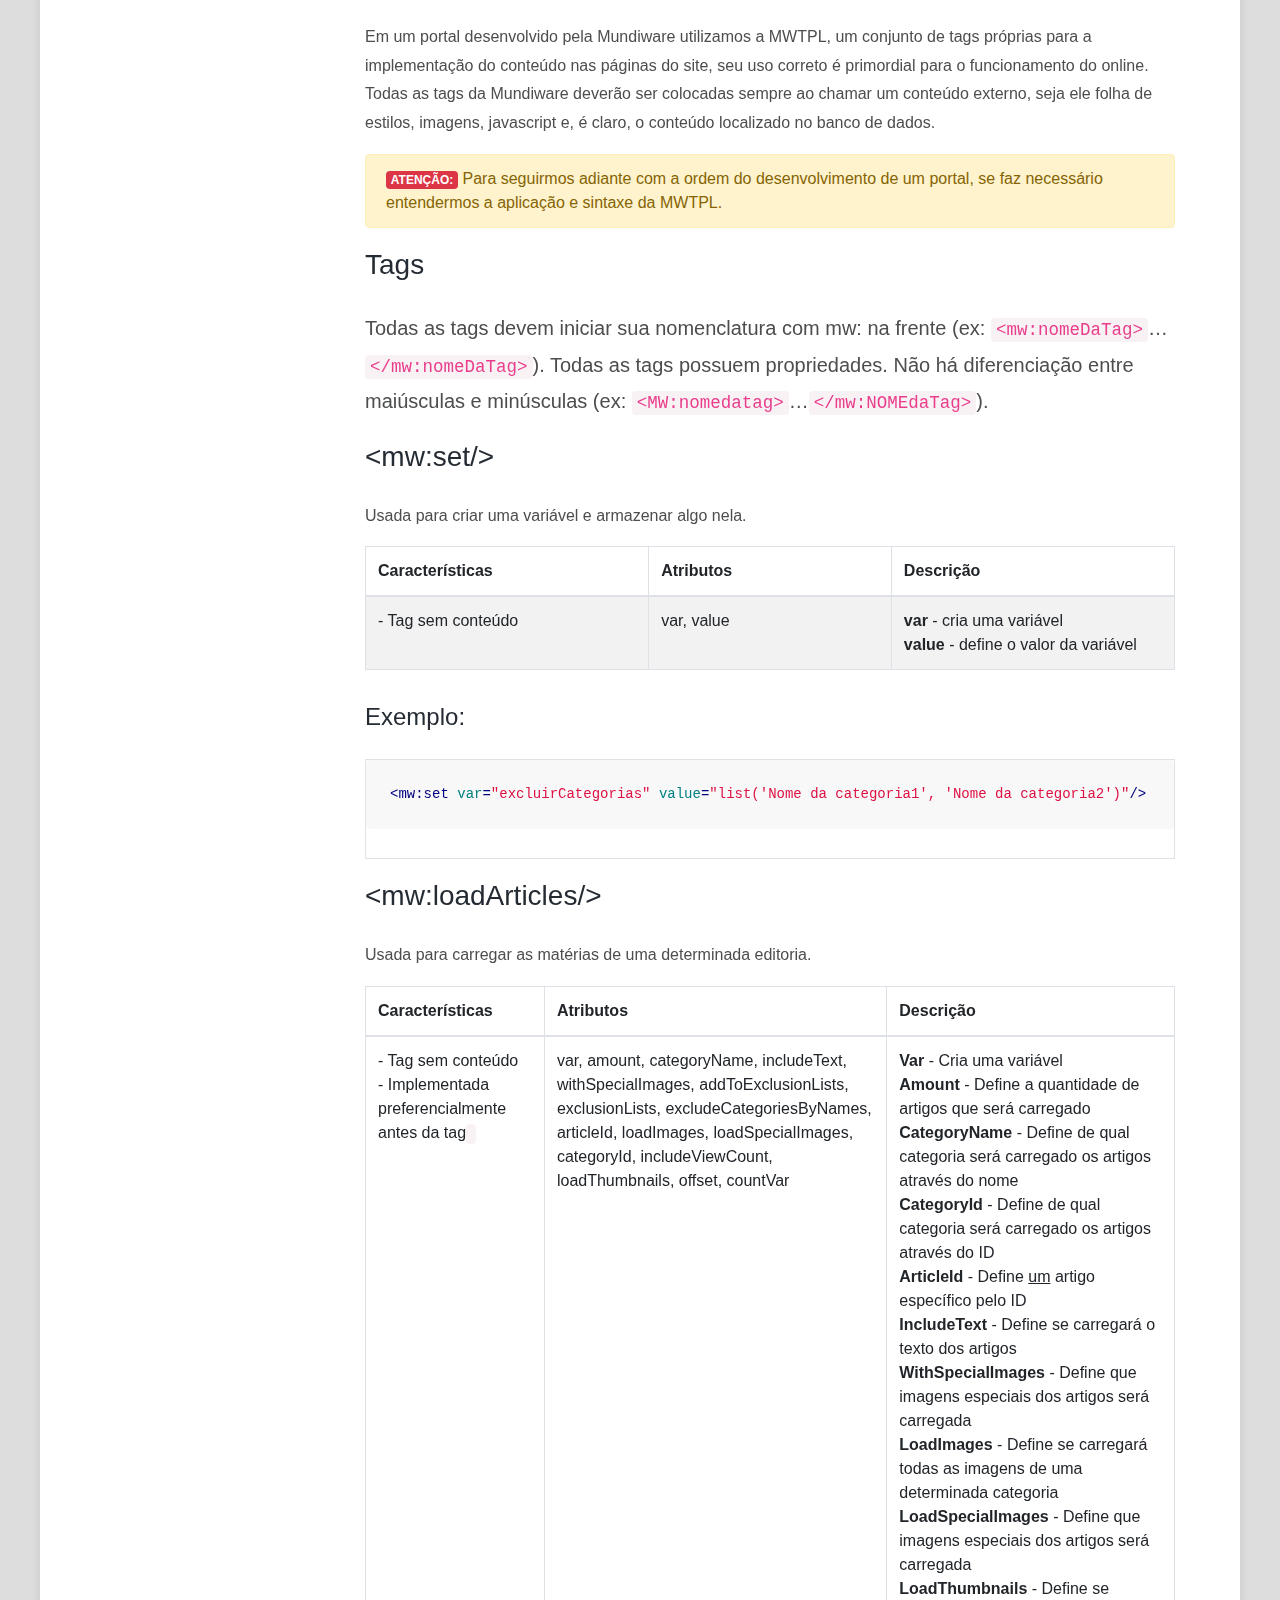
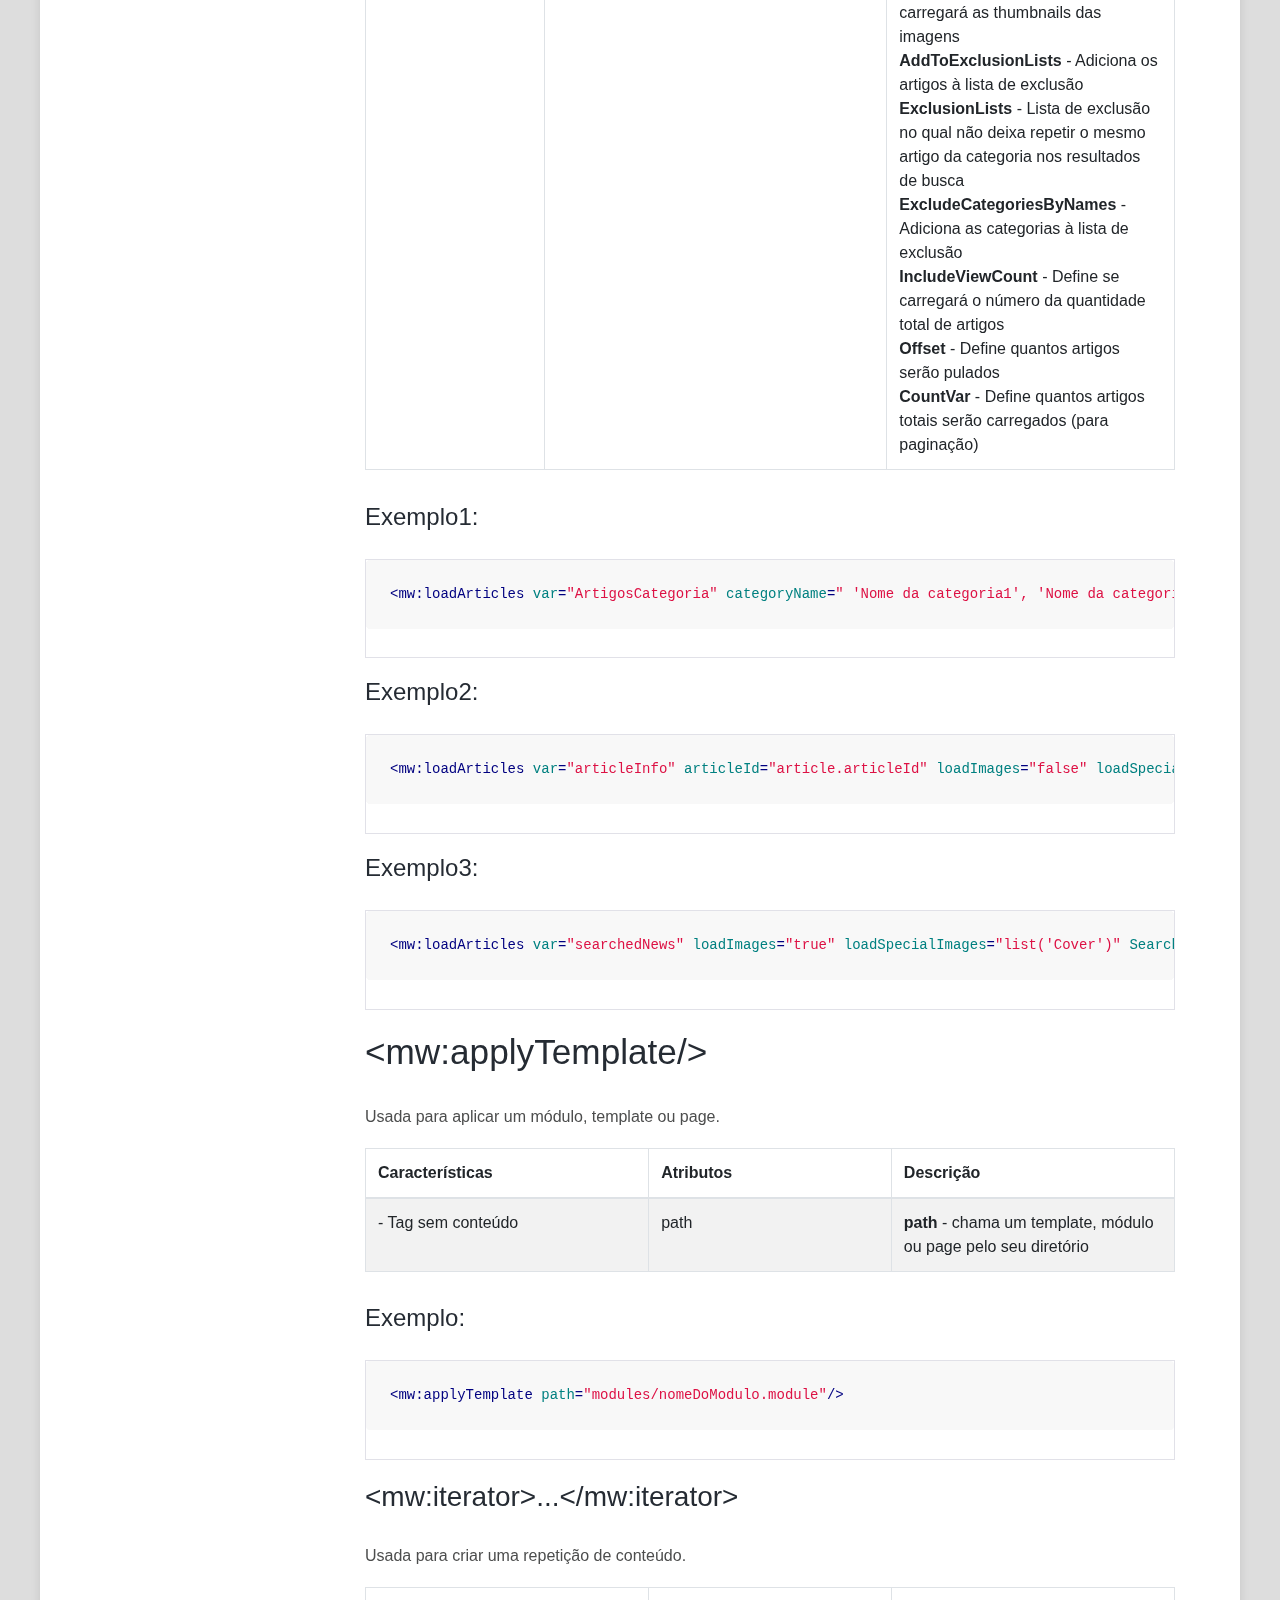
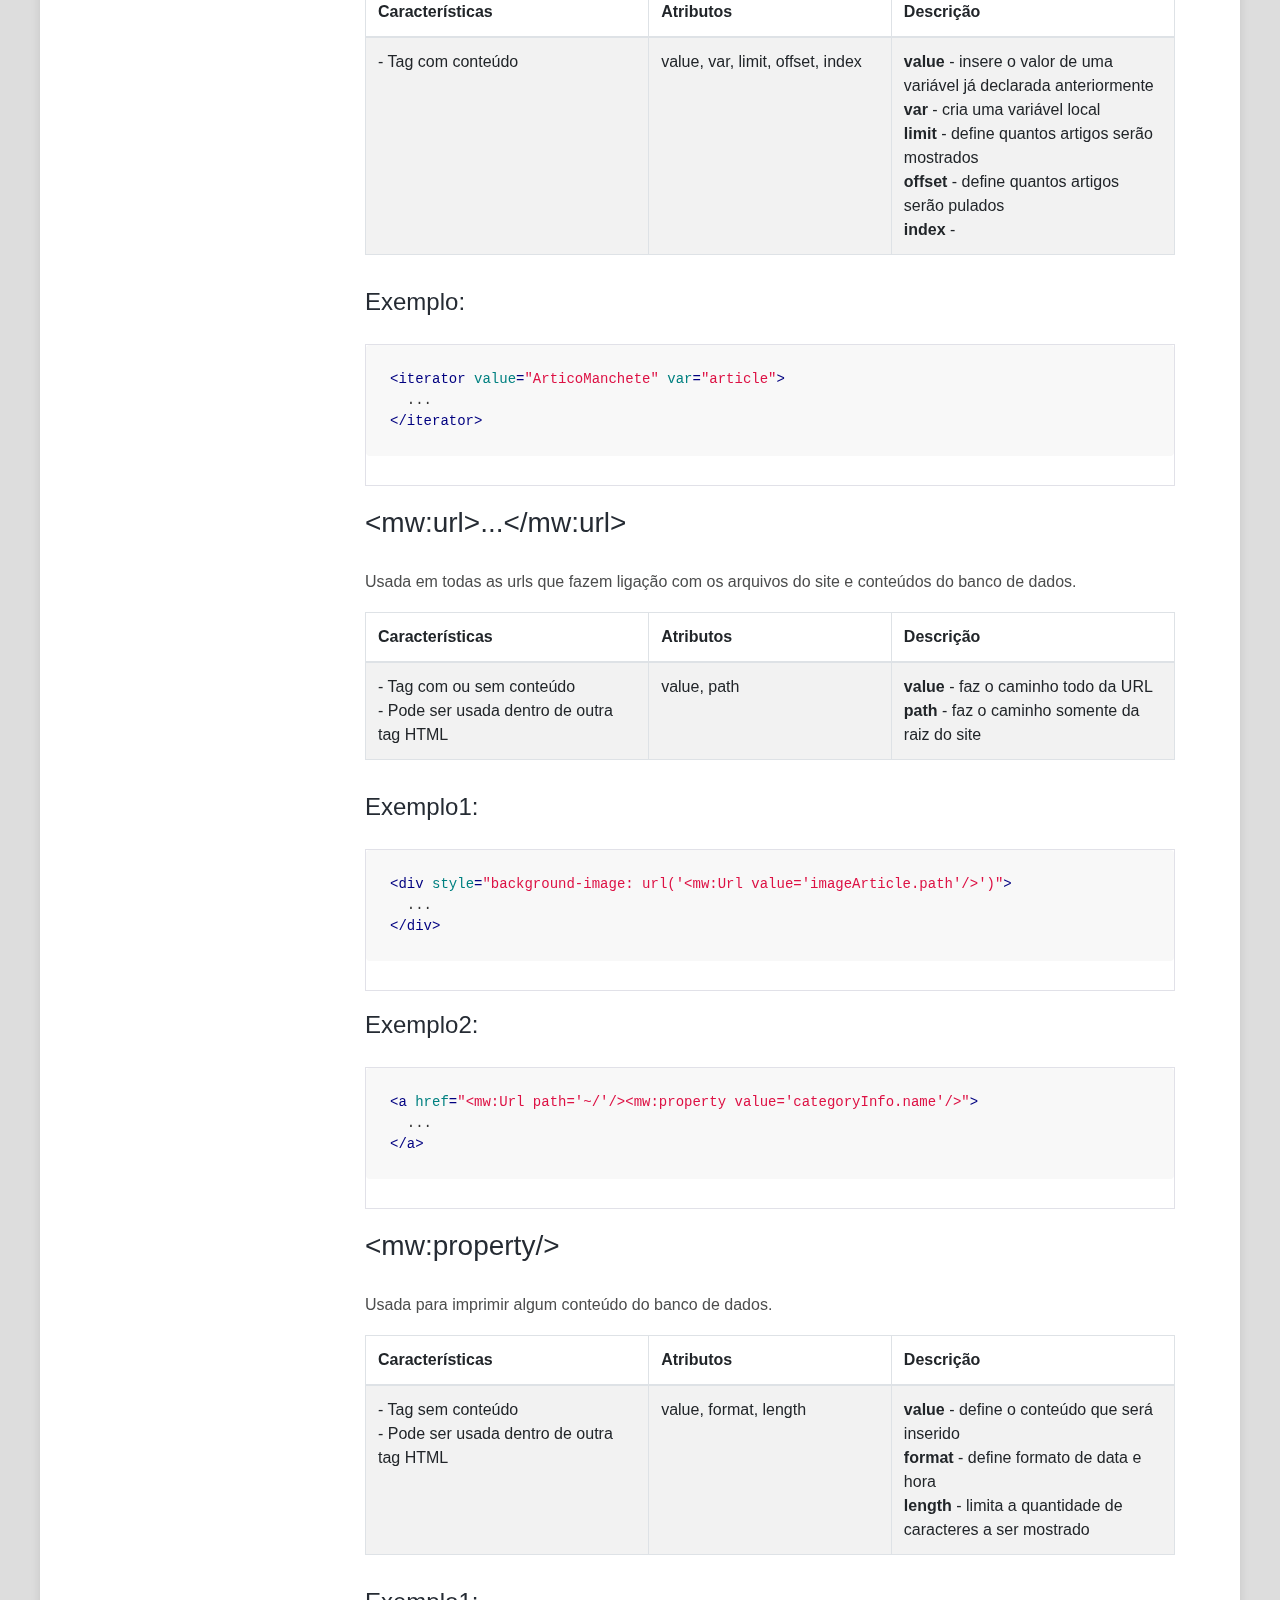
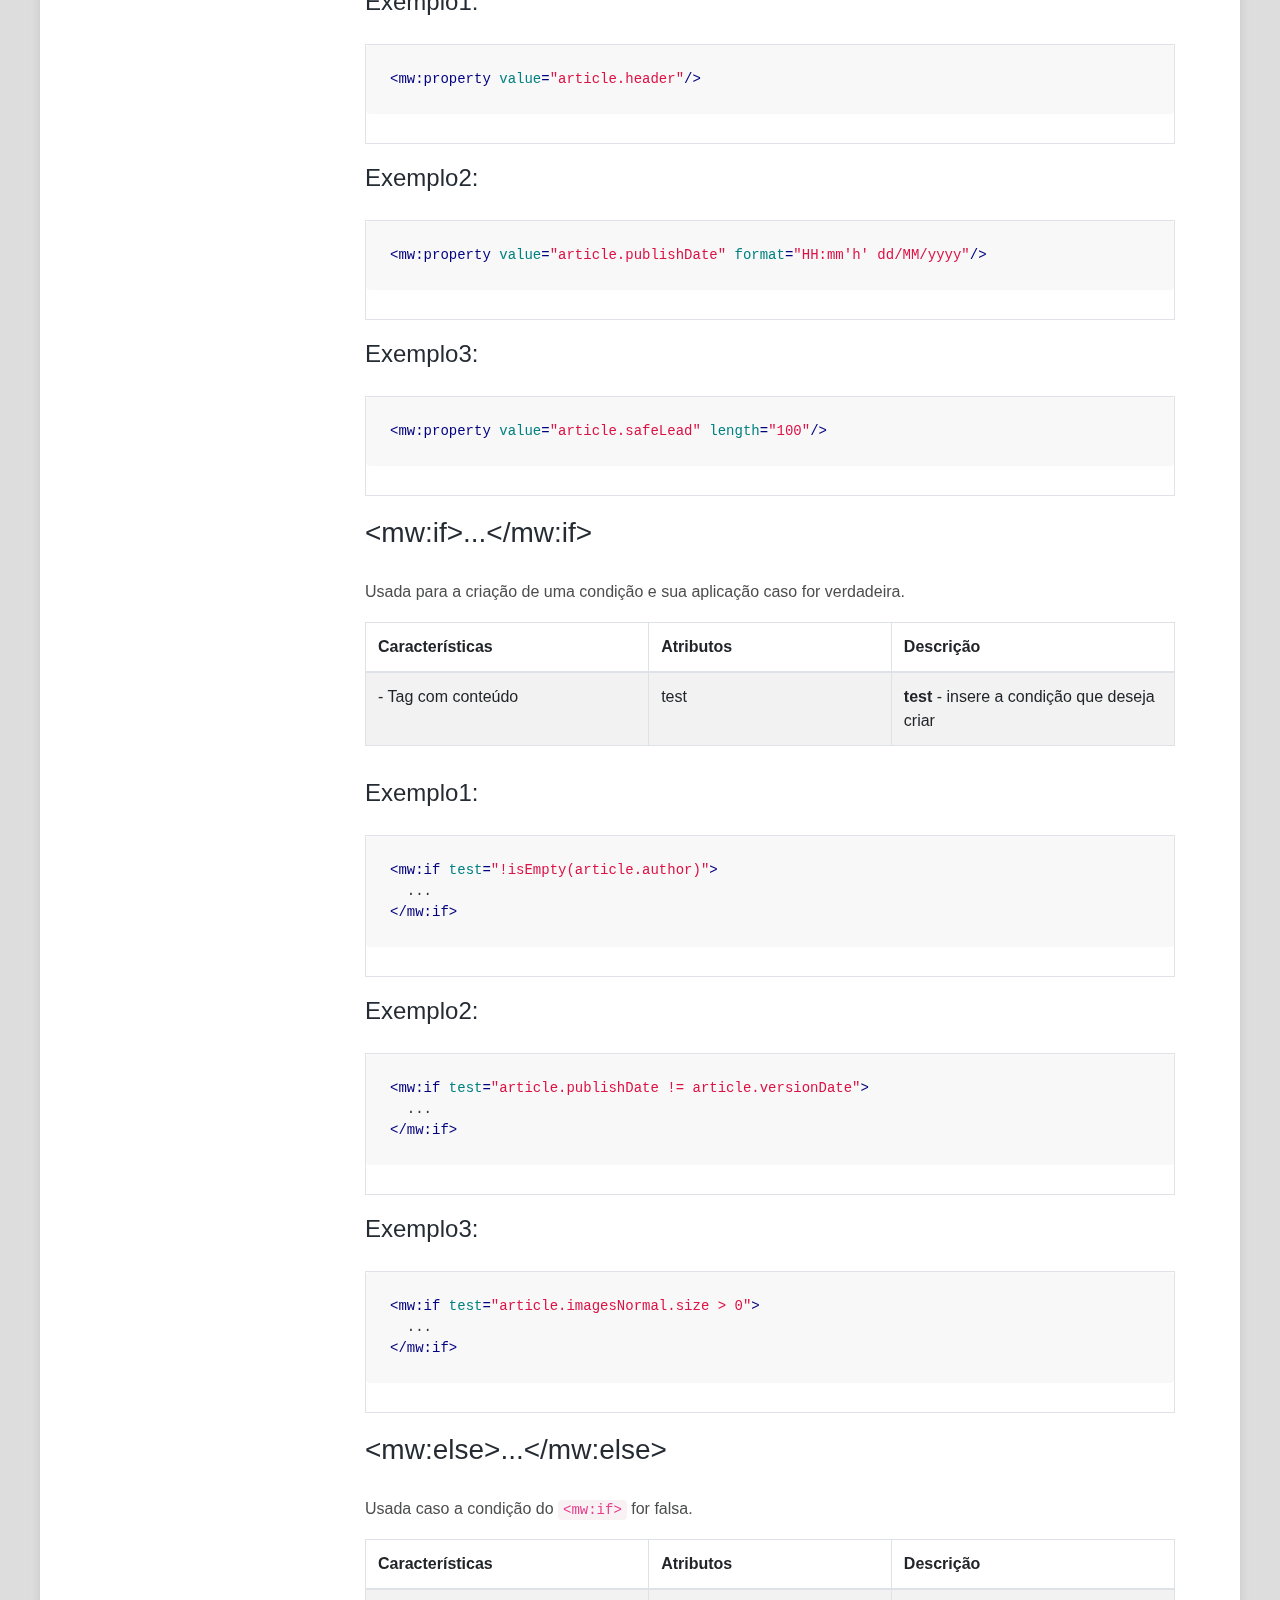
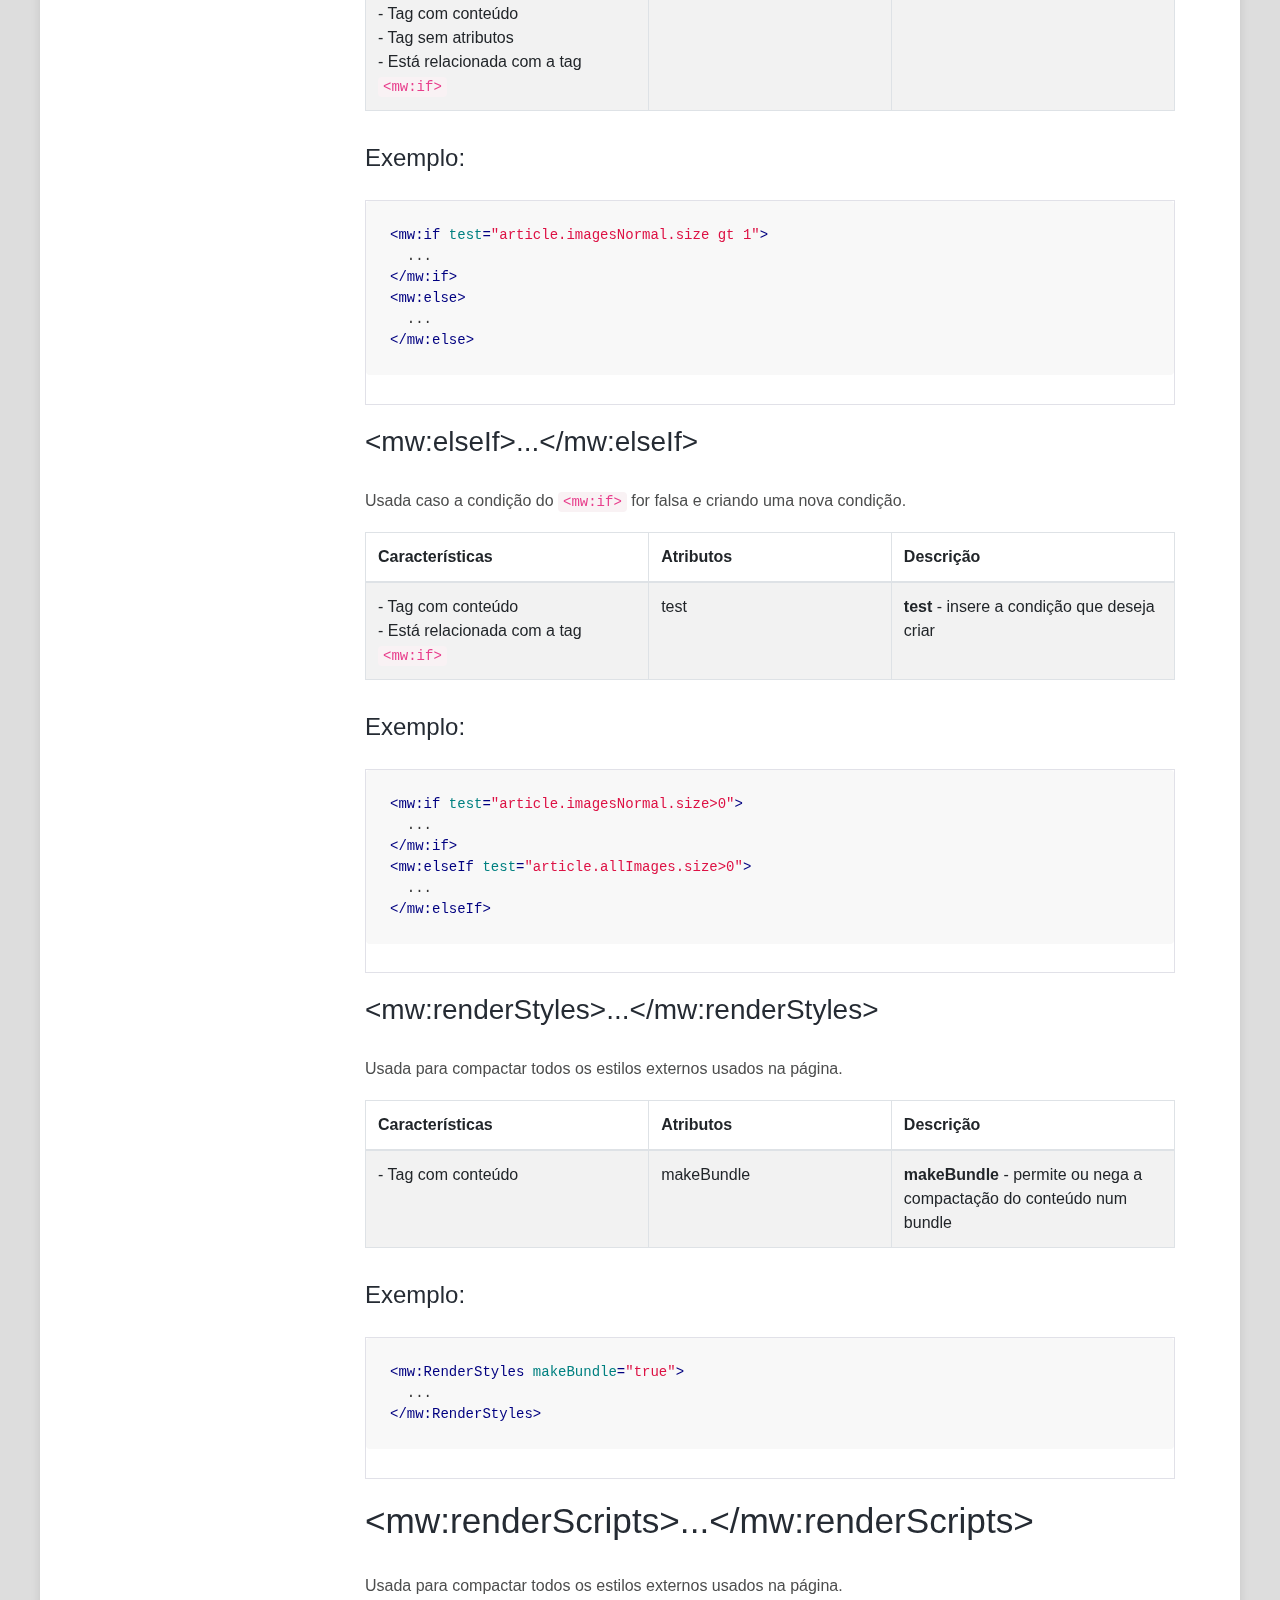
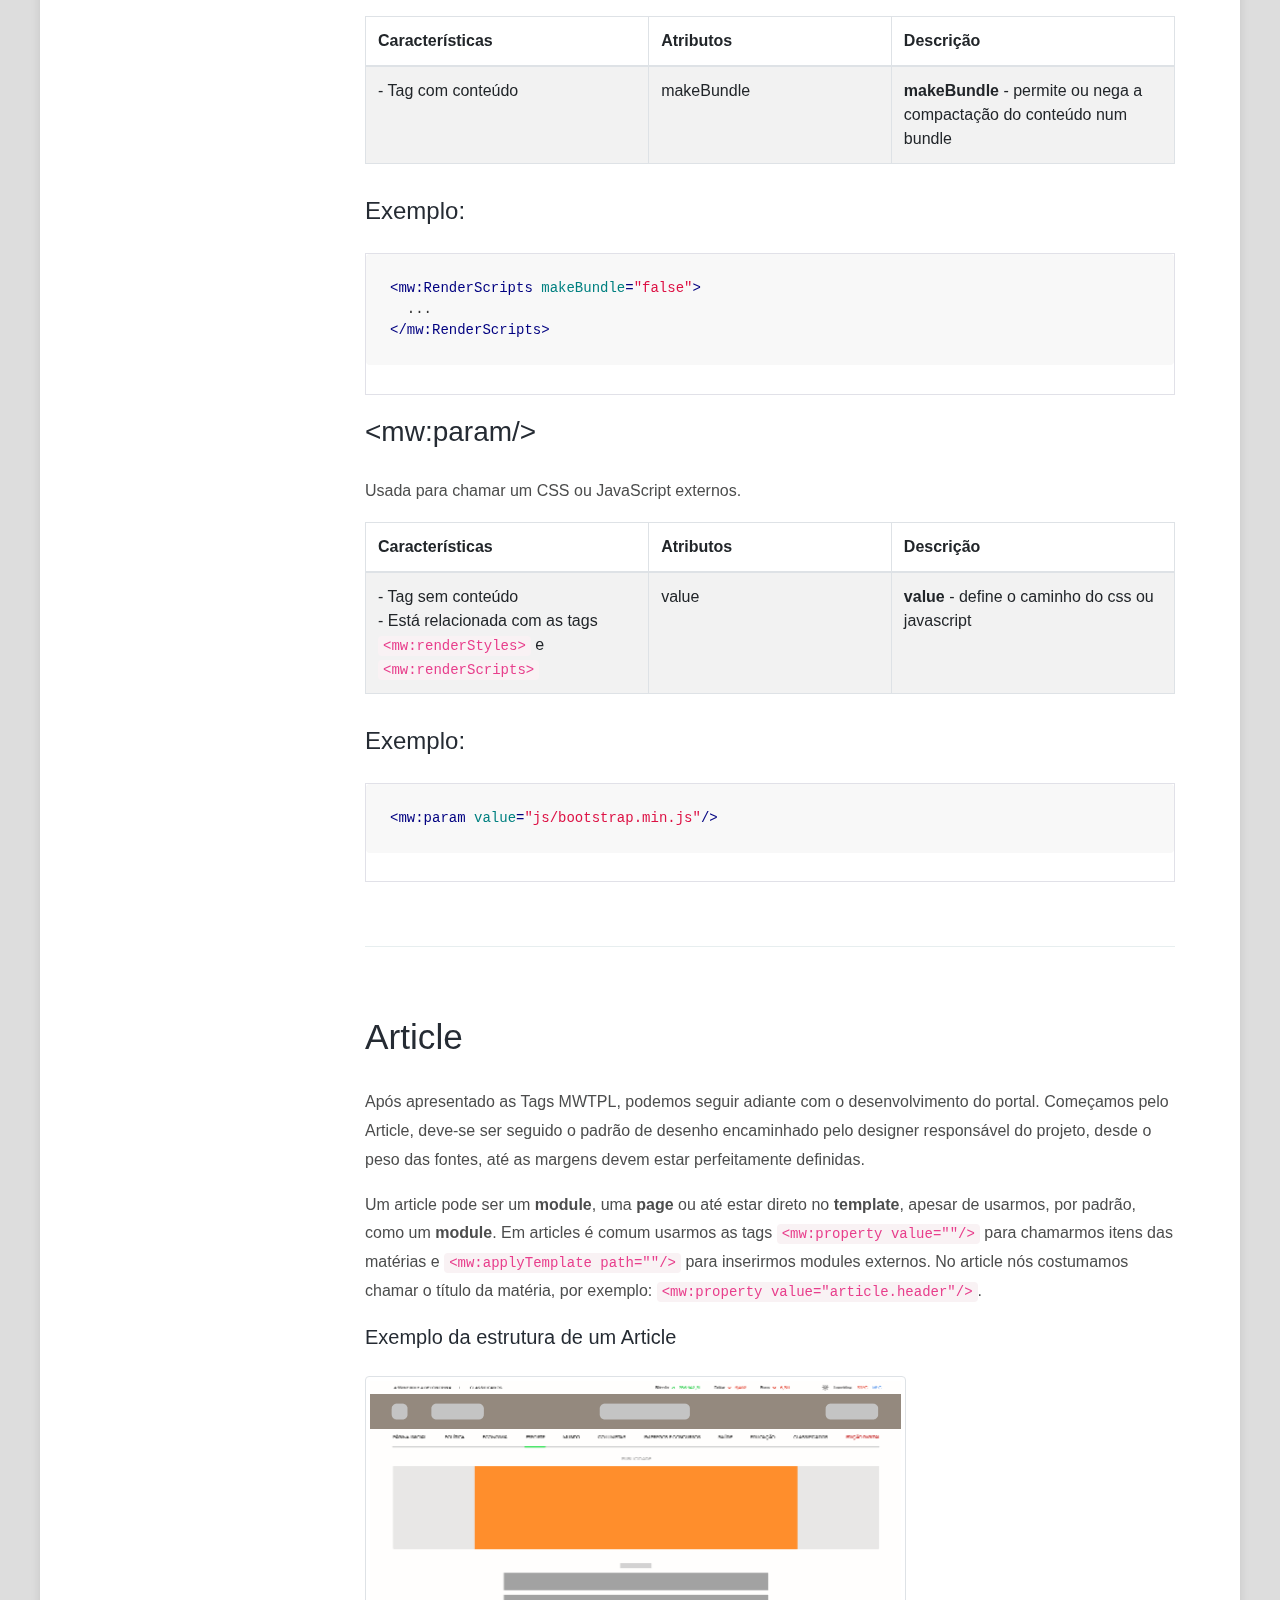
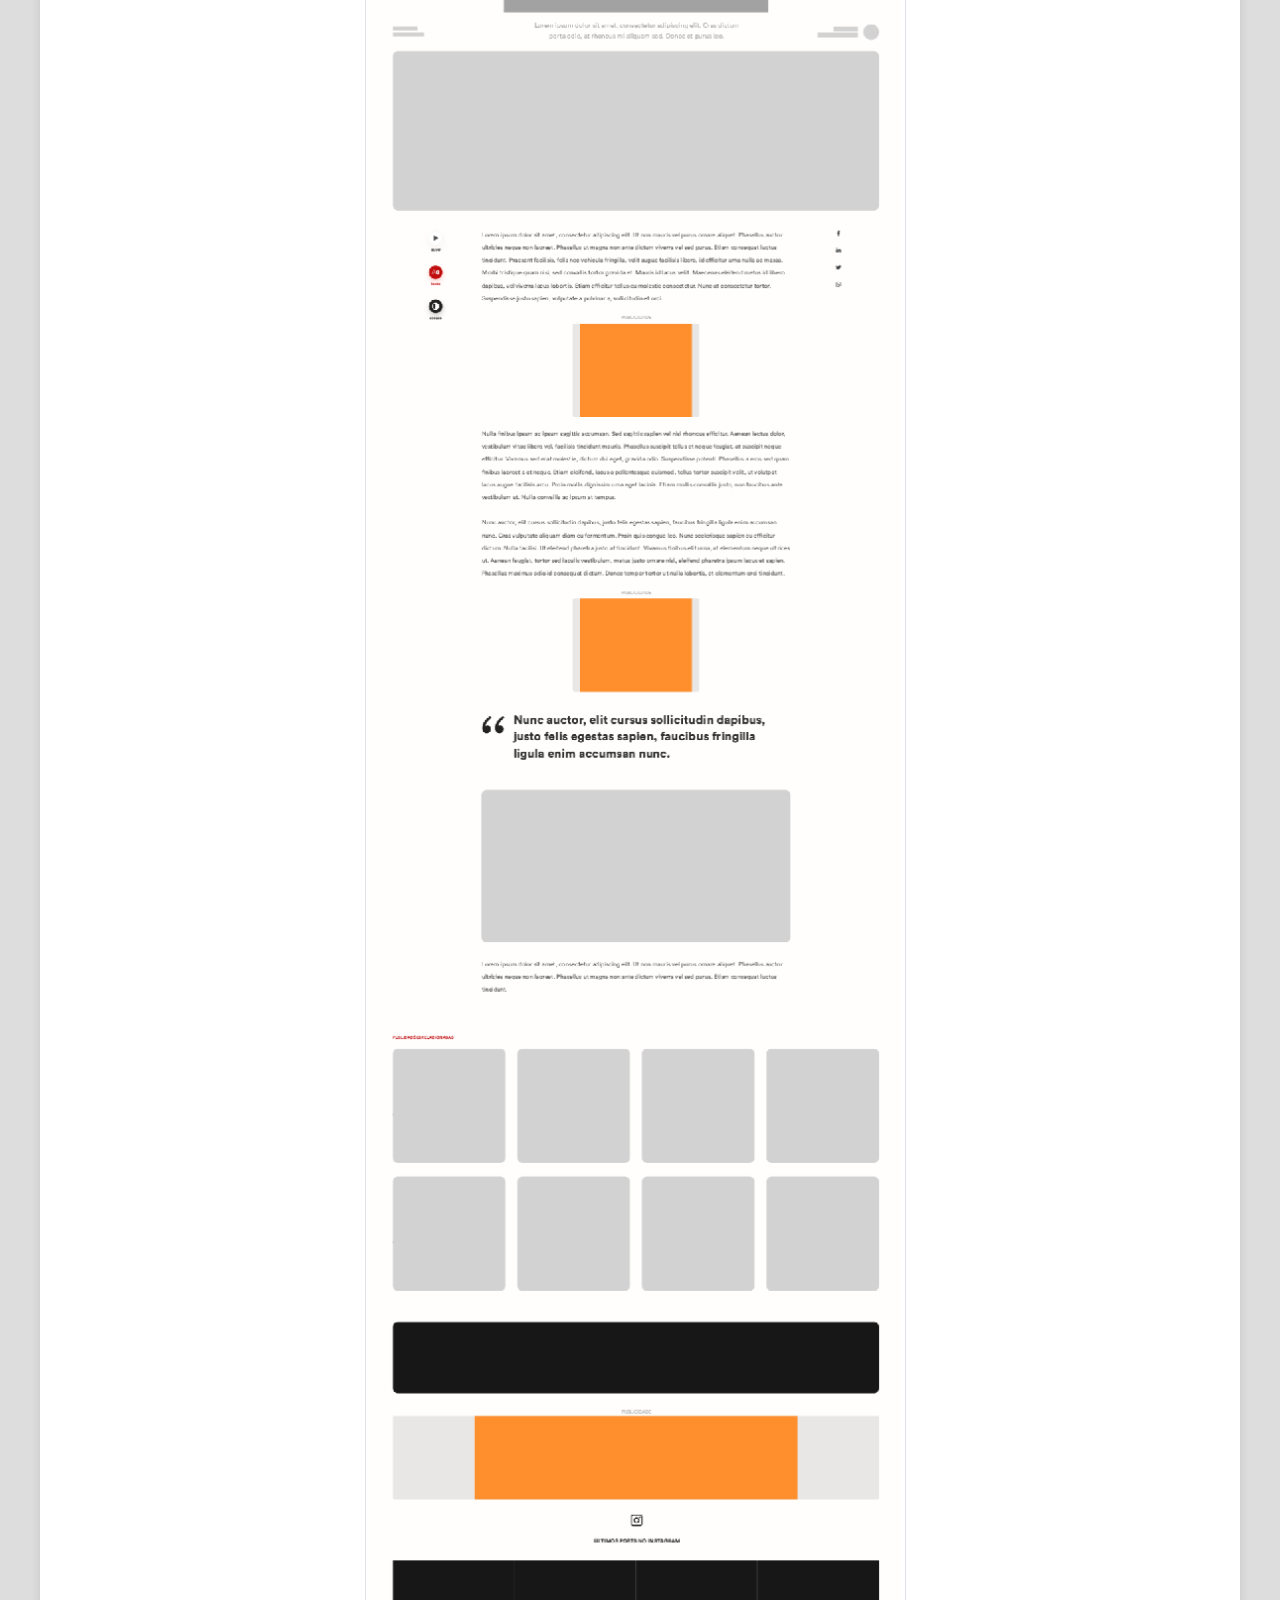
==== commit 9e4c5bd8: "Update index.html" ====
--- a/doc/index.html
+++ b/doc/index.html
@@ -133,6 +133,7 @@
           <li class="nav-item"><a class="nav-link" href="#mw_home">Home</a>
             <ul class="nav flex-column">
               <li class="nav-item"><a class="nav-link" href="#mw_widgets">Widgets</a></li>
+            </ul>
           </li>
           <li class="nav-item"><a class="nav-link" href="#mw_category">Category</a></li>
           <li class="nav-item"><a class="nav-link" href="#idocs_changelog">Changelog</a>
